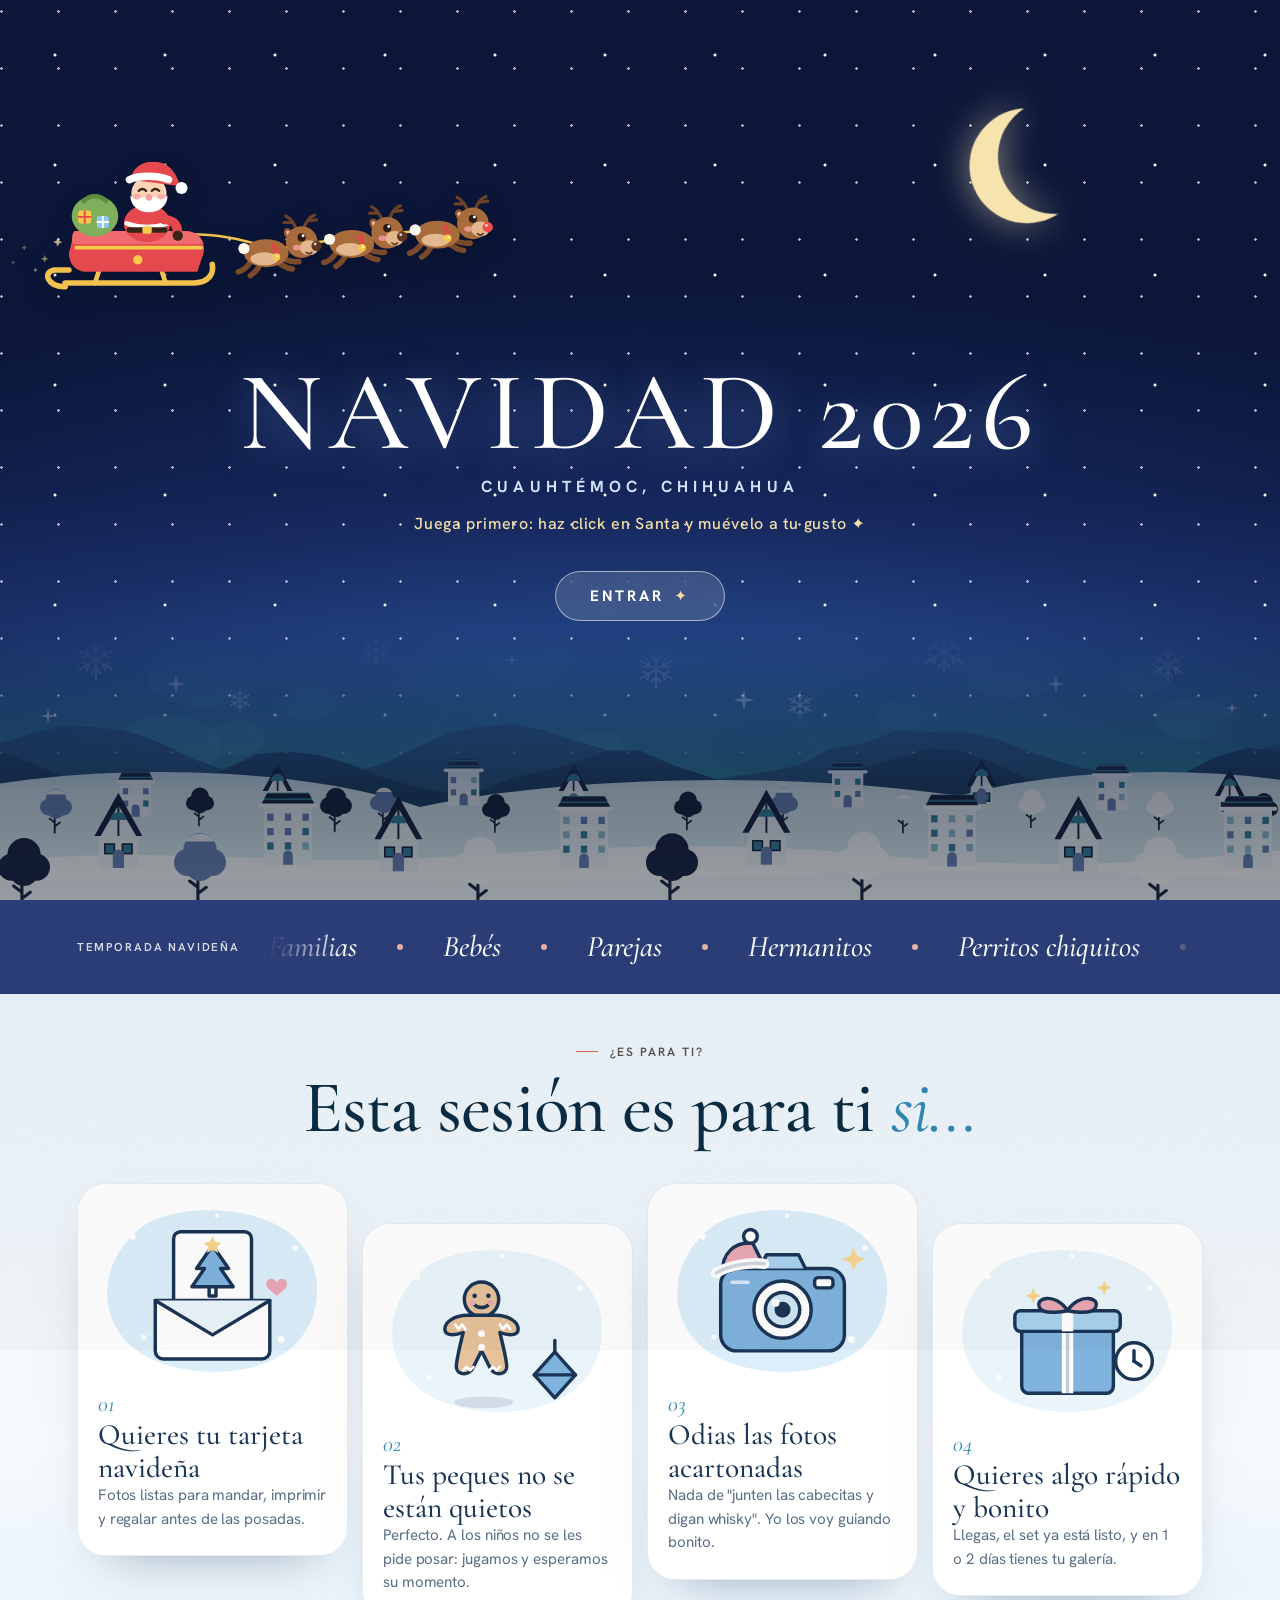
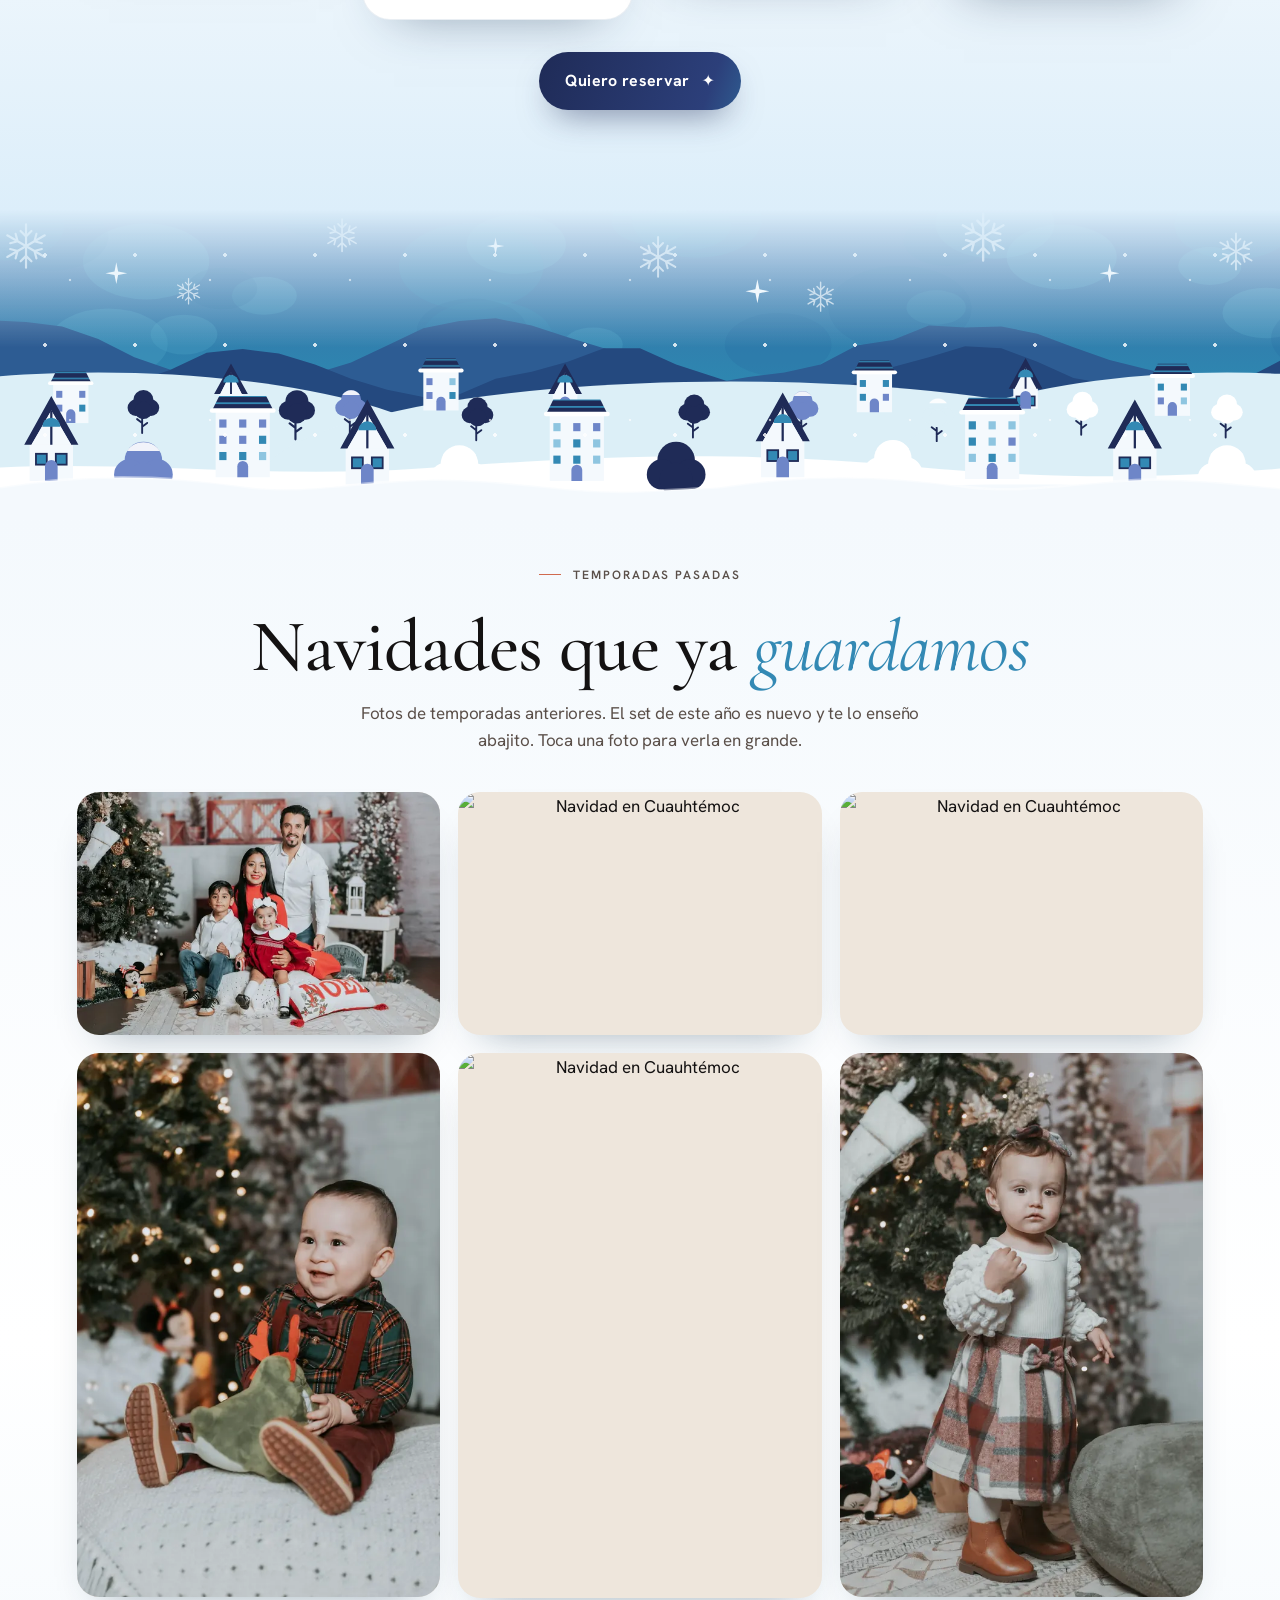
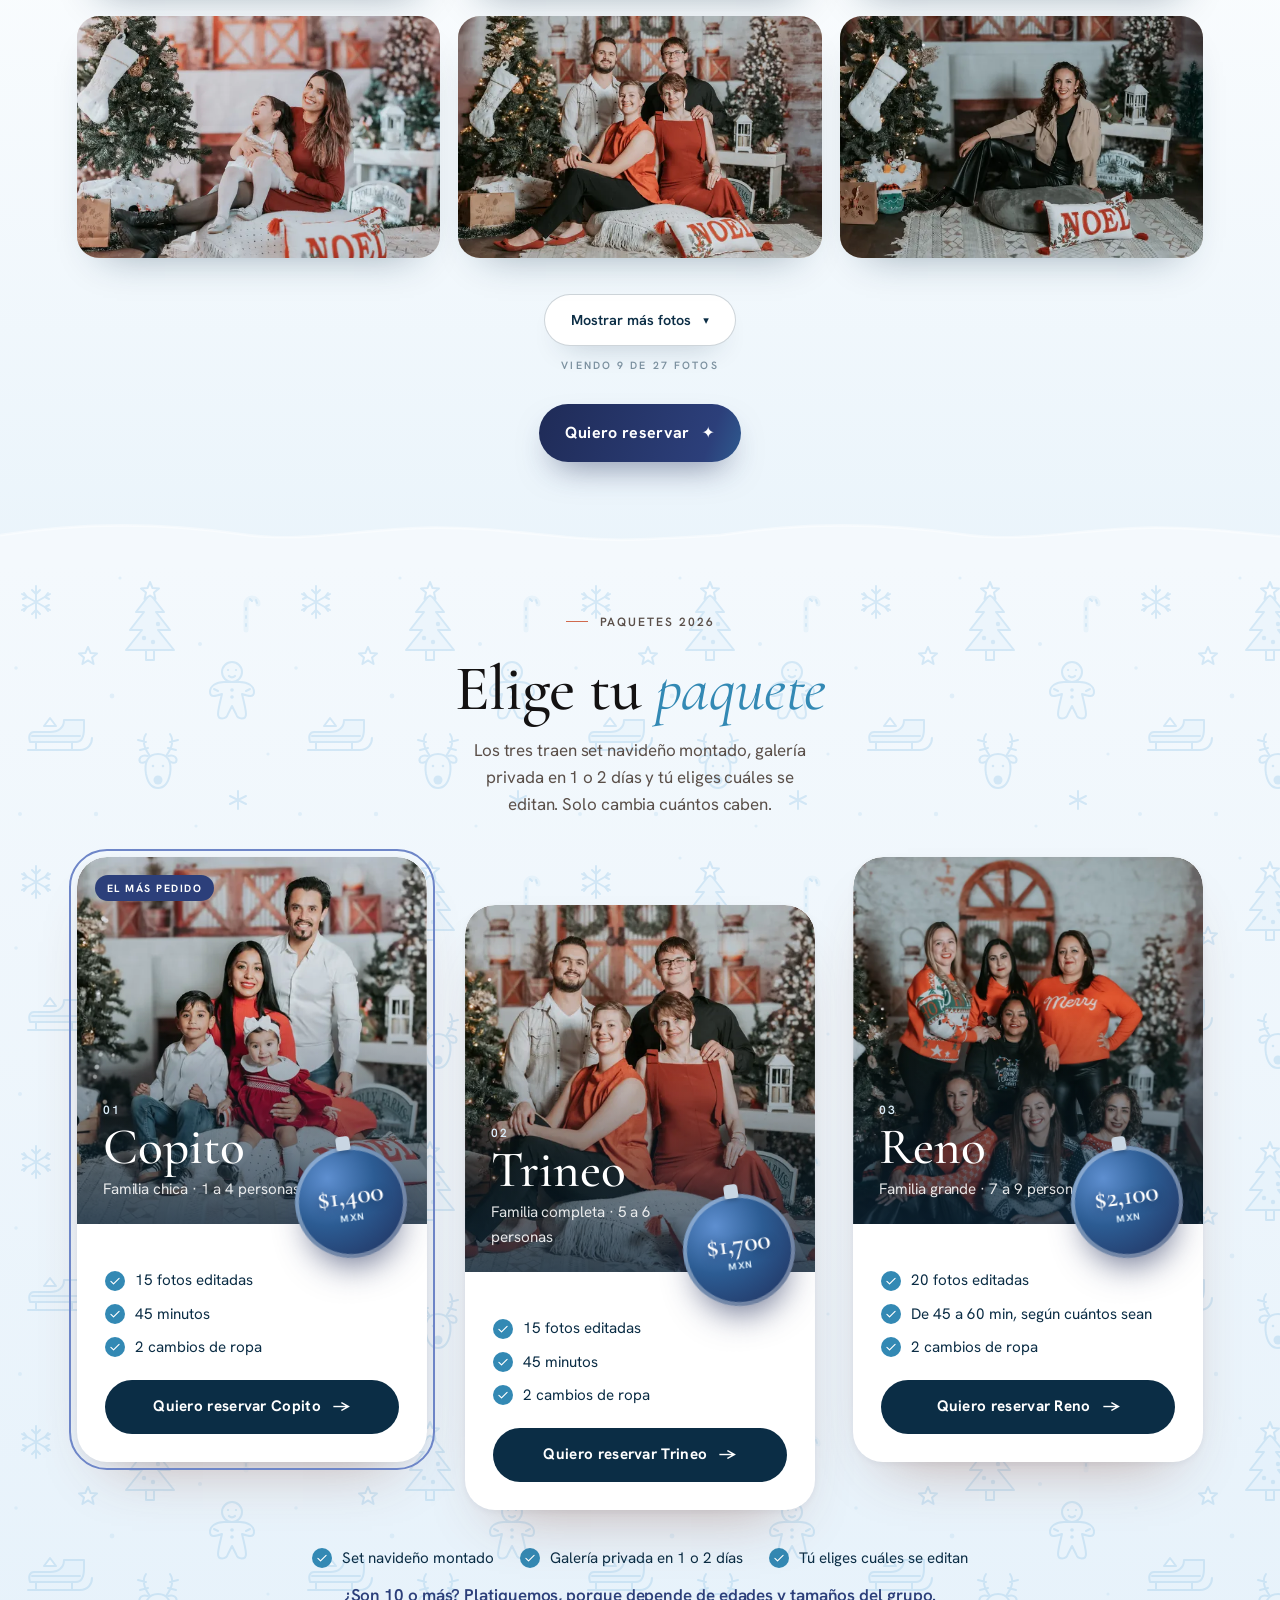
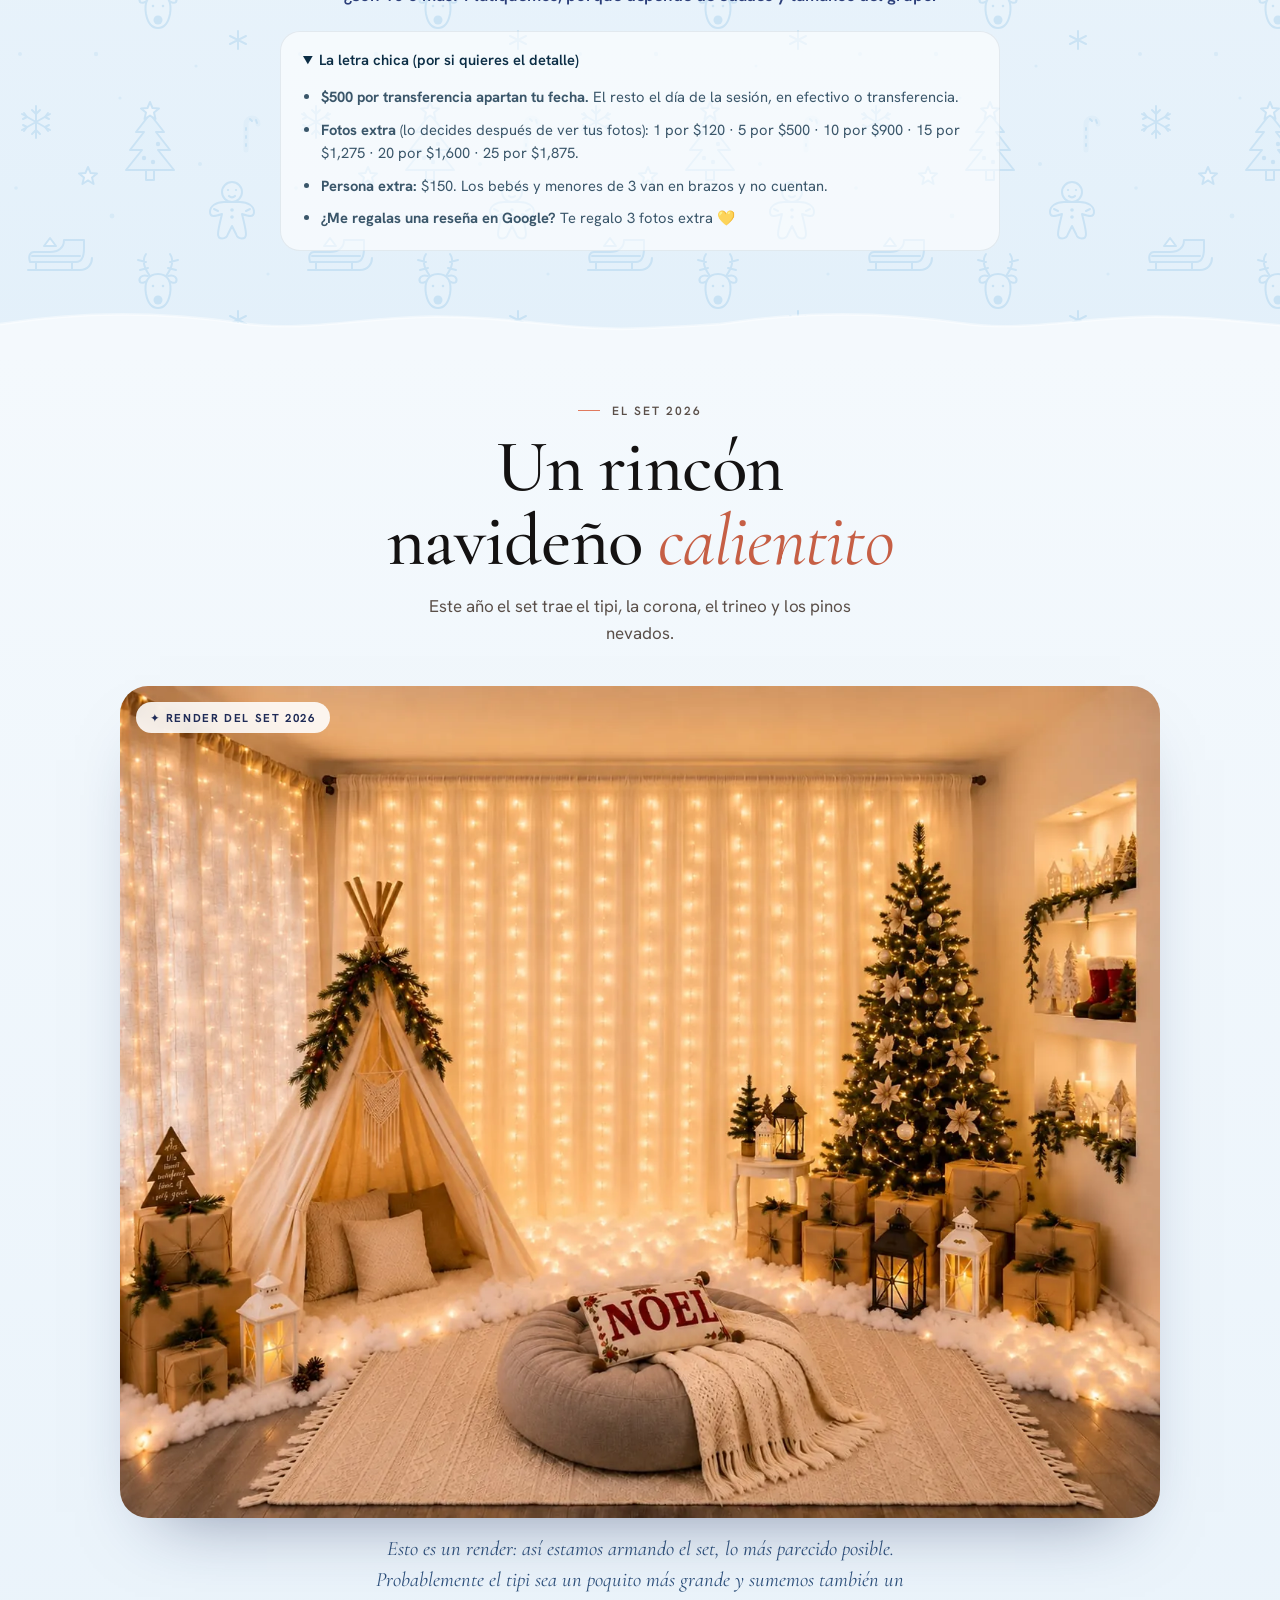
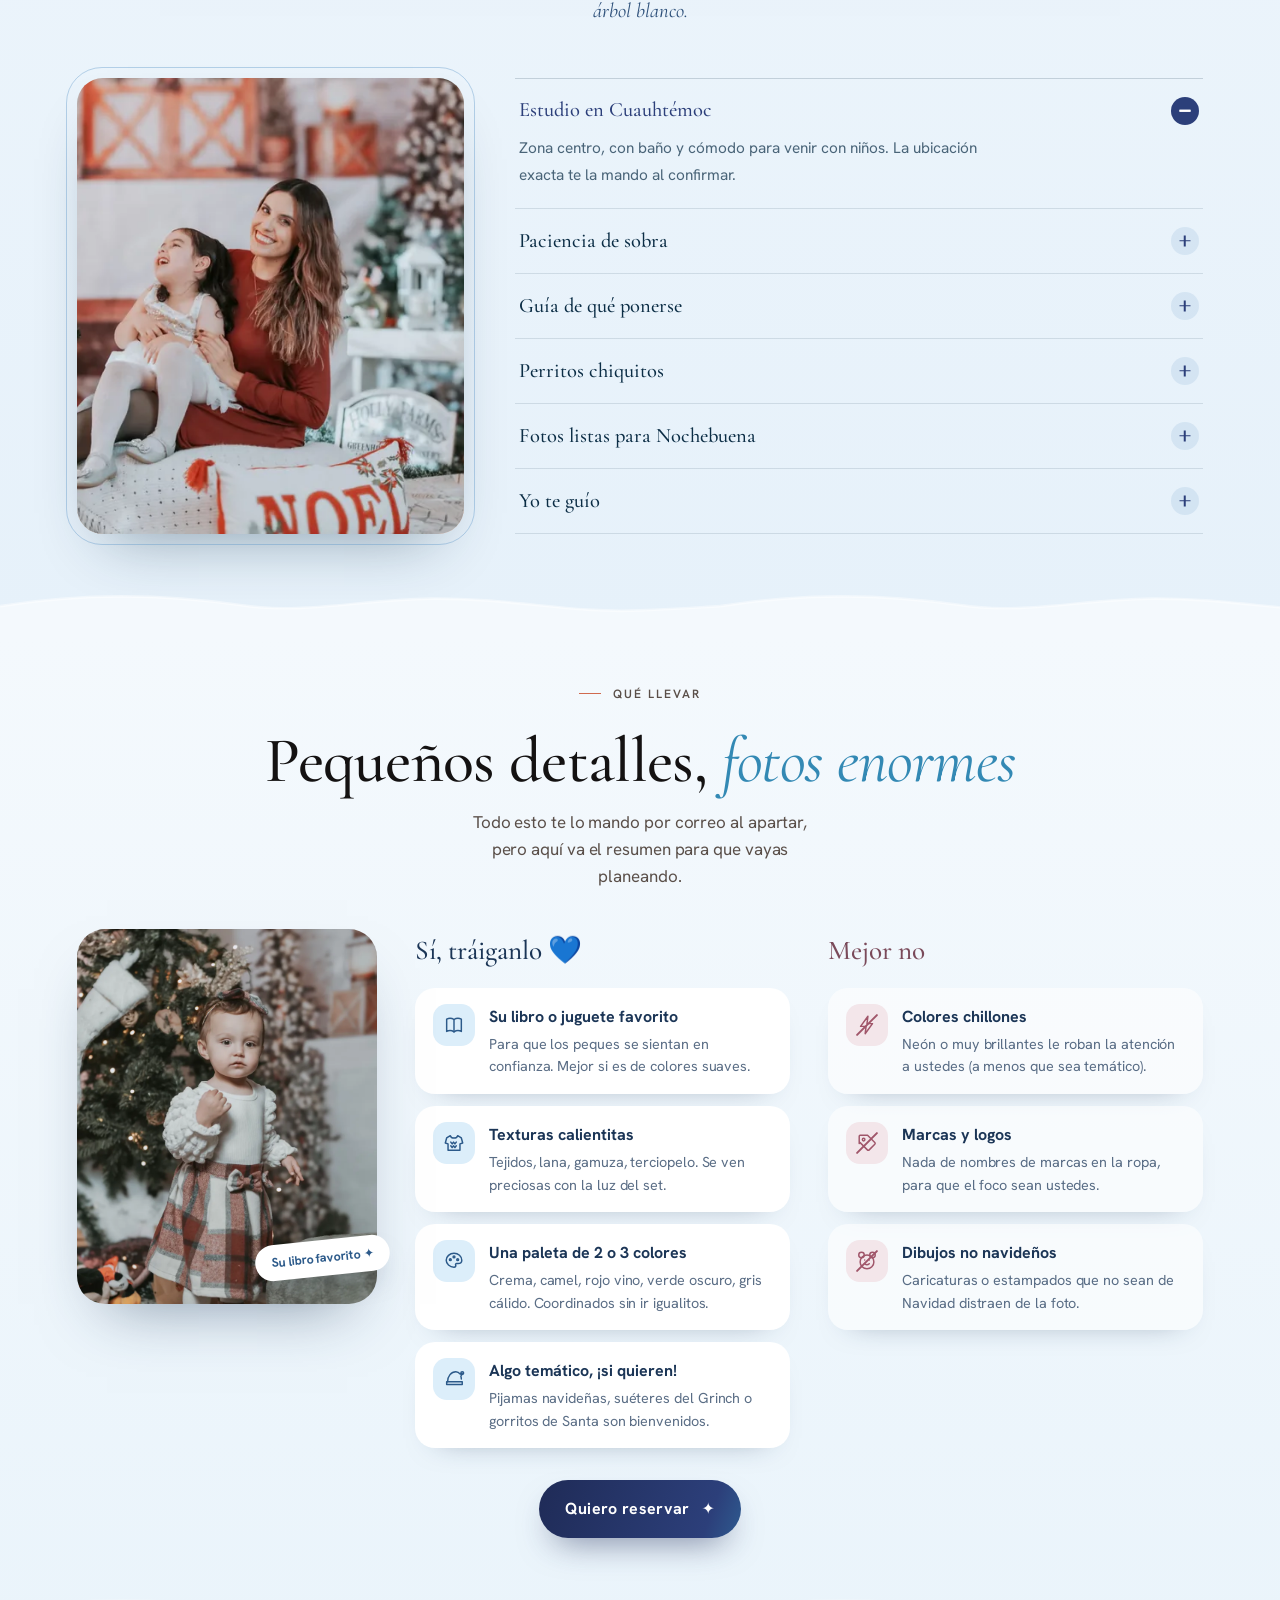
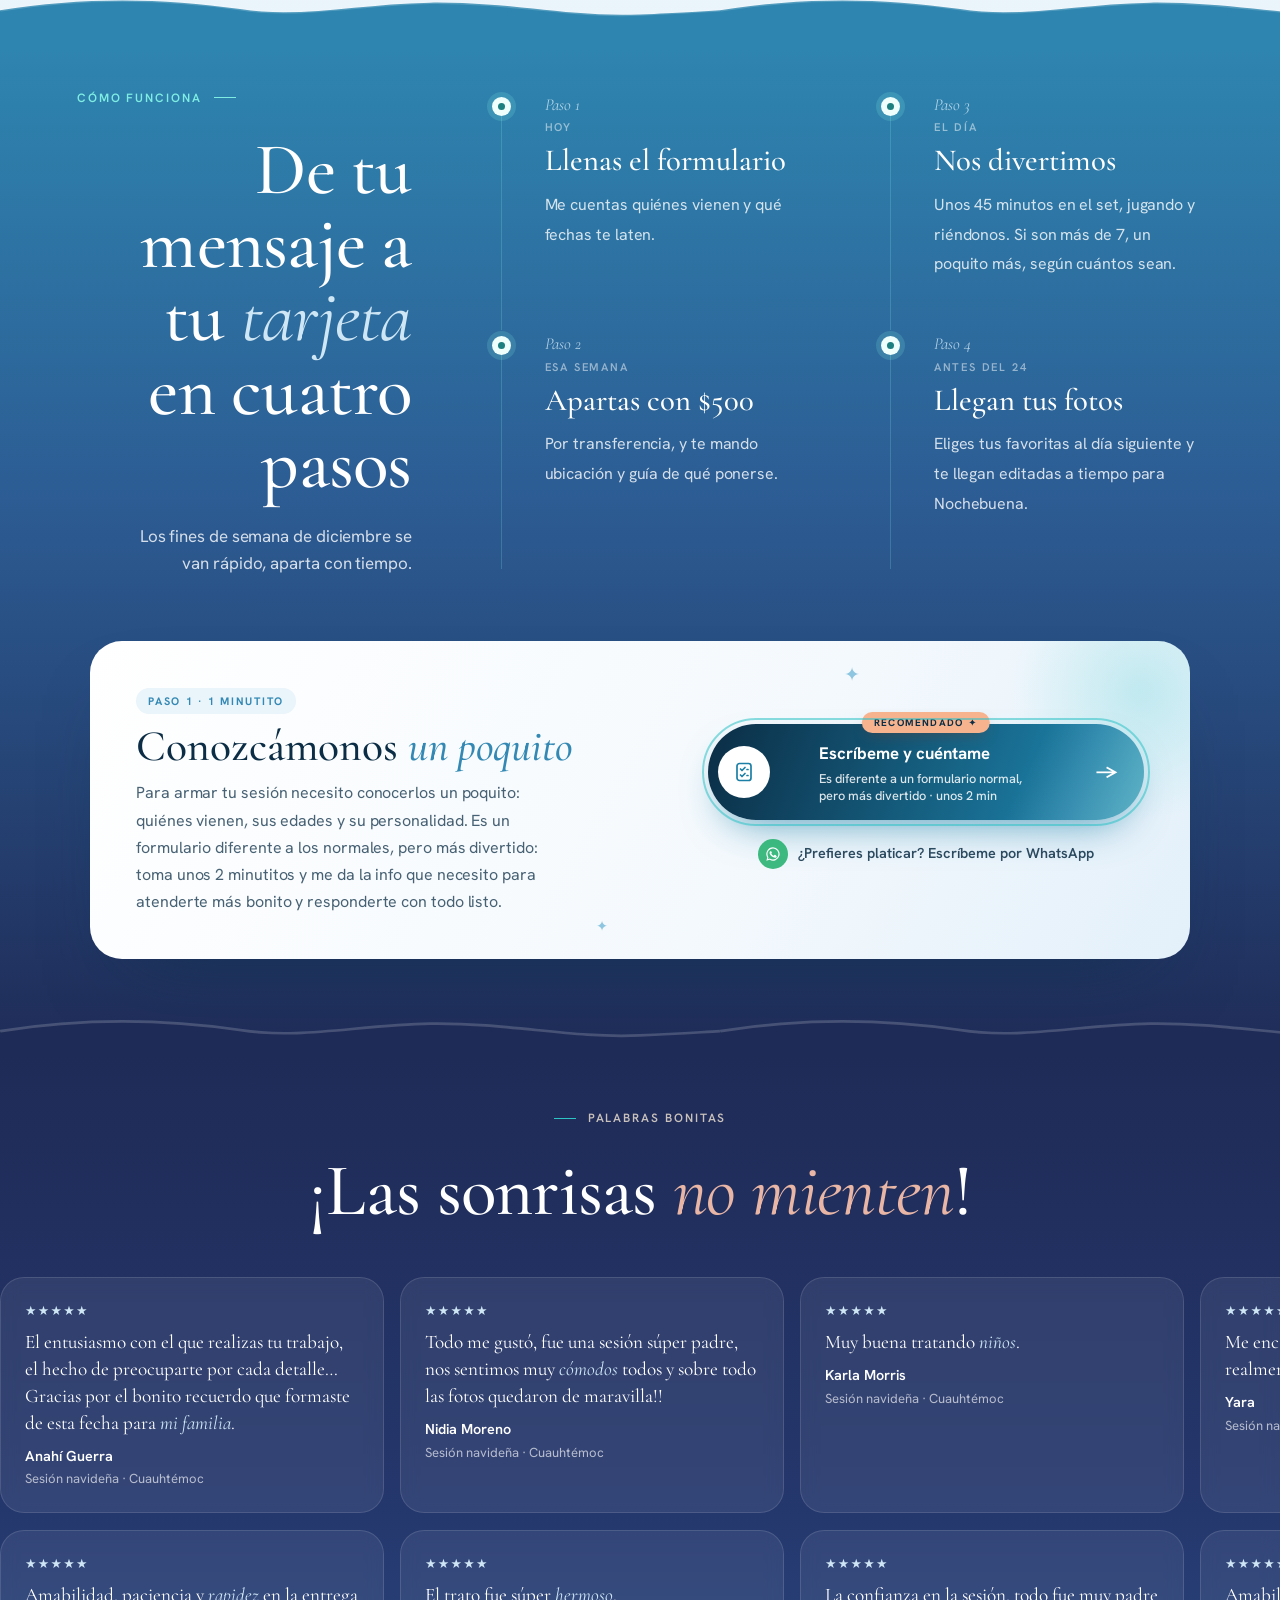
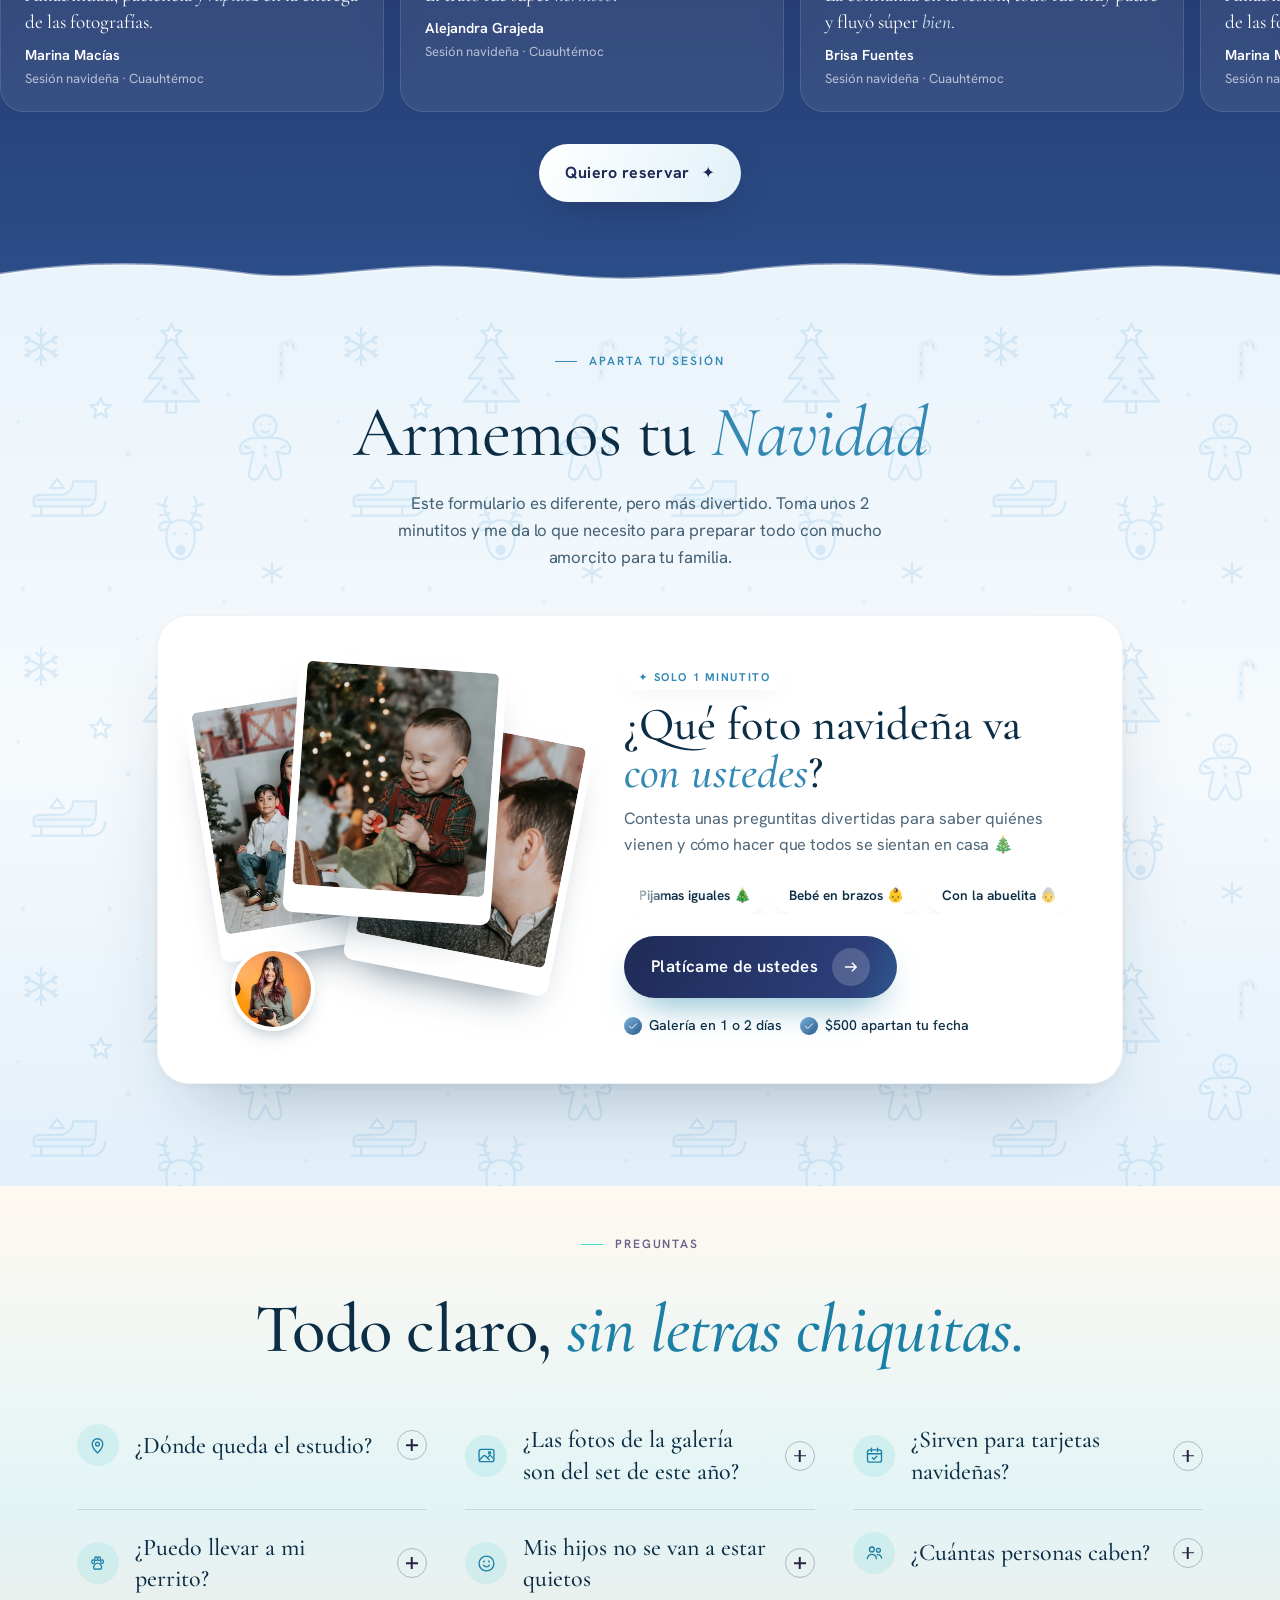
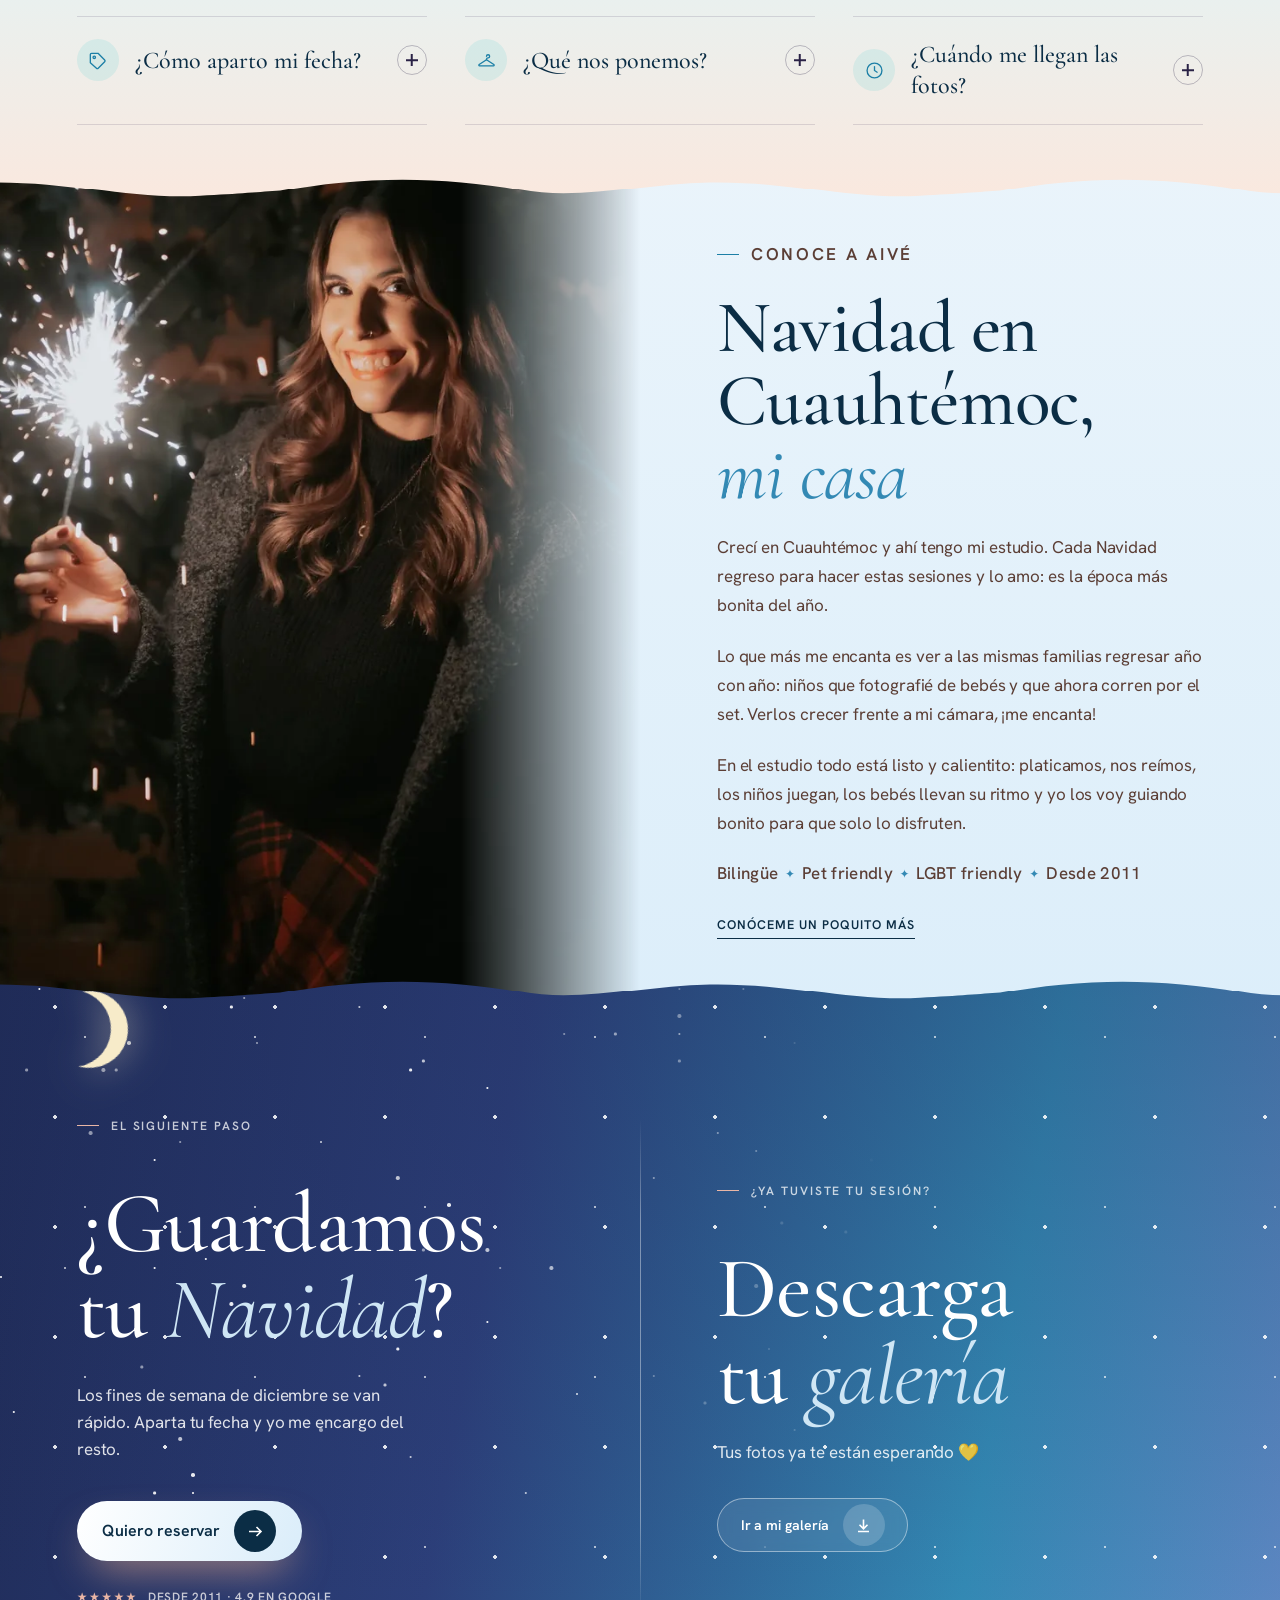
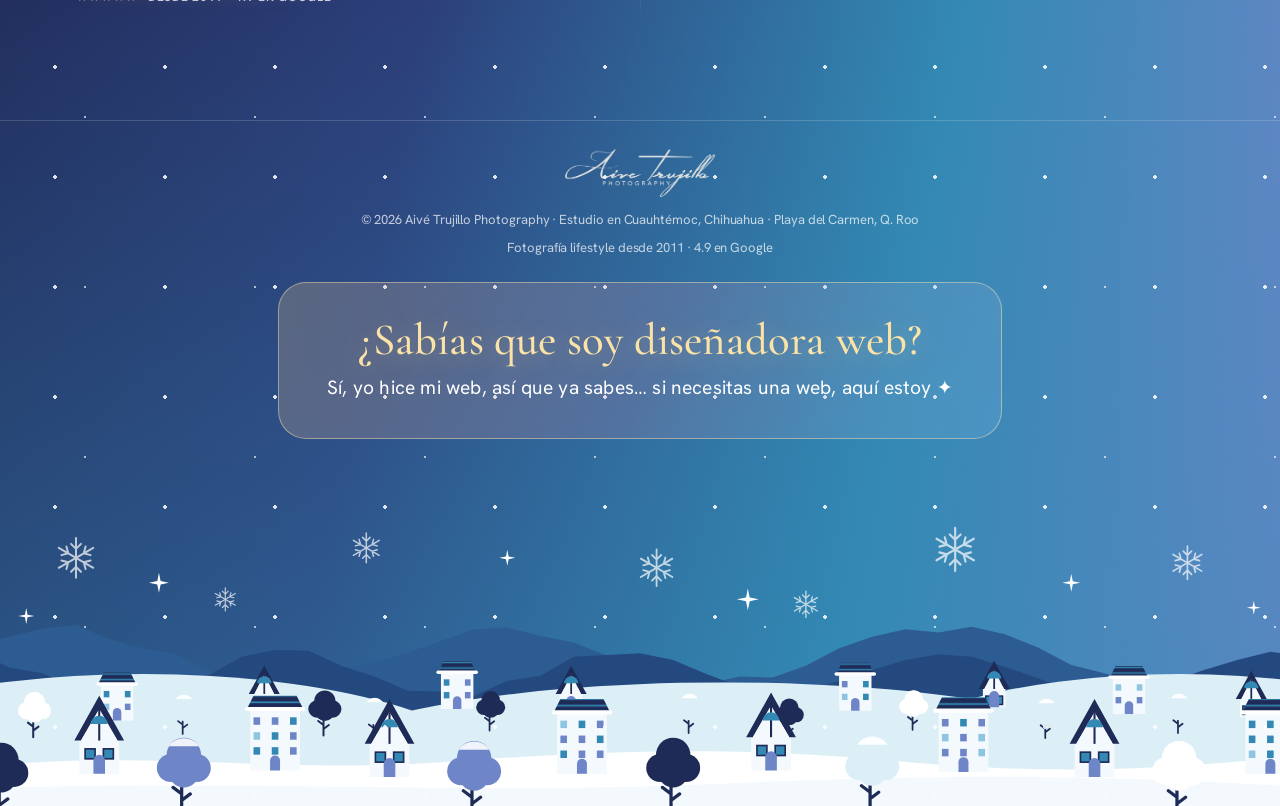
==== index.html @ ce1c679a "Add files via upload" ====
<!doctype html>
<html lang="es-MX">
<head>
<meta charset="utf-8">
<meta name="viewport" content="width=device-width, initial-scale=1, viewport-fit=cover">
<title>Sesiones de Navidad en Cuauhtémoc 2026 | Aivé Trujillo</title>
<meta name="description" content="Fotos navideñas en estudio en Cuauhtémoc, Chihuahua. Set navideño montado, 15 fotos editadas, galería privada en 1 o 2 días. Paquetes Copito, Trineo y Reno.">
<link rel="canonical" href="https://aivetrujillo.com/navidad-cuauhtemoc/">
<link rel="alternate" hreflang="en" href="https://aivetrujillo.com/en/christmas-cuauhtemoc/">
<link rel="alternate" hreflang="es" href="https://aivetrujillo.com/navidad-cuauhtemoc/">
<link rel="alternate" hreflang="x-default" href="https://aivetrujillo.com/navidad-cuauhtemoc/">
<meta property="og:type" content="website">
<meta property="og:title" content="Sesiones de Navidad en Cuauhtémoc 2026 | Aivé Trujillo">
<meta property="og:description" content="Fotos navideñas en estudio en Cuauhtémoc, Chihuahua. Set navideño montado, 15 fotos editadas, galería privada en 1 o 2 días. Paquetes Copito, Trineo y Reno.">
<meta property="og:url" content="https://aivetrujillo.com/navidad-cuauhtemoc/">
<meta property="og:site_name" content="Aivé Trujillo Photography">
<meta property="og:image" content="https://aivetrujillo.com/img/og-navidad.jpg">
<meta property="og:image:width" content="1200">
<meta property="og:image:height" content="630">
<meta property="og:locale" content="es_MX">
<meta property="og:locale:alternate" content="en_US">
<link rel="icon" href="favicon.svg" type="image/svg+xml">
<link rel="icon" href="favicon-32.png" sizes="32x32">
<link rel="apple-touch-icon" href="apple-touch-icon.png">
<meta name="twitter:card" content="summary_large_image">
<meta name="theme-color" content="#F7C6B0">
<script>
(function(d){var h=d.documentElement,p,q=/[?&]motion=(on|off)/.exec(location.search);
try{if(q)localStorage.setItem('aive-motion',q[1]);p=localStorage.getItem('aive-motion')}catch(e){}
var on=p!=='off';h.classList.add('js',on?'motion':'no-motion');if(on)h.classList.add('force-motion');
try{if(sessionStorage.getItem('aive-seen'))h.classList.add('seen');if(on&&sessionStorage.getItem('aive-pt')){h.classList.add('pt-in');sessionStorage.removeItem('aive-pt')}}catch(e){}
setTimeout(function(){if(!window.__aiveReady){h.classList.remove('motion','pt-in');h.classList.add('no-motion')}},4500);
})(document);
</script>
<link rel="preconnect" href="https://fonts.googleapis.com">
<link rel="preconnect" href="https://fonts.gstatic.com" crossorigin>
<link rel="stylesheet" href="https://fonts.googleapis.com/css2?family=Cormorant+Garamond:ital,wght@0,400;0,500;0,600;1,400;1,500&family=Hanken+Grotesk:wght@400;500;600&display=swap">
<link rel="preload" as="image" href="x8c3464aef6-800.webp" imagesrcset="x8c3464aef6-800.webp 800w, x8c3464aef6-1200.webp 1200w" imagesizes="100vw" media="(max-width:767px)" fetchpriority="high">
<link rel="preload" as="image" href="x8c3464aef6-1920.webp" imagesrcset="x8c3464aef6-1200.webp 1200w, x8c3464aef6-1920.webp 1920w, x8c3464aef6-2800.webp 2800w" imagesizes="100vw" media="(min-width:768px)" fetchpriority="high">
<link rel="stylesheet" href="site.min.css?v=1795246031">
<link rel="stylesheet" href="playa.min.css?v=1795246031">
<script defer src="https://cdn.jsdelivr.net/npm/gsap@3.13.0/dist/gsap.min.js"></script>
<script defer src="https://cdn.jsdelivr.net/npm/gsap@3.13.0/dist/ScrollTrigger.min.js"></script>
<script defer src="https://cdn.jsdelivr.net/npm/gsap@3.13.0/dist/SplitText.min.js"></script>
<script defer src="https://cdn.jsdelivr.net/npm/lenis@1.1.13/dist/lenis.min.js"></script>
<script defer src="site.js?v=1795246031"></script>

<script defer src="hero.js?v=1795246031"></script>
<script defer src="dd.js?v=1795246031"></script>
<script defer src="rec.js?v=1795246031"></script>
<script defer src="gg.js?v=1795246031"></script>
<script defer src="quiz.js?v=1795246031"></script>

<script type="application/ld+json">{"@context": "https://schema.org", "@type": "ProfessionalService", "@id": "https://aivetrujillo.com/#business", "name": "Aive Trujillo Photography", "url": "https://aivetrujillo.com/navidad-cuauhtemoc/", "image": "https://aivetrujillo.com/img/og-home.jpg", "address": {"@type": "PostalAddress", "addressLocality": "Playa del Carmen", "addressRegion": "Quintana Roo", "addressCountry": "MX"}, "telephone": "+52 984 177 4747", "description": "Fotos navideñas en estudio en Cuauhtémoc, Chihuahua. Set navideño montado, 15 fotos editadas, galería privada en 1 o 2 días. Paquetes Copito, Trineo y Reno.", "foundingDate": "2011", "areaServed": [{"@type": "City", "name": "Playa del Carmen"}, {"@type": "City", "name": "Tulum"}, {"@type": "Place", "name": "Riviera Maya"}, {"@type": "City", "name": "Cuauhtémoc, Chihuahua"}], "knowsLanguage": ["en", "es"], "sameAs": ["https://www.instagram.com/aivetrujillophotography", "https://www.facebook.com/aivetrujillophotograph"], "founder": {"@type": "Person", "@id": "https://aivetrujillo.com/#aive", "name": "Aivé Trujillo", "jobTitle": "Fotógrafa lifestyle", "alumniOf": "Licenciatura en Fotografía Documental"}}</script>
<script type="application/ld+json">{"@context": "https://schema.org", "@type": "Service", "name": "Navidad en Cuauhtémoc", "serviceType": "Navidad en Cuauhtémoc", "provider": {"@id": "https://aivetrujillo.com/#business"}, "areaServed": ["Cuauhtémoc, Chihuahua"], "url": "https://aivetrujillo.com/navidad-cuauhtemoc/", "description": "Fotos navideñas en estudio en Cuauhtémoc, Chihuahua. Set navideño montado, 15 fotos editadas, galería privada en 1 o 2 días. Paquetes Copito, Trineo y Reno."}</script><script type="application/ld+json">{"@context": "https://schema.org", "@type": "FAQPage", "mainEntity": [{"@type": "Question", "name": "¿Dónde queda el estudio?", "acceptedAnswer": {"@type": "Answer", "text": "En la zona centro de Ciudad Cuauhtémoc. La ubicación exacta te la mando por WhatsApp junto con la confirmación. Hay estacionamiento cerca y baño, cómodo para venir con niños."}}, {"@type": "Question", "name": "¿Las fotos de la galería son del set de este año?", "acceptedAnswer": {"@type": "Answer", "text": "Son de temporadas anteriores. El set 2026 es nuevo y en cuanto esté montado subo fotos reales."}}, {"@type": "Question", "name": "¿Sirven para tarjetas navideñas?", "acceptedAnswer": {"@type": "Answer", "text": "¡Sí! Si las quieres para tarjetas, agenda en noviembre o la primera semana de diciembre para que lleguen a tiempo."}}, {"@type": "Question", "name": "¿Puedo llevar a mi perrito?", "acceptedAnswer": {"@type": "Answer", "text": "Sí, perritos de talla pequeña. Por el tamaño del set no es posible recibir razas grandes."}}, {"@type": "Question", "name": "Mis hijos no se van a estar quietos", "acceptedAnswer": {"@type": "Answer", "text": "Está perfecto. A los niños no se les pide posar: jugamos, esperamos su momento y si hay que parar para comer o dormir, paramos."}}, {"@type": "Question", "name": "¿Cuántas personas caben?", "acceptedAnswer": {"@type": "Answer", "text": "Copito es para 1 a 4 personas, Trineo para 5 a 6 y Reno para 7 a 9 (20 fotos, $2,100). Los bebés y menores de 3 van en brazos. ¿Son 10 o más? Platiquemos, porque depende de edades y tamaños."}}, {"@type": "Question", "name": "¿Cómo aparto mi fecha?", "acceptedAnswer": {"@type": "Answer", "text": "Con $500 por transferencia. El resto lo pagas el día de la sesión, en efectivo o transferencia."}}, {"@type": "Question", "name": "¿Qué nos ponemos?", "acceptedAnswer": {"@type": "Answer", "text": "Capas y texturas: lana, tejidos gruesos, gamuza. Colores como camel, crema, vino, verde profundo o gris cálido, mejor apagados que brillantes. Te mando mi guía al apartar."}}, {"@type": "Question", "name": "¿Cuándo me llegan las fotos?", "acceptedAnswer": {"@type": "Answer", "text": "Te mando la galería el mismo día o al día siguiente para que elijas tus favoritas. Después las edito a mano, una por una, para que las tengas a más tardar el 24 y en Nochebuena ya las tengan."}}]}</script>
<style>.nav--landing .nav-in{display:flex;align-items:center;justify-content:space-between;gap:16px}.nav--landing .nav-right{display:flex;align-items:center;gap:14px;margin-left:auto}.iris-blade{background:linear-gradient(180deg,#8E2433 0%,#6B1A27 60%,#3F0F18 100%)!important}.iris-blade:nth-child(even){background:linear-gradient(180deg,#2E6B4F 0%,#1F4A3A 60%,#10271F 100%)!important}.iris-ring{border:3px solid #E2C27A!important;box-shadow:0 0 0 10px rgba(226,194,122,.18),0 0 60px rgba(255,214,140,.35),inset 0 0 40px rgba(255,214,140,.2)!important}.xl-lights{position:absolute;left:50%;top:50%;width:min(62vmin,460px);aspect-ratio:1;translate:-50% -50%;pointer-events:none;z-index:3}.xl-lights i{position:absolute;left:50%;top:50%;width:12px;height:16px;margin:-8px 0 0 -6px;border-radius:50% 50% 45% 45%;transform:rotate(var(--a)) translateY(calc(min(31vmin,230px) * -1 - 4px));animation:xlBlink 1.5s ease-in-out infinite;animation-delay:var(--d)}.xl-lights i:nth-child(4n+1){background:#FF5A5A;box-shadow:0 0 12px #FF5A5A}.xl-lights i:nth-child(4n+2){background:#FFD45E;box-shadow:0 0 12px #FFD45E}.xl-lights i:nth-child(4n+3){background:#5EE08B;box-shadow:0 0 12px #5EE08B}.xl-lights i:nth-child(4n+4){background:#7FC8FF;box-shadow:0 0 12px #7FC8FF}@keyframes xlBlink{0%,100%{opacity:1;filter:brightness(1.2)}50%{opacity:.35;filter:brightness(.7)}}.xl-snow{position:absolute;inset:0;overflow:hidden;pointer-events:none;z-index:2}.xl-snow b{position:absolute;top:-6%;left:var(--x);color:rgba(255,255,255,.85);font-size:calc(14px * var(--z));font-weight:400;animation:xlFall var(--s) linear infinite;animation-delay:var(--dl)}@keyframes xlFall{to{transform:translateY(112vh) rotate(360deg)}}.iris-place{color:#F3DFA8!important}.loader.xmas{position:fixed;inset:0;z-index:700;background:#0E1F45;overflow:hidden;display:block}.xm-sky{position:absolute;inset:0;background:radial-gradient(120% 80% at 50% 110%,#3E78C2 0%,#244A8F 35%,#16285E 65%,#0B1638 100%)}.xm-stars{position:absolute;inset:0;background-image:radial-gradient(circle,#fff 1.2px,transparent 1.8px),radial-gradient(circle,rgba(255,255,255,.7) 1px,transparent 1.5px);background-size:110px 110px,57px 57px;background-position:0 0,30px 40px;animation:xmTw 3s ease-in-out infinite alternate}@keyframes xmTw{from{opacity:.55}to{opacity:1}}.xm-moon{position:absolute;right:13%;top:11%;width:clamp(70px,9vw,120px);aspect-ratio:1;border-radius:50%;background:transparent;box-shadow:calc(clamp(70px,9vw,120px) * -.26) 0 0 0 #F6E3AE;filter:drop-shadow(0 0 18px rgba(255,236,190,.55));transform:rotate(-18deg)}.xm-santa{position:absolute;left:0;top:18%;width:clamp(300px,40vw,560px);z-index:30;cursor:grab;touch-action:none;outline:none;-webkit-tap-highlight-color:transparent;user-select:none;filter:drop-shadow(0 8px 10px rgba(6,12,34,.45))}.xm-santa:focus,.xm-santa:focus-visible{outline:none!important}.xm-santa.is-drag{cursor:grabbing;animation:none!important}.xm-santa.is-paused{animation:xmWiggle 1.2s ease-in-out infinite}@keyframes xmWiggle{0%,100%{translate:0 0}50%{translate:0 -6px}}.xm-text{position:absolute;left:0;right:0;top:40%;z-index:4;display:grid;justify-items:center;gap:10px;text-align:center;color:#fff}.xm-text b{font-family:var(--serif);font-weight:500;font-size:clamp(2.8rem,9vw,7rem);line-height:.95;letter-spacing:.06em;text-shadow:0 6px 40px rgba(130,180,255,.45)}.xm-text span{font:700 clamp(.8rem,1.4vw,1rem) var(--body);letter-spacing:.32em;text-transform:uppercase;color:#CFE3FA}.xm-village{position:absolute;left:0;right:0;bottom:0;height:clamp(200px,30vh,340px);z-index:5;background-position:center bottom;background-size:cover;background-repeat:no-repeat}.xm-snow{position:absolute;inset:0;z-index:6;pointer-events:none;overflow:hidden}.xm-snow b{position:absolute;top:-6%;left:var(--x);color:rgba(255,255,255,.85);font-size:calc(14px * var(--z));font-weight:400;animation:xlFall var(--s) linear infinite;animation-delay:var(--dl)}.xm-village{-webkit-mask-image:linear-gradient(180deg,transparent 0%,rgba(0,0,0,.55) 28%,#000 60%);mask-image:linear-gradient(180deg,transparent 0%,rgba(0,0,0,.55) 28%,#000 60%);filter:brightness(.72) saturate(.85) hue-rotate(-6deg)}.xm-village::after{content:"";position:absolute;inset:0;background:linear-gradient(180deg,rgba(36,74,143,.55) 0%,rgba(22,40,94,.35) 50%,rgba(14,31,69,.15) 100%);mix-blend-mode:multiply}.xm-sky::after{content:"";position:absolute;left:0;right:0;bottom:0;height:45%;background:linear-gradient(180deg,transparent,rgba(62,120,194,.35))}.xm-hint{margin-top:6px;font:500 clamp(.85rem,1.4vw,1rem) var(--body);letter-spacing:.04em;color:#F6DFA6;animation:xmHint 2.6s ease-in-out infinite}@keyframes xmHint{0%,100%{opacity:.75}50%{opacity:1}}.xm-go{margin-top:clamp(18px,3vh,30px);display:inline-flex;align-items:center;gap:10px;padding:14px 34px;border:1px solid rgba(255,255,255,.55);border-radius:999px;background:rgba(255,255,255,.14);-webkit-backdrop-filter:blur(10px);backdrop-filter:blur(10px);color:#fff;font:700 .95rem var(--body);letter-spacing:.2em;text-transform:uppercase;cursor:pointer;transition:background-color .35s,color .35s,transform .35s;animation:xmPulse 2.4s ease-in-out infinite}.xm-go:hover,.xm-go:focus-visible{background:#fff;color:#16285E;transform:translateY(-2px)}.xm-go i{font-style:normal;color:#F6DFA6}.xm-go:hover i{color:#C9A46A}@keyframes xmPulse{0%,100%{box-shadow:0 0 0 0 rgba(255,255,255,.35)}50%{box-shadow:0 0 0 14px rgba(255,255,255,0)}}.xm-text{pointer-events:auto}.nav--landing.is-solid{background:rgba(255,255,255,.86)!important;color:#1F2B57!important;box-shadow:0 12px 30px -22px rgba(31,43,87,.45)}.nav--landing.is-solid .lang a{color:#1F2B57!important}body.playa .bluehour{padding-bottom:0!important;min-height:0!important}.lp-foot{position:relative;z-index:6;display:grid;justify-items:center;gap:6px;margin-top:clamp(60px,8vw,110px);padding:28px 16px 34px;border-top:1px solid rgba(255,255,255,.16);text-align:center;color:rgba(255,255,255,.72);font-size:.82rem;letter-spacing:.04em;pointer-events:none;user-select:none}.lp-foot img{width:150px;height:auto;opacity:.9;margin-bottom:6px}.lp-foot p{margin:0}.lp-wd{position:relative;display:grid;justify-items:center;gap:8px;margin-top:18px!important;padding:clamp(22px,3vw,34px) clamp(22px,4vw,48px);border-radius:28px;max-width:860px;overflow:hidden;background:linear-gradient(120deg,rgba(255,214,140,.22),rgba(240,140,170,.18),rgba(120,190,240,.22));border:1px solid rgba(255,230,180,.45);color:#fff;font-size:clamp(1rem,1.5vw,1.2rem);letter-spacing:.01em;animation:wdGlow 3s ease-in-out infinite}.lp-wd::before{content:"";position:absolute;inset:0;background:linear-gradient(110deg,transparent 30%,rgba(255,255,255,.22) 50%,transparent 70%);transform:translateX(-100%);animation:wdShine 4s ease-in-out infinite}.lp-wd b{display:block;font-family:var(--serif);font-weight:500;font-size:clamp(1.8rem,3.6vw,2.8rem);line-height:1.05;color:#FBE3A8;text-shadow:0 4px 24px rgba(255,214,140,.35)}@media (max-width:560px){.nav--landing .lang{font-size:.8rem}.nav--landing .brand img{max-width:120px;height:auto}.nav--landing .btn{padding:10px 16px;font-size:.85rem}}</style></head>
<body class="playa page-navidad theme-xmas">
<a class="skip" href="#main">Saltar al contenido</a>

<div class="loader xmas" role="dialog" aria-label="Navidad 2026"><div class="xm-sky"><span class="xm-stars"></span><span class="xm-moon"></span></div><svg class="xm-santa" viewBox="-40 0 550 150" aria-label="Santa"><path d="M8 100 L9.2 102.8 L12 104 L9.2 105.2 L8 108 L6.8 105.2 L4 104 L6.8 102.8 Z" fill="#FFE7A3" opacity="0.5"/><path d="M-14 89 L-13.1 91.1 L-11 92 L-13.1 92.9 L-14 95 L-14.9 92.9 L-17 92 L-14.9 91.1 Z" fill="#FFE7A3" opacity="0.35"/><path d="M22 81 L23.5 84.5 L27 86 L23.5 87.5 L22 91 L20.5 87.5 L17 86 L20.5 84.5 Z" fill="#FFE7A3" opacity="0.7"/><path d="M-2 113 L-1.1 115.1 L1 116 L-1.1 116.9 L-2 119 L-2.9 116.9 L-5 116 L-2.9 115.1 Z" fill="#FFE7A3" opacity="0.45"/><path d="M-26 105.5 L-25.25 107.25 L-23.5 108 L-25.25 108.75 L-26 110.5 L-26.75 108.75 L-28.5 108 L-26.75 107.25 Z" fill="#FFE7A3" opacity="0.3"/><path d="M150 78 C196 76 222 84 258 94 M258 94 C292 86 320 82 350 84 M350 84 C384 76 410 72 442 74" stroke="#F2C14E" stroke-width="2.6" fill="none" stroke-linecap="round"/><g transform="translate(246 98)">
  <path d="M-16 8 q-6 10 -14 12" stroke="#7A4A2A" stroke-width="6" stroke-linecap="round" fill="none"/>
  <path d="M-6 11 q-4 9 -11 13" stroke="#7A4A2A" stroke-width="6" stroke-linecap="round" fill="none"/>
  <path d="M12 9 q8 7 16 8" stroke="#7A4A2A" stroke-width="6" stroke-linecap="round" fill="none"/>
  <path d="M18 6 q9 4 17 3" stroke="#7A4A2A" stroke-width="6" stroke-linecap="round" fill="none"/>
  <ellipse cx="0" cy="0" rx="24" ry="15" fill="#A86B3C"/>
  <ellipse cx="-2" cy="6" rx="15" ry="7" fill="#E2B88E"/>
  <circle cx="-24" cy="-5" r="6" fill="#FFF8EE"/>
  <path d="M8 -8 q4 5 3 11" stroke="#E04848" stroke-width="5" stroke-linecap="round" fill="none"/>
  <circle cx="11" cy="4" r="4" fill="#F7C948"/><circle cx="12" cy="3" r="1.2" fill="#FFF3C4"/>
  <path d="M33 -24 q-4 -12 -12 -16 M27 -33 l-8 0 M40 -26 q4 -12 12 -15 M46 -35 l8 -1"
        stroke="#6B4127" stroke-width="3.4" stroke-linecap="round" fill="none"/>
  <ellipse cx="25" cy="-20" rx="5" ry="8" fill="#8C5530" transform="rotate(-35 25 -20)"/>
  <ellipse cx="25" cy="-20" rx="2.4" ry="5" fill="#F2B8A8" transform="rotate(-35 25 -20)"/>
  <circle cx="38" cy="-12" r="17" fill="#A86B3C"/>
  <ellipse cx="46" cy="-6" rx="10" ry="8" fill="#E2B88E"/>
  <circle cx="54" cy="-8" r="5.5" fill="#5A3520"/><circle cx="52.5" cy="-9.8" r="1.6" fill="#FFFFFF" opacity=".75"/>
  <circle cx="38" cy="-17" r="4.4" fill="#2A1A12"/><circle cx="39.6" cy="-18.8" r="1.6" fill="#FFFFFF"/>
  <ellipse cx="33" cy="-6" rx="4.4" ry="3" fill="#F29C9C" opacity=".85"/>
  <path d="M43 -1 q3 3 6 0" stroke="#5A3520" stroke-width="1.8" stroke-linecap="round" fill="none"/>
</g><g transform="translate(338 88)">
  <path d="M-16 8 q-6 10 -14 12" stroke="#7A4A2A" stroke-width="6" stroke-linecap="round" fill="none"/>
  <path d="M-6 11 q-4 9 -11 13" stroke="#7A4A2A" stroke-width="6" stroke-linecap="round" fill="none"/>
  <path d="M12 9 q8 7 16 8" stroke="#7A4A2A" stroke-width="6" stroke-linecap="round" fill="none"/>
  <path d="M18 6 q9 4 17 3" stroke="#7A4A2A" stroke-width="6" stroke-linecap="round" fill="none"/>
  <ellipse cx="0" cy="0" rx="24" ry="15" fill="#A86B3C"/>
  <ellipse cx="-2" cy="6" rx="15" ry="7" fill="#E2B88E"/>
  <circle cx="-24" cy="-5" r="6" fill="#FFF8EE"/>
  <path d="M8 -8 q4 5 3 11" stroke="#E04848" stroke-width="5" stroke-linecap="round" fill="none"/>
  <circle cx="11" cy="4" r="4" fill="#F7C948"/><circle cx="12" cy="3" r="1.2" fill="#FFF3C4"/>
  <path d="M33 -24 q-4 -12 -12 -16 M27 -33 l-8 0 M40 -26 q4 -12 12 -15 M46 -35 l8 -1"
        stroke="#6B4127" stroke-width="3.4" stroke-linecap="round" fill="none"/>
  <ellipse cx="25" cy="-20" rx="5" ry="8" fill="#8C5530" transform="rotate(-35 25 -20)"/>
  <ellipse cx="25" cy="-20" rx="2.4" ry="5" fill="#F2B8A8" transform="rotate(-35 25 -20)"/>
  <circle cx="38" cy="-12" r="17" fill="#A86B3C"/>
  <ellipse cx="46" cy="-6" rx="10" ry="8" fill="#E2B88E"/>
  <circle cx="54" cy="-8" r="5.5" fill="#5A3520"/><circle cx="52.5" cy="-9.8" r="1.6" fill="#FFFFFF" opacity=".75"/>
  <circle cx="38" cy="-17" r="4.4" fill="#2A1A12"/><circle cx="39.6" cy="-18.8" r="1.6" fill="#FFFFFF"/>
  <ellipse cx="33" cy="-6" rx="4.4" ry="3" fill="#F29C9C" opacity=".85"/>
  <path d="M43 -1 q3 3 6 0" stroke="#5A3520" stroke-width="1.8" stroke-linecap="round" fill="none"/>
</g><g transform="translate(430 78)">
  <path d="M-16 8 q-6 10 -14 12" stroke="#7A4A2A" stroke-width="6" stroke-linecap="round" fill="none"/>
  <path d="M-6 11 q-4 9 -11 13" stroke="#7A4A2A" stroke-width="6" stroke-linecap="round" fill="none"/>
  <path d="M12 9 q8 7 16 8" stroke="#7A4A2A" stroke-width="6" stroke-linecap="round" fill="none"/>
  <path d="M18 6 q9 4 17 3" stroke="#7A4A2A" stroke-width="6" stroke-linecap="round" fill="none"/>
  <ellipse cx="0" cy="0" rx="24" ry="15" fill="#A86B3C"/>
  <ellipse cx="-2" cy="6" rx="15" ry="7" fill="#E2B88E"/>
  <circle cx="-24" cy="-5" r="6" fill="#FFF8EE"/>
  <path d="M8 -8 q4 5 3 11" stroke="#E04848" stroke-width="5" stroke-linecap="round" fill="none"/>
  <circle cx="11" cy="4" r="4" fill="#F7C948"/><circle cx="12" cy="3" r="1.2" fill="#FFF3C4"/>
  <path d="M33 -24 q-4 -12 -12 -16 M27 -33 l-8 0 M40 -26 q4 -12 12 -15 M46 -35 l8 -1"
        stroke="#6B4127" stroke-width="3.4" stroke-linecap="round" fill="none"/>
  <ellipse cx="25" cy="-20" rx="5" ry="8" fill="#8C5530" transform="rotate(-35 25 -20)"/>
  <ellipse cx="25" cy="-20" rx="2.4" ry="5" fill="#F2B8A8" transform="rotate(-35 25 -20)"/>
  <circle cx="38" cy="-12" r="17" fill="#A86B3C"/>
  <ellipse cx="46" cy="-6" rx="10" ry="8" fill="#E2B88E"/>
  <circle cx="54" cy="-8" r="5.5" fill="#F24C4C"/><circle cx="52.5" cy="-9.8" r="1.6" fill="#FFFFFF" opacity=".75"/>
  <circle cx="38" cy="-17" r="4.4" fill="#2A1A12"/><circle cx="39.6" cy="-18.8" r="1.6" fill="#FFFFFF"/>
  <ellipse cx="33" cy="-6" rx="4.4" ry="3" fill="#F29C9C" opacity=".85"/>
  <path d="M43 -1 q3 3 6 0" stroke="#5A3520" stroke-width="1.8" stroke-linecap="round" fill="none"/>
</g><g>
  <path d="M30 134 C10 134 6 118 18 116 L34 116" stroke="#F2C14E" stroke-width="6" fill="none" stroke-linecap="round"/>
  <path d="M30 130 L168 130 C184 130 190 120 188 110" stroke="#F2C14E" stroke-width="6" fill="none" stroke-linecap="round"/>
  <path d="M62 130 L66 118 M138 130 L134 118" stroke="#F2C14E" stroke-width="5" stroke-linecap="round"/>
  <path d="M40 74 L158 74 C176 74 182 88 178 100 L172 118 L54 118 C40 118 34 108 34 98 Z" fill="#E5484D"/>
  <path d="M40 74 L158 74 C170 74 176 80 178 88 L38 88 C37 82 37 77 40 74 Z" fill="#F06A6E"/>
  <path d="M42 92 L176 92" stroke="#F7C948" stroke-width="4" stroke-linecap="round"/>
  <circle cx="108" cy="105" r="5" fill="#F7C948"/>
  <ellipse cx="62" cy="58" rx="25" ry="22" fill="#7FAF5A"/>
  <path d="M50 42 C56 35 68 35 74 42" stroke="#5E8C3E" stroke-width="5" fill="none" stroke-linecap="round"/>
  <rect x="44" y="52" width="14" height="14" rx="3" fill="#F7C948"/><path d="M51 52v14M44 59h14" stroke="#E5484D" stroke-width="2"/>
  <rect x="64" y="58" width="13" height="13" rx="3" fill="#8EC8F0"/><path d="M70.5 58v13M64 64.5h13" stroke="#FFFFFF" stroke-width="2"/>
</g><g>
  <ellipse cx="118" cy="66" rx="25" ry="20" fill="#E5484D"/>
  <path d="M96 66 q22 8 44 0" stroke="#FFFFFF" stroke-width="5" fill="none" stroke-linecap="round"/>
  <rect x="96" y="70" width="44" height="6" rx="3" fill="#3A2418"/><rect x="113" y="69" width="10" height="8" rx="2" fill="#F7C948"/>
  <path d="M136 62 C148 62 152 70 150 78" stroke="#E5484D" stroke-width="10" stroke-linecap="round" fill="none"/>
  <circle cx="151" cy="79" r="5.5" fill="#3A2418"/>
  <circle cx="120" cy="34" r="19" fill="#FAD4B4"/>
  <path d="M100 36 C100 60 140 60 140 36 C134 44 106 44 100 36 Z" fill="#FFFFFF"/>
  <ellipse cx="114" cy="41" rx="6" ry="3.2" fill="#FFFFFF"/><ellipse cx="126" cy="41" rx="6" ry="3.2" fill="#FFFFFF"/>
  <circle cx="120" cy="38" r="3.6" fill="#F4A0A0"/>
  <ellipse cx="107" cy="37" rx="4.4" ry="3" fill="#F7A7A7" opacity=".8"/><ellipse cx="133" cy="37" rx="4.4" ry="3" fill="#F7A7A7" opacity=".8"/>
  <path d="M109 31 q4 -4 8 0 M123 31 q4 -4 8 0" stroke="#3A2418" stroke-width="2.4" stroke-linecap="round" fill="none"/>
  <path d="M101 19 C101 2 124 -6 140 4 C148 10 151 18 154 26" fill="#E5484D"/>
  <path d="M99 19 C108 14 130 14 141 19" stroke="#FFFFFF" stroke-width="8" stroke-linecap="round" fill="none"/>
  <circle cx="155" cy="28" r="6.5" fill="#FFFFFF"/>
</g></svg><div class="xm-text"><b>NAVIDAD 2026</b><span>Cuauhtémoc, Chihuahua</span><small class="xm-hint">Juega primero: haz click en Santa y muévelo a tu gusto ✦</small><button type="button" class="xm-go">Entrar <i aria-hidden="true">✦</i></button></div><div class="xm-village" style="background-image:url(xmas-village.svg)"></div><div class="xm-snow"><b style="--x:0%;--s:7s;--z:0.60;--dl:0.0s">❄</b><b style="--x:37%;--s:14s;--z:0.78;--dl:7.7s">❄</b><b style="--x:74%;--s:12s;--z:0.96;--dl:6.4s">❄</b><b style="--x:11%;--s:10s;--z:1.14;--dl:5.1s">❄</b><b style="--x:48%;--s:8s;--z:1.32;--dl:3.8s">❄</b><b style="--x:85%;--s:15s;--z:0.60;--dl:2.5s">❄</b><b style="--x:22%;--s:13s;--z:0.78;--dl:1.2s">❄</b><b style="--x:59%;--s:11s;--z:0.96;--dl:8.9s">❄</b><b style="--x:96%;--s:9s;--z:1.14;--dl:7.6s">❄</b><b style="--x:33%;--s:7s;--z:1.32;--dl:6.3s">❄</b><b style="--x:70%;--s:14s;--z:0.60;--dl:5.0s">❄</b><b style="--x:7%;--s:12s;--z:0.78;--dl:3.7s">❄</b><b style="--x:44%;--s:10s;--z:0.96;--dl:2.4s">❄</b><b style="--x:81%;--s:8s;--z:1.14;--dl:1.1s">❄</b><b style="--x:18%;--s:15s;--z:1.32;--dl:8.8s">❄</b><b style="--x:55%;--s:13s;--z:0.60;--dl:7.5s">❄</b><b style="--x:92%;--s:11s;--z:0.78;--dl:6.2s">❄</b><b style="--x:29%;--s:9s;--z:0.96;--dl:4.9s">❄</b><b style="--x:66%;--s:7s;--z:1.14;--dl:3.6s">❄</b><b style="--x:3%;--s:14s;--z:1.32;--dl:2.3s">❄</b><b style="--x:40%;--s:12s;--z:0.60;--dl:1.0s">❄</b><b style="--x:77%;--s:10s;--z:0.78;--dl:8.7s">❄</b><b style="--x:14%;--s:8s;--z:0.96;--dl:7.4s">❄</b><b style="--x:51%;--s:15s;--z:1.14;--dl:6.1s">❄</b><b style="--x:88%;--s:13s;--z:1.32;--dl:4.8s">❄</b><b style="--x:25%;--s:11s;--z:0.60;--dl:3.5s">❄</b></div></div>
<div class="pt" aria-hidden="true"><div class="pt-logo"><img class="logo logo-l" src="logo-light.webp" alt="Aive Trujillo Photography" width="1400" height="452"></div></div>

<header class="nav nav--landing"><div class="nav-in"><a class="brand" href="#top" aria-label="Aive Trujillo Photography, inicio"><img class="logo logo-l" src="logo-light.webp" alt="Aive Trujillo Photography" width="1400" height="452"><img class="logo logo-d" src="logo-dark.webp" alt="Aive Trujillo Photography" width="1400" height="452"></a><div class="nav-right"><div class="lang" aria-label="Idioma"><a href="index.html" hreflang="es" aria-current="true">ES</a><a href="en.html" hreflang="en" aria-current="false">EN</a></div><a class="btn btn--solid" href="#reserva" data-magnetic>Reserva tu fecha</a></div></div></header>



<main id="main"><span id="top"></span>

  <section class="hero hero--page" aria-labelledby="hero-title">
    <div class="hero-media"><picture class="hs is-on"><source media="(max-width:767px)" srcset="x8c3464aef6-800.webp 800w, x8c3464aef6-1200.webp 1200w" sizes="100vw"><img data-focus="0.55,0.5" width="1920" height="1281" src="x8c3464aef6-1920.webp" srcset="x8c3464aef6-1200.webp 1200w, x8c3464aef6-1920.webp 1920w, x8c3464aef6-2800.webp 2800w" sizes="100vw" alt="Niña leyendo un libro junto al árbol de Navidad en el estudio de Cuauhtémoc" fetchpriority="high" decoding="async"></picture></div>
    <div class="hero-in">
      <p class="eyebrow hero-eye" data-hero-fade>Navidad 2026 · Cuauhtémoc, Chihuahua</p>
      <h1 class="display" id="hero-title">La foto de Navidad que <em>sí</em> van a querer enmarcar</h1>
      <p class="hero-sub" data-hero-fade>Set navideño en estudio, cero estrés y niños jugando. Tú llegas con tu familia, yo me encargo de que se rían de verdad.</p>
      <div class="hero-ctas" data-hero-fade>
        <a class="btn btn--light" href="#reserva" data-magnetic>Quiero reservar <svg class="arr" viewBox="0 0 18 10" fill="none" aria-hidden="true"><path d="M0 5h16M12 1l4 4-4 4" stroke="currentColor" stroke-width="1.4"/></svg></a>
        <a class="btn btn--ghost" href="#gallery">Ver la galería</a>
      </div>
      <div class="hero-foot"><p class="proof" data-hero-fade style="margin:0">Desde 2011 <span aria-hidden="true">·</span> <span class="stars" aria-hidden="true">★★★★★</span><span>4.9 en Google</span></p></div>
    </div>
  </section>

  <div class="ticker ticker--sea" aria-label="Temporada navideña"><span class="ticker-label">Temporada navideña</span><div class="ticker-mask"><ul class="ticker-track" data-marquee data-speed="40"><li>Familias</li><li>Bebés</li><li>Parejas</li><li>Hermanitos</li><li>Perritos chiquitos</li><li>Abuelitos</li><li>Tarjetas navideñas</li><li>Familias</li><li>Bebés</li><li>Parejas</li><li>Hermanitos</li><li>Perritos chiquitos</li><li>Abuelitos</li><li>Tarjetas navideñas</li><li>Familias</li><li>Bebés</li><li>Parejas</li><li>Hermanitos</li><li>Perritos chiquitos</li><li>Abuelitos</li><li>Tarjetas navideñas</li></ul></div></div>

  <section class="fory-sec" data-tone="#F7C6B0" aria-labelledby="fory-title">
    <div class="wrap">
      <header class="svc-head"><div><p class="eyebrow">¿Es para ti?</p><h2 class="h2" id="fory-title" data-split>Esta sesión es para ti <em>si…</em></h2></div></header>
      <ul class="fory"><li class="fy fy--ill" data-reveal><div class="fy-art"><svg class="xi xi-card" viewBox="0 0 200 160" fill="none" aria-hidden="true">
  <path d="M38 22C62 4 118 2 152 18c30 14 44 42 38 72-6 34-36 56-80 58-44 2-82-12-96-42C0 76 12 42 38 22Z" fill="#DCEEFA"/><g class="xi-snow" fill="#fff"><circle cx="30" cy="30" r="3"/><circle cx="172" cy="40" r="2.5"/><circle cx="160" cy="120" r="3"/><circle cx="40" cy="118" r="2.2"/><circle cx="104" cy="12" r="2"/></g>
  <g class="xi-pop"><rect x="66" y="26" width="68" height="76" rx="6" fill="#fff" stroke="#1B3556" stroke-width="3" stroke-linecap="round" stroke-linejoin="round"/>
    <path d="M100 38l14 20h-7l11 16H82l11-16h-7Z" fill="#7FB3DE" stroke="#1B3556" stroke-width="3" stroke-linecap="round" stroke-linejoin="round"/><path d="M97 74v8h6v-8" stroke="#1B3556" stroke-width="3" stroke-linecap="round" stroke-linejoin="round"/>
    <path class="xi-star" d="M100 30l2.4 5 5.4.6-4 3.6 1.2 5.3-5-2.8-5 2.8 1.2-5.3-4-3.6 5.4-.6Z" fill="#F6D58E"/></g>
  <path d="M50 86h100v44c0 4-3 7-7 7H57c-4 0-7-3-7-7Z" fill="#fff" stroke="#1B3556" stroke-width="3" stroke-linecap="round" stroke-linejoin="round"/>
  <path d="M50 86l50 30 50-30" fill="#EAF4FB" stroke="#1B3556" stroke-width="3" stroke-linecap="round" stroke-linejoin="round"/>
  <path class="xi-heart" d="M156 70c-4-6-12-2-8 5l8 7 8-7c4-7-4-11-8-5Z" fill="#E9A7B4"/>
</svg></div><div class="fy-txt"><span class="fy-n">01</span><h3 class="fy-t">Quieres tu tarjeta navideña</h3><p>Fotos listas para mandar, imprimir y regalar antes de las posadas.</p></div></li><li class="fy fy--ill" data-reveal><div class="fy-art"><svg class="xi xi-kids" viewBox="0 0 200 160" fill="none" aria-hidden="true">
  <path d="M38 22C62 4 118 2 152 18c30 14 44 42 38 72-6 34-36 56-80 58-44 2-82-12-96-42C0 76 12 42 38 22Z" fill="#EAF4FB"/><g class="xi-snow" fill="#fff"><circle cx="30" cy="30" r="3"/><circle cx="172" cy="40" r="2.5"/><circle cx="160" cy="120" r="3"/><circle cx="40" cy="118" r="2.2"/><circle cx="104" cy="12" r="2"/></g>
  <g class="xi-bounce"><circle cx="86" cy="50" r="15" fill="#E7C29A" stroke="#1B3556" stroke-width="3" stroke-linecap="round" stroke-linejoin="round"/>
    <path d="M74 64c-12 0-20 6-20 12s8 6 16 3c-3 12-6 24-6 30 0 8 12 8 15 0l7-14 7 14c3 8 15 8 15 0 0-6-3-18-6-30 8 3 16 3 16-3s-8-12-20-12Z" fill="#E7C29A" stroke="#1B3556" stroke-width="3" stroke-linecap="round" stroke-linejoin="round"/>
    <path d="M80 47h.01M92 47h.01" stroke="#1B3556" stroke-width="4" stroke-linecap="round"/><path d="M80 55c3 3 9 3 12 0" stroke="#1B3556" stroke-width="3" stroke-linecap="round" stroke-linejoin="round"/>
    <circle cx="86" cy="80" r="3" fill="#fff"/><circle cx="86" cy="92" r="3" fill="#fff"/>
    <path d="M63 72l3 4 3-4 3 4M102 72l3 4 3-4 3 4M70 112l3-3 3 3 3-3M93 112l3-3 3 3 3-3" stroke="#fff" stroke-width="2.4" stroke-linecap="round" stroke-linejoin="round"/>
    <circle cx="78" cy="53" r="2.6" fill="#E9A7B4"/><circle cx="94" cy="53" r="2.6" fill="#E9A7B4"/></g>
  <ellipse class="xi-shadow" cx="88" cy="140" rx="26" ry="5" fill="#1B3556" opacity=".12"/>
  <g class="xi-spin"><path d="M150 96l18 20-18 20-18-20Z" fill="#7FB3DE" stroke="#1B3556" stroke-width="3" stroke-linecap="round" stroke-linejoin="round"/><path d="M132 116h36" stroke="#1B3556" stroke-width="3" stroke-linecap="round" stroke-linejoin="round"/><path d="M150 86v10" stroke="#1B3556" stroke-width="3" stroke-linecap="round" stroke-linejoin="round"/></g>
</svg></div><div class="fy-txt"><span class="fy-n">02</span><h3 class="fy-t">Tus peques no se están quietos</h3><p>Perfecto. A los niños no se les pide posar: jugamos y esperamos su momento.</p></div></li><li class="fy fy--ill" data-reveal><div class="fy-art"><svg class="xi xi-camera" viewBox="0 0 200 160" fill="none" aria-hidden="true">
  <path d="M38 22C62 4 118 2 152 18c30 14 44 42 38 72-6 34-36 56-80 58-44 2-82-12-96-42C0 76 12 42 38 22Z" fill="#DCEEFA"/><g class="xi-snow" fill="#fff"><circle cx="30" cy="30" r="3"/><circle cx="172" cy="40" r="2.5"/><circle cx="160" cy="120" r="3"/><circle cx="40" cy="118" r="2.2"/><circle cx="104" cy="12" r="2"/></g>
  <g class="xi-wiggle">
    <rect x="46" y="58" width="108" height="72" rx="14" fill="#7FB3DE" stroke="#1B3556" stroke-width="3" stroke-linecap="round" stroke-linejoin="round"/>
    <path d="M80 58l6-12h28l6 12" fill="#A9D1EE" stroke="#1B3556" stroke-width="3" stroke-linecap="round" stroke-linejoin="round"/>
    <rect x="128" y="66" width="16" height="9" rx="3" fill="#fff" stroke="#1B3556" stroke-width="3" stroke-linecap="round" stroke-linejoin="round"/>
    <circle cx="100" cy="94" r="25" fill="#fff" stroke="#1B3556" stroke-width="3" stroke-linecap="round" stroke-linejoin="round"/>
    <circle cx="100" cy="94" r="15" fill="#CFE6F5" stroke="#1B3556" stroke-width="3" stroke-linecap="round" stroke-linejoin="round"/>
    <circle class="xi-lens" cx="100" cy="94" r="7" fill="#1B3556"/>
    <circle cx="94" cy="88" r="3.4" fill="#fff"/>
    <path d="M56 70h14" stroke="#fff" stroke-width="3" stroke-linecap="round" opacity=".7"/>
    <g class="xi-hat"><path d="M48 62c-2-16 10-28 26-26l8 16Z" fill="#E9A7B4" stroke="#1B3556" stroke-width="3" stroke-linecap="round" stroke-linejoin="round"/><path d="M42 62c10-6 28-10 42-8" stroke="#fff" stroke-width="9" stroke-linecap="round"/><path d="M42 62c10-6 28-10 42-8" stroke="#1B3556" stroke-width="3" stroke-linecap="round" stroke-linejoin="round" opacity=".2"/><circle class="xi-pom" cx="72" cy="30" r="6" fill="#fff" stroke="#1B3556" stroke-width="3" stroke-linecap="round" stroke-linejoin="round"/></g>
  </g>
  <g class="xi-flash" fill="#F6D58E"><path d="M162 40l3 7 7 3-7 3-3 7-3-7-7-3 7-3Z"/></g>
</svg></div><div class="fy-txt"><span class="fy-n">03</span><h3 class="fy-t">Odias las fotos acartonadas</h3><p>Nada de "junten las cabecitas y digan whisky". Yo los voy guiando bonito.</p></div></li><li class="fy fy--ill" data-reveal><div class="fy-art"><svg class="xi xi-gift" viewBox="0 0 200 160" fill="none" aria-hidden="true">
  <path d="M38 22C62 4 118 2 152 18c30 14 44 42 38 72-6 34-36 56-80 58-44 2-82-12-96-42C0 76 12 42 38 22Z" fill="#EAF4FB"/><g class="xi-snow" fill="#fff"><circle cx="30" cy="30" r="3"/><circle cx="172" cy="40" r="2.5"/><circle cx="160" cy="120" r="3"/><circle cx="40" cy="118" r="2.2"/><circle cx="104" cy="12" r="2"/></g>
  <rect x="60" y="74" width="80" height="58" rx="6" fill="#7FB3DE" stroke="#1B3556" stroke-width="3" stroke-linecap="round" stroke-linejoin="round"/>
  <path d="M100 74v58" stroke="#fff" stroke-width="10"/><path d="M100 74v58" stroke="#1B3556" stroke-width="3" stroke-linecap="round" stroke-linejoin="round" opacity=".25"/>
  <g class="xi-lid"><rect x="54" y="60" width="92" height="18" rx="5" fill="#A9D1EE" stroke="#1B3556" stroke-width="3" stroke-linecap="round" stroke-linejoin="round"/><path d="M100 60v18" stroke="#fff" stroke-width="10"/>
    <path d="M100 60c-10-16-30-12-24-2 4 6 24 2 24 2Zm0 0c10-16 30-12 24-2-4 6-24 2-24 2Z" fill="#E9A7B4" stroke="#1B3556" stroke-width="3" stroke-linecap="round" stroke-linejoin="round"/></g>
  <g class="xi-sparks" fill="#F6D58E"><path class="s1" d="M70 40l2 5 5 2-5 2-2 5-2-5-5-2 5-2Z"/><path class="s2" d="M132 34l2 4 4 2-4 2-2 4-2-4-4-2 4-2Z"/></g>
  <g class="xi-clock"><circle cx="158" cy="104" r="16" fill="#fff" stroke="#1B3556" stroke-width="3" stroke-linecap="round" stroke-linejoin="round"/><path class="xi-hand" d="M158 104v-9" stroke="#1B3556" stroke-width="3" stroke-linecap="round" stroke-linejoin="round"/><path d="M158 104l6 4" stroke="#1B3556" stroke-width="3" stroke-linecap="round" stroke-linejoin="round"/></g>
</svg></div><div class="fy-txt"><span class="fy-n">04</span><h3 class="fy-t">Quieres algo rápido y bonito</h3><p>Llegas, el set ya está listo, y en 1 o 2 días tienes tu galería.</p></div></li></ul>
      <div class="swipe-hint" aria-hidden="true"><span class="swipe-bar"><i></i></span><span class="swipe-txt">Desliza <b>→</b></span></div>
      <div class="mid-cta" data-reveal><a class="btn mid-cta-btn" href="#reserva">Quiero reservar <span aria-hidden="true">✦</span></a></div>
    </div>
  </section>

<div class="xvillage" aria-hidden="true"><span class="xvillage-snow"></span></div>
  <div class="wave " aria-hidden="true" style="--wf:#FFF9F1"><svg class="w1" viewBox="0 0 2880 120" preserveAspectRatio="none"><path d="M0,120 L0,52.0 L24,56.3 L48,60.2 L72,63.3 L96,65.3 L120,66.0 L144,65.3 L168,63.3 L192,60.2 L216,56.3 L240,52.0 L264,47.7 L288,43.8 L312,40.7 L336,38.7 L360,38.0 L384,38.7 L408,40.7 L432,43.8 L456,47.7 L480,52.0 L504,56.3 L528,60.2 L552,63.3 L576,65.3 L600,66.0 L624,65.3 L648,63.3 L672,60.2 L696,56.3 L720,52.0 L744,47.7 L768,43.8 L792,40.7 L816,38.7 L840,38.0 L864,38.7 L888,40.7 L912,43.8 L936,47.7 L960,52.0 L984,56.3 L1008,60.2 L1032,63.3 L1056,65.3 L1080,66.0 L1104,65.3 L1128,63.3 L1152,60.2 L1176,56.3 L1200,52.0 L1224,47.7 L1248,43.8 L1272,40.7 L1296,38.7 L1320,38.0 L1344,38.7 L1368,40.7 L1392,43.8 L1416,47.7 L1440,52.0 L1464,56.3 L1488,60.2 L1512,63.3 L1536,65.3 L1560,66.0 L1584,65.3 L1608,63.3 L1632,60.2 L1656,56.3 L1680,52.0 L1704,47.7 L1728,43.8 L1752,40.7 L1776,38.7 L1800,38.0 L1824,38.7 L1848,40.7 L1872,43.8 L1896,47.7 L1920,52.0 L1944,56.3 L1968,60.2 L1992,63.3 L2016,65.3 L2040,66.0 L2064,65.3 L2088,63.3 L2112,60.2 L2136,56.3 L2160,52.0 L2184,47.7 L2208,43.8 L2232,40.7 L2256,38.7 L2280,38.0 L2304,38.7 L2328,40.7 L2352,43.8 L2376,47.7 L2400,52.0 L2424,56.3 L2448,60.2 L2472,63.3 L2496,65.3 L2520,66.0 L2544,65.3 L2568,63.3 L2592,60.2 L2616,56.3 L2640,52.0 L2664,47.7 L2688,43.8 L2712,40.7 L2736,38.7 L2760,38.0 L2784,38.7 L2808,40.7 L2832,43.8 L2856,47.7 L2880,52.0 L2880,120 Z"/></svg><svg class="w2" viewBox="0 0 2880 120" preserveAspectRatio="none"><path d="M0,120 L0,81.7 L24,82.0 L48,81.4 L72,79.9 L96,77.7 L120,74.8 L144,71.3 L168,67.4 L192,63.3 L216,59.1 L240,55.1 L264,51.3 L288,48.1 L312,45.4 L336,43.4 L360,42.3 L384,42.0 L408,42.6 L432,44.1 L456,46.3 L480,49.2 L504,52.7 L528,56.6 L552,60.7 L576,64.9 L600,68.9 L624,72.7 L648,75.9 L672,78.6 L696,80.6 L720,81.7 L744,82.0 L768,81.4 L792,79.9 L816,77.7 L840,74.8 L864,71.3 L888,67.4 L912,63.3 L936,59.1 L960,55.1 L984,51.3 L1008,48.1 L1032,45.4 L1056,43.4 L1080,42.3 L1104,42.0 L1128,42.6 L1152,44.1 L1176,46.3 L1200,49.2 L1224,52.7 L1248,56.6 L1272,60.7 L1296,64.9 L1320,68.9 L1344,72.7 L1368,75.9 L1392,78.6 L1416,80.6 L1440,81.7 L1464,82.0 L1488,81.4 L1512,79.9 L1536,77.7 L1560,74.8 L1584,71.3 L1608,67.4 L1632,63.3 L1656,59.1 L1680,55.1 L1704,51.3 L1728,48.1 L1752,45.4 L1776,43.4 L1800,42.3 L1824,42.0 L1848,42.6 L1872,44.1 L1896,46.3 L1920,49.2 L1944,52.7 L1968,56.6 L1992,60.7 L2016,64.9 L2040,68.9 L2064,72.7 L2088,75.9 L2112,78.6 L2136,80.6 L2160,81.7 L2184,82.0 L2208,81.4 L2232,79.9 L2256,77.7 L2280,74.8 L2304,71.3 L2328,67.4 L2352,63.3 L2376,59.1 L2400,55.1 L2424,51.3 L2448,48.1 L2472,45.4 L2496,43.4 L2520,42.3 L2544,42.0 L2568,42.6 L2592,44.1 L2616,46.3 L2640,49.2 L2664,52.7 L2688,56.6 L2712,60.7 L2736,64.9 L2760,68.9 L2784,72.7 L2808,75.9 L2832,78.6 L2856,80.6 L2880,81.7 L2880,120 Z"/></svg></div>
  <section class="gg-sec" id="gallery" data-tone="#FFF9F1" aria-labelledby="gal-title">
    <div class="wrap">
      <header class="gg-head"><p class="eyebrow">Temporadas pasadas</p><h2 class="h2" id="gal-title" data-split>Navidades que ya <em>guardamos</em></h2><p class="lead" data-reveal>Fotos de temporadas anteriores. El set de este año es nuevo y te lo enseño abajito. Toca una foto para verla en grande.</p></header>
      <div class="gg-grid"><button type="button" class="gg-item" data-lb="x0ce7b12053-1200.webp" data-cap="Navidad en Cuauhtémoc" aria-label="Abrir foto"><img data-focus="0.5,0.45" src="x0ce7b12053-600.webp" srcset="x0ce7b12053-600.webp 600w, x0ce7b12053-1200.webp 1200w" sizes="(min-width:900px) 30vw, 46vw" alt="Navidad en Cuauhtémoc" width="600" height="400" loading="lazy" decoding="async"></button><button type="button" class="gg-item" data-lb="x134b3a0151-1200.webp" data-cap="Navidad en Cuauhtémoc" aria-label="Abrir foto"><img data-focus="0.55,0.4" src="x134b3a0151-600.webp" srcset="x134b3a0151-600.webp 600w, x134b3a0151-1200.webp 1200w" sizes="(min-width:900px) 30vw, 46vw" alt="Navidad en Cuauhtémoc" width="600" height="400" loading="lazy" decoding="async"></button><button type="button" class="gg-item" data-lb="x74e3c00820-1200.webp" data-cap="Navidad en Cuauhtémoc" aria-label="Abrir foto"><img data-focus="0.65,0.4" src="x74e3c00820-600.webp" srcset="x74e3c00820-600.webp 600w, x74e3c00820-1200.webp 1200w" sizes="(min-width:900px) 30vw, 46vw" alt="Navidad en Cuauhtémoc" width="600" height="400" loading="lazy" decoding="async"></button><button type="button" class="gg-item" data-lb="x65e7097914-1200.webp" data-cap="Navidad en Cuauhtémoc" aria-label="Abrir foto"><img data-focus="0.6,0.4" src="x65e7097914-600.webp" srcset="x65e7097914-600.webp 600w, x65e7097914-1200.webp 1200w" sizes="(min-width:900px) 30vw, 46vw" alt="Navidad en Cuauhtémoc" width="600" height="900" loading="lazy" decoding="async"></button><button type="button" class="gg-item" data-lb="xc8c9777037-1200.webp" data-cap="Navidad en Cuauhtémoc" aria-label="Abrir foto"><img data-focus="0.5,0.4" src="xc8c9777037-600.webp" srcset="xc8c9777037-600.webp 600w, xc8c9777037-1200.webp 1200w" sizes="(min-width:900px) 30vw, 46vw" alt="Navidad en Cuauhtémoc" width="600" height="900" loading="lazy" decoding="async"></button><button type="button" class="gg-item" data-lb="x166cef1705-1200.webp" data-cap="Navidad en Cuauhtémoc" aria-label="Abrir foto"><img data-focus="0.45,0.35" src="x166cef1705-600.webp" srcset="x166cef1705-600.webp 600w, x166cef1705-1200.webp 1200w" sizes="(min-width:900px) 30vw, 46vw" alt="Navidad en Cuauhtémoc" width="600" height="900" loading="lazy" decoding="async"></button><button type="button" class="gg-item" data-lb="xdfbe0dfb7c-1200.webp" data-cap="Navidad en Cuauhtémoc" aria-label="Abrir foto"><img data-focus="0.65,0.4" src="xdfbe0dfb7c-600.webp" srcset="xdfbe0dfb7c-600.webp 600w, xdfbe0dfb7c-1200.webp 1200w" sizes="(min-width:900px) 30vw, 46vw" alt="Navidad en Cuauhtémoc" width="600" height="400" loading="lazy" decoding="async"></button><button type="button" class="gg-item" data-lb="x3ad31e4c2e-1200.webp" data-cap="Navidad en Cuauhtémoc" aria-label="Abrir foto"><img data-focus="0.53,0.4" src="x3ad31e4c2e-600.webp" srcset="x3ad31e4c2e-600.webp 600w, x3ad31e4c2e-1200.webp 1200w" sizes="(min-width:900px) 30vw, 46vw" alt="Navidad en Cuauhtémoc" width="600" height="400" loading="lazy" decoding="async"></button><button type="button" class="gg-item" data-lb="xa21b6e6dd1-1200.webp" data-cap="Navidad en Cuauhtémoc" aria-label="Abrir foto"><img data-focus="0.6,0.4" src="xa21b6e6dd1-600.webp" srcset="xa21b6e6dd1-600.webp 600w, xa21b6e6dd1-1200.webp 1200w" sizes="(min-width:900px) 30vw, 46vw" alt="Navidad en Cuauhtémoc" width="600" height="400" loading="lazy" decoding="async"></button><button type="button" class="gg-item" data-lb="xa20e3d6d7d-1200.webp" data-cap="Navidad en Cuauhtémoc" aria-label="Abrir foto" hidden><img data-focus="0.5,0.35" src="xa20e3d6d7d-600.webp" srcset="xa20e3d6d7d-600.webp 600w, xa20e3d6d7d-1200.webp 1200w" sizes="(min-width:900px) 30vw, 46vw" alt="Navidad en Cuauhtémoc" width="600" height="900" loading="lazy" decoding="async"></button><button type="button" class="gg-item" data-lb="xbba4710349-1200.webp" data-cap="Navidad en Cuauhtémoc" aria-label="Abrir foto" hidden><img data-focus="0.55,0.4" src="xbba4710349-600.webp" srcset="xbba4710349-600.webp 600w, xbba4710349-1200.webp 1200w" sizes="(min-width:900px) 30vw, 46vw" alt="Navidad en Cuauhtémoc" width="600" height="900" loading="lazy" decoding="async"></button><button type="button" class="gg-item" data-lb="xf20fba6868-1200.webp" data-cap="Navidad en Cuauhtémoc" aria-label="Abrir foto" hidden><img data-focus="0.55,0.55" src="xf20fba6868-600.webp" srcset="xf20fba6868-600.webp 600w, xf20fba6868-1200.webp 1200w" sizes="(min-width:900px) 30vw, 46vw" alt="Navidad en Cuauhtémoc" width="600" height="900" loading="lazy" decoding="async"></button><button type="button" class="gg-item" data-lb="x5af38a0fd5-1200.webp" data-cap="Navidad en Cuauhtémoc" aria-label="Abrir foto" hidden><img data-focus="0.6,0.4" src="x5af38a0fd5-600.webp" srcset="x5af38a0fd5-600.webp 600w, x5af38a0fd5-1200.webp 1200w" sizes="(min-width:900px) 30vw, 46vw" alt="Navidad en Cuauhtémoc" width="600" height="900" loading="lazy" decoding="async"></button><button type="button" class="gg-item" data-lb="x1f0f4e00b2-1200.webp" data-cap="Navidad en Cuauhtémoc" aria-label="Abrir foto" hidden><img data-focus="0.5,0.45" src="x1f0f4e00b2-600.webp" srcset="x1f0f4e00b2-600.webp 600w, x1f0f4e00b2-1200.webp 1200w" sizes="(min-width:900px) 30vw, 46vw" alt="Navidad en Cuauhtémoc" width="600" height="900" loading="lazy" decoding="async"></button><button type="button" class="gg-item" data-lb="x40f28d412f-1200.webp" data-cap="Navidad en Cuauhtémoc" aria-label="Abrir foto" hidden><img data-focus="0.45,0.35" src="x40f28d412f-600.webp" srcset="x40f28d412f-600.webp 600w, x40f28d412f-1200.webp 1200w" sizes="(min-width:900px) 30vw, 46vw" alt="Navidad en Cuauhtémoc" width="600" height="900" loading="lazy" decoding="async"></button><button type="button" class="gg-item" data-lb="x5e3e1fd700-1200.webp" data-cap="Navidad en Cuauhtémoc" aria-label="Abrir foto" hidden><img data-focus="0.5,0.35" src="x5e3e1fd700-600.webp" srcset="x5e3e1fd700-600.webp 600w, x5e3e1fd700-1200.webp 1200w" sizes="(min-width:900px) 30vw, 46vw" alt="Navidad en Cuauhtémoc" width="600" height="901" loading="lazy" decoding="async"></button><button type="button" class="gg-item" data-lb="xff88a5f1dc-1200.webp" data-cap="Navidad en Cuauhtémoc" aria-label="Abrir foto" hidden><img data-focus="0.4,0.4" src="xff88a5f1dc-600.webp" srcset="xff88a5f1dc-600.webp 600w, xff88a5f1dc-1200.webp 1200w" sizes="(min-width:900px) 30vw, 46vw" alt="Navidad en Cuauhtémoc" width="600" height="900" loading="lazy" decoding="async"></button><button type="button" class="gg-item" data-lb="x2c95cd58bd-1200.webp" data-cap="Navidad en Cuauhtémoc" aria-label="Abrir foto" hidden><img data-focus="0.5,0.4" src="x2c95cd58bd-600.webp" srcset="x2c95cd58bd-600.webp 600w, x2c95cd58bd-1200.webp 1200w" sizes="(min-width:900px) 30vw, 46vw" alt="Navidad en Cuauhtémoc" width="600" height="900" loading="lazy" decoding="async"></button><button type="button" class="gg-item" data-lb="x42c803c03c-1200.webp" data-cap="Navidad en Cuauhtémoc" aria-label="Abrir foto" hidden><img data-focus="0.5,0.45" src="x42c803c03c-600.webp" srcset="x42c803c03c-600.webp 600w, x42c803c03c-1200.webp 1200w" sizes="(min-width:900px) 30vw, 46vw" alt="Navidad en Cuauhtémoc" width="600" height="900" loading="lazy" decoding="async"></button><button type="button" class="gg-item" data-lb="x100f3faedf-1200.webp" data-cap="Navidad en Cuauhtémoc" aria-label="Abrir foto" hidden><img data-focus="0.5,0.3" src="x100f3faedf-600.webp" srcset="x100f3faedf-600.webp 600w, x100f3faedf-1200.webp 1200w" sizes="(min-width:900px) 30vw, 46vw" alt="Navidad en Cuauhtémoc" width="600" height="900" loading="lazy" decoding="async"></button><button type="button" class="gg-item" data-lb="x8325b9c442-1200.webp" data-cap="Navidad en Cuauhtémoc" aria-label="Abrir foto" hidden><img data-focus="0.5,0.45" src="x8325b9c442-600.webp" srcset="x8325b9c442-600.webp 600w, x8325b9c442-1200.webp 1200w" sizes="(min-width:900px) 30vw, 46vw" alt="Navidad en Cuauhtémoc" width="600" height="900" loading="lazy" decoding="async"></button><button type="button" class="gg-item" data-lb="xfbe048cfea-1200.webp" data-cap="Navidad en Cuauhtémoc" aria-label="Abrir foto" hidden><img data-focus="0.5,0.3" src="xfbe048cfea-600.webp" srcset="xfbe048cfea-600.webp 600w, xfbe048cfea-1200.webp 1200w" sizes="(min-width:900px) 30vw, 46vw" alt="Navidad en Cuauhtémoc" width="600" height="900" loading="lazy" decoding="async"></button><button type="button" class="gg-item" data-lb="x84352717fd-1200.webp" data-cap="Navidad en Cuauhtémoc" aria-label="Abrir foto" hidden><img data-focus="0.5,0.4" src="x84352717fd-600.webp" srcset="x84352717fd-600.webp 600w, x84352717fd-1200.webp 1200w" sizes="(min-width:900px) 30vw, 46vw" alt="Navidad en Cuauhtémoc" width="600" height="900" loading="lazy" decoding="async"></button><button type="button" class="gg-item" data-lb="x0aeb5cae1d-1200.webp" data-cap="Navidad en Cuauhtémoc" aria-label="Abrir foto" hidden><img data-focus="0.5,0.4" src="x0aeb5cae1d-600.webp" srcset="x0aeb5cae1d-600.webp 600w, x0aeb5cae1d-1200.webp 1200w" sizes="(min-width:900px) 30vw, 46vw" alt="Navidad en Cuauhtémoc" width="600" height="900" loading="lazy" decoding="async"></button><button type="button" class="gg-item" data-lb="xa26ecaf7a5-1200.webp" data-cap="Navidad en Cuauhtémoc" aria-label="Abrir foto" hidden><img data-focus="0.55,0.45" src="xa26ecaf7a5-600.webp" srcset="xa26ecaf7a5-600.webp 600w, xa26ecaf7a5-1200.webp 1200w" sizes="(min-width:900px) 30vw, 46vw" alt="Navidad en Cuauhtémoc" width="600" height="400" loading="lazy" decoding="async"></button><button type="button" class="gg-item" data-lb="x8c3464aef6-1200.webp" data-cap="Navidad en Cuauhtémoc" aria-label="Abrir foto" hidden><img data-focus="0.55,0.5" src="x8c3464aef6-600.webp" srcset="x8c3464aef6-600.webp 600w, x8c3464aef6-1200.webp 1200w" sizes="(min-width:900px) 30vw, 46vw" alt="Navidad en Cuauhtémoc" width="600" height="400" loading="lazy" decoding="async"></button><button type="button" class="gg-item" data-lb="xbb129f172a-1200.webp" data-cap="Navidad en Cuauhtémoc" aria-label="Abrir foto" hidden><img data-focus="0.5,0.4" src="xbb129f172a-600.webp" srcset="xbb129f172a-600.webp 600w, xbb129f172a-1200.webp 1200w" sizes="(min-width:900px) 30vw, 46vw" alt="Navidad en Cuauhtémoc" width="600" height="900" loading="lazy" decoding="async"></button></div><div class="gg-more-wrap"><button type="button" class="gg-more" data-gg-more><span>Mostrar más fotos</span><i aria-hidden="true">▾</i></button></div><p class="gg-count" data-gg-count data-tpl="Viendo {n} de {t} fotos">Viendo 9 de 27 fotos</p>
      <div class="mid-cta" data-reveal><a class="btn mid-cta-btn" href="#reserva">Quiero reservar <span aria-hidden="true">✦</span></a></div>
    </div>
  </section>



  <div class="wave " aria-hidden="true" style="--wf:#FBF3E8"><svg class="w1" viewBox="0 0 2880 120" preserveAspectRatio="none"><path d="M0,120 L0,52.0 L24,56.3 L48,60.2 L72,63.3 L96,65.3 L120,66.0 L144,65.3 L168,63.3 L192,60.2 L216,56.3 L240,52.0 L264,47.7 L288,43.8 L312,40.7 L336,38.7 L360,38.0 L384,38.7 L408,40.7 L432,43.8 L456,47.7 L480,52.0 L504,56.3 L528,60.2 L552,63.3 L576,65.3 L600,66.0 L624,65.3 L648,63.3 L672,60.2 L696,56.3 L720,52.0 L744,47.7 L768,43.8 L792,40.7 L816,38.7 L840,38.0 L864,38.7 L888,40.7 L912,43.8 L936,47.7 L960,52.0 L984,56.3 L1008,60.2 L1032,63.3 L1056,65.3 L1080,66.0 L1104,65.3 L1128,63.3 L1152,60.2 L1176,56.3 L1200,52.0 L1224,47.7 L1248,43.8 L1272,40.7 L1296,38.7 L1320,38.0 L1344,38.7 L1368,40.7 L1392,43.8 L1416,47.7 L1440,52.0 L1464,56.3 L1488,60.2 L1512,63.3 L1536,65.3 L1560,66.0 L1584,65.3 L1608,63.3 L1632,60.2 L1656,56.3 L1680,52.0 L1704,47.7 L1728,43.8 L1752,40.7 L1776,38.7 L1800,38.0 L1824,38.7 L1848,40.7 L1872,43.8 L1896,47.7 L1920,52.0 L1944,56.3 L1968,60.2 L1992,63.3 L2016,65.3 L2040,66.0 L2064,65.3 L2088,63.3 L2112,60.2 L2136,56.3 L2160,52.0 L2184,47.7 L2208,43.8 L2232,40.7 L2256,38.7 L2280,38.0 L2304,38.7 L2328,40.7 L2352,43.8 L2376,47.7 L2400,52.0 L2424,56.3 L2448,60.2 L2472,63.3 L2496,65.3 L2520,66.0 L2544,65.3 L2568,63.3 L2592,60.2 L2616,56.3 L2640,52.0 L2664,47.7 L2688,43.8 L2712,40.7 L2736,38.7 L2760,38.0 L2784,38.7 L2808,40.7 L2832,43.8 L2856,47.7 L2880,52.0 L2880,120 Z"/></svg><svg class="w2" viewBox="0 0 2880 120" preserveAspectRatio="none"><path d="M0,120 L0,81.7 L24,82.0 L48,81.4 L72,79.9 L96,77.7 L120,74.8 L144,71.3 L168,67.4 L192,63.3 L216,59.1 L240,55.1 L264,51.3 L288,48.1 L312,45.4 L336,43.4 L360,42.3 L384,42.0 L408,42.6 L432,44.1 L456,46.3 L480,49.2 L504,52.7 L528,56.6 L552,60.7 L576,64.9 L600,68.9 L624,72.7 L648,75.9 L672,78.6 L696,80.6 L720,81.7 L744,82.0 L768,81.4 L792,79.9 L816,77.7 L840,74.8 L864,71.3 L888,67.4 L912,63.3 L936,59.1 L960,55.1 L984,51.3 L1008,48.1 L1032,45.4 L1056,43.4 L1080,42.3 L1104,42.0 L1128,42.6 L1152,44.1 L1176,46.3 L1200,49.2 L1224,52.7 L1248,56.6 L1272,60.7 L1296,64.9 L1320,68.9 L1344,72.7 L1368,75.9 L1392,78.6 L1416,80.6 L1440,81.7 L1464,82.0 L1488,81.4 L1512,79.9 L1536,77.7 L1560,74.8 L1584,71.3 L1608,67.4 L1632,63.3 L1656,59.1 L1680,55.1 L1704,51.3 L1728,48.1 L1752,45.4 L1776,43.4 L1800,42.3 L1824,42.0 L1848,42.6 L1872,44.1 L1896,46.3 L1920,49.2 L1944,52.7 L1968,56.6 L1992,60.7 L2016,64.9 L2040,68.9 L2064,72.7 L2088,75.9 L2112,78.6 L2136,80.6 L2160,81.7 L2184,82.0 L2208,81.4 L2232,79.9 L2256,77.7 L2280,74.8 L2304,71.3 L2328,67.4 L2352,63.3 L2376,59.1 L2400,55.1 L2424,51.3 L2448,48.1 L2472,45.4 L2496,43.4 L2520,42.3 L2544,42.0 L2568,42.6 L2592,44.1 L2616,46.3 L2640,49.2 L2664,52.7 L2688,56.6 L2712,60.7 L2736,64.9 L2760,68.9 L2784,72.7 L2808,75.9 L2832,78.6 L2856,80.6 L2880,81.7 L2880,120 Z"/></svg></div>
  <section class="pkgs" id="paquetes" data-tone="#FBF3E8" aria-labelledby="pk-title">
    <div class="wrap">
      <header class="pkgs-head"><p class="eyebrow">Paquetes 2026</p><h2 class="h2" id="pk-title" data-split>Elige tu <em>paquete</em></h2><p class="lead" data-reveal>Los tres traen set navideño montado, galería privada en 1 o 2 días y tú eliges cuáles se editan. Solo cambia cuántos caben.</p></header>
      <div class="pk-grid"><article class="pk pk--star" data-reveal><div class="pk-photo"><img data-focus="0.5,0.45" width="800" height="534" src="x0ce7b12053-800.webp" srcset="x0ce7b12053-800.webp 800w, x0ce7b12053-1600.webp 1600w" sizes="(min-width:900px) 36vw, 92vw" alt="Copito" decoding="async" loading="lazy"><div class="pk-over"><span class="pk-n">01</span><h3 class="pk-name">Copito</h3><p class="pk-who">Familia chica · 1 a 4 personas</p></div><span class="pk-tag">El más pedido</span><span class="pk-price"><b>$1,400</b><small>MXN</small></span></div><div class="pk-body"><ul class="pk-feats"><li><svg viewBox="0 0 24 24" fill="none" stroke="currentColor" stroke-width="2" stroke-linecap="round" stroke-linejoin="round" aria-hidden="true"><path d="m5 12.5 4.5 4.5L19 7.5"/></svg>15 fotos editadas</li><li><svg viewBox="0 0 24 24" fill="none" stroke="currentColor" stroke-width="2" stroke-linecap="round" stroke-linejoin="round" aria-hidden="true"><path d="m5 12.5 4.5 4.5L19 7.5"/></svg>45 minutos</li><li><svg viewBox="0 0 24 24" fill="none" stroke="currentColor" stroke-width="2" stroke-linecap="round" stroke-linejoin="round" aria-hidden="true"><path d="m5 12.5 4.5 4.5L19 7.5"/></svg>2 cambios de ropa</li></ul><a class="btn pk-btn" href="#reserva">Quiero reservar Copito <span aria-hidden="true">→</span></a></div></article><article class="pk" data-reveal><div class="pk-photo"><img data-focus="0.53,0.4" width="800" height="534" src="x3ad31e4c2e-800.webp" srcset="x3ad31e4c2e-800.webp 800w, x3ad31e4c2e-1600.webp 1600w" sizes="(min-width:900px) 36vw, 92vw" alt="Trineo" decoding="async" loading="lazy"><div class="pk-over"><span class="pk-n">02</span><h3 class="pk-name">Trineo</h3><p class="pk-who">Familia completa · 5 a 6 personas</p></div><span class="pk-price"><b>$1,700</b><small>MXN</small></span></div><div class="pk-body"><ul class="pk-feats"><li><svg viewBox="0 0 24 24" fill="none" stroke="currentColor" stroke-width="2" stroke-linecap="round" stroke-linejoin="round" aria-hidden="true"><path d="m5 12.5 4.5 4.5L19 7.5"/></svg>15 fotos editadas</li><li><svg viewBox="0 0 24 24" fill="none" stroke="currentColor" stroke-width="2" stroke-linecap="round" stroke-linejoin="round" aria-hidden="true"><path d="m5 12.5 4.5 4.5L19 7.5"/></svg>45 minutos</li><li><svg viewBox="0 0 24 24" fill="none" stroke="currentColor" stroke-width="2" stroke-linecap="round" stroke-linejoin="round" aria-hidden="true"><path d="m5 12.5 4.5 4.5L19 7.5"/></svg>2 cambios de ropa</li></ul><a class="btn pk-btn" href="#reserva">Quiero reservar Trineo <span aria-hidden="true">→</span></a></div></article><article class="pk" data-reveal><div class="pk-photo"><img data-focus="0.5,0.45" width="800" height="1199" src="x42c803c03c-800.webp" srcset="x42c803c03c-800.webp 800w, x42c803c03c-1600.webp 1600w" sizes="(min-width:900px) 36vw, 92vw" alt="Reno" decoding="async" loading="lazy"><div class="pk-over"><span class="pk-n">03</span><h3 class="pk-name">Reno</h3><p class="pk-who">Familia grande · 7 a 9 personas</p></div><span class="pk-price"><b>$2,100</b><small>MXN</small></span></div><div class="pk-body"><ul class="pk-feats"><li><svg viewBox="0 0 24 24" fill="none" stroke="currentColor" stroke-width="2" stroke-linecap="round" stroke-linejoin="round" aria-hidden="true"><path d="m5 12.5 4.5 4.5L19 7.5"/></svg>20 fotos editadas</li><li><svg viewBox="0 0 24 24" fill="none" stroke="currentColor" stroke-width="2" stroke-linecap="round" stroke-linejoin="round" aria-hidden="true"><path d="m5 12.5 4.5 4.5L19 7.5"/></svg>De 45 a 60 min, según cuántos sean</li><li><svg viewBox="0 0 24 24" fill="none" stroke="currentColor" stroke-width="2" stroke-linecap="round" stroke-linejoin="round" aria-hidden="true"><path d="m5 12.5 4.5 4.5L19 7.5"/></svg>2 cambios de ropa</li></ul><a class="btn pk-btn" href="#reserva">Quiero reservar Reno <span aria-hidden="true">→</span></a></div></article></div>
      <ul class="pk-both" data-reveal><li><svg viewBox="0 0 24 24" fill="none" stroke="currentColor" stroke-width="2" stroke-linecap="round" stroke-linejoin="round" aria-hidden="true"><path d="m5 12.5 4.5 4.5L19 7.5"/></svg>Set navideño montado</li><li><svg viewBox="0 0 24 24" fill="none" stroke="currentColor" stroke-width="2" stroke-linecap="round" stroke-linejoin="round" aria-hidden="true"><path d="m5 12.5 4.5 4.5L19 7.5"/></svg>Galería privada en 1 o 2 días</li><li><svg viewBox="0 0 24 24" fill="none" stroke="currentColor" stroke-width="2" stroke-linecap="round" stroke-linejoin="round" aria-hidden="true"><path d="m5 12.5 4.5 4.5L19 7.5"/></svg>Tú eliges cuáles se editan</li></ul>
      <p class="pk-more" data-reveal>¿Son 10 o más? Platiquemos, porque depende de edades y tamaños del grupo.</p>
      <details class="pk-fine" data-reveal open><summary>La letra chica (por si quieres el detalle)</summary><ul><li><b>$500 por transferencia apartan tu fecha.</b> El resto el día de la sesión, en efectivo o transferencia.</li><li><b>Fotos extra</b> (lo decides después de ver tus fotos): 1 por $120 · 5 por $500 · 10 por $900 · 15 por $1,275 · 20 por $1,600 · 25 por $1,875.</li><li><b>Persona extra:</b> $150. Los bebés y menores de 3 van en brazos y no cuentan.</li><li><b>¿Me regalas una reseña en Google?</b> Te regalo 3 fotos extra 💛</li></ul></details>
    </div>
  </section>
  <div class="wave " aria-hidden="true" style="--wf:#FFF9F1"><svg class="w1" viewBox="0 0 2880 120" preserveAspectRatio="none"><path d="M0,120 L0,52.0 L24,56.3 L48,60.2 L72,63.3 L96,65.3 L120,66.0 L144,65.3 L168,63.3 L192,60.2 L216,56.3 L240,52.0 L264,47.7 L288,43.8 L312,40.7 L336,38.7 L360,38.0 L384,38.7 L408,40.7 L432,43.8 L456,47.7 L480,52.0 L504,56.3 L528,60.2 L552,63.3 L576,65.3 L600,66.0 L624,65.3 L648,63.3 L672,60.2 L696,56.3 L720,52.0 L744,47.7 L768,43.8 L792,40.7 L816,38.7 L840,38.0 L864,38.7 L888,40.7 L912,43.8 L936,47.7 L960,52.0 L984,56.3 L1008,60.2 L1032,63.3 L1056,65.3 L1080,66.0 L1104,65.3 L1128,63.3 L1152,60.2 L1176,56.3 L1200,52.0 L1224,47.7 L1248,43.8 L1272,40.7 L1296,38.7 L1320,38.0 L1344,38.7 L1368,40.7 L1392,43.8 L1416,47.7 L1440,52.0 L1464,56.3 L1488,60.2 L1512,63.3 L1536,65.3 L1560,66.0 L1584,65.3 L1608,63.3 L1632,60.2 L1656,56.3 L1680,52.0 L1704,47.7 L1728,43.8 L1752,40.7 L1776,38.7 L1800,38.0 L1824,38.7 L1848,40.7 L1872,43.8 L1896,47.7 L1920,52.0 L1944,56.3 L1968,60.2 L1992,63.3 L2016,65.3 L2040,66.0 L2064,65.3 L2088,63.3 L2112,60.2 L2136,56.3 L2160,52.0 L2184,47.7 L2208,43.8 L2232,40.7 L2256,38.7 L2280,38.0 L2304,38.7 L2328,40.7 L2352,43.8 L2376,47.7 L2400,52.0 L2424,56.3 L2448,60.2 L2472,63.3 L2496,65.3 L2520,66.0 L2544,65.3 L2568,63.3 L2592,60.2 L2616,56.3 L2640,52.0 L2664,47.7 L2688,43.8 L2712,40.7 L2736,38.7 L2760,38.0 L2784,38.7 L2808,40.7 L2832,43.8 L2856,47.7 L2880,52.0 L2880,120 Z"/></svg><svg class="w2" viewBox="0 0 2880 120" preserveAspectRatio="none"><path d="M0,120 L0,81.7 L24,82.0 L48,81.4 L72,79.9 L96,77.7 L120,74.8 L144,71.3 L168,67.4 L192,63.3 L216,59.1 L240,55.1 L264,51.3 L288,48.1 L312,45.4 L336,43.4 L360,42.3 L384,42.0 L408,42.6 L432,44.1 L456,46.3 L480,49.2 L504,52.7 L528,56.6 L552,60.7 L576,64.9 L600,68.9 L624,72.7 L648,75.9 L672,78.6 L696,80.6 L720,81.7 L744,82.0 L768,81.4 L792,79.9 L816,77.7 L840,74.8 L864,71.3 L888,67.4 L912,63.3 L936,59.1 L960,55.1 L984,51.3 L1008,48.1 L1032,45.4 L1056,43.4 L1080,42.3 L1104,42.0 L1128,42.6 L1152,44.1 L1176,46.3 L1200,49.2 L1224,52.7 L1248,56.6 L1272,60.7 L1296,64.9 L1320,68.9 L1344,72.7 L1368,75.9 L1392,78.6 L1416,80.6 L1440,81.7 L1464,82.0 L1488,81.4 L1512,79.9 L1536,77.7 L1560,74.8 L1584,71.3 L1608,67.4 L1632,63.3 L1656,59.1 L1680,55.1 L1704,51.3 L1728,48.1 L1752,45.4 L1776,43.4 L1800,42.3 L1824,42.0 L1848,42.6 L1872,44.1 L1896,46.3 L1920,49.2 L1944,52.7 L1968,56.6 L1992,60.7 L2016,64.9 L2040,68.9 L2064,72.7 L2088,75.9 L2112,78.6 L2136,80.6 L2160,81.7 L2184,82.0 L2208,81.4 L2232,79.9 L2256,77.7 L2280,74.8 L2304,71.3 L2328,67.4 L2352,63.3 L2376,59.1 L2400,55.1 L2424,51.3 L2448,48.1 L2472,45.4 L2496,43.4 L2520,42.3 L2544,42.0 L2568,42.6 L2592,44.1 L2616,46.3 L2640,49.2 L2664,52.7 L2688,56.6 L2712,60.7 L2736,64.9 L2760,68.9 L2784,72.7 L2808,75.9 L2832,78.6 L2856,80.6 L2880,81.7 L2880,120 Z"/></svg></div>
  <section class="sec sand wrap" data-tone="#FBF3E8" aria-labelledby="inc-title">
    <header class="svc-head"><div><p class="eyebrow">El set 2026</p><h2 class="h2" id="inc-title" data-split>Un rincón navideño <em>calientito</em></h2></div><p class="lead" data-reveal>Este año el set trae el tipi, la corona, el trineo y los pinos nevados.</p></header>
    <figure class="xr" data-reveal><div class="xr-img"><img width="800" height="640" src="xeae0eda188-800.webp" srcset="xeae0eda188-800.webp 800w, xeae0eda188-1600.webp 1600w" sizes="(min-width:1100px) 1000px, 94vw" alt="Render del set 2026" decoding="async" loading="lazy"><span class="xr-tag">✦ Render del set 2026</span></div><figcaption>Esto es un render: así estamos armando el set, lo más parecido posible. Probablemente el tipi sea un poquito más grande y sumemos también un árbol blanco.</figcaption></figure>
    <div class="recibes" data-reveal><div class="rec-media"><div class="rec-wrap"><figure class="rec-frame"><img data-focus="0.65,0.4" width="800" height="534" src="xdfbe0dfb7c-800.webp" srcset="xdfbe0dfb7c-800.webp 800w, xdfbe0dfb7c-1600.webp 1600w" sizes="(min-width:900px) 36vw, 92vw" alt="Estudio en Cuauhtémoc" decoding="async" loading="lazy" class="in"></figure><span class="rec-outline" aria-hidden="true"></span></div><p class="rec-cap">Navidad en Cuauhtémoc</p></div><div class="rec-list"><div class="rec-col"><button type="button" class="rec-row active" data-k="0" aria-expanded="true"><span class="rec-t">Estudio en Cuauhtémoc<i class="rec-plus" aria-hidden="true"></i></span><span class="rec-x"><span>Zona centro, con baño y cómodo para venir con niños. La ubicación exacta te la mando al confirmar.</span></span></button><button type="button" class="rec-row" data-k="1" aria-expanded="false"><span class="rec-t">Paciencia de sobra<i class="rec-plus" aria-hidden="true"></i></span><span class="rec-x"><span>Si el bebé tiene que comer, dormir o se le pasa un berrinche, hacemos una pausa dentro de tu tiempo. La sesión dura 45 minutos y como máximo 60, porque después de ustedes suele haber otra familia esperando.</span></span></button><button type="button" class="rec-row" data-k="2" aria-expanded="false"><span class="rec-t">Guía de qué ponerse<i class="rec-plus" aria-hidden="true"></i></span><span class="rec-x"><span>Capas, texturas calientitas y colores como camel, crema, vino y verde profundo.</span></span></button></div><div class="rec-col"><button type="button" class="rec-row" data-k="3" aria-expanded="false"><span class="rec-t">Perritos chiquitos<i class="rec-plus" aria-hidden="true"></i></span><span class="rec-x"><span>Sí pueden venir. Por el tamaño del set, solo razas pequeñas.</span></span></button><button type="button" class="rec-row" data-k="4" aria-expanded="false"><span class="rec-t">Fotos listas para Nochebuena<i class="rec-plus" aria-hidden="true"></i></span><span class="rec-x"><span>Te mando la galería el mismo día o al día siguiente para que elijas tus favoritas y así tenerlas a tiempo. El chiste es que las tengas a más tardar el 24, para que en Nochebuena ya las tengan.</span></span></button><button type="button" class="rec-row" data-k="5" aria-expanded="false"><span class="rec-t">Yo te guío<i class="rec-plus" aria-hidden="true"></i></span><span class="rec-x"><span>Te voy diciendo qué hacer, poquito a poquito, para que solo lo disfrutes.</span></span></button></div></div></div>
  </section>


  <div class="wave " aria-hidden="true" style="--wf:#F4F9FD"><svg class="w1" viewBox="0 0 2880 120" preserveAspectRatio="none"><path d="M0,120 L0,52.0 L24,56.3 L48,60.2 L72,63.3 L96,65.3 L120,66.0 L144,65.3 L168,63.3 L192,60.2 L216,56.3 L240,52.0 L264,47.7 L288,43.8 L312,40.7 L336,38.7 L360,38.0 L384,38.7 L408,40.7 L432,43.8 L456,47.7 L480,52.0 L504,56.3 L528,60.2 L552,63.3 L576,65.3 L600,66.0 L624,65.3 L648,63.3 L672,60.2 L696,56.3 L720,52.0 L744,47.7 L768,43.8 L792,40.7 L816,38.7 L840,38.0 L864,38.7 L888,40.7 L912,43.8 L936,47.7 L960,52.0 L984,56.3 L1008,60.2 L1032,63.3 L1056,65.3 L1080,66.0 L1104,65.3 L1128,63.3 L1152,60.2 L1176,56.3 L1200,52.0 L1224,47.7 L1248,43.8 L1272,40.7 L1296,38.7 L1320,38.0 L1344,38.7 L1368,40.7 L1392,43.8 L1416,47.7 L1440,52.0 L1464,56.3 L1488,60.2 L1512,63.3 L1536,65.3 L1560,66.0 L1584,65.3 L1608,63.3 L1632,60.2 L1656,56.3 L1680,52.0 L1704,47.7 L1728,43.8 L1752,40.7 L1776,38.7 L1800,38.0 L1824,38.7 L1848,40.7 L1872,43.8 L1896,47.7 L1920,52.0 L1944,56.3 L1968,60.2 L1992,63.3 L2016,65.3 L2040,66.0 L2064,65.3 L2088,63.3 L2112,60.2 L2136,56.3 L2160,52.0 L2184,47.7 L2208,43.8 L2232,40.7 L2256,38.7 L2280,38.0 L2304,38.7 L2328,40.7 L2352,43.8 L2376,47.7 L2400,52.0 L2424,56.3 L2448,60.2 L2472,63.3 L2496,65.3 L2520,66.0 L2544,65.3 L2568,63.3 L2592,60.2 L2616,56.3 L2640,52.0 L2664,47.7 L2688,43.8 L2712,40.7 L2736,38.7 L2760,38.0 L2784,38.7 L2808,40.7 L2832,43.8 L2856,47.7 L2880,52.0 L2880,120 Z"/></svg><svg class="w2" viewBox="0 0 2880 120" preserveAspectRatio="none"><path d="M0,120 L0,81.7 L24,82.0 L48,81.4 L72,79.9 L96,77.7 L120,74.8 L144,71.3 L168,67.4 L192,63.3 L216,59.1 L240,55.1 L264,51.3 L288,48.1 L312,45.4 L336,43.4 L360,42.3 L384,42.0 L408,42.6 L432,44.1 L456,46.3 L480,49.2 L504,52.7 L528,56.6 L552,60.7 L576,64.9 L600,68.9 L624,72.7 L648,75.9 L672,78.6 L696,80.6 L720,81.7 L744,82.0 L768,81.4 L792,79.9 L816,77.7 L840,74.8 L864,71.3 L888,67.4 L912,63.3 L936,59.1 L960,55.1 L984,51.3 L1008,48.1 L1032,45.4 L1056,43.4 L1080,42.3 L1104,42.0 L1128,42.6 L1152,44.1 L1176,46.3 L1200,49.2 L1224,52.7 L1248,56.6 L1272,60.7 L1296,64.9 L1320,68.9 L1344,72.7 L1368,75.9 L1392,78.6 L1416,80.6 L1440,81.7 L1464,82.0 L1488,81.4 L1512,79.9 L1536,77.7 L1560,74.8 L1584,71.3 L1608,67.4 L1632,63.3 L1656,59.1 L1680,55.1 L1704,51.3 L1728,48.1 L1752,45.4 L1776,43.4 L1800,42.3 L1824,42.0 L1848,42.6 L1872,44.1 L1896,46.3 L1920,49.2 L1944,52.7 L1968,56.6 L1992,60.7 L2016,64.9 L2040,68.9 L2064,72.7 L2088,75.9 L2112,78.6 L2136,80.6 L2160,81.7 L2184,82.0 L2208,81.4 L2232,79.9 L2256,77.7 L2280,74.8 L2304,71.3 L2328,67.4 L2352,63.3 L2376,59.1 L2400,55.1 L2424,51.3 L2448,48.1 L2472,45.4 L2496,43.4 L2520,42.3 L2544,42.0 L2568,42.6 L2592,44.1 L2616,46.3 L2640,49.2 L2664,52.7 L2688,56.6 L2712,60.7 L2736,64.9 L2760,68.9 L2784,72.7 L2808,75.9 L2832,78.6 L2856,80.6 L2880,81.7 L2880,120 Z"/></svg></div>
  <section class="wear-sec" id="que-llevar" data-tone="#F4F9FD" aria-labelledby="wear-title">
    <div class="wrap">
      <header class="pkgs-head"><p class="eyebrow">Qué llevar</p><h2 class="h2" id="wear-title" data-split>Pequeños detalles, <em>fotos enormes</em></h2><p class="lead" data-reveal>Todo esto te lo mando por correo al apartar, pero aquí va el resumen para que vayas planeando.</p></header>
      <div class="wr-grid">
        <div class="wr-photo" data-reveal><img data-focus="0.45,0.35" width="800" height="1199" src="x166cef1705-800.webp" srcset="x166cef1705-800.webp 800w, x166cef1705-1600.webp 1600w" sizes="(min-width:900px) 30vw, 90vw" alt="Qué llevar" decoding="async" loading="lazy"><span class="wr-sticker">Su libro favorito ✦</span></div>
        <div class="wr-col wr-col--yes"><h3 class="wr-h">Sí, tráiganlo 💙</h3><ul><li class="wr-item wr-yes" data-reveal><span class="wr-ic"><svg viewBox="0 0 24 24" fill="none" stroke="currentColor" stroke-width="1.6" stroke-linecap="round" stroke-linejoin="round" aria-hidden="true"><path d="M4 5.5c2.5-1.2 5.5-1.2 8 .5 2.5-1.7 5.5-1.7 8-.5V19c-2.5-1.2-5.5-1.2-8 .5-2.5-1.7-5.5-1.7-8-.5Z"/><path d="M12 6v13.5"/></svg></span><div><b>Su libro o juguete favorito</b><p>Para que los peques se sientan en confianza. Mejor si es de colores suaves.</p></div></li><li class="wr-item wr-yes" data-reveal><span class="wr-ic"><svg viewBox="0 0 24 24" fill="none" stroke="currentColor" stroke-width="1.6" stroke-linecap="round" stroke-linejoin="round" aria-hidden="true"><path d="M8 4 4 6.5 2.5 12l3 1V20h13v-7l3-1L20 6.5 16 4c-.5 1.6-2 2.6-4 2.6S8.5 5.6 8 4Z"/><path d="M8.5 11l1.5 2 1.5-2 1.5 2 1.5-2M8.5 15l1.5 2 1.5-2 1.5 2 1.5-2"/></svg></span><div><b>Texturas calientitas</b><p>Tejidos, lana, gamuza, terciopelo. Se ven preciosas con la luz del set.</p></div></li><li class="wr-item wr-yes" data-reveal><span class="wr-ic"><svg viewBox="0 0 24 24" fill="none" stroke="currentColor" stroke-width="1.6" stroke-linecap="round" stroke-linejoin="round" aria-hidden="true"><path d="M12 3.5c4.7 0 8.5 3.4 8.5 7.6 0 2.5-2 3.7-4 3.7h-1.7c-.9 0-1.4.9-1 1.7.5 1-.1 2.2-1.8 2.2-4.7 0-8.5-3.8-8.5-7.6S7.3 3.5 12 3.5Z"/><circle cx="8" cy="10.5" r="1"/><circle cx="12" cy="7.5" r="1"/><circle cx="16" cy="10.5" r="1"/></svg></span><div><b>Una paleta de 2 o 3 colores</b><p>Crema, camel, rojo vino, verde oscuro, gris cálido. Coordinados sin ir igualitos.</p></div></li><li class="wr-item wr-yes" data-reveal><span class="wr-ic"><svg viewBox="0 0 24 24" fill="none" stroke="currentColor" stroke-width="1.6" stroke-linecap="round" stroke-linejoin="round" aria-hidden="true"><path d="M5 15c0-6 4-11 9-11 2 0 3.5 1 4.5 2.5L21 6l-1.5 3c.3 1 .5 2 .5 3"/><path d="M4 15h17v3H4Z"/><circle cx="21" cy="5.5" r="1.5"/></svg></span><div><b>Algo temático, ¡si quieren!</b><p>Pijamas navideñas, suéteres del Grinch o gorritos de Santa son bienvenidos.</p></div></li></ul></div>
        <div class="wr-col wr-col--no"><h3 class="wr-h">Mejor no</h3><ul><li class="wr-item wr-no" data-reveal><span class="wr-ic"><svg viewBox="0 0 24 24" fill="none" stroke="currentColor" stroke-width="1.6" stroke-linecap="round" stroke-linejoin="round" aria-hidden="true"><path d="M13 2.5 5 13.5h6l-1 8 8-11h-6l1-8Z"/></svg></span><div><b>Colores chillones</b><p>Neón o muy brillantes le roban la atención a ustedes (a menos que sea temático).</p></div></li><li class="wr-item wr-no" data-reveal><span class="wr-ic"><svg viewBox="0 0 24 24" fill="none" stroke="currentColor" stroke-width="1.6" stroke-linecap="round" stroke-linejoin="round" aria-hidden="true"><path d="M3.5 12.6V4.5a1 1 0 0 1 1-1h8.1l7.9 7.9a1.4 1.4 0 0 1 0 2l-6.1 6.1a1.4 1.4 0 0 1-2 0l-7.9-7.9Z"/><circle cx="8.3" cy="8.3" r="1.4"/></svg></span><div><b>Marcas y logos</b><p>Nada de nombres de marcas en la ropa, para que el foco sean ustedes.</p></div></li><li class="wr-item wr-no" data-reveal><span class="wr-ic"><svg viewBox="0 0 24 24" fill="none" stroke="currentColor" stroke-width="1.6" stroke-linecap="round" stroke-linejoin="round" aria-hidden="true"><circle cx="12" cy="13" r="7.5"/><circle cx="6" cy="5.5" r="3"/><circle cx="18" cy="5.5" r="3"/><path d="M9.5 15c1.4 1.3 3.6 1.3 5 0M9.5 11h.01M14.5 11h.01"/></svg></span><div><b>Dibujos no navideños</b><p>Caricaturas o estampados que no sean de Navidad distraen de la foto.</p></div></li></ul></div>
      </div>
      <div class="mid-cta" data-reveal><a class="btn mid-cta-btn" href="#reserva">Quiero reservar <span aria-hidden="true">✦</span></a></div>
    </div>
  </section>




  <div class="wave " aria-hidden="true" style="--wf:#14405F"><svg class="w1" viewBox="0 0 2880 120" preserveAspectRatio="none"><path d="M0,120 L0,52.0 L24,56.3 L48,60.2 L72,63.3 L96,65.3 L120,66.0 L144,65.3 L168,63.3 L192,60.2 L216,56.3 L240,52.0 L264,47.7 L288,43.8 L312,40.7 L336,38.7 L360,38.0 L384,38.7 L408,40.7 L432,43.8 L456,47.7 L480,52.0 L504,56.3 L528,60.2 L552,63.3 L576,65.3 L600,66.0 L624,65.3 L648,63.3 L672,60.2 L696,56.3 L720,52.0 L744,47.7 L768,43.8 L792,40.7 L816,38.7 L840,38.0 L864,38.7 L888,40.7 L912,43.8 L936,47.7 L960,52.0 L984,56.3 L1008,60.2 L1032,63.3 L1056,65.3 L1080,66.0 L1104,65.3 L1128,63.3 L1152,60.2 L1176,56.3 L1200,52.0 L1224,47.7 L1248,43.8 L1272,40.7 L1296,38.7 L1320,38.0 L1344,38.7 L1368,40.7 L1392,43.8 L1416,47.7 L1440,52.0 L1464,56.3 L1488,60.2 L1512,63.3 L1536,65.3 L1560,66.0 L1584,65.3 L1608,63.3 L1632,60.2 L1656,56.3 L1680,52.0 L1704,47.7 L1728,43.8 L1752,40.7 L1776,38.7 L1800,38.0 L1824,38.7 L1848,40.7 L1872,43.8 L1896,47.7 L1920,52.0 L1944,56.3 L1968,60.2 L1992,63.3 L2016,65.3 L2040,66.0 L2064,65.3 L2088,63.3 L2112,60.2 L2136,56.3 L2160,52.0 L2184,47.7 L2208,43.8 L2232,40.7 L2256,38.7 L2280,38.0 L2304,38.7 L2328,40.7 L2352,43.8 L2376,47.7 L2400,52.0 L2424,56.3 L2448,60.2 L2472,63.3 L2496,65.3 L2520,66.0 L2544,65.3 L2568,63.3 L2592,60.2 L2616,56.3 L2640,52.0 L2664,47.7 L2688,43.8 L2712,40.7 L2736,38.7 L2760,38.0 L2784,38.7 L2808,40.7 L2832,43.8 L2856,47.7 L2880,52.0 L2880,120 Z"/></svg><svg class="w2" viewBox="0 0 2880 120" preserveAspectRatio="none"><path d="M0,120 L0,81.7 L24,82.0 L48,81.4 L72,79.9 L96,77.7 L120,74.8 L144,71.3 L168,67.4 L192,63.3 L216,59.1 L240,55.1 L264,51.3 L288,48.1 L312,45.4 L336,43.4 L360,42.3 L384,42.0 L408,42.6 L432,44.1 L456,46.3 L480,49.2 L504,52.7 L528,56.6 L552,60.7 L576,64.9 L600,68.9 L624,72.7 L648,75.9 L672,78.6 L696,80.6 L720,81.7 L744,82.0 L768,81.4 L792,79.9 L816,77.7 L840,74.8 L864,71.3 L888,67.4 L912,63.3 L936,59.1 L960,55.1 L984,51.3 L1008,48.1 L1032,45.4 L1056,43.4 L1080,42.3 L1104,42.0 L1128,42.6 L1152,44.1 L1176,46.3 L1200,49.2 L1224,52.7 L1248,56.6 L1272,60.7 L1296,64.9 L1320,68.9 L1344,72.7 L1368,75.9 L1392,78.6 L1416,80.6 L1440,81.7 L1464,82.0 L1488,81.4 L1512,79.9 L1536,77.7 L1560,74.8 L1584,71.3 L1608,67.4 L1632,63.3 L1656,59.1 L1680,55.1 L1704,51.3 L1728,48.1 L1752,45.4 L1776,43.4 L1800,42.3 L1824,42.0 L1848,42.6 L1872,44.1 L1896,46.3 L1920,49.2 L1944,52.7 L1968,56.6 L1992,60.7 L2016,64.9 L2040,68.9 L2064,72.7 L2088,75.9 L2112,78.6 L2136,80.6 L2160,81.7 L2184,82.0 L2208,81.4 L2232,79.9 L2256,77.7 L2280,74.8 L2304,71.3 L2328,67.4 L2352,63.3 L2376,59.1 L2400,55.1 L2424,51.3 L2448,48.1 L2472,45.4 L2496,43.4 L2520,42.3 L2544,42.0 L2568,42.6 L2592,44.1 L2616,46.3 L2640,49.2 L2664,52.7 L2688,56.6 L2712,60.7 L2736,64.9 L2760,68.9 L2784,72.7 L2808,75.9 L2832,78.6 L2856,80.6 L2880,81.7 L2880,120 Z"/></svg></div>
  <section class="nsteps" data-tone="#123A5C" data-night aria-labelledby="steps-title">
    <div class="wrap ns-grid">
      <header class="ns-head"><p class="eyebrow">Cómo funciona</p><h2 class="h2" id="steps-title" data-split>De tu mensaje a tu <em>tarjeta</em> en cuatro pasos</h2><p class="lead" data-reveal>Los fines de semana de diciembre se van rápido, aparta con tiempo.</p></header>
      <div class="ns-cols"><ol class="ns-list" style="--ns-rows:2"><li class="ns-step" data-reveal><span class="ns-dot" aria-hidden="true"></span><span class="ns-n">Paso 1</span><span class="ns-when">Hoy</span><h3 class="ns-t">Llenas el formulario</h3><p>Me cuentas quiénes vienen y qué fechas te laten.</p></li><li class="ns-step" data-reveal><span class="ns-dot" aria-hidden="true"></span><span class="ns-n">Paso 2</span><span class="ns-when">Esa semana</span><h3 class="ns-t">Apartas con $500</h3><p>Por transferencia, y te mando ubicación y guía de qué ponerse.</p></li><li class="ns-step" data-reveal><span class="ns-dot" aria-hidden="true"></span><span class="ns-n">Paso 3</span><span class="ns-when">El día</span><h3 class="ns-t">Nos divertimos</h3><p>Unos 45 minutos en el set, jugando y riéndonos. Si son más de 7, un poquito más, según cuántos sean.</p></li><li class="ns-step" data-reveal><span class="ns-dot" aria-hidden="true"></span><span class="ns-n">Paso 4</span><span class="ns-when">Antes del 24</span><h3 class="ns-t">Llegan tus fotos</h3><p>Eliges tus favoritas al día siguiente y te llegan editadas a tiempo para Nochebuena.</p></li></ol></div>
    </div>
    <div class="tl-cta tlb" id="como-reservar" data-reveal>
      <span class="tlb-deco tlb-d1" aria-hidden="true">✦</span><span class="tlb-deco tlb-d2" aria-hidden="true">✦</span>
      <div class="tlb-txt">
        <p class="tlb-kick">Paso 1 · 1 minutito</p>
        <h3 class="tlb-h">Conozcámonos <em>un poquito</em></h3>
        <p class="tlb-p">Para armar tu sesión necesito conocerlos un poquito: quiénes vienen, sus edades y su personalidad. Es un formulario diferente a los normales, pero más divertido: toma unos 2 minutitos y me da la info que necesito para atenderte más bonito y responderte con todo listo.</p>
      </div>
      <div class="tlb-act">
        <a class="btn btn--rec" href="#reserva" data-magnetic><span class="rec-badge">Recomendado ✦</span><span class="btn-form-ic"><svg viewBox="0 0 24 24" fill="none" stroke="currentColor" stroke-width="1.7" stroke-linecap="round" stroke-linejoin="round" aria-hidden="true"><rect x="5" y="3.5" width="14" height="17" rx="2.5"/><path d="M8.5 9l1.5 1.5 3-3M8.5 15l1.5 1.5 3-3M15 9.5h1M15 15.5h1"/></svg></span><span class="rec-lbl"><b>Escríbeme y cuéntame</b><small>Es diferente a un formulario normal, pero más divertido · unos 2 min</small></span><span class="rec-arr" aria-hidden="true">→</span></a>
        <a class="btn btn--wa-soft" href="https://wa.me/529841774747?text=%C2%A1Hola%20Aiv%C3%A9%21%20Quiero%20revisar%20disponibilidad%20para%20una%20sesi%C3%B3n." target="_blank" rel="noopener"><span class="btn-wa-ic"><svg viewBox="0 0 24 24" aria-hidden="true"><path fill="currentColor" d="M12 2a10 10 0 0 0-8.6 15.1L2 22l5-1.3A10 10 0 1 0 12 2Zm0 18.2c-1.5 0-3-.4-4.3-1.2l-.3-.2-3 .8.8-2.9-.2-.3A8.2 8.2 0 1 1 12 20.2Zm4.5-6.1c-.2-.1-1.5-.7-1.7-.8-.2-.1-.4-.1-.6.1l-.8 1c-.1.2-.3.2-.5.1a6.7 6.7 0 0 1-3.3-2.9c-.3-.4.3-.4.7-1.3.1-.2 0-.3 0-.4l-.8-1.8c-.2-.5-.4-.4-.6-.4h-.5a1 1 0 0 0-.7.3 3 3 0 0 0-.9 2.2c0 1.3 1 2.6 1.1 2.8.1.2 1.9 2.9 4.6 4 1.7.7 2.4.8 3.2.6.5-.1 1.5-.6 1.7-1.2.2-.6.2-1.1.2-1.2-.1-.1-.2-.2-.4-.3Z"/></svg></span>¿Prefieres platicar? Escríbeme por WhatsApp</a>
      </div>
    </div>
  </section>

  <div class="wave " aria-hidden="true" style="--wf:#123F5E"><svg class="w1" viewBox="0 0 2880 120" preserveAspectRatio="none"><path d="M0,120 L0,52.0 L24,56.3 L48,60.2 L72,63.3 L96,65.3 L120,66.0 L144,65.3 L168,63.3 L192,60.2 L216,56.3 L240,52.0 L264,47.7 L288,43.8 L312,40.7 L336,38.7 L360,38.0 L384,38.7 L408,40.7 L432,43.8 L456,47.7 L480,52.0 L504,56.3 L528,60.2 L552,63.3 L576,65.3 L600,66.0 L624,65.3 L648,63.3 L672,60.2 L696,56.3 L720,52.0 L744,47.7 L768,43.8 L792,40.7 L816,38.7 L840,38.0 L864,38.7 L888,40.7 L912,43.8 L936,47.7 L960,52.0 L984,56.3 L1008,60.2 L1032,63.3 L1056,65.3 L1080,66.0 L1104,65.3 L1128,63.3 L1152,60.2 L1176,56.3 L1200,52.0 L1224,47.7 L1248,43.8 L1272,40.7 L1296,38.7 L1320,38.0 L1344,38.7 L1368,40.7 L1392,43.8 L1416,47.7 L1440,52.0 L1464,56.3 L1488,60.2 L1512,63.3 L1536,65.3 L1560,66.0 L1584,65.3 L1608,63.3 L1632,60.2 L1656,56.3 L1680,52.0 L1704,47.7 L1728,43.8 L1752,40.7 L1776,38.7 L1800,38.0 L1824,38.7 L1848,40.7 L1872,43.8 L1896,47.7 L1920,52.0 L1944,56.3 L1968,60.2 L1992,63.3 L2016,65.3 L2040,66.0 L2064,65.3 L2088,63.3 L2112,60.2 L2136,56.3 L2160,52.0 L2184,47.7 L2208,43.8 L2232,40.7 L2256,38.7 L2280,38.0 L2304,38.7 L2328,40.7 L2352,43.8 L2376,47.7 L2400,52.0 L2424,56.3 L2448,60.2 L2472,63.3 L2496,65.3 L2520,66.0 L2544,65.3 L2568,63.3 L2592,60.2 L2616,56.3 L2640,52.0 L2664,47.7 L2688,43.8 L2712,40.7 L2736,38.7 L2760,38.0 L2784,38.7 L2808,40.7 L2832,43.8 L2856,47.7 L2880,52.0 L2880,120 Z"/></svg><svg class="w2" viewBox="0 0 2880 120" preserveAspectRatio="none"><path d="M0,120 L0,81.7 L24,82.0 L48,81.4 L72,79.9 L96,77.7 L120,74.8 L144,71.3 L168,67.4 L192,63.3 L216,59.1 L240,55.1 L264,51.3 L288,48.1 L312,45.4 L336,43.4 L360,42.3 L384,42.0 L408,42.6 L432,44.1 L456,46.3 L480,49.2 L504,52.7 L528,56.6 L552,60.7 L576,64.9 L600,68.9 L624,72.7 L648,75.9 L672,78.6 L696,80.6 L720,81.7 L744,82.0 L768,81.4 L792,79.9 L816,77.7 L840,74.8 L864,71.3 L888,67.4 L912,63.3 L936,59.1 L960,55.1 L984,51.3 L1008,48.1 L1032,45.4 L1056,43.4 L1080,42.3 L1104,42.0 L1128,42.6 L1152,44.1 L1176,46.3 L1200,49.2 L1224,52.7 L1248,56.6 L1272,60.7 L1296,64.9 L1320,68.9 L1344,72.7 L1368,75.9 L1392,78.6 L1416,80.6 L1440,81.7 L1464,82.0 L1488,81.4 L1512,79.9 L1536,77.7 L1560,74.8 L1584,71.3 L1608,67.4 L1632,63.3 L1656,59.1 L1680,55.1 L1704,51.3 L1728,48.1 L1752,45.4 L1776,43.4 L1800,42.3 L1824,42.0 L1848,42.6 L1872,44.1 L1896,46.3 L1920,49.2 L1944,52.7 L1968,56.6 L1992,60.7 L2016,64.9 L2040,68.9 L2064,72.7 L2088,75.9 L2112,78.6 L2136,80.6 L2160,81.7 L2184,82.0 L2208,81.4 L2232,79.9 L2256,77.7 L2280,74.8 L2304,71.3 L2328,67.4 L2352,63.3 L2376,59.1 L2400,55.1 L2424,51.3 L2448,48.1 L2472,45.4 L2496,43.4 L2520,42.3 L2544,42.0 L2568,42.6 L2592,44.1 L2616,46.3 L2640,49.2 L2664,52.7 L2688,56.6 L2712,60.7 L2736,64.9 L2760,68.9 L2784,72.7 L2808,75.9 L2832,78.6 L2856,80.6 L2880,81.7 L2880,120 Z"/></svg></div>
  <section class="sec sec--night wrap deep" data-tone="#0B2236" data-night aria-labelledby="quotes-title">
    <div class="quotes-in">
      <header><p class="eyebrow">Palabras bonitas</p><h2 class="h2" id="quotes-title" data-split>¡Las sonrisas <em>no mienten</em>!</h2></header>
      <div class="tq-wrap"><div class="tq-row"><div class="tq-track" data-marquee data-speed="55"><figure class="tq"><span class="tq-pic"><img data-focus="0.5,0.45" width="600" height="400" src="x0ce7b12053-600.webp" alt="" aria-hidden="true" loading="lazy" decoding="async"></span><div class="tq-body"><span class="tq-stars" aria-hidden="true">★★★★★</span><blockquote>El entusiasmo con el que realizas tu trabajo, el hecho de preocuparte por cada detalle… Gracias por el bonito recuerdo que formaste de esta fecha para <em>mi familia</em>.</blockquote><figcaption><b>Anahí Guerra</b><span>Sesión navideña · Cuauhtémoc</span></figcaption></div></figure><figure class="tq"><span class="tq-pic"><img data-focus="0.53,0.4" width="600" height="400" src="x3ad31e4c2e-600.webp" alt="" aria-hidden="true" loading="lazy" decoding="async"></span><div class="tq-body"><span class="tq-stars" aria-hidden="true">★★★★★</span><blockquote>Todo me gustó, fue una sesión súper padre, nos sentimos muy <em>cómodos</em> todos y sobre todo las fotos quedaron de maravilla!!</blockquote><figcaption><b>Nidia Moreno</b><span>Sesión navideña · Cuauhtémoc</span></figcaption></div></figure><figure class="tq"><span class="tq-pic"><img data-focus="0.6,0.4" width="600" height="899" src="x65e7097914-600.webp" alt="" aria-hidden="true" loading="lazy" decoding="async"></span><div class="tq-body"><span class="tq-stars" aria-hidden="true">★★★★★</span><blockquote>Muy buena tratando <em>niños</em>.</blockquote><figcaption><b>Karla Morris</b><span>Sesión navideña · Cuauhtémoc</span></figcaption></div></figure><figure class="tq"><span class="tq-pic"><img data-focus="0.5,0.35" width="600" height="899" src="xa20e3d6d7d-600.webp" alt="" aria-hidden="true" loading="lazy" decoding="async"></span><div class="tq-body"><span class="tq-stars" aria-hidden="true">★★★★★</span><blockquote>Me encantó que tú nos pusieras las poses, realmente muy <em>cómodos</em>.</blockquote><figcaption><b>Yara</b><span>Sesión navideña · Cuauhtémoc</span></figcaption></div></figure><figure class="tq"><span class="tq-pic"><img data-focus="0.5,0.45" width="600" height="400" src="x0ce7b12053-600.webp" alt="" aria-hidden="true" loading="lazy" decoding="async"></span><div class="tq-body"><span class="tq-stars" aria-hidden="true">★★★★★</span><blockquote>El entusiasmo con el que realizas tu trabajo, el hecho de preocuparte por cada detalle… Gracias por el bonito recuerdo que formaste de esta fecha para <em>mi familia</em>.</blockquote><figcaption><b>Anahí Guerra</b><span>Sesión navideña · Cuauhtémoc</span></figcaption></div></figure><figure class="tq"><span class="tq-pic"><img data-focus="0.53,0.4" width="600" height="400" src="x3ad31e4c2e-600.webp" alt="" aria-hidden="true" loading="lazy" decoding="async"></span><div class="tq-body"><span class="tq-stars" aria-hidden="true">★★★★★</span><blockquote>Todo me gustó, fue una sesión súper padre, nos sentimos muy <em>cómodos</em> todos y sobre todo las fotos quedaron de maravilla!!</blockquote><figcaption><b>Nidia Moreno</b><span>Sesión navideña · Cuauhtémoc</span></figcaption></div></figure><figure class="tq"><span class="tq-pic"><img data-focus="0.6,0.4" width="600" height="899" src="x65e7097914-600.webp" alt="" aria-hidden="true" loading="lazy" decoding="async"></span><div class="tq-body"><span class="tq-stars" aria-hidden="true">★★★★★</span><blockquote>Muy buena tratando <em>niños</em>.</blockquote><figcaption><b>Karla Morris</b><span>Sesión navideña · Cuauhtémoc</span></figcaption></div></figure><figure class="tq"><span class="tq-pic"><img data-focus="0.5,0.35" width="600" height="899" src="xa20e3d6d7d-600.webp" alt="" aria-hidden="true" loading="lazy" decoding="async"></span><div class="tq-body"><span class="tq-stars" aria-hidden="true">★★★★★</span><blockquote>Me encantó que tú nos pusieras las poses, realmente muy <em>cómodos</em>.</blockquote><figcaption><b>Yara</b><span>Sesión navideña · Cuauhtémoc</span></figcaption></div></figure><figure class="tq"><span class="tq-pic"><img data-focus="0.5,0.45" width="600" height="400" src="x0ce7b12053-600.webp" alt="" aria-hidden="true" loading="lazy" decoding="async"></span><div class="tq-body"><span class="tq-stars" aria-hidden="true">★★★★★</span><blockquote>El entusiasmo con el que realizas tu trabajo, el hecho de preocuparte por cada detalle… Gracias por el bonito recuerdo que formaste de esta fecha para <em>mi familia</em>.</blockquote><figcaption><b>Anahí Guerra</b><span>Sesión navideña · Cuauhtémoc</span></figcaption></div></figure><figure class="tq"><span class="tq-pic"><img data-focus="0.53,0.4" width="600" height="400" src="x3ad31e4c2e-600.webp" alt="" aria-hidden="true" loading="lazy" decoding="async"></span><div class="tq-body"><span class="tq-stars" aria-hidden="true">★★★★★</span><blockquote>Todo me gustó, fue una sesión súper padre, nos sentimos muy <em>cómodos</em> todos y sobre todo las fotos quedaron de maravilla!!</blockquote><figcaption><b>Nidia Moreno</b><span>Sesión navideña · Cuauhtémoc</span></figcaption></div></figure><figure class="tq"><span class="tq-pic"><img data-focus="0.6,0.4" width="600" height="899" src="x65e7097914-600.webp" alt="" aria-hidden="true" loading="lazy" decoding="async"></span><div class="tq-body"><span class="tq-stars" aria-hidden="true">★★★★★</span><blockquote>Muy buena tratando <em>niños</em>.</blockquote><figcaption><b>Karla Morris</b><span>Sesión navideña · Cuauhtémoc</span></figcaption></div></figure><figure class="tq"><span class="tq-pic"><img data-focus="0.5,0.35" width="600" height="899" src="xa20e3d6d7d-600.webp" alt="" aria-hidden="true" loading="lazy" decoding="async"></span><div class="tq-body"><span class="tq-stars" aria-hidden="true">★★★★★</span><blockquote>Me encantó que tú nos pusieras las poses, realmente muy <em>cómodos</em>.</blockquote><figcaption><b>Yara</b><span>Sesión navideña · Cuauhtémoc</span></figcaption></div></figure><figure class="tq"><span class="tq-pic"><img data-focus="0.5,0.45" width="600" height="400" src="x0ce7b12053-600.webp" alt="" aria-hidden="true" loading="lazy" decoding="async"></span><div class="tq-body"><span class="tq-stars" aria-hidden="true">★★★★★</span><blockquote>El entusiasmo con el que realizas tu trabajo, el hecho de preocuparte por cada detalle… Gracias por el bonito recuerdo que formaste de esta fecha para <em>mi familia</em>.</blockquote><figcaption><b>Anahí Guerra</b><span>Sesión navideña · Cuauhtémoc</span></figcaption></div></figure><figure class="tq"><span class="tq-pic"><img data-focus="0.53,0.4" width="600" height="400" src="x3ad31e4c2e-600.webp" alt="" aria-hidden="true" loading="lazy" decoding="async"></span><div class="tq-body"><span class="tq-stars" aria-hidden="true">★★★★★</span><blockquote>Todo me gustó, fue una sesión súper padre, nos sentimos muy <em>cómodos</em> todos y sobre todo las fotos quedaron de maravilla!!</blockquote><figcaption><b>Nidia Moreno</b><span>Sesión navideña · Cuauhtémoc</span></figcaption></div></figure><figure class="tq"><span class="tq-pic"><img data-focus="0.6,0.4" width="600" height="899" src="x65e7097914-600.webp" alt="" aria-hidden="true" loading="lazy" decoding="async"></span><div class="tq-body"><span class="tq-stars" aria-hidden="true">★★★★★</span><blockquote>Muy buena tratando <em>niños</em>.</blockquote><figcaption><b>Karla Morris</b><span>Sesión navideña · Cuauhtémoc</span></figcaption></div></figure><figure class="tq"><span class="tq-pic"><img data-focus="0.5,0.35" width="600" height="899" src="xa20e3d6d7d-600.webp" alt="" aria-hidden="true" loading="lazy" decoding="async"></span><div class="tq-body"><span class="tq-stars" aria-hidden="true">★★★★★</span><blockquote>Me encantó que tú nos pusieras las poses, realmente muy <em>cómodos</em>.</blockquote><figcaption><b>Yara</b><span>Sesión navideña · Cuauhtémoc</span></figcaption></div></figure></div></div><div class="tq-row"><div class="tq-track" data-marquee data-speed="65" data-reverse><figure class="tq"><span class="tq-pic"><img data-focus="0.65,0.4" width="600" height="400" src="xdfbe0dfb7c-600.webp" alt="" aria-hidden="true" loading="lazy" decoding="async"></span><div class="tq-body"><span class="tq-stars" aria-hidden="true">★★★★★</span><blockquote>Amabilidad, paciencia y <em>rapidez</em> en la entrega de las fotografías.</blockquote><figcaption><b>Marina Macías</b><span>Sesión navideña · Cuauhtémoc</span></figcaption></div></figure><figure class="tq"><span class="tq-pic"><img data-focus="0.5,0.4" width="600" height="899" src="xc8c9777037-600.webp" alt="" aria-hidden="true" loading="lazy" decoding="async"></span><div class="tq-body"><span class="tq-stars" aria-hidden="true">★★★★★</span><blockquote>El trato fue súper <em>hermoso</em>.</blockquote><figcaption><b>Alejandra Grajeda</b><span>Sesión navideña · Cuauhtémoc</span></figcaption></div></figure><figure class="tq"><span class="tq-pic"><img data-focus="0.65,0.4" width="600" height="400" src="x74e3c00820-600.webp" alt="" aria-hidden="true" loading="lazy" decoding="async"></span><div class="tq-body"><span class="tq-stars" aria-hidden="true">★★★★★</span><blockquote>La confianza en la sesión, todo fue muy padre y fluyó súper <em>bien</em>.</blockquote><figcaption><b>Brisa Fuentes</b><span>Sesión navideña · Cuauhtémoc</span></figcaption></div></figure><figure class="tq"><span class="tq-pic"><img data-focus="0.65,0.4" width="600" height="400" src="xdfbe0dfb7c-600.webp" alt="" aria-hidden="true" loading="lazy" decoding="async"></span><div class="tq-body"><span class="tq-stars" aria-hidden="true">★★★★★</span><blockquote>Amabilidad, paciencia y <em>rapidez</em> en la entrega de las fotografías.</blockquote><figcaption><b>Marina Macías</b><span>Sesión navideña · Cuauhtémoc</span></figcaption></div></figure><figure class="tq"><span class="tq-pic"><img data-focus="0.5,0.4" width="600" height="899" src="xc8c9777037-600.webp" alt="" aria-hidden="true" loading="lazy" decoding="async"></span><div class="tq-body"><span class="tq-stars" aria-hidden="true">★★★★★</span><blockquote>El trato fue súper <em>hermoso</em>.</blockquote><figcaption><b>Alejandra Grajeda</b><span>Sesión navideña · Cuauhtémoc</span></figcaption></div></figure><figure class="tq"><span class="tq-pic"><img data-focus="0.65,0.4" width="600" height="400" src="x74e3c00820-600.webp" alt="" aria-hidden="true" loading="lazy" decoding="async"></span><div class="tq-body"><span class="tq-stars" aria-hidden="true">★★★★★</span><blockquote>La confianza en la sesión, todo fue muy padre y fluyó súper <em>bien</em>.</blockquote><figcaption><b>Brisa Fuentes</b><span>Sesión navideña · Cuauhtémoc</span></figcaption></div></figure><figure class="tq"><span class="tq-pic"><img data-focus="0.65,0.4" width="600" height="400" src="xdfbe0dfb7c-600.webp" alt="" aria-hidden="true" loading="lazy" decoding="async"></span><div class="tq-body"><span class="tq-stars" aria-hidden="true">★★★★★</span><blockquote>Amabilidad, paciencia y <em>rapidez</em> en la entrega de las fotografías.</blockquote><figcaption><b>Marina Macías</b><span>Sesión navideña · Cuauhtémoc</span></figcaption></div></figure><figure class="tq"><span class="tq-pic"><img data-focus="0.5,0.4" width="600" height="899" src="xc8c9777037-600.webp" alt="" aria-hidden="true" loading="lazy" decoding="async"></span><div class="tq-body"><span class="tq-stars" aria-hidden="true">★★★★★</span><blockquote>El trato fue súper <em>hermoso</em>.</blockquote><figcaption><b>Alejandra Grajeda</b><span>Sesión navideña · Cuauhtémoc</span></figcaption></div></figure><figure class="tq"><span class="tq-pic"><img data-focus="0.65,0.4" width="600" height="400" src="x74e3c00820-600.webp" alt="" aria-hidden="true" loading="lazy" decoding="async"></span><div class="tq-body"><span class="tq-stars" aria-hidden="true">★★★★★</span><blockquote>La confianza en la sesión, todo fue muy padre y fluyó súper <em>bien</em>.</blockquote><figcaption><b>Brisa Fuentes</b><span>Sesión navideña · Cuauhtémoc</span></figcaption></div></figure><figure class="tq"><span class="tq-pic"><img data-focus="0.65,0.4" width="600" height="400" src="xdfbe0dfb7c-600.webp" alt="" aria-hidden="true" loading="lazy" decoding="async"></span><div class="tq-body"><span class="tq-stars" aria-hidden="true">★★★★★</span><blockquote>Amabilidad, paciencia y <em>rapidez</em> en la entrega de las fotografías.</blockquote><figcaption><b>Marina Macías</b><span>Sesión navideña · Cuauhtémoc</span></figcaption></div></figure><figure class="tq"><span class="tq-pic"><img data-focus="0.5,0.4" width="600" height="899" src="xc8c9777037-600.webp" alt="" aria-hidden="true" loading="lazy" decoding="async"></span><div class="tq-body"><span class="tq-stars" aria-hidden="true">★★★★★</span><blockquote>El trato fue súper <em>hermoso</em>.</blockquote><figcaption><b>Alejandra Grajeda</b><span>Sesión navideña · Cuauhtémoc</span></figcaption></div></figure><figure class="tq"><span class="tq-pic"><img data-focus="0.65,0.4" width="600" height="400" src="x74e3c00820-600.webp" alt="" aria-hidden="true" loading="lazy" decoding="async"></span><div class="tq-body"><span class="tq-stars" aria-hidden="true">★★★★★</span><blockquote>La confianza en la sesión, todo fue muy padre y fluyó súper <em>bien</em>.</blockquote><figcaption><b>Brisa Fuentes</b><span>Sesión navideña · Cuauhtémoc</span></figcaption></div></figure></div></div></div>
      <div class="mid-cta" data-reveal><a class="btn mid-cta-btn" href="#reserva">Quiero reservar <span aria-hidden="true">✦</span></a></div>
      <div class="quotes-nav" hidden>
        <button class="qbtn qprev" type="button" aria-label="Testimonio anterior"><svg viewBox="0 0 20 12" fill="none" aria-hidden="true"><path d="M20 6H2M6 1 1 6l5 5" stroke="currentColor" stroke-width="1.4"/></svg></button>
        <button class="qbtn qnext" type="button" aria-label="Siguiente testimonio"><svg viewBox="0 0 20 12" fill="none" aria-hidden="true"><path d="M0 6h18M14 1l5 5-5 5" stroke="currentColor" stroke-width="1.4"/></svg></button>
        <span class="qcount" aria-live="polite"><span class="qcount-now">01</span> / 07</span>
      </div>
    </div>
  </section>

  <div class="wave " aria-hidden="true" style="--wf:#F3E6DA"><svg class="w1" viewBox="0 0 2880 120" preserveAspectRatio="none"><path d="M0,120 L0,52.0 L24,56.3 L48,60.2 L72,63.3 L96,65.3 L120,66.0 L144,65.3 L168,63.3 L192,60.2 L216,56.3 L240,52.0 L264,47.7 L288,43.8 L312,40.7 L336,38.7 L360,38.0 L384,38.7 L408,40.7 L432,43.8 L456,47.7 L480,52.0 L504,56.3 L528,60.2 L552,63.3 L576,65.3 L600,66.0 L624,65.3 L648,63.3 L672,60.2 L696,56.3 L720,52.0 L744,47.7 L768,43.8 L792,40.7 L816,38.7 L840,38.0 L864,38.7 L888,40.7 L912,43.8 L936,47.7 L960,52.0 L984,56.3 L1008,60.2 L1032,63.3 L1056,65.3 L1080,66.0 L1104,65.3 L1128,63.3 L1152,60.2 L1176,56.3 L1200,52.0 L1224,47.7 L1248,43.8 L1272,40.7 L1296,38.7 L1320,38.0 L1344,38.7 L1368,40.7 L1392,43.8 L1416,47.7 L1440,52.0 L1464,56.3 L1488,60.2 L1512,63.3 L1536,65.3 L1560,66.0 L1584,65.3 L1608,63.3 L1632,60.2 L1656,56.3 L1680,52.0 L1704,47.7 L1728,43.8 L1752,40.7 L1776,38.7 L1800,38.0 L1824,38.7 L1848,40.7 L1872,43.8 L1896,47.7 L1920,52.0 L1944,56.3 L1968,60.2 L1992,63.3 L2016,65.3 L2040,66.0 L2064,65.3 L2088,63.3 L2112,60.2 L2136,56.3 L2160,52.0 L2184,47.7 L2208,43.8 L2232,40.7 L2256,38.7 L2280,38.0 L2304,38.7 L2328,40.7 L2352,43.8 L2376,47.7 L2400,52.0 L2424,56.3 L2448,60.2 L2472,63.3 L2496,65.3 L2520,66.0 L2544,65.3 L2568,63.3 L2592,60.2 L2616,56.3 L2640,52.0 L2664,47.7 L2688,43.8 L2712,40.7 L2736,38.7 L2760,38.0 L2784,38.7 L2808,40.7 L2832,43.8 L2856,47.7 L2880,52.0 L2880,120 Z"/></svg><svg class="w2" viewBox="0 0 2880 120" preserveAspectRatio="none"><path d="M0,120 L0,81.7 L24,82.0 L48,81.4 L72,79.9 L96,77.7 L120,74.8 L144,71.3 L168,67.4 L192,63.3 L216,59.1 L240,55.1 L264,51.3 L288,48.1 L312,45.4 L336,43.4 L360,42.3 L384,42.0 L408,42.6 L432,44.1 L456,46.3 L480,49.2 L504,52.7 L528,56.6 L552,60.7 L576,64.9 L600,68.9 L624,72.7 L648,75.9 L672,78.6 L696,80.6 L720,81.7 L744,82.0 L768,81.4 L792,79.9 L816,77.7 L840,74.8 L864,71.3 L888,67.4 L912,63.3 L936,59.1 L960,55.1 L984,51.3 L1008,48.1 L1032,45.4 L1056,43.4 L1080,42.3 L1104,42.0 L1128,42.6 L1152,44.1 L1176,46.3 L1200,49.2 L1224,52.7 L1248,56.6 L1272,60.7 L1296,64.9 L1320,68.9 L1344,72.7 L1368,75.9 L1392,78.6 L1416,80.6 L1440,81.7 L1464,82.0 L1488,81.4 L1512,79.9 L1536,77.7 L1560,74.8 L1584,71.3 L1608,67.4 L1632,63.3 L1656,59.1 L1680,55.1 L1704,51.3 L1728,48.1 L1752,45.4 L1776,43.4 L1800,42.3 L1824,42.0 L1848,42.6 L1872,44.1 L1896,46.3 L1920,49.2 L1944,52.7 L1968,56.6 L1992,60.7 L2016,64.9 L2040,68.9 L2064,72.7 L2088,75.9 L2112,78.6 L2136,80.6 L2160,81.7 L2184,82.0 L2208,81.4 L2232,79.9 L2256,77.7 L2280,74.8 L2304,71.3 L2328,67.4 L2352,63.3 L2376,59.1 L2400,55.1 L2424,51.3 L2448,48.1 L2472,45.4 L2496,43.4 L2520,42.3 L2544,42.0 L2568,42.6 L2592,44.1 L2616,46.3 L2640,49.2 L2664,52.7 L2688,56.6 L2712,60.7 L2736,64.9 L2760,68.9 L2784,72.7 L2808,75.9 L2832,78.6 L2856,80.6 L2880,81.7 L2880,120 Z"/></svg></div>
  <section class="quiz quiz--xmas" id="reserva" data-tone="#F3E6DA" aria-labelledby="quiz-title">
    <div class="quiz-glow" aria-hidden="true"></div>
    <div class="wrap quiz-wrap">
      <header class="quiz-head">
        <p class="eyebrow">Aparta tu sesión</p>
        <h2 class="quiz-h" id="quiz-title" data-split>Armemos tu <em>Navidad</em></h2>
        <p class="quiz-intro" data-reveal>Este formulario es diferente, pero más divertido. Toma unos 2 minutitos y me da lo que necesito para preparar todo con mucho amorcito para tu familia.</p>
      </header>

      <form class="qz" data-endpoint="https://formsubmit.co/ajax/aivetrujillophoto@gmail.com" data-cc="aivetrujillophotography@gmail.com" data-subject="Nueva solicitud: sesión navideña" name="navidad" method="POST" data-netlify="true" netlify-honeypot="bot-field" novalidate data-wa-num="529841774747" data-kind="xmas" data-reveal>
        <input type="hidden" name="form-name" value="navidad">
        <input type="hidden" name="subject" value="Nueva solicitud: Navidad en Cuauhtémoc">
        <input type="hidden" name="idioma" value="es">
        <input type="hidden" name="resumen" value="">
        <p class="qz-hp"><label>No llenar <input name="bot-field" tabindex="-1" autocomplete="off"></label></p>

        <div class="qz-side" aria-hidden="true"><picture><source media="(max-width:899px)" srcset="x0ce7b12053-800.webp"><img data-focus="0.6,0.4" width="800" height="1199" src="x65e7097914-800.webp" alt="" loading="lazy" decoding="async" class="is-on"></picture><picture><source media="(max-width:899px)" srcset="x4ce80d59a0-800.webp"><img data-focus="0.5,0.4" width="800" height="1199" src="xc8c9777037-800.webp" alt="" loading="lazy" decoding="async"></picture><picture><source media="(max-width:899px)" srcset="x3ad31e4c2e-800.webp"><img data-focus="0.5,0.35" width="800" height="1199" src="xa20e3d6d7d-800.webp" alt="" loading="lazy" decoding="async"></picture><picture><source media="(max-width:899px)" srcset="x74e3c00820-800.webp"><img data-focus="0.45,0.35" width="800" height="1199" src="x166cef1705-800.webp" alt="" loading="lazy" decoding="async"></picture><picture><source media="(max-width:899px)" srcset="xdfbe0dfb7c-800.webp"><img data-focus="0.55,0.55" width="800" height="1199" src="xf20fba6868-800.webp" alt="" loading="lazy" decoding="async"></picture><picture><source media="(max-width:899px)" srcset="x134b3a0151-800.webp"><img data-focus="0.55,0.4" width="800" height="1199" src="xbba4710349-800.webp" alt="" loading="lazy" decoding="async"></picture><picture><source media="(max-width:899px)" srcset="xa21b6e6dd1-800.webp"><img data-focus="0.5,0.3" width="800" height="1199" src="x100f3faedf-800.webp" alt="" loading="lazy" decoding="async"></picture><picture><source media="(max-width:899px)" srcset="xa26ecaf7a5-800.webp"><img data-focus="0.6,0.4" width="800" height="1199" src="x5af38a0fd5-800.webp" alt="" loading="lazy" decoding="async"></picture></div>
        <div class="qz-top">
          <button type="button" class="qz-back" data-back aria-label="Atrás"><svg viewBox="0 0 20 12" fill="none" aria-hidden="true"><path d="M20 6H2M6 1 1 6l5 5" stroke="currentColor" stroke-width="1.5"/></svg><span>Atrás</span></button>
          <div class="qz-bar" aria-hidden="true"><i></i></div>
          <p class="qz-count" aria-live="polite"><span data-qcount>1</span> / <span data-qtotal>8</span></p>
        </div>

        <div class="qz-stage">
          <fieldset class="qz-step qz-intro is-on" data-step="intro">
            <legend class="sr">Empezar</legend>
            <div class="qz-hello2">
              <div class="qz-polas" aria-hidden="true"><figure class="qp qp1"><img data-focus="0.5,0.45" width="600" height="400" src="x0ce7b12053-600.webp" alt="" loading="lazy" decoding="async"></figure><figure class="qp qp2"><img data-focus="0.6,0.4" width="600" height="899" src="x5af38a0fd5-600.webp" alt="" loading="lazy" decoding="async"></figure><figure class="qp qp3"><img data-focus="0.5,0.35" width="600" height="899" src="xa20e3d6d7d-600.webp" alt="" loading="lazy" decoding="async"></figure><span class="qz-av qz-av--pop"><img data-focus="0.65,0.35" width="800" height="533" src="aive-800.webp" alt="" aria-hidden="true" loading="lazy" decoding="async" sizes="120px"></span></div>
              <div class="qz-hello2-txt">
                <p class="qz-kicker">✦ Solo 1 minutito</p>
                <h3 class="qz-q qz-big">¿Qué foto navideña va <em>con ustedes</em>?</h3>
                <p class="qz-sub">Contesta unas preguntitas divertidas para saber quiénes vienen y cómo hacer que todos se sientan en casa 🎄</p>
                <div class="qz-chips" aria-hidden="true"><div class="qz-chips-track"><span>Pijamas iguales 🎄</span><span>Bebé en brazos 👶</span><span>Con la abuelita 👵</span><span>Perrito chiquito 🐾</span><span>Muchas risas 😂</span><span>Tierna y calientita ☕</span><span>Medio alocados 🤸</span><span>Pijamas iguales 🎄</span><span>Bebé en brazos 👶</span><span>Con la abuelita 👵</span><span>Perrito chiquito 🐾</span><span>Muchas risas 😂</span><span>Tierna y calientita ☕</span><span>Medio alocados 🤸</span></div></div>
                <button type="button" class="btn qz-start qz-start--big" data-next>Platícame de ustedes<span class="qz-next-ic"><svg viewBox="0 0 15 15" fill="none" aria-hidden="true"><path d="M1 7.5h12M8.5 3l4.5 4.5L8.5 12" stroke="currentColor" stroke-width="1.6"/></svg></span></button>
                <ul class="qz-perks"><li><svg viewBox="0 0 24 24" fill="none" stroke="currentColor" stroke-width="2" stroke-linecap="round" stroke-linejoin="round" aria-hidden="true"><path d="m5 12.5 4.5 4.5L19 7.5"/></svg>Galería en 1 o 2 días</li><li><svg viewBox="0 0 24 24" fill="none" stroke="currentColor" stroke-width="2" stroke-linecap="round" stroke-linejoin="round" aria-hidden="true"><path d="m5 12.5 4.5 4.5L19 7.5"/></svg>$500 apartan tu fecha</li></ul>
              </div>
            </div>
          </fieldset>

          <fieldset class="qz-step" data-step="nombre">
            <legend class="sr">Tu nombre</legend>
            <div class="qz-ask"><span class="qz-av"><img data-focus="0.65,0.35" width="800" height="533" src="aive-800.webp" alt="" aria-hidden="true" loading="lazy" decoding="async" sizes="56px"></span><div class="qz-bubble"><span class="qz-n" data-qn></span><h3 class="qz-q">Primero lo primero, ¿cómo te llamas?</h3></div></div>
            <div class="qz-field qz-field--big">
              <input type="text" name="nombre" autocomplete="given-name" placeholder="Tu nombre" required maxlength="60">
              <button type="button" class="qz-next" data-next>Siguiente<span class="qz-next-ic"><svg viewBox="0 0 15 15" fill="none" aria-hidden="true"><path d="M1 7.5h12M8.5 3l4.5 4.5L8.5 12" stroke="currentColor" stroke-width="1.6"/></svg></span></button>
            </div>
          </fieldset>

          <fieldset class="qz-step" data-step="paquete">
            <legend class="sr">Paquete</legend>
            <div class="qz-ask"><span class="qz-av"><img data-focus="0.65,0.35" width="800" height="533" src="aive-800.webp" alt="" aria-hidden="true" loading="lazy" decoding="async" sizes="56px"></span><div class="qz-bubble"><span class="qz-n" data-qn></span><h3 class="qz-q">Mucho gusto, <b data-name></b> ✦ ¿Qué paquete les queda?</h3><p class="qz-sub">Todos traen 2 cambios de ropa. Copito ($1,400) y Trineo ($1,700) son como 45 minutos, y Reno ($2,100, 20 fotos) un poquito más según cuántos sean.</p></div></div>
            <div class="qz-opts qz-opts--3"><label class="qz-opt"><input type="radio" name="paquete" value="Copito" data-say="el paquete Copito"><span class="qz-opt-in"><span class="qz-ic"><svg viewBox="0 0 24 24" fill="none" stroke="currentColor" stroke-width="1.5" stroke-linecap="round" stroke-linejoin="round" aria-hidden="true"><path d="m12 2.5 1 2 2.2.3-1.6 1.5.4 2.2-2-1-2 1 .4-2.2-1.6-1.5 2.2-.3 1-2Z"/><path d="M12 9.5 6 17h12l-6-7.5ZM12 17v4M9.5 21h5"/></svg></span><span class="qz-lbl">Copito · 1 a 4</span></span></label><label class="qz-opt"><input type="radio" name="paquete" value="Trineo" data-say="el paquete Trineo"><span class="qz-opt-in"><span class="qz-ic"><svg viewBox="0 0 24 24" fill="none" stroke="currentColor" stroke-width="1.5" stroke-linecap="round" stroke-linejoin="round" aria-hidden="true"><circle cx="8" cy="7" r="2.3"/><circle cx="16" cy="7" r="2.3"/><circle cx="12" cy="13" r="1.8"/><path d="M4 20v-3.5A3.5 3.5 0 0 1 7.5 13M20 20v-3.5a3.5 3.5 0 0 0-3.5-3.5M9.5 20v-1.5a2.5 2.5 0 0 1 5 0V20"/></svg></span><span class="qz-lbl">Trineo · 5 a 6</span></span></label><label class="qz-opt"><input type="radio" name="paquete" value="Reno" data-say="el paquete Reno"><span class="qz-opt-in"><span class="qz-ic"><svg viewBox="0 0 24 24" fill="none" stroke="currentColor" stroke-width="1.5" stroke-linecap="round" stroke-linejoin="round" aria-hidden="true"><path d="M4 20 8.6 7.4l8 8L4 20Z"/><path d="M14 4.5c.6 1.2.4 2.4-.6 3.4M18.6 9.6c1.2-.6 2.4-.4 3.4.6M17 3v1.5M20.5 6.5H19"/></svg></span><span class="qz-lbl">Reno · 7 a 9</span></span></label><label class="qz-opt"><input type="radio" name="paquete" value="Dos sesiones" data-say="dos sesiones porque somos más"><span class="qz-opt-in"><span class="qz-ic"><svg viewBox="0 0 24 24" fill="none" stroke="currentColor" stroke-width="1.5" stroke-linecap="round" stroke-linejoin="round" aria-hidden="true"><circle cx="8.5" cy="8.5" r="2.8"/><circle cx="15.5" cy="8.5" r="2.8"/><path d="M3 20c.5-3 2.6-4.7 5.5-4.7S13.5 17 14 20M10 20c.5-3 2.6-4.7 5.5-4.7S20.5 17 21 20"/></svg></span><span class="qz-lbl">Somos más, queremos dos sesiones</span></span></label><label class="qz-opt"><input type="radio" name="paquete" value="10 o más" data-say="una cotización para 10 o más personas"><span class="qz-opt-in"><span class="qz-ic"><svg viewBox="0 0 24 24" fill="none" stroke="currentColor" stroke-width="1.5" stroke-linecap="round" stroke-linejoin="round" aria-hidden="true"><circle cx="7" cy="7" r="2.2"/><circle cx="17" cy="7" r="2.2"/><circle cx="12" cy="5.5" r="2.2"/><path d="M3 18v-2.5A3.5 3.5 0 0 1 6.5 12h1M21 18v-2.5a3.5 3.5 0 0 0-3.5-3.5h-1M8 19v-3a4 4 0 0 1 8 0v3"/></svg></span><span class="qz-lbl">Somos 10 o más, platiquemos</span></span></label><label class="qz-opt"><input type="radio" name="paquete" value="Ayúdame a elegir" data-say="que me ayudes a elegir el paquete"><span class="qz-opt-in"><span class="qz-ic"><svg viewBox="0 0 24 24" fill="none" stroke="currentColor" stroke-width="1.5" stroke-linecap="round" stroke-linejoin="round" aria-hidden="true"><path d="M12 3c.6 4.6 2.4 6.4 7 7-4.6.6-6.4 2.4-7 7-.6-4.6-2.4-6.4-7-7 4.6-.6 6.4-2.4 7-7Z"/></svg></span><span class="qz-lbl">Ayúdame a elegir</span></span></label></div>
          </fieldset>

          <fieldset class="qz-step" data-step="quienes">
            <legend class="sr">Quiénes vienen</legend>
            <div class="qz-ask"><span class="qz-av"><img data-focus="0.65,0.35" width="800" height="533" src="aive-800.webp" alt="" aria-hidden="true" loading="lazy" decoding="async" sizes="56px"></span><div class="qz-bubble"><span class="qz-n" data-qn></span><h3 class="qz-q">¿Quiénes vienen a la foto?</h3><p class="qz-sub">Los bebés y menores de 3 van en brazos, así que no ocupan lugar.</p></div></div>
            <div class="qz-stps">
              <div class="qz-stp"><div class="qz-stp-l"><b>Adultos</b><span>18 años en adelante</span></div><div class="qz-stp-c"><button type="button" data-dec aria-label="-">−</button><input type="number" name="adultos" value="2" min="0" max="20" inputmode="numeric" aria-label="Adultos"><button type="button" data-inc aria-label="+">+</button></div></div>
              <div class="qz-stp"><div class="qz-stp-l"><b>Adolescentes</b><span>13 a 17 años</span></div><div class="qz-stp-c"><button type="button" data-dec aria-label="-">−</button><input type="number" name="adolescentes" value="0" min="0" max="20" inputmode="numeric" aria-label="Adolescentes"><button type="button" data-inc aria-label="+">+</button></div></div>
              <div class="qz-stp"><div class="qz-stp-l"><b>Niños</b><span>3 a 12 años</span></div><div class="qz-stp-c"><button type="button" data-dec aria-label="-">−</button><input type="number" name="ninos" value="0" min="0" max="20" inputmode="numeric" aria-label="Niños"><button type="button" data-inc aria-label="+">+</button></div></div>
              <div class="qz-stp"><div class="qz-stp-l"><b>Bebés</b><span>menores de 3 años</span></div><div class="qz-stp-c"><button type="button" data-dec aria-label="-">−</button><input type="number" name="bebes" value="0" min="0" max="20" inputmode="numeric" aria-label="Bebés"><button type="button" data-inc aria-label="+">+</button></div></div>
            </div>
            <button type="button" class="qz-next" data-next>Siguiente<span class="qz-next-ic"><svg viewBox="0 0 15 15" fill="none" aria-hidden="true"><path d="M1 7.5h12M8.5 3l4.5 4.5L8.5 12" stroke="currentColor" stroke-width="1.6"/></svg></span></button>
          </fieldset>

          <fieldset class="qz-step" data-step="cuidado">
            <legend class="sr">Cuidados</legend>
            <div class="qz-ask"><span class="qz-av"><img data-focus="0.65,0.35" width="800" height="533" src="aive-800.webp" alt="" aria-hidden="true" loading="lazy" decoding="async" sizes="56px"></span><div class="qz-bubble"><span class="qz-n" data-qn></span><h3 class="qz-q">¿Hay alguien que merezca un cariñito extra?</h3><p class="qz-sub">Elige todo lo que aplique. Así me preparo para que todos estén a gusto 💛</p></div></div>
            <p class="qz-glbl">Peques que vienen</p>
            <div class="qz-opts qz-opts--4"><label class="qz-opt qz-chk"><input type="checkbox" name="edad_opt" value="bebés (0 a 2 años)"><span class="qz-opt-in"><span class="qz-ic"><svg viewBox="0 0 24 24" fill="none" stroke="currentColor" stroke-width="1.5" stroke-linecap="round" stroke-linejoin="round" aria-hidden="true"><circle cx="12" cy="9" r="5.5"/><path d="M10 9h.01M14 9h.01M10.5 11.2c.9.6 2.1.6 3 0M12 3.5c1 0 1.6.6 1.6 1.3M8 20.5c.5-3 2-4.5 4-4.5s3.5 1.5 4 4.5"/></svg></span><span class="qz-lbl">Bebés · 0 a 2 años</span></span></label><label class="qz-opt qz-chk"><input type="checkbox" name="edad_opt" value="peques (3 a 6 años)"><span class="qz-opt-in"><span class="qz-ic"><svg viewBox="0 0 24 24" fill="none" stroke="currentColor" stroke-width="1.5" stroke-linecap="round" stroke-linejoin="round" aria-hidden="true"><circle cx="12" cy="6" r="2.6"/><path d="M8 21l1-6-2-1 1.5-4.5h7L17 14l-2 1 1 6"/></svg></span><span class="qz-lbl">Peques · 3 a 6 años</span></span></label><label class="qz-opt qz-chk"><input type="checkbox" name="edad_opt" value="niños (7 a 12 años)"><span class="qz-opt-in"><span class="qz-ic"><svg viewBox="0 0 24 24" fill="none" stroke="currentColor" stroke-width="1.5" stroke-linecap="round" stroke-linejoin="round" aria-hidden="true"><circle cx="12" cy="6" r="2.6"/><path d="M8 21l1-6-2-1 1.5-4.5h7L17 14l-2 1 1 6"/></svg></span><span class="qz-lbl">Niños · 7 a 12 años</span></span></label><label class="qz-opt qz-chk"><input type="checkbox" name="edad_opt" value="adolescentes (13 a 17 años)"><span class="qz-opt-in"><span class="qz-ic"><svg viewBox="0 0 24 24" fill="none" stroke="currentColor" stroke-width="1.5" stroke-linecap="round" stroke-linejoin="round" aria-hidden="true"><circle cx="12" cy="5" r="2.4"/><path d="M9 21v-7H7.5l1-6h7l1 6H15v7M12 14v7"/></svg></span><span class="qz-lbl">Adolescentes · 13 a 17 años</span></span></label><label class="qz-opt qz-chk"><input type="checkbox" name="edad_opt" value="sin peques" data-none><span class="qz-opt-in"><span class="qz-ic"><svg viewBox="0 0 24 24" fill="none" stroke="currentColor" stroke-width="1.5" stroke-linecap="round" stroke-linejoin="round" aria-hidden="true"><circle cx="12" cy="12" r="8.5"/><path d="m6 6 12 12"/></svg></span><span class="qz-lbl">No vienen peques</span></span></label></div>
            <p class="qz-glbl">Bueno que yo sepa</p>
            <div class="qz-opts qz-opts--4"><label class="qz-opt qz-chk"><input type="checkbox" name="cuidado_opt" value="neurodivergencia o autismo"><span class="qz-opt-in"><span class="qz-ic"><svg viewBox="0 0 24 24" fill="none" stroke="currentColor" stroke-width="1.5" stroke-linecap="round" stroke-linejoin="round" aria-hidden="true"><path d="M9.5 4.5a2.5 2.5 0 0 0-2.5 2.5 2.8 2.8 0 0 0-2 4.6A3 3 0 0 0 7 17a2.5 2.5 0 0 0 5 .5V5.7a2 2 0 0 0-2.5-1.2ZM14.5 4.5A2.5 2.5 0 0 1 17 7a2.8 2.8 0 0 1 2 4.6A3 3 0 0 1 17 17a2.5 2.5 0 0 1-5 .5"/></svg></span><span class="qz-lbl">Neurodivergencia o autismo</span></span></label><label class="qz-opt qz-chk"><input type="checkbox" name="cuidado_opt" value="movilidad reducida"><span class="qz-opt-in"><span class="qz-ic"><svg viewBox="0 0 24 24" fill="none" stroke="currentColor" stroke-width="1.5" stroke-linecap="round" stroke-linejoin="round" aria-hidden="true"><circle cx="11" cy="4.5" r="1.8"/><path d="M11 7.5v6h5l2 5M11 10.5h4"/><path d="M8 11.3a5 5 0 1 0 6.6 6.4"/></svg></span><span class="qz-lbl">Movilidad reducida</span></span></label><label class="qz-opt qz-chk"><input type="checkbox" name="cuidado_opt" value="abuelitos o personas mayores"><span class="qz-opt-in"><span class="qz-ic"><svg viewBox="0 0 24 24" fill="none" stroke="currentColor" stroke-width="1.5" stroke-linecap="round" stroke-linejoin="round" aria-hidden="true"><circle cx="10" cy="4.8" r="2.2"/><path d="M8.5 21l1-6.5L8 11l1.5-3h2l2 4 2.5 1M16 13v8M7 21l1.5-6.5"/></svg></span><span class="qz-lbl">Abuelitos o personas mayores</span></span></label><label class="qz-opt qz-chk"><input type="checkbox" name="cuidado_opt" value="un bebé en camino"><span class="qz-opt-in"><span class="qz-ic"><svg viewBox="0 0 24 24" fill="none" stroke="currentColor" stroke-width="1.5" stroke-linecap="round" stroke-linejoin="round" aria-hidden="true"><circle cx="11" cy="4.8" r="2.1"/><path d="M10 8.5c-1.6 1.2-2 3-1.5 5l.5 2.2L9 21M12 8.6c.6 1.2 4.6 2.3 4.6 5.4 0 2-1.6 3.2-3.6 3.2L13 21"/></svg></span><span class="qz-lbl">Un bebé en camino</span></span></label><label class="qz-opt qz-chk"><input type="checkbox" name="cuidado_opt" value="nada en especial" data-none><span class="qz-opt-in"><span class="qz-ic"><svg viewBox="0 0 24 24" fill="none" stroke="currentColor" stroke-width="1.5" stroke-linecap="round" stroke-linejoin="round" aria-hidden="true"><circle cx="12" cy="12" r="8.5"/><path d="m6 6 12 12"/></svg></span><span class="qz-lbl">No, nada en especial</span></span></label></div>
            <input type="hidden" name="edades" value=""><input type="hidden" name="cuidados" value="">
            <button type="button" class="qz-next" data-next>Siguiente<span class="qz-next-ic"><svg viewBox="0 0 15 15" fill="none" aria-hidden="true"><path d="M1 7.5h12M8.5 3l4.5 4.5L8.5 12" stroke="currentColor" stroke-width="1.6"/></svg></span></button>
          </fieldset>

          <fieldset class="qz-step" data-step="personalidad">
            <legend class="sr">Personalidad</legend>
            <div class="qz-ask"><span class="qz-av"><img data-focus="0.65,0.35" width="800" height="533" src="aive-800.webp" alt="" aria-hidden="true" loading="lazy" decoding="async" sizes="56px"></span><div class="qz-bubble"><span class="qz-n" data-qn></span><h3 class="qz-q">¿Cómo es su familia frente a la cámara?</h3><p class="qz-sub">Así sé cómo hacerlos sentir súper cómodos. No hay respuesta incorrecta 💛</p></div></div>
            <div class="qz-opts qz-opts--5"><label class="qz-opt"><input type="radio" name="personalidad" value="Tranquilos" data-say="Personalidad frente a la cámara: tranquila"><span class="qz-opt-in"><span class="qz-ic"><svg viewBox="0 0 24 24" fill="none" stroke="currentColor" stroke-width="1.5" stroke-linecap="round" stroke-linejoin="round" aria-hidden="true"><path d="M5 19c0-8 5-13.5 14.5-14-.5 9.5-6 14.5-14 14.5Z"/><path d="M5 19 13 11"/></svg></span><span class="qz-lbl">Tranquilos</span></span></label><label class="qz-opt"><input type="radio" name="personalidad" value="Divertidos" data-say="Personalidad frente a la cámara: divertida"><span class="qz-opt-in"><span class="qz-ic"><svg viewBox="0 0 24 24" fill="none" stroke="currentColor" stroke-width="1.5" stroke-linecap="round" stroke-linejoin="round" aria-hidden="true"><circle cx="12" cy="12" r="8.5"/><path d="M8 13.2h8c-.5 2.3-2 3.6-4 3.6s-3.5-1.3-4-3.6Z"/><path d="M8.5 9.6l1.4-1M15.5 9.6l-1.4-1"/></svg></span><span class="qz-lbl">Divertidos</span></span></label><label class="qz-opt"><input type="radio" name="personalidad" value="Extrovertidos" data-say="Personalidad frente a la cámara: extrovertida"><span class="qz-opt-in"><span class="qz-ic"><svg viewBox="0 0 24 24" fill="none" stroke="currentColor" stroke-width="1.5" stroke-linecap="round" stroke-linejoin="round" aria-hidden="true"><path d="M4 20 8.6 7.4l8 8L4 20Z"/><path d="M14 4.5c.6 1.2.4 2.4-.6 3.4M18.6 9.6c1.2-.6 2.4-.4 3.4.6M17 3v1.5M20.5 6.5H19"/></svg></span><span class="qz-lbl">Extrovertidos</span></span></label><label class="qz-opt"><input type="radio" name="personalidad" value="Introvertidos" data-say="Personalidad frente a la cámara: más bien introvertida"><span class="qz-opt-in"><span class="qz-ic"><svg viewBox="0 0 24 24" fill="none" stroke="currentColor" stroke-width="1.5" stroke-linecap="round" stroke-linejoin="round" aria-hidden="true"><path d="M19.5 14.5A8 8 0 1 1 9.5 4.5a6.5 6.5 0 0 0 10 10Z"/></svg></span><span class="qz-lbl">Más bien tímidos</span></span></label><label class="qz-opt"><input type="radio" name="personalidad" value="Ni muy muy ni tan tan" data-say="Personalidad frente a la cámara: ni muy muy ni tan tan"><span class="qz-opt-in"><span class="qz-ic"><svg viewBox="0 0 24 24" fill="none" stroke="currentColor" stroke-width="1.5" stroke-linecap="round" stroke-linejoin="round" aria-hidden="true"><path d="M12 3.5v17M7 20.5h10M4.5 7.5h15M7 7.5l-3 6.5a3 3 0 0 0 6 0L7 7.5ZM17 7.5l-3 6.5a3 3 0 0 0 6 0l-3-6.5Z"/></svg></span><span class="qz-lbl">Ni muy muy ni tan tan</span></span></label></div>
          </fieldset>

          <fieldset class="qz-step" data-step="vibe">
            <legend class="sr">Estilo de sesión</legend>
            <div class="qz-ask"><span class="qz-av"><img data-focus="0.65,0.35" width="800" height="533" src="aive-800.webp" alt="" aria-hidden="true" loading="lazy" decoding="async" sizes="56px"></span><div class="qz-bubble"><span class="qz-n" data-qn></span><h3 class="qz-q">¿Qué tipo de fotos navideñas sueñas?</h3></div></div>
            <div class="qz-opts qz-opts--4"><label class="qz-opt"><input type="radio" name="vibe" value="Tierna y calientita" data-say="Estilo de sesión: tierna y calientita"><span class="qz-opt-in"><span class="qz-ic"><svg viewBox="0 0 24 24" fill="none" stroke="currentColor" stroke-width="1.5" stroke-linecap="round" stroke-linejoin="round" aria-hidden="true"><path d="M12 19.5s-7.5-4.4-7.5-9.6A4.1 4.1 0 0 1 12 7.6a4.1 4.1 0 0 1 7.5 2.3c0 5.2-7.5 9.6-7.5 9.6Z"/></svg></span><span class="qz-lbl">Tierna y calientita</span></span></label><label class="qz-opt"><input type="radio" name="vibe" value="Divertida y alocada" data-say="Estilo de sesión: divertida y alocada"><span class="qz-opt-in"><span class="qz-ic"><svg viewBox="0 0 24 24" fill="none" stroke="currentColor" stroke-width="1.5" stroke-linecap="round" stroke-linejoin="round" aria-hidden="true"><path d="M20 12a8 8 0 1 1-2.3-5.6"/><path d="M20 4v4.5h-4.5"/><circle cx="12" cy="12" r="2.2"/></svg></span><span class="qz-lbl">Divertida y alocada</span></span></label><label class="qz-opt"><input type="radio" name="vibe" value="Clásica de postal" data-say="Estilo de sesión: clásica de postal"><span class="qz-opt-in"><span class="qz-ic"><svg viewBox="0 0 24 24" fill="none" stroke="currentColor" stroke-width="1.5" stroke-linecap="round" stroke-linejoin="round" aria-hidden="true"><path d="M7 4h10l4 5-9 11L3 9l4-5Z"/><path d="M3 9h18M12 20 9 9l3-5 3 5-3 11"/></svg></span><span class="qz-lbl">Clásica de postal</span></span></label><label class="qz-opt"><input type="radio" name="vibe" value="Lifestyle, tu mero mole" data-say="Estilo de sesión: lifestyle, natural y espontánea"><span class="qz-opt-in"><span class="qz-ic"><svg viewBox="0 0 24 24" fill="none" stroke="currentColor" stroke-width="1.5" stroke-linecap="round" stroke-linejoin="round" aria-hidden="true"><path d="M5 19c0-8 5-13.5 14.5-14-.5 9.5-6 14.5-14 14.5Z"/><path d="M5 19 13 11"/></svg></span><span class="qz-lbl">Lifestyle, tu mero mole ✦</span></span></label><label class="qz-opt"><input type="radio" name="vibe" value="Un poco de todo" data-say="Estilo de sesión: un poco de todo"><span class="qz-opt-in"><span class="qz-ic"><svg viewBox="0 0 24 24" fill="none" stroke="currentColor" stroke-width="1.5" stroke-linecap="round" stroke-linejoin="round" aria-hidden="true"><path d="M12 3c.6 4.6 2.4 6.4 7 7-4.6.6-6.4 2.4-7 7-.6-4.6-2.4-6.4-7-7 4.6-.6 6.4-2.4 7-7Z"/></svg></span><span class="qz-lbl">Un poco de todo</span></span></label></div>
          </fieldset>

          <fieldset class="qz-step" data-step="mascotas">
            <legend class="sr">Mascotas</legend>
            <div class="qz-ask"><span class="qz-av"><img data-focus="0.65,0.35" width="800" height="533" src="aive-800.webp" alt="" aria-hidden="true" loading="lazy" decoding="async" sizes="56px"></span><div class="qz-bubble"><span class="qz-n" data-qn></span><h3 class="qz-q">¿Viene algún peludito de la familia? 🐾</h3><p class="qz-sub">Por el tamaño del set, solo perritos chiquitos. Si es otra mascota, cuéntame y lo vemos.</p></div></div>
            <div class="qz-opts qz-opts--3"><label class="qz-opt"><input type="radio" name="mascotas" value="No" data-say="Sin mascotas"><span class="qz-opt-in"><span class="qz-ic"><svg viewBox="0 0 24 24" fill="none" stroke="currentColor" stroke-width="1.5" stroke-linecap="round" stroke-linejoin="round" aria-hidden="true"><circle cx="12" cy="12" r="8.5"/><path d="m6 6 12 12"/></svg></span><span class="qz-lbl">No, puro humano</span></span></label><label class="qz-opt"><input type="radio" name="mascotas" value="Perrito chiquito" data-say="Traemos un perrito chiquito"><span class="qz-opt-in"><span class="qz-ic"><svg viewBox="0 0 24 24" fill="none" stroke="currentColor" stroke-width="1.5" stroke-linecap="round" stroke-linejoin="round" aria-hidden="true"><ellipse cx="7" cy="9" rx="1.6" ry="2.1"/><ellipse cx="17" cy="9" rx="1.6" ry="2.1"/><ellipse cx="10" cy="5.5" rx="1.5" ry="2"/><ellipse cx="14" cy="5.5" rx="1.5" ry="2"/><path d="M12 11.5c-3 0-5 3.5-5 5.7 0 1.6 1.2 2.3 2.6 2.3 1 0 1.6-.5 2.4-.5s1.4.5 2.4.5c1.4 0 2.6-.7 2.6-2.3 0-2.2-2-5.7-5-5.7Z"/></svg></span><span class="qz-lbl">Sí, un perrito chiquito</span></span></label><label class="qz-opt"><input type="radio" name="mascotas" value="Otro" data-say="Nos gustaría traer otra mascota" data-stay><span class="qz-opt-in"><span class="qz-ic"><svg viewBox="0 0 24 24" fill="none" stroke="currentColor" stroke-width="1.5" stroke-linecap="round" stroke-linejoin="round" aria-hidden="true"><circle cx="6" cy="12" r="1.3"/><circle cx="12" cy="12" r="1.3"/><circle cx="18" cy="12" r="1.3"/></svg></span><span class="qz-lbl">Otra mascota</span></span></label></div>
            <div class="qz-when" data-when="mascotas">
              <div class="qz-field qz-field--big qz-field--sm">
                <input type="text" name="mascota_otra" placeholder="¿Cuál y de qué tamaño? Ej. un gatito mediano" maxlength="100">
                <button type="button" class="qz-next" data-next>Siguiente<span class="qz-next-ic"><svg viewBox="0 0 15 15" fill="none" aria-hidden="true"><path d="M1 7.5h12M8.5 3l4.5 4.5L8.5 12" stroke="currentColor" stroke-width="1.6"/></svg></span></button>
              </div>
            </div>
          </fieldset>

          <fieldset class="qz-step" data-step="fechas">
            <legend class="sr">Fechas</legend>
            <div class="qz-ask"><span class="qz-av"><img data-focus="0.65,0.35" width="800" height="533" src="aive-800.webp" alt="" aria-hidden="true" loading="lazy" decoding="async" sizes="56px"></span><div class="qz-bubble"><span class="qz-n" data-qn></span><h3 class="qz-q">¿Qué fechas les laten?</h3><p class="qz-sub">Dame hasta 3 opciones, los fines de semana de diciembre se van rápido.</p></div></div>
            <div class="qz-dates">
              <label class="qz-field"><span>Opción 1</span><input type="date" name="fecha1"></label>
              <label class="qz-field"><span>Opción 2</span><input type="date" name="fecha2"></label>
              <label class="qz-field"><span>Opción 3</span><input type="date" name="fecha3"></label>
            </div>
            <p class="qz-glbl">Horario que prefieren</p>
            <div class="qz-opts qz-opts--3 qz-pref"><label class="qz-opt"><input type="radio" name="horario" value="Mañana" data-say="en la mañana" data-stay><span class="qz-opt-in"><span class="qz-ic"><svg viewBox="0 0 24 24" fill="none" stroke="currentColor" stroke-width="1.5" stroke-linecap="round" stroke-linejoin="round" aria-hidden="true"><path d="M5 19c0-8 5-13.5 14.5-14-.5 9.5-6 14.5-14 14.5Z"/><path d="M5 19 13 11"/></svg></span><span class="qz-lbl">Mañana · 10 a 12</span></span></label><label class="qz-opt"><input type="radio" name="horario" value="Tarde" data-say="en la tarde" data-stay><span class="qz-opt-in"><span class="qz-ic"><svg viewBox="0 0 24 24" fill="none" stroke="currentColor" stroke-width="1.5" stroke-linecap="round" stroke-linejoin="round" aria-hidden="true"><path d="M7 18.5a4.5 4.5 0 1 1 .9-8.9 5.5 5.5 0 0 1 10.6 1.9A3.5 3.5 0 0 1 17.5 18.5H7Z"/></svg></span><span class="qz-lbl">Tarde · 12 a 5</span></span></label><label class="qz-opt"><input type="radio" name="horario" value="Noche" data-say="en la noche" data-stay><span class="qz-opt-in"><span class="qz-ic"><svg viewBox="0 0 24 24" fill="none" stroke="currentColor" stroke-width="1.5" stroke-linecap="round" stroke-linejoin="round" aria-hidden="true"><path d="M19.5 14.5A8 8 0 1 1 9.5 4.5a6.5 6.5 0 0 0 10 10Z"/></svg></span><span class="qz-lbl">Noche · 5 a 9</span></span></label></div>
            <button type="button" class="qz-next" data-next>Siguiente<span class="qz-next-ic"><svg viewBox="0 0 15 15" fill="none" aria-hidden="true"><path d="M1 7.5h12M8.5 3l4.5 4.5L8.5 12" stroke="currentColor" stroke-width="1.6"/></svg></span></button>
          </fieldset>

          <fieldset class="qz-step" data-step="contacto">
            <legend class="sr">Contacto</legend>
            <div class="qz-ask"><span class="qz-av"><img data-focus="0.65,0.35" width="800" height="533" src="aive-800.webp" alt="" aria-hidden="true" loading="lazy" decoding="async" sizes="56px"></span><div class="qz-bubble"><span class="qz-n" data-qn></span><h3 class="qz-q">¿A dónde te mando todo, <b data-name></b>?</h3></div></div>
            <div class="qz-grid">
              <label class="qz-field"><span>WhatsApp</span><input type="tel" name="whatsapp" autocomplete="tel" inputmode="tel" placeholder="+52 625 000 0000"></label>
              <label class="qz-field"><span>Correo</span><input type="email" name="email" autocomplete="email" placeholder="tu@correo.com"></label>
              <label class="qz-field qz-field--full"><span>Cuéntame algo (opcional)</span><textarea name="mensaje" rows="2" placeholder="Pijamas iguales, una sorpresa para la abuelita…"></textarea></label>
            </div>
            <p class="qz-glbl">¿Cómo prefieres que te contacte?</p>
            <div class="qz-opts qz-opts--2 qz-pref"><label class="qz-opt"><input type="radio" name="prefiere" value="WhatsApp" data-say="Prefiero WhatsApp" data-stay><span class="qz-opt-in"><span class="qz-ic"><svg viewBox="0 0 24 24" fill="none" stroke="currentColor" stroke-width="1.5" stroke-linecap="round" stroke-linejoin="round" aria-hidden="true"><path d="M4.5 18.5 3.5 21l3.3-1.2A8.5 8.5 0 1 0 4.5 18.5Z"/></svg></span><span class="qz-lbl">WhatsApp</span></span></label><label class="qz-opt"><input type="radio" name="prefiere" value="Correo" data-say="Prefiero correo" data-stay><span class="qz-opt-in"><span class="qz-ic"><svg viewBox="0 0 24 24" fill="none" stroke="currentColor" stroke-width="1.5" stroke-linecap="round" stroke-linejoin="round" aria-hidden="true"><rect x="3" y="5.5" width="18" height="13" rx="2.5"/><path d="m4 7 8 6 8-6"/></svg></span><span class="qz-lbl">Correo</span></span></label></div>
            <p class="qz-err" data-err hidden>Déjame tu WhatsApp o correo para poder responderte 💛</p>
            <button type="button" class="qz-next" data-next>Una última cosita<span class="qz-next-ic"><svg viewBox="0 0 15 15" fill="none" aria-hidden="true"><path d="M1 7.5h12M8.5 3l4.5 4.5L8.5 12" stroke="currentColor" stroke-width="1.6"/></svg></span></button>
          </fieldset>

          <fieldset class="qz-step" data-step="web">
            <legend class="sr">La web</legend>
            <div class="qz-ask"><span class="qz-av"><img data-focus="0.65,0.35" width="800" height="533" src="aive-800.webp" alt="" aria-hidden="true" loading="lazy" decoding="async" sizes="56px"></span><div class="qz-bubble"><span class="qz-n" data-qn></span><h3 class="qz-q">¡Última! ¿Te gustó la web?</h3><p class="qz-sub">Con toda honestidad, me encanta saber 😊</p></div></div>
            <div class="qz-opts qz-opts--2"><label class="qz-opt"><input type="radio" name="gusto_web" value="Sí" data-say="Le gustó la web: sí" data-stay><span class="qz-opt-in"><span class="qz-ic"><svg viewBox="0 0 24 24" fill="none" stroke="currentColor" stroke-width="1.5" stroke-linecap="round" stroke-linejoin="round" aria-hidden="true"><circle cx="12" cy="12" r="8.5"/><path d="M8.6 13.8c.9 1.3 2.1 2 3.4 2s2.5-.7 3.4-2M9.2 9.6h.01M14.8 9.6h.01"/></svg></span><span class="qz-lbl">Sí, me encantó 😍</span></span></label><label class="qz-opt"><input type="radio" name="gusto_web" value="No" data-say="Le gustó la web: no tanto" data-stay><span class="qz-opt-in"><span class="qz-ic"><svg viewBox="0 0 24 24" fill="none" stroke="currentColor" stroke-width="1.5" stroke-linecap="round" stroke-linejoin="round" aria-hidden="true"><path d="M4.5 18.5 3.5 21l3.3-1.2A8.5 8.5 0 1 0 4.5 18.5Z"/></svg></span><span class="qz-lbl">No tanto</span></span></label></div>
            <div class="qz-webmsg" data-web="si" hidden><span class="qz-webmsg-ic" aria-hidden="true">💛</span><p>¡Yeiii! La hice con mucho amor. También soy diseñadora web, así que ya sabes… a la próxima que necesites una web, aquí estoy ✦</p></div>
            <div class="qz-webmsg" data-web="no" hidden><span class="qz-webmsg-ic" aria-hidden="true">🥹</span><p>Aww, yo la hice, pero siempre se puede mejorar. Gracias por tu honestidad, de verdad eso me ayuda a crecer 💛</p></div>
            <button type="button" class="qz-next" data-next>Ver mi resumen<span class="qz-next-ic"><svg viewBox="0 0 15 15" fill="none" aria-hidden="true"><path d="M1 7.5h12M8.5 3l4.5 4.5L8.5 12" stroke="currentColor" stroke-width="1.6"/></svg></span></button>
          </fieldset>

          <fieldset class="qz-step qz-sum" data-step="resumen">
            <legend class="sr">Resumen</legend>
            <p class="qz-eyebrow"><svg viewBox="0 0 24 24" fill="none" stroke="currentColor" stroke-width="1.5" stroke-linecap="round" stroke-linejoin="round" aria-hidden="true"><path d="M12 3c.6 4.6 2.4 6.4 7 7-4.6.6-6.4 2.4-7 7-.6-4.6-2.4-6.4-7-7 4.6-.6 6.4-2.4 7-7Z"/></svg>Así me va a llegar</p>
            <div class="qz-msg"><p class="qz-msg-txt" data-summary></p></div>
            <p class="qz-promise">Te respondo lo más rápido posible con disponibilidad y todo para apartar tu fecha.</p>
            <div class="qz-send">
              <button type="submit" class="btn btn--rec" data-send-form><span class="rec-badge">Recomendado ✦</span><span class="btn-form-ic"><svg viewBox="0 0 24 24" fill="none" stroke="currentColor" stroke-width="1.5" stroke-linecap="round" stroke-linejoin="round" aria-hidden="true"><path d="M21 3 10.5 13.5M21 3l-6.5 18-4-7.5L3 9.5 21 3Z"/></svg></span>Enviar formulario</button>
              <a class="btn btn--wa-soft" href="#" target="_blank" rel="noopener" data-send-wa><span class="btn-wa-ic"><svg viewBox="0 0 24 24" aria-hidden="true"><path fill="currentColor" d="M12 2a10 10 0 0 0-8.6 15.1L2 22l5-1.3A10 10 0 1 0 12 2Zm0 18.2c-1.5 0-3-.4-4.3-1.2l-.3-.2-3 .8.8-2.9-.2-.3A8.2 8.2 0 1 1 12 20.2Zm4.5-6.1c-.2-.1-1.5-.7-1.7-.8-.2-.1-.4-.1-.6.1l-.8 1c-.1.2-.3.2-.5.1a6.7 6.7 0 0 1-3.3-2.9c-.3-.4.3-.4.7-1.3.1-.2 0-.3 0-.4l-.8-1.8c-.2-.5-.4-.4-.6-.4h-.5a1 1 0 0 0-.7.3 3 3 0 0 0-.9 2.2c0 1.3 1 2.6 1.1 2.8.1.2 1.9 2.9 4.6 4 1.7.7 2.4.8 3.2.6.5-.1 1.5-.6 1.7-1.2.2-.6.2-1.1.2-1.2-.1-.1-.2-.2-.4-.3Z"/></svg></span>Mándalo por WhatsApp</a>
            </div>
            <p class="qz-fail" data-fail hidden>Ups, el formulario no se envió. Dale al botón verde y me llega al instante por WhatsApp 💛</p>
            <button type="button" class="qz-edit" data-restart>Cambiar algo</button>
            <div class="qz-ps2"><span class="ps-art" aria-hidden="true"><svg viewBox="0 0 120 90" fill="none"><rect x="6" y="8" width="108" height="74" rx="10" fill="#fff" stroke="#0B2D45" stroke-width="3"/><path d="M6 22h108" stroke="#0B2D45" stroke-width="3"/><circle cx="16" cy="15" r="2.4" fill="#F6B38E"/><circle cx="24" cy="15" r="2.4" fill="#F2C9A8"/><circle cx="32" cy="15" r="2.4" fill="#2EC4C6"/><rect class="ps-b1" x="16" y="30" width="46" height="8" rx="4" fill="#2EC4C6"/><rect class="ps-b2" x="16" y="44" width="34" height="6" rx="3" fill="#CFE6F5"/><rect class="ps-b3" x="16" y="56" width="40" height="6" rx="3" fill="#CFE6F5"/><rect class="ps-img" x="70" y="30" width="34" height="38" rx="6" fill="#F6B38E"/><path class="ps-img" d="M74 62l8-9 6 6 4-4 8 7" stroke="#fff" stroke-width="2.4" stroke-linecap="round" stroke-linejoin="round"/><path class="ps-cur" d="M84 66l14 6-6 2-2 6Z" fill="#0B2D45" stroke="#fff" stroke-width="1.6" stroke-linejoin="round"/><path class="ps-sp" d="M110 4l2 5 5 2-5 2-2 5-2-5-5-2 5-2Z" fill="#F6B38E"/></svg></span><div class="ps-txt"><b>¿Te gusta la web? ¡Yo la hice! ✨</b><span>También soy diseñadora web, así que ya sabes, por si algún día se ofrece 😉</span><a class="ps-btn" href="https://moonflarestudio.com/" target="_blank" rel="noopener">Ver mis diseños <i aria-hidden="true">→</i></a></div></div>
          </fieldset>

          <fieldset class="qz-step qz-done" data-step="listo">
            <legend class="sr">Enviado</legend>
            <span class="qz-done-ic"><svg viewBox="0 0 24 24" fill="none" stroke="currentColor" stroke-width="2" stroke-linecap="round" stroke-linejoin="round" aria-hidden="true"><path d="m5 12.5 4.5 4.5L19 7.5"/></svg></span>
            <h3 class="qz-q">¡Gracias, <b data-name></b>! 🎄</h3>
            <p class="qz-sub">Te respondo lo más rápido posible, por WhatsApp o por correo, con disponibilidad y los datos para apartar tu fecha. También te mando la guía completa por correo.</p>
            <div class="qz-tips" data-tips></div>
          </fieldset>
        </div>
      </form>
    </div>
  </section>

  <section class="faqc" data-tone="#EEF3F2" aria-labelledby="faq-title">
    <div class="wrap">
      <header class="faqc-head"><p class="eyebrow">Preguntas</p><h2 class="faqc-h" id="faq-title" data-split>Todo claro, <em>sin letras chiquitas.</em></h2></header>
      <div class="faqc-list"><details class="qa" name="faq" data-reveal><summary><span class="qa-pic" aria-hidden="true"><svg viewBox="0 0 24 24" fill="none" stroke="currentColor" stroke-width="1.5" stroke-linecap="round" stroke-linejoin="round"><path d="M12 20.5s-6-5.4-6-10.2a6 6 0 0 1 12 0c0 4.8-6 10.2-6 10.2Z"/><circle cx="12" cy="10.3" r="2.2"/></svg></span><span class="qa-q">¿Dónde queda el estudio?</span><span class="qa-icon" aria-hidden="true"></span></summary><div class="qa-a"><p>En la zona centro de Ciudad Cuauhtémoc. La ubicación exacta te la mando por WhatsApp junto con la confirmación. Hay estacionamiento cerca y baño, cómodo para venir con niños.</p></div></details><details class="qa" name="faq" data-reveal><summary><span class="qa-pic" aria-hidden="true"><svg viewBox="0 0 24 24" fill="none" stroke="currentColor" stroke-width="1.5" stroke-linecap="round" stroke-linejoin="round"><rect x="3.5" y="5" width="17" height="14" rx="2.5"/><path d="m4.5 16.5 4.2-4.2a1.3 1.3 0 0 1 1.8 0l4.5 4.5"/><path d="m13.5 14 1.6-1.6a1.3 1.3 0 0 1 1.8 0l2.6 2.6"/><circle cx="15.5" cy="9" r="1.3"/></svg></span><span class="qa-q">¿Las fotos de la galería son del set de este año?</span><span class="qa-icon" aria-hidden="true"></span></summary><div class="qa-a"><p>Son de temporadas anteriores. El set 2026 es nuevo y en cuanto esté montado subo fotos reales.</p></div></details><details class="qa" name="faq" data-reveal><summary><span class="qa-pic" aria-hidden="true"><svg viewBox="0 0 24 24" fill="none" stroke="currentColor" stroke-width="1.5" stroke-linecap="round" stroke-linejoin="round"><rect x="4" y="5.5" width="16" height="14" rx="2.5"/><path d="M4 10h16M8.5 3.5v4M15.5 3.5v4"/><path d="m9.5 14.5 1.8 1.8 3.4-3.4"/></svg></span><span class="qa-q">¿Sirven para tarjetas navideñas?</span><span class="qa-icon" aria-hidden="true"></span></summary><div class="qa-a"><p>¡Sí! Si las quieres para tarjetas, agenda en noviembre o la primera semana de diciembre para que lleguen a tiempo.</p></div></details><details class="qa" name="faq" data-reveal><summary><span class="qa-pic" aria-hidden="true"><svg viewBox="0 0 24 24" fill="none" stroke="currentColor" stroke-width="1.5" stroke-linecap="round" stroke-linejoin="round"><ellipse cx="7" cy="10" rx="1.6" ry="2.1"/><ellipse cx="10.4" cy="6.6" rx="1.6" ry="2.1"/><ellipse cx="13.8" cy="6.6" rx="1.6" ry="2.1"/><ellipse cx="17.2" cy="10" rx="1.6" ry="2.1"/><path d="M12.1 11.6c-2.6 0-4.6 3-4.6 4.9 0 1.5 1.2 2.1 2.4 2.1.9 0 1.4-.4 2.2-.4s1.3.4 2.2.4c1.2 0 2.4-.6 2.4-2.1 0-1.9-2-4.9-4.6-4.9Z"/></svg></span><span class="qa-q">¿Puedo llevar a mi perrito?</span><span class="qa-icon" aria-hidden="true"></span></summary><div class="qa-a"><p>Sí, perritos de talla pequeña. Por el tamaño del set no es posible recibir razas grandes.</p></div></details><details class="qa" name="faq" data-reveal><summary><span class="qa-pic" aria-hidden="true"><svg viewBox="0 0 24 24" fill="none" stroke="currentColor" stroke-width="1.5" stroke-linecap="round"><circle cx="12" cy="12" r="8.5"/><path d="M8.6 13.8c.9 1.3 2.1 2 3.4 2s2.5-.7 3.4-2"/><path d="M9.2 9.6h.01M14.8 9.6h.01" stroke-width="2.2"/></svg></span><span class="qa-q">Mis hijos no se van a estar quietos</span><span class="qa-icon" aria-hidden="true"></span></summary><div class="qa-a"><p>Está perfecto. A los niños no se les pide posar: jugamos, esperamos su momento y si hay que parar para comer o dormir, paramos.</p></div></details><details class="qa" name="faq" data-reveal><summary><span class="qa-pic" aria-hidden="true"><svg viewBox="0 0 24 24" fill="none" stroke="currentColor" stroke-width="1.5" stroke-linecap="round" stroke-linejoin="round"><circle cx="9" cy="8.5" r="2.8"/><path d="M3.8 19c.5-3 2.6-4.8 5.2-4.8s4.7 1.8 5.2 4.8"/><circle cx="16.5" cy="9.5" r="2.2"/><path d="M15 14.4c2.6-.3 4.6 1.3 5.2 4.1"/></svg></span><span class="qa-q">¿Cuántas personas caben?</span><span class="qa-icon" aria-hidden="true"></span></summary><div class="qa-a"><p>Copito es para 1 a 4 personas, Trineo para 5 a 6 y Reno para 7 a 9 (20 fotos, $2,100). Los bebés y menores de 3 van en brazos. ¿Son 10 o más? Platiquemos, porque depende de edades y tamaños.</p></div></details><details class="qa" name="faq" data-reveal><summary><span class="qa-pic" aria-hidden="true"><svg viewBox="0 0 24 24" fill="none" stroke="currentColor" stroke-width="1.5" stroke-linecap="round" stroke-linejoin="round"><path d="M3.8 12.6V5.2c0-.8.6-1.4 1.4-1.4h7.4l7.6 7.6c.6.6.6 1.4 0 2l-7.4 7.4c-.6.6-1.4.6-2 0l-7-6.2Z"/><circle cx="8.3" cy="8.3" r="1.4"/></svg></span><span class="qa-q">¿Cómo aparto mi fecha?</span><span class="qa-icon" aria-hidden="true"></span></summary><div class="qa-a"><p>Con $500 por transferencia. El resto lo pagas el día de la sesión, en efectivo o transferencia.</p></div></details><details class="qa" name="faq" data-reveal><summary><span class="qa-pic" aria-hidden="true"><svg viewBox="0 0 24 24" fill="none" stroke="currentColor" stroke-width="1.5" stroke-linecap="round" stroke-linejoin="round"><path d="M12 7.2a1.8 1.8 0 1 1 1.8 1.8c-1 0-1.8.6-1.8 1.5v.6"/><path d="M12 11.1 3.6 16.6c-.7.5-.4 1.6.5 1.6h15.8c.9 0 1.2-1.1.5-1.6L12 11.1Z"/></svg></span><span class="qa-q">¿Qué nos ponemos?</span><span class="qa-icon" aria-hidden="true"></span></summary><div class="qa-a"><p>Capas y texturas: lana, tejidos gruesos, gamuza. Colores como camel, crema, vino, verde profundo o gris cálido, mejor apagados que brillantes. Te mando mi guía al apartar.</p></div></details><details class="qa" name="faq" data-reveal><summary><span class="qa-pic" aria-hidden="true"><svg viewBox="0 0 24 24" fill="none" stroke="currentColor" stroke-width="1.5" stroke-linecap="round"><circle cx="12" cy="12" r="8.5"/><path d="M12 7.5V12l3 2"/></svg></span><span class="qa-q">¿Cuándo me llegan las fotos?</span><span class="qa-icon" aria-hidden="true"></span></summary><div class="qa-a"><p>Te mando la galería el mismo día o al día siguiente para que elijas tus favoritas. Después las edito a mano, una por una, para que las tengas a más tardar el 24 y en Nochebuena ya las tengan.</p></div></details></div>
    </div>
  </section>

  <section class="sec about wrap rosy wavetop" data-tone="#F8D9C9" style="--tone:#F8D9C9" aria-labelledby="about-title">
    <div class="grid">
      <div class="about-media" data-curtain><img data-focus="0.6,0.35" width="800" height="1199" src="x9537012889-800.webp" srcset="x9537012889-800.webp 800w, x9537012889-1600.webp 1600w" sizes="(min-width:900px) 40vw, 100vw" alt="Aivé Trujillo, fotógrafa" loading="lazy" decoding="async" data-parallax="0.12"></div>
      <div class="about-body">
        <p class="eyebrow">Conoce a Aivé</p>
        <h2 class="h2" id="about-title" data-split>Navidad en Cuauhtémoc, <em>mi casa</em></h2>
        <p data-reveal>Crecí en Cuauhtémoc y ahí tengo mi estudio. Cada Navidad regreso para hacer estas sesiones y lo amo: es la época más bonita del año.</p>
        <p data-reveal>Lo que más me encanta es ver a las mismas familias regresar año con año: niños que fotografié de bebés y que ahora corren por el set. Verlos crecer frente a mi cámara, ¡me encanta!</p>
        <p data-reveal>En el estudio todo está listo y calientito: platicamos, nos reímos, los niños juegan, los bebés llevan su ritmo y yo los voy guiando bonito para que solo lo disfruten.</p>
        <p class="traits" data-reveal><span>Bilingüe</span><i aria-hidden="true">✦</i><span>Pet friendly</span><i aria-hidden="true">✦</i><span>LGBT friendly</span><i aria-hidden="true">✦</i><span>Desde 2011</span></p>
        <a class="link" href="https://aivetrujillo.com/sobre-mi/" data-reveal>Conóceme un poquito más</a>
      </div>
    </div>
  </section>

    <section class="dusk bluehour wavetop" data-tone="#123A5C" data-night aria-labelledby="close-title">
    <div class="sky-stars" aria-hidden="true"></div>
    <div class="moon" aria-hidden="true"></div>
    <div class="sun-sea dusk-sea" aria-hidden="true"><div class="wave sea1" aria-hidden="true" style="--wf:#2E7F9A"><svg class="w1" viewBox="0 0 2880 120" preserveAspectRatio="none"><path d="M0,120 L0,52.0 L24,56.3 L48,60.2 L72,63.3 L96,65.3 L120,66.0 L144,65.3 L168,63.3 L192,60.2 L216,56.3 L240,52.0 L264,47.7 L288,43.8 L312,40.7 L336,38.7 L360,38.0 L384,38.7 L408,40.7 L432,43.8 L456,47.7 L480,52.0 L504,56.3 L528,60.2 L552,63.3 L576,65.3 L600,66.0 L624,65.3 L648,63.3 L672,60.2 L696,56.3 L720,52.0 L744,47.7 L768,43.8 L792,40.7 L816,38.7 L840,38.0 L864,38.7 L888,40.7 L912,43.8 L936,47.7 L960,52.0 L984,56.3 L1008,60.2 L1032,63.3 L1056,65.3 L1080,66.0 L1104,65.3 L1128,63.3 L1152,60.2 L1176,56.3 L1200,52.0 L1224,47.7 L1248,43.8 L1272,40.7 L1296,38.7 L1320,38.0 L1344,38.7 L1368,40.7 L1392,43.8 L1416,47.7 L1440,52.0 L1464,56.3 L1488,60.2 L1512,63.3 L1536,65.3 L1560,66.0 L1584,65.3 L1608,63.3 L1632,60.2 L1656,56.3 L1680,52.0 L1704,47.7 L1728,43.8 L1752,40.7 L1776,38.7 L1800,38.0 L1824,38.7 L1848,40.7 L1872,43.8 L1896,47.7 L1920,52.0 L1944,56.3 L1968,60.2 L1992,63.3 L2016,65.3 L2040,66.0 L2064,65.3 L2088,63.3 L2112,60.2 L2136,56.3 L2160,52.0 L2184,47.7 L2208,43.8 L2232,40.7 L2256,38.7 L2280,38.0 L2304,38.7 L2328,40.7 L2352,43.8 L2376,47.7 L2400,52.0 L2424,56.3 L2448,60.2 L2472,63.3 L2496,65.3 L2520,66.0 L2544,65.3 L2568,63.3 L2592,60.2 L2616,56.3 L2640,52.0 L2664,47.7 L2688,43.8 L2712,40.7 L2736,38.7 L2760,38.0 L2784,38.7 L2808,40.7 L2832,43.8 L2856,47.7 L2880,52.0 L2880,120 Z"/></svg><svg class="w2" viewBox="0 0 2880 120" preserveAspectRatio="none"><path d="M0,120 L0,81.7 L24,82.0 L48,81.4 L72,79.9 L96,77.7 L120,74.8 L144,71.3 L168,67.4 L192,63.3 L216,59.1 L240,55.1 L264,51.3 L288,48.1 L312,45.4 L336,43.4 L360,42.3 L384,42.0 L408,42.6 L432,44.1 L456,46.3 L480,49.2 L504,52.7 L528,56.6 L552,60.7 L576,64.9 L600,68.9 L624,72.7 L648,75.9 L672,78.6 L696,80.6 L720,81.7 L744,82.0 L768,81.4 L792,79.9 L816,77.7 L840,74.8 L864,71.3 L888,67.4 L912,63.3 L936,59.1 L960,55.1 L984,51.3 L1008,48.1 L1032,45.4 L1056,43.4 L1080,42.3 L1104,42.0 L1128,42.6 L1152,44.1 L1176,46.3 L1200,49.2 L1224,52.7 L1248,56.6 L1272,60.7 L1296,64.9 L1320,68.9 L1344,72.7 L1368,75.9 L1392,78.6 L1416,80.6 L1440,81.7 L1464,82.0 L1488,81.4 L1512,79.9 L1536,77.7 L1560,74.8 L1584,71.3 L1608,67.4 L1632,63.3 L1656,59.1 L1680,55.1 L1704,51.3 L1728,48.1 L1752,45.4 L1776,43.4 L1800,42.3 L1824,42.0 L1848,42.6 L1872,44.1 L1896,46.3 L1920,49.2 L1944,52.7 L1968,56.6 L1992,60.7 L2016,64.9 L2040,68.9 L2064,72.7 L2088,75.9 L2112,78.6 L2136,80.6 L2160,81.7 L2184,82.0 L2208,81.4 L2232,79.9 L2256,77.7 L2280,74.8 L2304,71.3 L2328,67.4 L2352,63.3 L2376,59.1 L2400,55.1 L2424,51.3 L2448,48.1 L2472,45.4 L2496,43.4 L2520,42.3 L2544,42.0 L2568,42.6 L2592,44.1 L2616,46.3 L2640,49.2 L2664,52.7 L2688,56.6 L2712,60.7 L2736,64.9 L2760,68.9 L2784,72.7 L2808,75.9 L2832,78.6 L2856,80.6 L2880,81.7 L2880,120 Z"/></svg></div><div class="wave sea2" aria-hidden="true" style="--wf:#25728C"><svg class="w1" viewBox="0 0 2880 120" preserveAspectRatio="none"><path d="M0,120 L0,52.0 L24,56.3 L48,60.2 L72,63.3 L96,65.3 L120,66.0 L144,65.3 L168,63.3 L192,60.2 L216,56.3 L240,52.0 L264,47.7 L288,43.8 L312,40.7 L336,38.7 L360,38.0 L384,38.7 L408,40.7 L432,43.8 L456,47.7 L480,52.0 L504,56.3 L528,60.2 L552,63.3 L576,65.3 L600,66.0 L624,65.3 L648,63.3 L672,60.2 L696,56.3 L720,52.0 L744,47.7 L768,43.8 L792,40.7 L816,38.7 L840,38.0 L864,38.7 L888,40.7 L912,43.8 L936,47.7 L960,52.0 L984,56.3 L1008,60.2 L1032,63.3 L1056,65.3 L1080,66.0 L1104,65.3 L1128,63.3 L1152,60.2 L1176,56.3 L1200,52.0 L1224,47.7 L1248,43.8 L1272,40.7 L1296,38.7 L1320,38.0 L1344,38.7 L1368,40.7 L1392,43.8 L1416,47.7 L1440,52.0 L1464,56.3 L1488,60.2 L1512,63.3 L1536,65.3 L1560,66.0 L1584,65.3 L1608,63.3 L1632,60.2 L1656,56.3 L1680,52.0 L1704,47.7 L1728,43.8 L1752,40.7 L1776,38.7 L1800,38.0 L1824,38.7 L1848,40.7 L1872,43.8 L1896,47.7 L1920,52.0 L1944,56.3 L1968,60.2 L1992,63.3 L2016,65.3 L2040,66.0 L2064,65.3 L2088,63.3 L2112,60.2 L2136,56.3 L2160,52.0 L2184,47.7 L2208,43.8 L2232,40.7 L2256,38.7 L2280,38.0 L2304,38.7 L2328,40.7 L2352,43.8 L2376,47.7 L2400,52.0 L2424,56.3 L2448,60.2 L2472,63.3 L2496,65.3 L2520,66.0 L2544,65.3 L2568,63.3 L2592,60.2 L2616,56.3 L2640,52.0 L2664,47.7 L2688,43.8 L2712,40.7 L2736,38.7 L2760,38.0 L2784,38.7 L2808,40.7 L2832,43.8 L2856,47.7 L2880,52.0 L2880,120 Z"/></svg><svg class="w2" viewBox="0 0 2880 120" preserveAspectRatio="none"><path d="M0,120 L0,81.7 L24,82.0 L48,81.4 L72,79.9 L96,77.7 L120,74.8 L144,71.3 L168,67.4 L192,63.3 L216,59.1 L240,55.1 L264,51.3 L288,48.1 L312,45.4 L336,43.4 L360,42.3 L384,42.0 L408,42.6 L432,44.1 L456,46.3 L480,49.2 L504,52.7 L528,56.6 L552,60.7 L576,64.9 L600,68.9 L624,72.7 L648,75.9 L672,78.6 L696,80.6 L720,81.7 L744,82.0 L768,81.4 L792,79.9 L816,77.7 L840,74.8 L864,71.3 L888,67.4 L912,63.3 L936,59.1 L960,55.1 L984,51.3 L1008,48.1 L1032,45.4 L1056,43.4 L1080,42.3 L1104,42.0 L1128,42.6 L1152,44.1 L1176,46.3 L1200,49.2 L1224,52.7 L1248,56.6 L1272,60.7 L1296,64.9 L1320,68.9 L1344,72.7 L1368,75.9 L1392,78.6 L1416,80.6 L1440,81.7 L1464,82.0 L1488,81.4 L1512,79.9 L1536,77.7 L1560,74.8 L1584,71.3 L1608,67.4 L1632,63.3 L1656,59.1 L1680,55.1 L1704,51.3 L1728,48.1 L1752,45.4 L1776,43.4 L1800,42.3 L1824,42.0 L1848,42.6 L1872,44.1 L1896,46.3 L1920,49.2 L1944,52.7 L1968,56.6 L1992,60.7 L2016,64.9 L2040,68.9 L2064,72.7 L2088,75.9 L2112,78.6 L2136,80.6 L2160,81.7 L2184,82.0 L2208,81.4 L2232,79.9 L2256,77.7 L2280,74.8 L2304,71.3 L2328,67.4 L2352,63.3 L2376,59.1 L2400,55.1 L2424,51.3 L2448,48.1 L2472,45.4 L2496,43.4 L2520,42.3 L2544,42.0 L2568,42.6 L2592,44.1 L2616,46.3 L2640,49.2 L2664,52.7 L2688,56.6 L2712,60.7 L2736,64.9 L2760,68.9 L2784,72.7 L2808,75.9 L2832,78.6 L2856,80.6 L2880,81.7 L2880,120 Z"/></svg></div><div class="wave sea3" aria-hidden="true" style="--wf:#2A7382"><svg class="w1" viewBox="0 0 2880 120" preserveAspectRatio="none"><path d="M0,120 L0,52.0 L24,56.3 L48,60.2 L72,63.3 L96,65.3 L120,66.0 L144,65.3 L168,63.3 L192,60.2 L216,56.3 L240,52.0 L264,47.7 L288,43.8 L312,40.7 L336,38.7 L360,38.0 L384,38.7 L408,40.7 L432,43.8 L456,47.7 L480,52.0 L504,56.3 L528,60.2 L552,63.3 L576,65.3 L600,66.0 L624,65.3 L648,63.3 L672,60.2 L696,56.3 L720,52.0 L744,47.7 L768,43.8 L792,40.7 L816,38.7 L840,38.0 L864,38.7 L888,40.7 L912,43.8 L936,47.7 L960,52.0 L984,56.3 L1008,60.2 L1032,63.3 L1056,65.3 L1080,66.0 L1104,65.3 L1128,63.3 L1152,60.2 L1176,56.3 L1200,52.0 L1224,47.7 L1248,43.8 L1272,40.7 L1296,38.7 L1320,38.0 L1344,38.7 L1368,40.7 L1392,43.8 L1416,47.7 L1440,52.0 L1464,56.3 L1488,60.2 L1512,63.3 L1536,65.3 L1560,66.0 L1584,65.3 L1608,63.3 L1632,60.2 L1656,56.3 L1680,52.0 L1704,47.7 L1728,43.8 L1752,40.7 L1776,38.7 L1800,38.0 L1824,38.7 L1848,40.7 L1872,43.8 L1896,47.7 L1920,52.0 L1944,56.3 L1968,60.2 L1992,63.3 L2016,65.3 L2040,66.0 L2064,65.3 L2088,63.3 L2112,60.2 L2136,56.3 L2160,52.0 L2184,47.7 L2208,43.8 L2232,40.7 L2256,38.7 L2280,38.0 L2304,38.7 L2328,40.7 L2352,43.8 L2376,47.7 L2400,52.0 L2424,56.3 L2448,60.2 L2472,63.3 L2496,65.3 L2520,66.0 L2544,65.3 L2568,63.3 L2592,60.2 L2616,56.3 L2640,52.0 L2664,47.7 L2688,43.8 L2712,40.7 L2736,38.7 L2760,38.0 L2784,38.7 L2808,40.7 L2832,43.8 L2856,47.7 L2880,52.0 L2880,120 Z"/></svg><svg class="w2" viewBox="0 0 2880 120" preserveAspectRatio="none"><path d="M0,120 L0,81.7 L24,82.0 L48,81.4 L72,79.9 L96,77.7 L120,74.8 L144,71.3 L168,67.4 L192,63.3 L216,59.1 L240,55.1 L264,51.3 L288,48.1 L312,45.4 L336,43.4 L360,42.3 L384,42.0 L408,42.6 L432,44.1 L456,46.3 L480,49.2 L504,52.7 L528,56.6 L552,60.7 L576,64.9 L600,68.9 L624,72.7 L648,75.9 L672,78.6 L696,80.6 L720,81.7 L744,82.0 L768,81.4 L792,79.9 L816,77.7 L840,74.8 L864,71.3 L888,67.4 L912,63.3 L936,59.1 L960,55.1 L984,51.3 L1008,48.1 L1032,45.4 L1056,43.4 L1080,42.3 L1104,42.0 L1128,42.6 L1152,44.1 L1176,46.3 L1200,49.2 L1224,52.7 L1248,56.6 L1272,60.7 L1296,64.9 L1320,68.9 L1344,72.7 L1368,75.9 L1392,78.6 L1416,80.6 L1440,81.7 L1464,82.0 L1488,81.4 L1512,79.9 L1536,77.7 L1560,74.8 L1584,71.3 L1608,67.4 L1632,63.3 L1656,59.1 L1680,55.1 L1704,51.3 L1728,48.1 L1752,45.4 L1776,43.4 L1800,42.3 L1824,42.0 L1848,42.6 L1872,44.1 L1896,46.3 L1920,49.2 L1944,52.7 L1968,56.6 L1992,60.7 L2016,64.9 L2040,68.9 L2064,72.7 L2088,75.9 L2112,78.6 L2136,80.6 L2160,81.7 L2184,82.0 L2208,81.4 L2232,79.9 L2256,77.7 L2280,74.8 L2304,71.3 L2328,67.4 L2352,63.3 L2376,59.1 L2400,55.1 L2424,51.3 L2448,48.1 L2472,45.4 L2496,43.4 L2520,42.3 L2544,42.0 L2568,42.6 L2592,44.1 L2616,46.3 L2640,49.2 L2664,52.7 L2688,56.6 L2712,60.7 L2736,64.9 L2760,68.9 L2784,72.7 L2808,75.9 L2832,78.6 L2856,80.6 L2880,81.7 L2880,120 Z"/></svg></div></div>
    <div class="dusk-in wrap"><div class="dusk-grid"><div class="dusk-main">
      <p class="eyebrow">El siguiente paso</p>
      <h2 class="h2" id="close-title" data-split>¿Guardamos tu <em>Navidad</em>?</h2>
      <p class="lead" data-reveal>Los fines de semana de diciembre se van rápido. Aparta tu fecha y yo me encargo del resto.</p>
      <div data-reveal><a class="btn btn--pri" href="#reserva" target="_blank" rel="noopener" data-magnetic>Quiero reservar<span class="btn-ic"><svg viewBox="0 0 15 15" fill="none" aria-hidden="true"><path d="M1 7.5h12M8.5 3l4.5 4.5L8.5 12" stroke="currentColor" stroke-width="1.6"/></svg></span></a></div>
      <p class="cta-proof" data-reveal><span class="stars" aria-hidden="true">★★★★★</span>Desde 2011 · 4.9 en Google</p>
      </div>
      <div class="dusk-rule" aria-hidden="true"><i>✦</i></div>
      <div class="dl-side" data-reveal>
        <p class="eyebrow">¿Ya tuviste tu sesión?</p>
        <h3 class="h2 dl-h">Descarga tu <em>galería</em></h3>
        <p class="lead">Tus fotos ya te están esperando 💛</p>
        <a class="btn btn--pri btn--ghost" href="https://aivetrujillophotography.pixieset.com/" target="_blank" rel="noopener" data-magnetic>Ir a mi galería<span class="btn-ic"><svg viewBox="0 0 15 15" fill="none" aria-hidden="true"><path d="M7.5 1.5v9M3.5 6.8l4 4 4-4M2 13.5h11" stroke="currentColor" stroke-width="1.6"/></svg></span></a>
        
      </div>
    </div></div>
  <div class="lp-foot" aria-label="Aivé Trujillo Photography"><img src="logo-light.webp" alt="Aivé Trujillo Photography" width="1400" height="452"><p>© 2026 Aivé Trujillo Photography · Estudio en Cuauhtémoc, Chihuahua · Playa del Carmen, Q. Roo</p><p>Fotografía lifestyle desde 2011 · 4.9 en Google</p><p class="lp-wd"><b>¿Sabías que soy diseñadora web?</b> Sí, yo hice mi web, así que ya sabes… si necesitas una web, aquí estoy ✦</p></div></section>

</main>




<div class="bookbar">
  <a class="btn btn--solid bb-main" href="#reserva">Aparta tu sesión<span class="bb-ic" aria-hidden="true">✦</span></a>
  <a class="btn wa" href="https://wa.me/529841774747?text=%C2%A1Hola%20Aiv%C3%A9%21%20Quiero%20revisar%20disponibilidad%20para%20una%20sesi%C3%B3n." target="_blank" rel="noopener" aria-label="WhatsApp"><svg viewBox="0 0 24 24" aria-hidden="true"><path fill="currentColor" d="M12 2a10 10 0 0 0-8.6 15.1L2 22l5-1.3A10 10 0 1 0 12 2Zm0 18.2c-1.5 0-3-.4-4.3-1.2l-.3-.2-3 .8.8-2.9-.2-.3A8.2 8.2 0 1 1 12 20.2Zm4.5-6.1c-.2-.1-1.5-.7-1.7-.8-.2-.1-.4-.1-.6.1l-.8 1c-.1.2-.3.2-.5.1a6.7 6.7 0 0 1-3.3-2.9c-.3-.4.3-.4.7-1.3.1-.2 0-.3 0-.4l-.8-1.8c-.2-.5-.4-.4-.6-.4h-.5a1 1 0 0 0-.7.3 3 3 0 0 0-.9 2.2c0 1.3 1 2.6 1.1 2.8.1.2 1.9 2.9 4.6 4 1.7.7 2.4.8 3.2.6.5-.1 1.5-.6 1.7-1.2.2-.6.2-1.1.2-1.2-.1-.1-.2-.2-.4-.3Z"/></svg></a>
</div>
<a class="wa-float" href="https://wa.me/529841774747?text=%C2%A1Hola%20Aiv%C3%A9%21%20Quiero%20revisar%20disponibilidad%20para%20una%20sesi%C3%B3n." target="_blank" rel="noopener" aria-label="Escríbeme por WhatsApp" data-magnetic><svg viewBox="0 0 24 24" aria-hidden="true"><path fill="currentColor" d="M12 2a10 10 0 0 0-8.6 15.1L2 22l5-1.3A10 10 0 1 0 12 2Zm0 18.2c-1.5 0-3-.4-4.3-1.2l-.3-.2-3 .8.8-2.9-.2-.3A8.2 8.2 0 1 1 12 20.2Zm4.5-6.1c-.2-.1-1.5-.7-1.7-.8-.2-.1-.4-.1-.6.1l-.8 1c-.1.2-.3.2-.5.1a6.7 6.7 0 0 1-3.3-2.9c-.3-.4.3-.4.7-1.3.1-.2 0-.3 0-.4l-.8-1.8c-.2-.5-.4-.4-.6-.4h-.5a1 1 0 0 0-.7.3 3 3 0 0 0-.9 2.2c0 1.3 1 2.6 1.1 2.8.1.2 1.9 2.9 4.6 4 1.7.7 2.4.8 3.2.6.5-.1 1.5-.6 1.7-1.2.2-.6.2-1.1.2-1.2-.1-.1-.2-.2-.4-.3Z"/></svg></a>

<dialog class="lightbox" aria-label="Visor de fotos">
  <div class="lb-top"><span class="lb-count">01 / 09</span><button class="lb-close" type="button" aria-label="Cerrar visor"><svg viewBox="0 0 22 22" fill="none" aria-hidden="true"><path d="M2 2l18 18M20 2 2 20" stroke="currentColor" stroke-width="2"/></svg></button></div>
  <div class="lb-stage"><img src="" alt=""></div>
  <div class="lb-bottom">
    <button class="lb-arrow lb-prev" type="button" aria-label="Foto anterior"><svg viewBox="0 0 20 12" fill="none" aria-hidden="true"><path d="M20 6H2M6 1 1 6l5 5" stroke="currentColor" stroke-width="1.4"/></svg></button>
    <span class="lb-cap"></span>
    <button class="lb-arrow lb-next" type="button" aria-label="Foto siguiente"><svg viewBox="0 0 20 12" fill="none" aria-hidden="true"><path d="M0 6h18M14 1l5 5-5 5" stroke="currentColor" stroke-width="1.4"/></svg></button>
  </div>
</dialog>

</body>
</html>
---- site.min.css ----
@font-face{font-family:"Signature";src:local("Barcelony"),local("Barcelony Regular");font-display:swap}:root{--marfil:#F6F1EA;--tinta:#141212;--tinta-suave:#6B5E57;--violeta:#2A2140;--turquesa:#17707A;--laguna:#4FD9CE;--laguna-palida:#DCEFEC;--rosa:#9C5B50;--rosa-oro:#E9B6A6;--concha:#F3E1DA;--arena:#EFE4D6;--bruma:#E6DFEE;--noche:#1C1726;--bg:#F6F1EA;--fg:#141212;--fg-soft:#6B5E57;--em:var(--rosa);--line:color-mix(in srgb,var(--fg) 16%,transparent);--serif:"Cormorant Garamond","Cormorant",Georgia,serif;--sans:"Mulish",system-ui,-apple-system,"Segoe UI",sans-serif;--script:"Signature","Allura",cursive;--ease:cubic-bezier(.22,1,.36,1);--m:clamp(20px,6vw,96px);--gap:16px;--r:20px;--arch:var(--r);--t-display:clamp(3.25rem,min(1.6rem + 8.2vw,12.5svh),10rem);--t-h2:clamp(2.25rem,1.4rem + 3.7vw,4.75rem);--t-h3:clamp(1.5rem,1.2rem + 1.1vw,2.25rem);--t-quote:clamp(1.625rem,1.1rem + 1.9vw,2.75rem);--t-body:clamp(1.0625rem,1rem + .18vw,1.1875rem);--t-eyebrow:.78rem}@media (min-width:900px){:root{--gap:24px}}*,*::before,*::after{box-sizing:border-box}html{-webkit-text-size-adjust:100%;text-size-adjust:100%;scroll-padding-top:90px}html.lenis,html.lenis body{height:auto}.lenis.lenis-smooth{scroll-behavior:auto!important}.lenis.lenis-stopped{overflow:clip}body{margin:0;background:var(--bg);color:var(--fg);font-family:var(--sans);font-size:var(--t-body);line-height:1.6;overflow-x:clip;-webkit-font-smoothing:antialiased;text-rendering:optimizeLegibility}img,video,svg{display:block;max-width:100%}img{height:auto}a{color:inherit}button{font:inherit;color:inherit;background:none;border:0;padding:0;cursor:pointer}:focus-visible{outline:2px solid var(--turquesa);outline-offset:4px;border-radius:4px}.sr-only{position:absolute!important;width:1px;height:1px;padding:0;margin:-1px;overflow:hidden;clip:rect(0,0,0,0);white-space:nowrap;border:0}.skip{position:fixed;left:16px;top:-60px;z-index:800;background:var(--tinta);color:var(--marfil);padding:12px 18px;border-radius:999px;font-size:.875rem;text-decoration:none;transition:top .3s var(--ease)}.skip:focus{top:16px}body::after{content:"";position:fixed;inset:-50%;z-index:450;pointer-events:none;opacity:.045;background-image:url("data:image/svg+xml,%3Csvg xmlns='http://www.w3.org/2000/svg' width='220' height='220'%3E%3Cfilter id='n'%3E%3CfeTurbulence type='fractalNoise' baseFrequency='.9' numOctaves='3' stitchTiles='stitch'/%3E%3CfeColorMatrix values='0 0 0 0 0 0 0 0 0 0 0 0 0 0 0 0 0 0 1 0'/%3E%3C/filter%3E%3Crect width='100%25' height='100%25' filter='url(%23n)'/%3E%3C/svg%3E");animation:grain 1.2s steps(6) infinite}@keyframes grain{0%{transform:translate(0,0)}20%{transform:translate(-3%,2%)}40%{transform:translate(2%,-3%)}60%{transform:translate(-2%,-1%)}80%{transform:translate(3%,3%)}100%{transform:translate(0,0)}}.wrap{padding-inline:var(--m)}.grid{display:grid;grid-template-columns:repeat(4,minmax(0,1fr));column-gap:var(--gap)}@media (min-width:900px){.grid{grid-template-columns:repeat(12,minmax(0,1fr))}}.sec{position:relative;padding-block:clamp(88px,12vw,180px);background:var(--tone,transparent)}.sec--night{--tone:var(--noche);color:var(--marfil)}.motion .sec{background:transparent}.motion .sec--night{color:inherit}.eyebrow{display:flex;align-items:center;gap:14px;margin:0 0 28px;font-family:var(--sans);font-weight:700;font-size:var(--t-eyebrow);letter-spacing:.2em;text-transform:uppercase;color:var(--fg-soft)}.eyebrow::before{content:"";width:28px;height:1px;background:currentColor}.h2{font-family:var(--serif);font-weight:400;font-size:var(--t-h2);line-height:1.02;letter-spacing:-.015em;margin:0}.h3{font-family:var(--serif);font-weight:500;font-size:var(--t-h3);line-height:1.1;margin:0}.h2 em,.h3 em,.display em,.quote em,.manifesto em{font-style:italic;color:var(--em)}.sec--night .h2 em,.sec--night .quote em{color:var(--rosa-oro)}.em-t{--em:var(--turquesa)}.lead{font-size:clamp(1.125rem,1rem + .5vw,1.375rem);line-height:1.55;color:var(--fg-soft);max-width:34ch;margin:0}p{margin:0 0 1em}.ln{padding-bottom:.08em;margin-bottom:-.08em}.btn{position:relative;display:inline-flex;align-items:center;justify-content:center;gap:12px;min-height:54px;padding:0 30px;border-radius:999px;font-family:var(--sans);font-weight:700;font-size:.8125rem;letter-spacing:.14em;text-transform:uppercase;text-decoration:none;white-space:nowrap;overflow:hidden;isolation:isolate;transition:color .3s var(--ease),border-color .3s var(--ease)}.btn::before{content:"";position:absolute;inset:0;z-index:-1;border-radius:inherit;transform:translateY(101%);transition:transform .45s var(--ease)}.btn:hover::before{transform:none}.btn--solid{background:var(--tinta);color:var(--marfil)}.btn--solid::before{background:var(--turquesa)}.btn--light{background:var(--marfil);color:var(--tinta)}.btn--light::before{background:var(--laguna)}.btn--ghost{border:1px solid currentColor}.btn--ghost::before{background:var(--marfil)}.btn--ghost:hover{color:var(--tinta);border-color:var(--marfil)}.btn .arr{width:18px;height:10px;transition:transform .3s var(--ease)}.btn:hover .arr{transform:translateX(4px)}.link{display:inline-flex;align-items:center;gap:10px;font-weight:700;font-size:.8125rem;letter-spacing:.14em;text-transform:uppercase;text-decoration:none;padding-block:6px;background:linear-gradient(currentColor,currentColor) left bottom/100% 1px no-repeat;transition:background-size .35s var(--ease)}.link:hover{background-size:0 1px;background-position:right bottom}.proof{display:flex;align-items:center;gap:10px;font-size:.875rem;letter-spacing:.02em}.proof .stars{letter-spacing:.12em;color:var(--rosa-oro)}.loader{position:fixed;inset:0;z-index:600;display:grid;place-items:center;background:var(--marfil);color:var(--tinta)}.loader-logo{width:min(70vw,460px)}.loader-count{position:absolute;left:var(--m);bottom:32px;font-variant-numeric:tabular-nums;font-weight:600;font-size:.875rem;letter-spacing:.2em}.loader-place{position:absolute;right:var(--m);bottom:32px;font-weight:600;font-size:.75rem;letter-spacing:.2em;text-transform:uppercase;color:var(--tinta-suave)}.seen .loader,.no-motion .loader{display:none}.pt{position:fixed;inset:0;z-index:550;display:grid;place-items:center;background:var(--violeta);color:var(--rosa-oro);pointer-events:none;clip-path:inset(100% 0% 0% 0%)}.pt-logo{width:min(60vw,380px)}.pt-in .pt{clip-path:inset(0% 0% 0% 0%)}.nav{position:fixed;inset:0 0 auto;z-index:100;color:var(--marfil);transition:transform .5s var(--ease),background-color .4s var(--ease),color .4s var(--ease)}.nav-in{display:flex;align-items:center;justify-content:space-between;gap:24px;height:76px;padding-inline:var(--m)}.nav.is-solid{color:var(--fg);background:color-mix(in srgb,var(--bg) 84%,transparent);-webkit-backdrop-filter:blur(14px);backdrop-filter:blur(14px)}.nav.is-hidden{transform:translateY(-100%)}.brand{position:relative;display:block;width:clamp(128px,11vw,168px);text-decoration:none;line-height:0}.logo{display:block;width:100%;height:auto}.brand .logo-d{position:absolute;inset:0;opacity:0;transition:opacity .4s var(--ease)}.brand .logo-l{transition:opacity .4s var(--ease)}.nav.is-solid .brand .logo-l{opacity:0}.nav.is-solid .brand .logo-d{opacity:1}.brand--dark .logo-d{position:static;opacity:1}.brand-sig{font-family:var(--script);font-size:2.1rem;line-height:.8}.brand-word{font-family:var(--sans);font-weight:700;font-size:.6875rem;letter-spacing:.28em;text-transform:uppercase}.nav-links{display:none;list-style:none;margin:0;padding:0;gap:clamp(18px,2.4vw,36px)}.nav-links a{position:relative;font-weight:600;font-size:.8125rem;letter-spacing:.14em;text-transform:uppercase;text-decoration:none;padding-block:8px}.nav-links a::after{content:"";position:absolute;left:0;right:0;bottom:2px;height:1px;background:currentColor;transform:scaleX(0);transform-origin:right;transition:transform .3s var(--ease)}.nav-links a:hover::after{transform:scaleX(1);transform-origin:left}.nav-right{display:flex;align-items:center;gap:16px}.lang{display:flex;gap:2px;font-weight:700;font-size:.75rem;letter-spacing:.14em}.lang a{text-decoration:none;padding:8px 6px;opacity:.55;transition:opacity .2s}.lang a[aria-current="true"],.lang a:hover{opacity:1}.nav .btn{display:none;min-height:46px;padding:0 22px;font-size:.75rem}.nav:not(.is-solid) .btn--solid{background:var(--marfil);color:var(--tinta)}.burger{display:flex;align-items:center;gap:12px;height:46px;padding:0 6px 0 6px;border-radius:999px;border:1px solid color-mix(in srgb,currentColor 35%,transparent);font-weight:700;font-size:.75rem;letter-spacing:.16em;text-transform:uppercase;transition:background-color .3s var(--ease),color .3s var(--ease),border-color .3s}.burger-txt{display:none}.burger-lines{display:flex;flex-direction:column;align-items:center;justify-content:center;gap:5px;width:34px;height:34px;border-radius:50%;background:currentColor}.burger-lines i{display:block;width:14px;height:1.5px;background:var(--tinta);transition:transform .4s var(--ease)}.nav.is-solid .burger-lines i{background:var(--bg)}.burger:hover{background:var(--marfil);color:var(--tinta);border-color:var(--marfil)}.burger:hover .burger-lines i{background:var(--marfil)}.nav.is-solid .burger:hover{background:var(--tinta);color:var(--marfil);border-color:var(--tinta)}.nav.is-solid .burger:hover .burger-lines i{background:var(--tinta)}.burger:hover .burger-lines i:first-child{transform:translateX(3px)}.burger:hover .burger-lines i:last-child{transform:translateX(-3px)}@media (min-width:600px){.burger{padding-left:18px}.burger-txt{display:inline}}@media (min-width:1100px){.nav-links{display:flex}.nav .btn{display:inline-flex}}.menu{position:fixed;inset:0;z-index:300;display:grid;grid-template-rows:1fr 15svh;visibility:hidden}.menu.is-open{visibility:visible}.menu-panel{position:relative;display:flex;flex-direction:column;min-height:0;padding:0 var(--m) 20px;background:var(--marfil);color:var(--tinta);clip-path:inset(0% 0% 100% 0%);overflow:auto}.menu-photo{position:relative;overflow:hidden;background:var(--noche);clip-path:inset(100% 0% 0% 0%)}.no-motion .menu.is-open .menu-panel,.no-motion .menu.is-open .menu-photo{clip-path:none}.menu-head{display:flex;align-items:center;justify-content:space-between;flex-shrink:0;height:76px}.menu-close{display:flex;align-items:center;gap:12px;height:46px;padding:0 6px 0 18px;border-radius:999px;border:1px solid color-mix(in srgb,var(--tinta) 25%,transparent);font-weight:700;font-size:.75rem;letter-spacing:.16em;text-transform:uppercase}.menu-close>span:last-child{display:grid;place-items:center;width:34px;height:34px;border-radius:50%;background:var(--tinta);color:var(--marfil);transition:transform .5s var(--ease)}.menu-close:hover>span:last-child{transform:rotate(90deg)}.menu-close svg{width:12px;height:12px}.menu-label{margin:auto 0 12px;font-weight:700;font-size:.72rem;letter-spacing:.24em;text-transform:uppercase;color:var(--tinta-suave)}.menu-links{list-style:none;margin:0;padding:0}.menu-links li{overflow:hidden;border-top:1px solid color-mix(in srgb,var(--tinta) 12%,transparent)}.menu-links li:last-child{border-bottom:1px solid color-mix(in srgb,var(--tinta) 12%,transparent)}.m-link{display:grid;grid-template-columns:2.2rem 1fr auto;align-items:baseline;gap:12px;padding:clamp(8px,1.5vh,16px) 0;text-decoration:none;transition:opacity .35s var(--ease),padding-left .45s var(--ease)}.m-n{font-weight:700;font-size:.72rem;letter-spacing:.12em;color:var(--tinta-suave);transition:color .3s}.m-t{font-family:var(--serif);font-size:clamp(1.875rem,min(.9rem + 2.8vw,6.4svh),3.75rem);white-space:nowrap;line-height:1;letter-spacing:-.015em}.m-d{display:none;font-weight:600;font-size:.72rem;letter-spacing:.12em;text-transform:uppercase;color:var(--tinta-suave);text-align:right}@media (hover:hover){.menu-links:hover .m-link{opacity:.32}.menu-links .m-link:hover,.menu-links .m-link:focus-visible{opacity:1;padding-left:18px}.m-link:hover .m-t{font-style:italic}.m-link:hover .m-n{color:var(--rosa)}}.menu-foot{display:grid;grid-template-columns:1fr 1fr;gap:16px 24px;margin-top:24px;font-size:.875rem;flex-shrink:0}.menu-foot b{display:block;margin-bottom:4px;font-size:.68rem;letter-spacing:.2em;text-transform:uppercase;color:var(--tinta-suave)}.menu-foot a{text-decoration:none}.menu-foot a:hover{text-decoration:underline;text-underline-offset:4px}.menu-foot .btn{grid-column:1/-1;justify-self:start}.menu-time{font-variant-numeric:tabular-nums}.menu-pics{position:absolute;inset:0}.menu-pics img{position:absolute;inset:0;width:100%;height:100%;object-fit:cover;visibility:hidden}.menu-pics img.is-on{visibility:visible;z-index:1}.menu-pics img.is-top{visibility:visible;z-index:2}.menu-cap{position:absolute;left:24px;right:24px;bottom:20px;z-index:3;display:flex;align-items:flex-end;justify-content:space-between;gap:16px;color:var(--marfil);font-weight:700;font-size:.75rem;letter-spacing:.18em;text-transform:uppercase;text-shadow:0 1px 18px rgba(0,0,0,.35)}.menu-cap-t{font-family:var(--serif);font-weight:400;font-style:italic;font-size:clamp(1.5rem,2.4vw,2.5rem);letter-spacing:0;text-transform:none}@media (min-width:1000px){.menu{grid-template-rows:none;grid-template-columns:1.12fr .88fr}.menu.is-open{background:var(--marfil)}.menu-panel{padding-bottom:28px}.m-d{display:block}.menu-foot{grid-template-columns:repeat(3,auto);justify-content:space-between}.menu-foot .btn{grid-column:auto;justify-self:end;align-self:end}.menu-photo{margin:14px 14px 14px 0;border-radius:var(--r)}.menu-cap{left:32px;right:32px;bottom:28px}}.hero{position:relative;height:100svh;min-height:600px;color:var(--marfil);overflow:clip}.hero-media{position:absolute;inset:0;overflow:hidden}.hero-media picture{display:block;width:100%;height:100%}.hero-media img{width:100%;height:100%;object-fit:cover;object-position:50% 40%}.hero-media::after{content:"";position:absolute;inset:0;background:linear-gradient(to top,rgba(20,18,18,.62),rgba(20,18,18,.18) 45%,rgba(20,18,18,.28))}.hero-in{position:relative;z-index:1;display:flex;flex-direction:column;justify-content:flex-end;height:100%;padding:120px var(--m) clamp(36px,6vh,72px)}.display{font-family:var(--serif);font-weight:400;font-size:var(--t-display);line-height:.92;letter-spacing:-.025em;margin:0;max-width:15ch}.hero .display em{color:var(--rosa-oro)}.hero-sub{max-width:44ch;margin:28px 0 0;font-size:clamp(1rem,.95rem + .3vw,1.1875rem);color:rgba(246,241,234,.88)}.hero-ctas{display:flex;flex-wrap:wrap;gap:12px;margin-top:32px}.hero-foot{display:flex;flex-wrap:wrap;align-items:flex-end;justify-content:space-between;gap:20px;margin-top:36px}.hero-sig{font-family:var(--script);font-size:clamp(2.5rem,5vw,4.25rem);line-height:.8;color:var(--marfil);opacity:.92;transform:rotate(-6deg)}.scroll-cue{display:none;align-items:center;gap:12px;font-size:.75rem;font-weight:700;letter-spacing:.2em;text-transform:uppercase}.scroll-cue i{display:block;width:1px;height:44px;background:rgba(246,241,234,.4);position:relative;overflow:hidden}.scroll-cue i::after{content:"";position:absolute;left:0;top:-100%;width:1px;height:100%;background:var(--marfil);animation:cue 2.2s var(--ease) infinite}@keyframes cue{to{top:100%}}@media (min-width:900px){.hero-ctas{margin-top:40px}.scroll-cue{display:flex}}.facts{display:grid;grid-template-columns:repeat(2,minmax(0,1fr));margin:0;border-top:1px solid var(--line)}.fact{padding:28px 16px 32px 0}.fact:nth-child(even){padding-left:20px;border-left:1px solid var(--line)}.fact dt{font-family:var(--geist);font-size:clamp(2.25rem,4vw,3.5rem);font-weight:600;letter-spacing:-.04em;line-height:1}.fact dt em{font-style:normal;color:var(--accent)}.fact dd{margin:8px 0 0;font:500 12px/1.4 var(--mono);letter-spacing:.06em;text-transform:uppercase;color:var(--fg-soft)}@media (min-width:900px){.facts{grid-template-columns:repeat(4,minmax(0,1fr))}.fact+.fact{padding-left:24px;border-left:1px solid var(--line)}}.ticker{display:flex;align-items:center;gap:28px;padding:22px var(--m);border-block:1px solid var(--line);background:color-mix(in srgb,var(--fg) 4%,transparent);overflow:hidden}.ticker-label{flex:none;font:500 11.5px var(--mono);letter-spacing:.16em;text-transform:uppercase;color:var(--fg-soft)}.ticker-mask{flex:1;min-width:0;overflow:hidden;-webkit-mask-image:linear-gradient(90deg,transparent,#000 8%,#000 92%,transparent);mask-image:linear-gradient(90deg,transparent,#000 8%,#000 92%,transparent)}.ticker-track{display:flex;width:max-content;margin:0;padding:0;list-style:none}.ticker-track li{display:flex;align-items:center;gap:40px;padding-right:40px;font-size:clamp(1.0625rem,1.5vw,1.3rem);font-weight:500;letter-spacing:-.02em;white-space:nowrap}.ticker-track li::after{content:"";width:6px;height:6px;border-radius:50%;background:var(--accent)}@media (max-width:599px){.ticker-label{display:none}}.scene{position:relative;min-height:100svh;display:flex;align-items:flex-end;padding:clamp(84px,11vw,140px) var(--m);overflow:hidden;color:#fff}.scene-bg{position:absolute;inset:0;overflow:hidden}.scene-bg img{position:absolute;left:0;top:-8%;width:100%;height:116%;object-fit:cover}.scene-bg::after{content:"";position:absolute;inset:0;background:linear-gradient(0deg,rgba(10,8,12,.78),rgba(10,8,12,.08) 62%)}.scene-in{position:relative;z-index:2;max-width:900px}.scene-in .eyebrow{color:#e6e1da}.scene-h{font-family:var(--geist);font-weight:600;font-size:clamp(2.125rem,6vw,5.75rem);line-height:1;letter-spacing:-.04em;margin:18px 0 0}.scene-h em{font-style:normal;color:var(--rosa-oro)}.scene-p{margin:22px 0 0;max-width:52ch;color:#e3ded8;font-weight:300}.sessions{position:relative;padding-block:clamp(84px,11vw,140px);overflow:clip}.sessions-head{display:grid;gap:18px;padding-inline:var(--m);margin-bottom:clamp(36px,5vw,56px)}.sessions-head .h2{max-width:12ch}.sessions-head .lead{max-width:32ch}.sessions-counter{padding:28px var(--m) 0}.counter{display:flex;align-items:center;gap:16px;margin:0;font:500 12px var(--mono);letter-spacing:.14em;font-variant-numeric:tabular-nums}.counter-bar{position:relative;width:140px;height:2px;border-radius:2px;background:var(--line);overflow:hidden}.counter-bar i{position:absolute;inset:0;background:var(--accent);transform-origin:left;transform:scaleX(.1667);transition:transform .4s var(--ease)}.track{display:flex;align-items:stretch;gap:clamp(12px,1.4vw,18px);padding-inline:var(--m);overflow-x:auto;scroll-snap-type:x mandatory;scrollbar-width:none}.track::-webkit-scrollbar{display:none}.card{position:relative;display:flex;flex-direction:column;flex:0 0 min(78vw,380px);scroll-snap-align:start;scroll-margin-inline:var(--m);text-decoration:none;color:inherit;border-radius:var(--r);background:var(--surface);box-shadow:var(--shadow);overflow:hidden;transition:box-shadow .6s var(--ease)}.card:hover{box-shadow:var(--shadow-up)}.card-media{position:relative;aspect-ratio:4/5;overflow:hidden;background:var(--arena)}.card-media img{position:absolute;top:0;left:-9%;width:118%;max-width:none;height:100%;object-fit:cover;transition:opacity .4s var(--ease),scale 1.1s var(--ease)}.card-media .alt{opacity:0}.card-tag{position:absolute;left:14px;top:14px;z-index:2;padding:7px 12px;border-radius:999px;background:rgba(255,255,255,.82);-webkit-backdrop-filter:blur(10px);backdrop-filter:blur(10px);color:var(--tinta);font:500 11px var(--mono);letter-spacing:.08em;text-transform:uppercase;white-space:nowrap}.card-body{display:flex;flex-direction:column;gap:8px;flex:1;padding:20px 20px 22px}.card-num{font:500 11px var(--mono);letter-spacing:.14em;color:var(--accent)}.card-line{margin:0;color:var(--fg-soft);font-size:.975rem;line-height:1.55}.card-go{display:flex;align-items:center;justify-content:space-between;gap:10px;margin-top:auto;padding-top:14px;border-top:1px solid var(--line);font:500 12px var(--mono);letter-spacing:.08em;text-transform:uppercase}.card-go i{order:2;display:grid;place-items:center;width:34px;height:34px;border-radius:50%;background:var(--accent);color:#fff}.card-go svg{width:14px;height:8px;transition:transform .55s var(--ease)}@media (hover:hover){.card:hover .card-media .alt{opacity:1}.card:hover .card-media img{scale:1.05}.card:hover .card-go svg{transform:translateX(2px) rotate(-45deg)}}.card--trip{justify-content:center;align-items:flex-start;gap:20px;padding:36px 30px;background:var(--tinta);color:var(--marfil);box-shadow:none}.card--trip .h3{font-size:clamp(1.875rem,1.3rem + 1.6vw,2.75rem);line-height:1.05}.card--trip .h3 em{font-style:normal;color:var(--laguna)}.card--trip p{margin:0;color:rgba(246,241,234,.72);max-width:28ch}@media (min-width:900px){.card{flex-basis:clamp(290px,23vw,360px)}.motion .sessions{height:100svh;padding:0;display:flex;flex-direction:column;justify-content:center}.motion .sessions-row{display:flex;align-items:center;width:max-content;padding-inline:var(--m);gap:clamp(48px,6vw,110px);will-change:transform}.motion .sessions-head{flex:0 0 clamp(320px,28vw,440px);padding:0;margin:0}.motion .track{overflow:visible;padding:0;width:max-content;scroll-snap-type:none}.motion .sessions-counter{position:absolute;left:var(--m);bottom:clamp(24px,5vh,48px);padding:0}.motion .card-media{aspect-ratio:auto;height:44svh}}.stack-sec{padding-bottom:clamp(60px,8vw,120px)}.stack-head{display:grid;gap:18px;margin-bottom:clamp(40px,6vw,72px)}@media (min-width:900px){.stack-head{grid-template-columns:1fr 1fr;align-items:end}}.stack{display:grid;gap:8svh}.stack-card{position:sticky;top:calc(11svh + var(--i) * 22px);display:grid;grid-template-rows:minmax(0,1.1fr) auto;height:78svh;padding:12px;border-radius:var(--r);background:var(--surface);color:var(--tinta);box-shadow:var(--shadow);transform-origin:50% 0;will-change:transform}.stack-card.is-dark{background:var(--tinta);color:var(--marfil)}.stack-photo{position:relative;overflow:hidden;border-radius:calc(var(--r) - 8px);min-height:0}.stack-photo img{position:absolute;left:0;top:-8%;width:100%;height:116%;object-fit:cover}.stack-text{display:flex;flex-direction:column;justify-content:space-between;gap:16px;padding:20px 12px 12px}.stack-top{display:flex;align-items:center;justify-content:space-between;gap:16px}.stack-n{font:500 12px var(--mono);letter-spacing:.16em;color:var(--accent)}.stack-card.is-dark .stack-n{color:var(--rosa-oro)}.stack-when{font:500 11px var(--mono);letter-spacing:.14em;text-transform:uppercase;padding:7px 12px;border-radius:999px;border:1px solid color-mix(in srgb,currentColor 22%,transparent)}.stack-card .h3{font-size:clamp(1.875rem,1.2rem + 2.6vw,3.5rem);line-height:1.02;letter-spacing:-.035em;margin:0 0 12px}.stack-card .h3 em{font-style:normal;color:var(--accent)}.stack-card.is-dark .h3 em{color:var(--rosa-oro)}.stack-card p{margin:0;max-width:38ch;opacity:.75}@media (min-width:900px){.stack-card{grid-template-rows:none;grid-template-columns:1.1fr 1fr;height:74svh;padding:14px}.stack-text{padding:clamp(28px,3.5vw,56px)}}.work{padding-block:clamp(84px,11vw,140px)}.work-head{display:flex;flex-wrap:wrap;align-items:flex-end;justify-content:space-between;gap:24px 30px;margin-bottom:clamp(36px,5vw,60px)}.work-head .h2{margin-top:16px}.work-grid{display:grid;grid-template-columns:repeat(12,minmax(0,1fr));gap:clamp(12px,1.4vw,18px)}.tile{position:relative;margin:0;grid-column:span 12;overflow:hidden;border-radius:var(--r);background:var(--arena)}.tile button{position:absolute;inset:0;width:100%;height:100%}.tile img{position:absolute;left:0;top:-9%;width:100%;height:118%;object-fit:cover;transition:scale 1.1s var(--ease)}.tile:hover img{scale:1.05}.tile::after{content:"";position:absolute;inset:0;background:linear-gradient(transparent 55%,rgba(10,8,12,.55));opacity:0;transition:opacity .4s;pointer-events:none}.tile figcaption{position:absolute;left:18px;bottom:16px;z-index:2;color:#fff;font-weight:600;opacity:0;transform:translateY(8px);transition:.4s var(--ease);pointer-events:none}.tile figcaption b{display:block;font:500 10px var(--mono);letter-spacing:.14em;text-transform:uppercase;opacity:.85}.tile:hover::after,.tile:focus-within::after{opacity:1}.tile:hover figcaption,.tile:focus-within figcaption{opacity:1;transform:none}.t-a,.t-d,.t-e{aspect-ratio:4/3}.t-b,.t-c,.t-f{aspect-ratio:4/5}@media (hover:none){.tile::after{opacity:1}.tile figcaption{opacity:1;transform:none}}@media (min-width:720px){.t-a{grid-column:span 7;aspect-ratio:16/11}.t-b{grid-column:span 5;aspect-ratio:auto}.t-c{grid-column:span 5;aspect-ratio:auto}.t-d{grid-column:span 7;aspect-ratio:16/11}.t-e{grid-column:span 7;aspect-ratio:16/11}.t-f{grid-column:span 5;aspect-ratio:auto}}.quotes-in{display:grid;gap:40px}.quotes-stage{position:relative;display:grid}.quote-card{grid-area:1/1;display:grid;gap:32px;visibility:hidden;opacity:0}.quote-card.is-on{visibility:visible;opacity:1}.quote-photo{position:relative;aspect-ratio:4/5;overflow:hidden;border-radius:var(--arch);max-width:420px}.quote-photo img{position:absolute;inset:0;width:100%;height:100%;object-fit:cover}.quote{font-family:var(--serif);font-weight:400;font-size:var(--t-quote);line-height:1.18;margin:0}.quote-mark{display:block;font-family:var(--serif);font-size:5rem;line-height:.6;height:.4em;color:var(--rosa-oro)}.quote-who{display:flex;align-items:center;gap:16px;margin-top:28px}.quote-who img{width:52px;height:52px;border-radius:50%;object-fit:cover}.quote-who b{display:block;font-weight:700}.quote-who span{font-size:.875rem;color:var(--fg-soft)}.quote-note{margin-top:14px;font-size:.8125rem;font-style:italic;color:var(--fg-soft)}.quotes-nav{display:flex;align-items:center;gap:20px}.qbtn{display:grid;place-items:center;width:58px;height:58px;border-radius:50%;border:1px solid color-mix(in srgb,currentColor 35%,transparent);transition:background-color .25s var(--ease),color .25s var(--ease),border-color .25s}.qbtn:hover{background:var(--marfil);color:var(--tinta);border-color:var(--marfil)}.qbtn svg{width:20px;height:12px}.qcount{font-weight:700;font-size:.8125rem;letter-spacing:.16em;font-variant-numeric:tabular-nums}@media (min-width:900px){.quotes-in{grid-template-columns:repeat(12,minmax(0,1fr));column-gap:var(--gap);align-items:end}.quotes-in>header{grid-column:1/6}.quotes-stage{grid-column:1/13}.quote-card{grid-template-columns:repeat(12,minmax(0,1fr));column-gap:var(--gap);align-items:center}.quote-photo{grid-column:1/5}.quote-body{grid-column:6/13}.quotes-nav{grid-column:6/13}}.about .grid{row-gap:40px;align-items:center}.about-media{grid-column:1/-1;position:relative;aspect-ratio:4/5;overflow:hidden;border-radius:var(--r);box-shadow:var(--shadow)}.about-media img{position:absolute;left:0;width:100%;height:118%;top:-9%;object-fit:cover;object-position:72% 50%}.about-body{grid-column:1/-1;display:grid;gap:22px;justify-items:start}.about-body p{margin:0;color:var(--fg-soft);max-width:42ch}.about-logo{width:min(280px,62vw)}.about-tags{display:flex;flex-wrap:wrap;gap:8px;margin:0;padding:0;list-style:none}.about-tags li{padding:8px 14px;border-radius:999px;border:1px solid var(--line-2);font:500 11.5px var(--mono);letter-spacing:.08em;text-transform:uppercase}@media (min-width:900px){.about-media{grid-column:1/6}.about-body{grid-column:7/12}}.places{padding-block:clamp(56px,7vw,100px);overflow:clip}.marquee{display:flex;width:max-content;font-family:var(--geist);font-weight:600;letter-spacing:-.05em;font-size:clamp(3.5rem,1.6rem + 8vw,9.5rem);line-height:1.1;white-space:nowrap}.marquee-group{display:flex;flex-shrink:0;align-items:center}.marquee-group span{padding-inline:.3em}.marquee-group i{display:block;width:.62em;height:.62em;border-radius:16px;overflow:hidden;flex-shrink:0}.marquee-group i img{width:100%;height:100%;object-fit:cover}.marquee-group span:nth-of-type(even){color:transparent;-webkit-text-stroke:1.5px var(--fg)}.steps-head{margin-bottom:clamp(48px,6vw,88px)}.steps-box{position:relative}.steps{position:relative;list-style:none;margin:0;padding:0;display:grid;gap:44px}.steps-line{display:none}.step{display:grid;grid-template-columns:auto 1fr;gap:20px;align-items:start}.step-n{display:grid;place-items:center;width:56px;height:56px;border-radius:50%;border:1px solid var(--line);font-family:var(--serif);font-style:italic;font-size:1.5rem;background:var(--bg);transition:background-color .5s var(--ease),color .5s var(--ease),border-color .5s,transform .5s var(--ease)}.step.is-on .step-n{background:var(--tinta);color:var(--marfil);border-color:var(--tinta);transform:scale(1.08)}.step .h3{margin-bottom:8px}.step p{margin:0;color:var(--fg-soft);max-width:26ch}@media (min-width:900px){.steps{grid-template-columns:repeat(4,1fr);gap:var(--gap)}.steps-line{display:block;position:absolute;left:0;right:0;top:28px;height:1px;background:var(--line)}.steps-line i{position:absolute;inset:0;background:var(--fg);transform-origin:left;transform:scaleX(0)}.no-motion .steps-line i{transform:none}.step{grid-template-columns:1fr}}.faq .grid{row-gap:40px}.faq-head{grid-column:1/-1;display:grid;gap:16px;align-content:start}.faq-list{grid-column:1/-1;display:grid;gap:10px}@media (min-width:900px){.faq-head{grid-column:1/5}.faq-list{grid-column:6/13}}.qa{border-radius:18px;background:var(--surface);box-shadow:var(--shadow);transition:box-shadow .5s var(--ease)}.qa[open]{box-shadow:var(--shadow-up)}.qa summary{display:flex;align-items:center;justify-content:space-between;gap:24px;padding:22px 24px;cursor:pointer;list-style:none;font-family:var(--geist);font-weight:500;font-size:clamp(1.0625rem,1rem + .4vw,1.25rem);letter-spacing:-.015em;line-height:1.3}.qa summary::-webkit-details-marker{display:none}.qa-icon{position:relative;flex-shrink:0;width:32px;height:32px;border-radius:50%;background:color-mix(in srgb,var(--fg) 6%,transparent);transition:transform .55s var(--ease),background-color .35s,color .35s}.qa-icon::before,.qa-icon::after{content:"";position:absolute;left:50%;top:50%;width:12px;height:1.5px;background:currentColor;translate:-50% -50%;transition:transform .55s var(--ease)}.qa-icon::after{transform:rotate(90deg)}.qa[open] .qa-icon{transform:rotate(180deg);background:var(--accent);color:#fff}.qa[open] .qa-icon::after{transform:rotate(0)}.qa-a{padding:0 64px 24px 24px;color:var(--fg-soft);max-width:62ch}.qa-a p{margin:0}@supports (interpolate-size:allow-keywords){:root{interpolate-size:allow-keywords}.qa::details-content{height:0;overflow:clip;transition:height .55s var(--ease),content-visibility .55s allow-discrete}.qa[open]::details-content{height:auto}}.cta{padding-block:clamp(96px,12vw,170px);text-align:center}.cta .eyebrow{justify-content:center}.cta .h2{max-width:14ch;margin:16px auto 0;font-size:clamp(2.5rem,5.6vw,5rem)}.cta .lead{margin:22px auto 34px;text-align:center}.cta-proof{display:flex;justify-content:center;align-items:center;gap:10px;margin-top:22px;font:500 12px var(--mono);letter-spacing:.06em;text-transform:uppercase;color:var(--fg-soft)}.cta-proof .stars{color:var(--accent);letter-spacing:.12em}.foot{position:relative;padding-top:clamp(64px,8vw,110px);background:var(--tinta);color:var(--marfil);overflow:clip}.foot .eyebrow{color:rgba(246,241,234,.62)}.ig{display:grid;grid-template-columns:repeat(3,1fr);gap:10px;margin-bottom:clamp(48px,6vw,80px)}.ig a{position:relative;display:block;aspect-ratio:1;overflow:hidden;border-radius:16px}.ig img{width:100%;height:100%;object-fit:cover;transition:scale .9s var(--ease)}.ig a:hover img{scale:1.06}.ig-handle{grid-column:1/-1;display:flex;justify-content:space-between;align-items:baseline;gap:16px;margin-bottom:8px}.ig-handle a{font:500 12px var(--mono);letter-spacing:.08em;color:var(--rosa-oro);text-decoration:none}@media (min-width:900px){.ig{grid-template-columns:repeat(6,1fr)}}.foot-grid{display:flex;flex-wrap:wrap;justify-content:space-between;align-items:flex-end;gap:28px;padding-block:40px;border-top:1px solid rgba(246,241,234,.12)}.foot-logo{width:min(260px,64vw)}.foot-links{display:flex;flex-wrap:wrap;gap:12px 22px;margin:0;padding:0;list-style:none;font:500 12.5px var(--mono);letter-spacing:.05em;text-transform:uppercase}.foot-links a{color:rgba(246,241,234,.7);text-decoration:none;transition:color .3s}.foot-links a:hover{color:var(--marfil)}.foot-info{display:grid;gap:6px;font-size:.9rem;color:rgba(246,241,234,.75)}.foot-info a{text-decoration:none}.foot-info a:hover{color:var(--marfil)}.foot-bar{display:flex;flex-wrap:wrap;justify-content:space-between;gap:12px 24px;padding-block:22px calc(22px + env(safe-area-inset-bottom));border-top:1px solid rgba(246,241,234,.12);font:500 11px var(--mono);letter-spacing:.06em;text-transform:uppercase;color:rgba(246,241,234,.55)}.foot-bar ul{display:flex;flex-wrap:wrap;gap:20px;list-style:none;margin:0;padding:0}.foot-bar a{text-decoration:none}.foot-bar a:hover{color:var(--marfil)}@media (max-width:999px){.foot{padding-bottom:84px}}.bookbar{position:fixed;left:12px;right:12px;bottom:calc(12px + env(safe-area-inset-bottom));z-index:90;display:flex;gap:8px;transform:translateY(160%);transition:transform .5s var(--ease)}.bookbar.is-on{transform:none}.bookbar .btn{flex:1;box-shadow:0 10px 30px -12px rgba(20,18,18,.5)}.bookbar .wa{flex:0 0 54px;padding:0;background:var(--laguna);color:var(--tinta)}.wa svg{width:22px;height:22px}@media (min-width:1000px){.bookbar{display:none}}.wa-float{position:fixed;right:24px;bottom:24px;z-index:90;display:none;place-items:center;width:58px;height:58px;border-radius:50%;background:var(--laguna);color:var(--tinta);text-decoration:none;opacity:0;pointer-events:none;transition:opacity .4s var(--ease),transform .3s var(--ease)}.wa-float.is-on{opacity:1;pointer-events:auto}.wa-float svg{width:24px;height:24px}@media (min-width:1000px){.wa-float{display:grid}}.lightbox{position:fixed;inset:0;width:100%;height:100%;max-width:none;max-height:none;margin:0;padding:0;border:0;background:#0F0C14;color:var(--marfil)}.lightbox::backdrop{background:#0F0C14}.lightbox[open]{display:grid;grid-template-rows:auto 1fr auto}.lb-top,.lb-bottom{display:flex;align-items:center;justify-content:space-between;gap:16px;padding:16px var(--m)}.lb-count{font-weight:700;font-size:.8125rem;letter-spacing:.16em;font-variant-numeric:tabular-nums}.lb-close,.lb-arrow{display:grid;place-items:center;width:52px;height:52px;border-radius:50%;border:1px solid rgba(246,241,234,.3);transition:background-color .25s,color .25s}.lb-close:hover,.lb-arrow:hover{background:var(--marfil);color:var(--tinta)}.lb-close svg{width:18px;height:18px}.lb-arrow svg{width:20px;height:12px}.lb-stage{position:relative;display:grid;place-items:center;padding:0 var(--m);min-height:0;touch-action:pan-y}.lb-stage img{max-width:100%;max-height:calc(100svh - 190px);width:auto;height:auto;object-fit:contain;border-radius:12px;user-select:none;-webkit-user-drag:none}.lb-cap{font-size:.875rem;color:rgba(246,241,234,.7)}.motion [data-reveal],.motion [data-split],.motion .hero .display,.motion [data-hero-fade]{opacity:0}.motion [data-curtain]{clip-path:inset(100% 0% 0% 0%)}.motion [data-wipe]{clip-path:inset(0% 100% 0% 0%)}:root{--geist:"Geist",ui-sans-serif,system-ui,sans-serif;--mono:"Geist Mono",ui-monospace,monospace;--accent:#C96F4A;--surface:#FFFFFF;--line-2:color-mix(in srgb,var(--fg) 18%,transparent);--shadow:0 1px 2px rgba(20,18,18,.04),0 10px 30px -14px rgba(20,18,18,.16);--shadow-up:0 2px 6px rgba(20,18,18,.05),0 28px 60px -24px rgba(201,111,74,.35);--r:24px}body{font-family:var(--geist);font-size:17px;line-height:1.65}.eyebrow{gap:12px;font:500 12px/1.2 var(--mono);letter-spacing:.16em;color:var(--fg-soft)}.eyebrow::before{width:22px;background:var(--accent)}.h2{font-family:var(--geist);font-weight:600;font-size:clamp(2.25rem,4.6vw,4rem);line-height:1.04;letter-spacing:-.035em;text-wrap:balance}.h2 em{font-style:normal;color:var(--accent)}.sec--night .h2 em{color:var(--rosa-oro)}.h3{font-family:var(--geist);font-weight:600;letter-spacing:-.025em}.h3 em{font-style:normal;color:var(--accent)}.lead{font-size:clamp(1.0625rem,1.35vw,1.22rem);line-height:1.6}.sec--night .eyebrow{color:#C9C1BB}.step-n{font-family:var(--geist);font-style:normal;font-weight:600;font-size:1.125rem}.step.is-on .step-n{background:var(--accent);border-color:var(--accent);color:#fff}.link{font:500 12.5px var(--mono);letter-spacing:.08em}.btn--pri{gap:14px;padding:0 6px 0 24px;background:var(--tinta);color:var(--marfil);font:500 15px/1 var(--geist);letter-spacing:-.005em;text-transform:none;box-shadow:0 12px 30px -14px rgba(20,18,18,.55);transition:box-shadow .6s var(--ease),transform .3s var(--ease)}.btn--pri::before{display:none}.btn--pri:hover{box-shadow:var(--shadow-up)}.btn--pri:active{transform:scale(.98)}.btn-ic{display:grid;place-items:center;width:42px;height:42px;border-radius:50%;background:var(--accent);color:#fff}.btn-ic svg{width:15px;height:15px;transition:transform .55s var(--ease)}.btn:hover .btn-ic svg{transform:translateX(2px) rotate(-45deg)}.btn--pri.on-dark{background:var(--marfil);color:var(--tinta)}.menu-label{margin:28px 0 12px}.m-link{grid-template-columns:2.2rem 1fr auto}.m-thumb{display:block;width:58px;height:58px;border-radius:14px;overflow:hidden;align-self:center}.m-thumb img{width:100%;height:100%;object-fit:cover}.m-t{font-size:clamp(1.75rem,7.5vw,2.75rem)}.m-link{padding:10px 0}.menu{grid-template-rows:1fr}.menu-photo{display:none}.menu-foot{margin-top:28px;padding-bottom:8px}@media (min-width:1000px){.menu{grid-template-columns:1.12fr .88fr}.menu-photo{display:block}.m-thumb{display:none}.menu-label{margin:auto 0 10px}.m-t{font-size:clamp(1.75rem,min(.6rem + 2.6vw,5.4svh),3.5rem)}.m-link{padding:clamp(4px,1.1svh,12px) 0}.menu-foot{margin-top:clamp(16px,3svh,32px)}}@media (hover:none){.menu-links .m-link:focus-visible{padding-left:0}}.menu-foot .lang{display:flex;margin-left:-6px}.menu-clock{display:grid;gap:4px}.tz{display:flex;align-items:baseline;justify-content:space-between;gap:14px}.tz-city{color:var(--tinta-suave);font-size:.8125rem}.menu-time{font-variant-numeric:tabular-nums;white-space:nowrap}.menu-time small{font:500 10.5px var(--mono);letter-spacing:.06em;color:var(--tinta-suave)}@media (min-width:1000px){.menu-label{margin:clamp(20px,5svh,64px) 0 10px}.m-t{font-size:clamp(1.75rem,min(1rem + 3vw,7svh),5.25rem)}.m-link{padding:clamp(4px,1.3svh,16px) 0}.menu-foot{margin-top:auto;padding-top:clamp(16px,3svh,32px)}}:root{--body:"Hanken Grotesk",ui-sans-serif,system-ui,sans-serif;--fg-soft:#5A4F49}body,p,.lead,.card-line,.qa-a,.about-body p,.scene-p,.stack-card p,.foot-info,.hero-sub,.step p,.quote-note{font-family:var(--body)}p,.lead,.card-line,.qa-a{letter-spacing:-.005em}.lead{font-size:clamp(1.0625rem,1.3vw,1.25rem);line-height:1.6}.scene-p{font-weight:400}.stack-card p{opacity:.85}.tz{display:grid;grid-template-columns:1fr auto;column-gap:14px;align-items:baseline}.tz+.tz{margin-top:4px}.tz-wx{grid-column:1/-1;font:500 11px var(--mono);letter-spacing:.04em;color:var(--turquesa)}.tz-wx:empty{display:none}@media (min-width:1000px){.menu-foot{grid-template-columns:auto minmax(0,1fr) auto;column-gap:clamp(28px,3.5vw,56px);align-items:end}.menu-clock{max-width:340px}}.menu-clock{grid-column:1/-1;order:-1;display:grid;grid-template-columns:1fr 1fr;column-gap:24px;row-gap:4px;max-width:none;padding-bottom:14px;border-bottom:1px solid color-mix(in srgb,var(--tinta) 12%,transparent)}.menu-clock>b{grid-column:1/-1}.menu-clock .tz+.tz{margin-top:0}.tz{grid-template-columns:1fr;row-gap:2px}.tz-city{color:var(--tinta);font-weight:500}@media (min-width:1000px){.menu-foot{grid-template-columns:1fr auto;column-gap:32px}.menu-clock{max-width:none}}.svc-head{display:grid;gap:18px;margin-bottom:clamp(36px,5vw,64px)}@media (min-width:900px){.svc-head{grid-template-columns:1.2fr 1fr;align-items:end}}.svc-grid{display:grid;grid-template-columns:1fr;gap:clamp(14px,1.6vw,22px)}@media (min-width:640px){.svc-grid{grid-template-columns:repeat(2,minmax(0,1fr))}}@media (min-width:1000px){.svc-grid{grid-template-columns:repeat(3,minmax(0,1fr))}}.svc-grid .card{flex:none;width:auto;scroll-snap-align:none}.svc-grid .card-media,.motion .svc-grid .card-media{height:auto;aspect-ratio:4/5}.svc-grid .card-media img{left:0;width:100%}.svc-grid .card--trip{grid-column:1/-1;flex-direction:column;align-items:flex-start;justify-content:space-between;gap:24px;padding:clamp(28px,4vw,48px);height:auto}.svc-grid .card--trip>div{display:grid;gap:10px;max-width:46ch}@media (min-width:900px){.svc-grid .card--trip{flex-direction:row;align-items:center}}.feel-photo{position:relative;aspect-ratio:4/3;overflow:hidden;border-radius:var(--r);box-shadow:var(--shadow)}.feel-photo img{position:absolute;left:0;top:-9%;width:100%;height:118%;object-fit:cover;object-position:50% 50%}@media (min-width:900px){.feel-photo{aspect-ratio:21/9}}.feel-steps{display:grid;grid-template-columns:1fr;gap:28px;margin:clamp(32px,4vw,56px) 0 0;padding:0;list-style:none}@media (min-width:900px){.feel-steps{grid-template-columns:repeat(3,minmax(0,1fr));gap:clamp(24px,3vw,48px)}}.feel-steps li{display:grid;gap:8px;align-content:start;padding-top:20px;border-top:1px solid var(--line-2)}.feel-n{font:500 12px var(--mono);letter-spacing:.14em;color:var(--accent)}.feel-when{font:500 11px var(--mono);letter-spacing:.16em;text-transform:uppercase;color:var(--fg-soft)}.feel-steps .h3{font-size:clamp(1.375rem,1.1rem + .9vw,1.875rem);line-height:1.15;margin-top:4px}.feel-steps p{margin:0;color:var(--fg-soft);max-width:34ch}@media (min-width:1000px){.m-t{font-size:clamp(1.75rem,min(1rem + 2.6vw,5.2svh),4.5rem)}.m-link{padding:clamp(3px,.9svh,12px) 0}.menu-label{margin:clamp(12px,3svh,48px) 0 8px}.menu-foot{gap:12px 32px;padding-top:clamp(12px,2svh,24px)}}.work-grid{max-width:1120px;margin-inline:auto;grid-template-columns:repeat(2,minmax(0,1fr))}.work-head{max-width:1120px;margin-inline:auto}.work-grid .tile,.work-grid .t-a,.work-grid .t-b,.work-grid .t-c,.work-grid .t-d,.work-grid .t-e,.work-grid .t-f{grid-column:auto;aspect-ratio:4/5}@media (min-width:900px){.work-grid{grid-template-columns:repeat(3,minmax(0,1fr))}.work-grid .tile{aspect-ratio:4/3}}.ticker{background:var(--laguna-palida);border-color:color-mix(in srgb,var(--turquesa) 22%,transparent)}.ticker-track li::after{background:var(--turquesa)}.no-motion .on-teal{background:var(--turquesa);color:var(--marfil)}.on-teal .eyebrow{color:rgba(246,241,234,.78)}.on-teal .eyebrow::before{background:var(--laguna)}.on-teal .h2 em{color:var(--laguna)}.on-teal .lead{color:rgba(246,241,234,.9)}.on-teal .cta-proof{color:rgba(246,241,234,.8)}.on-teal .cta-proof .stars{color:var(--rosa-oro)}.on-teal .btn--pri{background:var(--marfil);color:var(--tinta)}.on-teal .btn-ic{background:var(--tinta)}.feel-n,.feel .eyebrow::before{color:var(--turquesa)}.feel .eyebrow::before{background:var(--turquesa)}.feel .h2 em,.feel-steps .h3 em{color:var(--turquesa)}.faq .h2 em{color:var(--turquesa)}.qa[open] .qa-icon{background:var(--turquesa)}.sec--night{padding-block:clamp(72px,9vw,128px)}.quotes-in{max-width:1080px;margin-inline:auto}.quote{font-size:clamp(1.375rem,1rem + 1.2vw,2rem);line-height:1.25}.quote-mark{font-size:3.5rem}.quote-photo{max-width:300px}.qbtn{width:50px;height:50px}@media (min-width:900px){.quote-photo{grid-column:1/4}.quote-body{grid-column:5/13}.quotes-nav{grid-column:5/13}.quotes-in>header{grid-column:1/8}}.about .grid{max-width:1000px;margin-inline:auto}.about-media{max-width:420px;aspect-ratio:3/4}.about-media img{object-position:50% 30%}@media (min-width:900px){.about .grid{grid-template-columns:repeat(10,minmax(0,1fr))}.about-media{grid-column:1/5}.about-body{grid-column:6/11}}.faqc{position:relative;padding-block:clamp(76px,10vw,130px);background:linear-gradient(160deg,#F8F2F7 0%,#EAF6F5 38%,#F6EFF8 66%,#FBEAF1 100%)!important;color:#2A2246}.faqc .eyebrow{color:#6A5F86}.faqc .eyebrow::before{background:var(--laguna)}.faqc-head{display:grid;gap:14px;max-width:760px;margin-bottom:clamp(36px,5vw,56px)}.faqc-h{margin:0;font-family:var(--serif);font-weight:400;font-size:clamp(2.5rem,1.6rem + 3.4vw,4.5rem);line-height:1.02;letter-spacing:-.015em;color:#2A2246}.faqc-h em{font-style:italic;color:#7B5CC2}.faqc-intro{margin:0;max-width:52ch;color:#5B5470;font-size:1.0625rem}.faqc-list{display:grid;grid-template-columns:1fr;column-gap:clamp(32px,5vw,72px)}@media (min-width:900px){.faqc-list{grid-template-columns:1fr 1fr}}.faqc .qa{background:transparent;box-shadow:none;border-radius:0;border-bottom:1px solid rgba(42,34,70,.14)}.faqc .qa[open]{box-shadow:none}.faqc .qa summary{padding:22px 0;font-family:var(--serif);font-weight:500;font-size:clamp(1.25rem,1.05rem + .6vw,1.5rem);letter-spacing:0;color:#2A2246;transition:color .3s,padding-left .4s var(--ease)}.faqc .qa summary:hover{color:#1F6E6A;padding-left:8px}.faqc .qa-icon{width:30px;height:30px;background:transparent;border:1px solid rgba(42,34,70,.28);color:#2A2246}.faqc .qa[open] .qa-icon{background:#4FD9CE;border-color:#4FD9CE;color:#07332F}.faqc .qa[open] summary{color:#1F6E6A}.faqc .qa-a{padding:0 44px 22px 0;color:#4F4866}.foot--color{background:linear-gradient(168deg,#2A7382 0%,#1C5C79 30%,#164B5C 58%,#0E2F3D 82%,#061821 100%)!important;color:#fff}.foot--color::before{content:"";position:absolute;inset:0;pointer-events:none;background:linear-gradient(180deg,rgba(255,255,255,.08) 0%,rgba(255,255,255,0) 42%,rgba(0,0,0,.12) 100%)}.foot--color .wrap{position:relative}.foot--color .eyebrow{color:rgba(255,255,255,.75)}.foot--color .eyebrow::before{background:var(--laguna)}.foot--color .ig-handle a{color:var(--laguna)}.fx{display:grid;grid-template-columns:1fr;gap:40px;padding-block:44px;border-top:1px solid rgba(255,255,255,.18)}@media (min-width:700px){.fx{grid-template-columns:1fr 1fr}}@media (min-width:1100px){.fx{grid-template-columns:1.5fr 1fr 1fr 1fr 1.4fr}}.fx-brand{display:grid;gap:18px;align-content:start}.fx-brand p{margin:0;max-width:34ch;color:rgba(255,255,255,.82);font-size:.95rem}.fx-brand .foot-logo{width:min(220px,60vw);margin:0}.fx-social{display:flex;gap:10px}.fx-social a{display:grid;place-items:center;width:42px;height:42px;border-radius:50%;border:1px solid rgba(255,255,255,.34);background:rgba(255,255,255,.08);color:#fff;transition:background-color .3s,border-color .3s,color .3s}.fx-social a:hover{background:#4FD9CE;border-color:#4FD9CE;color:#07332F}.fx-social svg{width:18px;height:18px}.fx-lang{display:inline-flex;justify-self:start;border:1px solid rgba(255,255,255,.55);border-radius:999px;overflow:hidden;font:600 12px var(--mono);letter-spacing:.1em}.fx-lang a{padding:8px 16px;color:#fff;text-decoration:none}.fx-lang a.on{background:#4FD9CE;color:#07332F}.fx-col h2{margin:0 0 14px;font:500 11.5px var(--mono);letter-spacing:.16em;text-transform:uppercase;color:rgba(255,255,255,.62)}.fx-col ul{display:grid;gap:9px;margin:0;padding:0;list-style:none;font-size:.95rem}.fx-col a{color:#fff;text-decoration:none;background:linear-gradient(currentColor,currentColor) left bottom/0 1px no-repeat;transition:background-size .35s var(--ease)}.fx-col a:hover{background-size:100% 1px}.fx-col li{color:rgba(255,255,255,.85)}.fx-cta{display:grid;gap:12px;align-content:start}@media (min-width:1100px){.fx-cta{text-align:right;justify-items:end}}.fx-cta-h{margin:0;font-family:var(--serif);font-size:clamp(2rem,1.4rem + 1.6vw,2.75rem);line-height:1.05;color:#fff}.fx-cta-h em{font-style:italic;color:#4FD9CE}.fx-cta p:not(.fx-cta-h){margin:0;max-width:28ch;font-family:var(--serif);font-style:italic;font-size:1.125rem;color:rgba(255,255,255,.82)}.fx-btn{display:inline-flex;align-items:center;gap:12px;margin-top:8px;padding:15px 28px;border-radius:999px;background:#4FD9CE;color:#07332F;font:600 12px var(--mono);letter-spacing:.18em;text-transform:uppercase;text-decoration:none;transition:background-color .3s}.fx-btn:hover{background:#7FEDE2}.fx-btn .arr{width:16px;height:9px}.foot--color .foot-bar{border-top:1px solid rgba(255,255,255,.18);color:rgba(255,255,255,.7)}:root{--body:"Hanken Grotesk",ui-sans-serif,system-ui,sans-serif;--sans:var(--body);--geist:var(--body);--mono:var(--body)}body{font-family:var(--body)}.eyebrow,.counter,.card-tag,.card-num,.card-go,.feel-n,.feel-when,.fact dd,.ticker-label,.link,.foot-links,.foot-bar,.fx-col h2,.fx-lang,.fx-btn,.ig-handle a,.cta-proof,.tile figcaption b,.stack-n,.stack-when,.about-tags li,.menu-time small,.tz-wx{font-family:var(--body)!important;font-weight:600}.h2,.scene-h,.fact dt,.h3,.card--trip .h3,.feel-steps .h3,.faqc-h,.fx-cta-h,.stack-card .h3{font-family:var(--serif)!important;font-weight:500;letter-spacing:-.01em}.h2{font-size:clamp(2.5rem,1.4rem + 4vw,5rem);line-height:1}.h2 em,.h3 em,.scene-h em,.fact dt em,.feel-steps .h3 em,.card--trip .h3 em{font-style:italic;font-weight:400}.scene-h{font-size:clamp(2.5rem,1.3rem + 5vw,6.25rem);line-height:1;font-weight:400}.fact dt{font-size:clamp(2.75rem,1.8rem + 3.2vw,4.5rem);font-weight:400}.h3{font-size:clamp(1.625rem,1.25rem + 1.1vw,2.25rem);line-height:1.08}.card .h3{font-size:clamp(1.75rem,1.35rem + 1vw,2.25rem)}.feel-steps .h3{font-size:clamp(1.625rem,1.25rem + 1vw,2.125rem)}.step .h3{font-size:clamp(1.5rem,1.2rem + .8vw,1.875rem)}.qa summary{font-family:var(--serif)}.ticker-track li{font-family:var(--serif);font-style:italic;font-size:clamp(1.375rem,1.1rem + 1vw,1.875rem);letter-spacing:0}.btn--pri{font-family:var(--body);font-weight:600;font-size:14px}.step-n{font-family:var(--serif);font-weight:500;font-size:1.375rem}
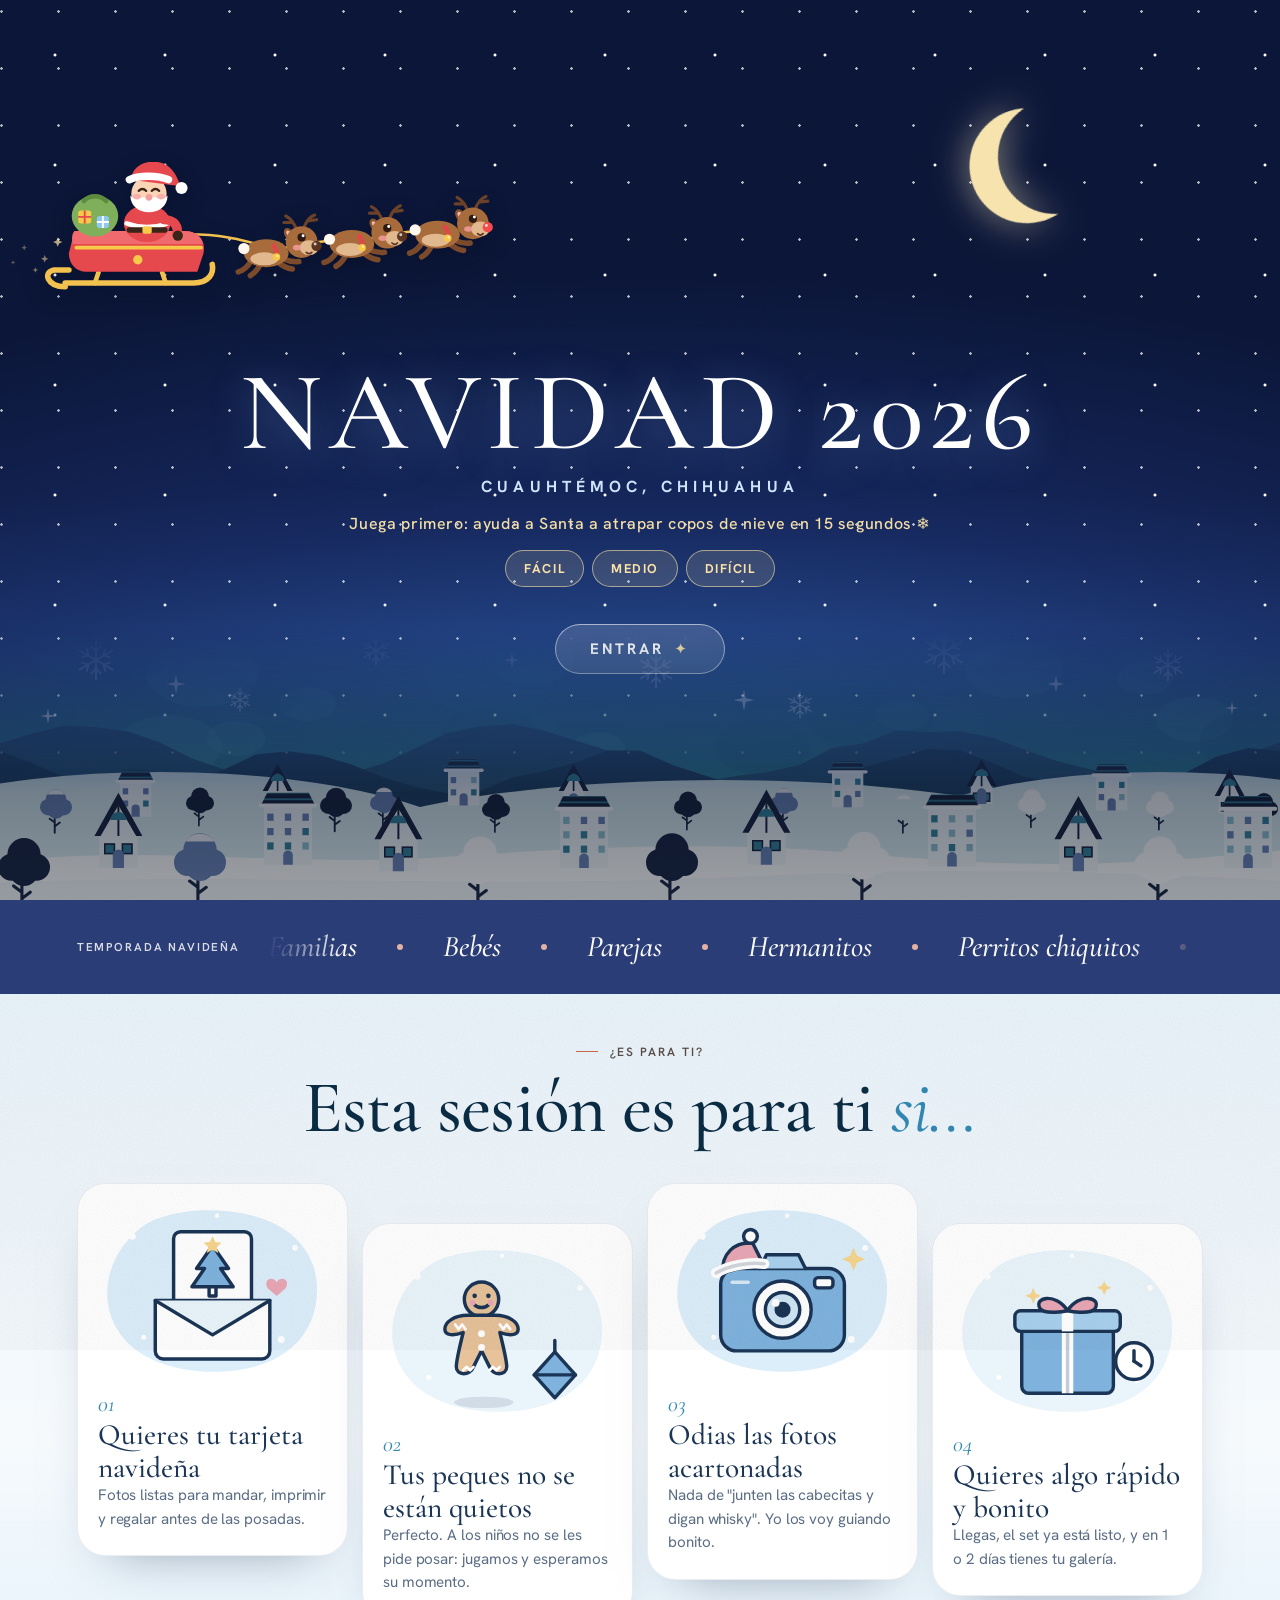
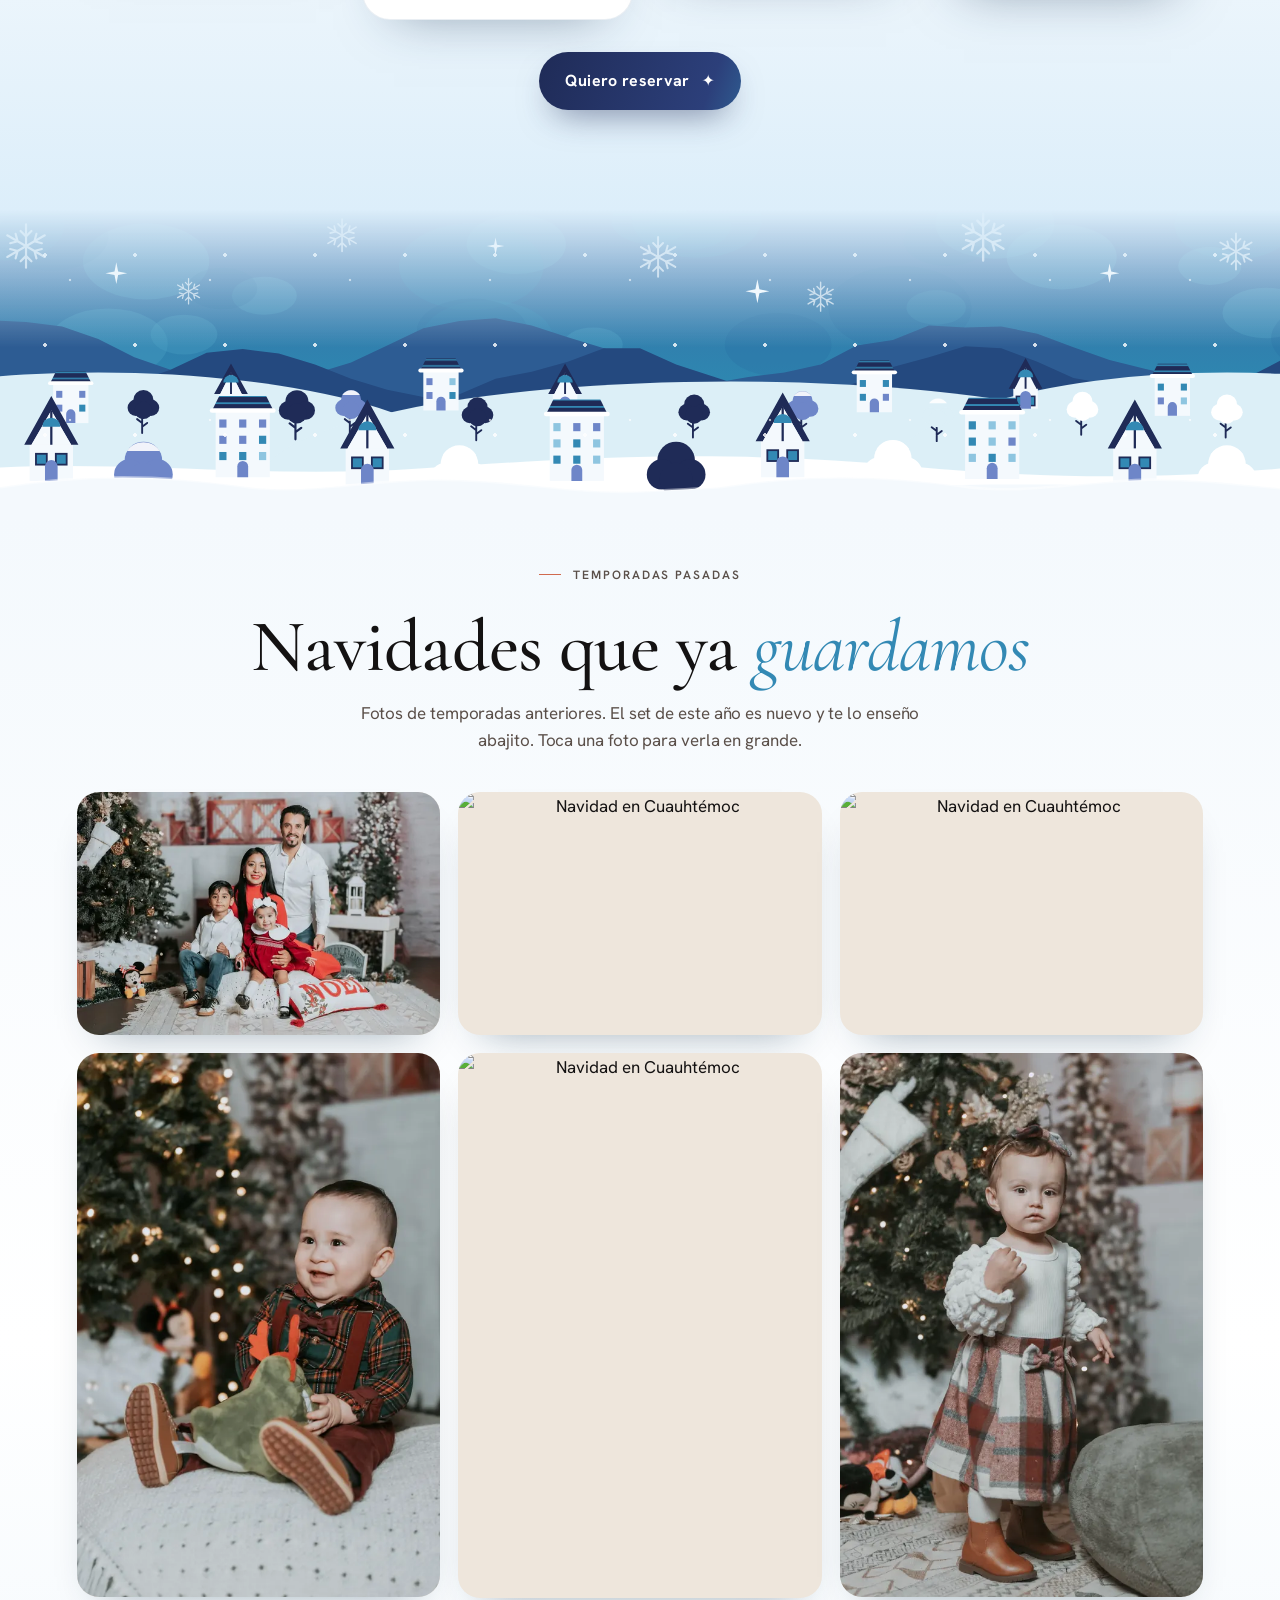
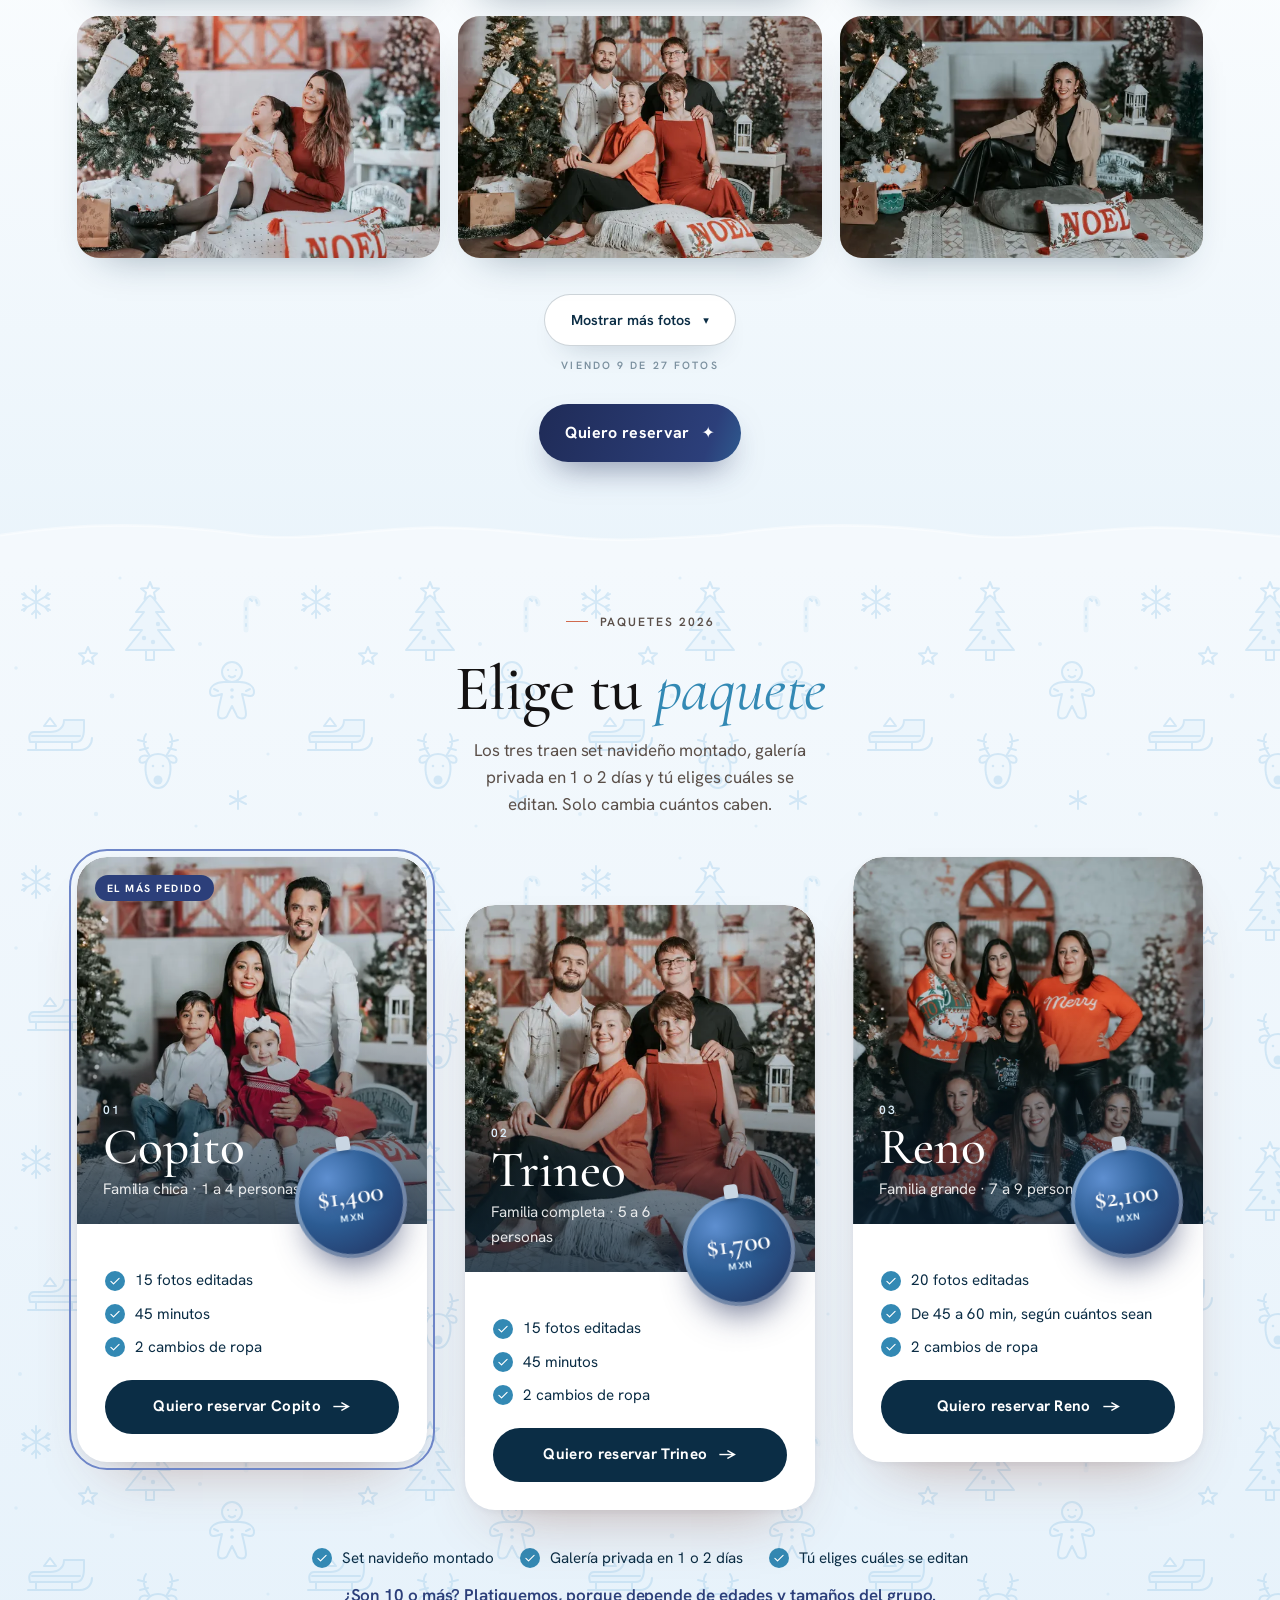
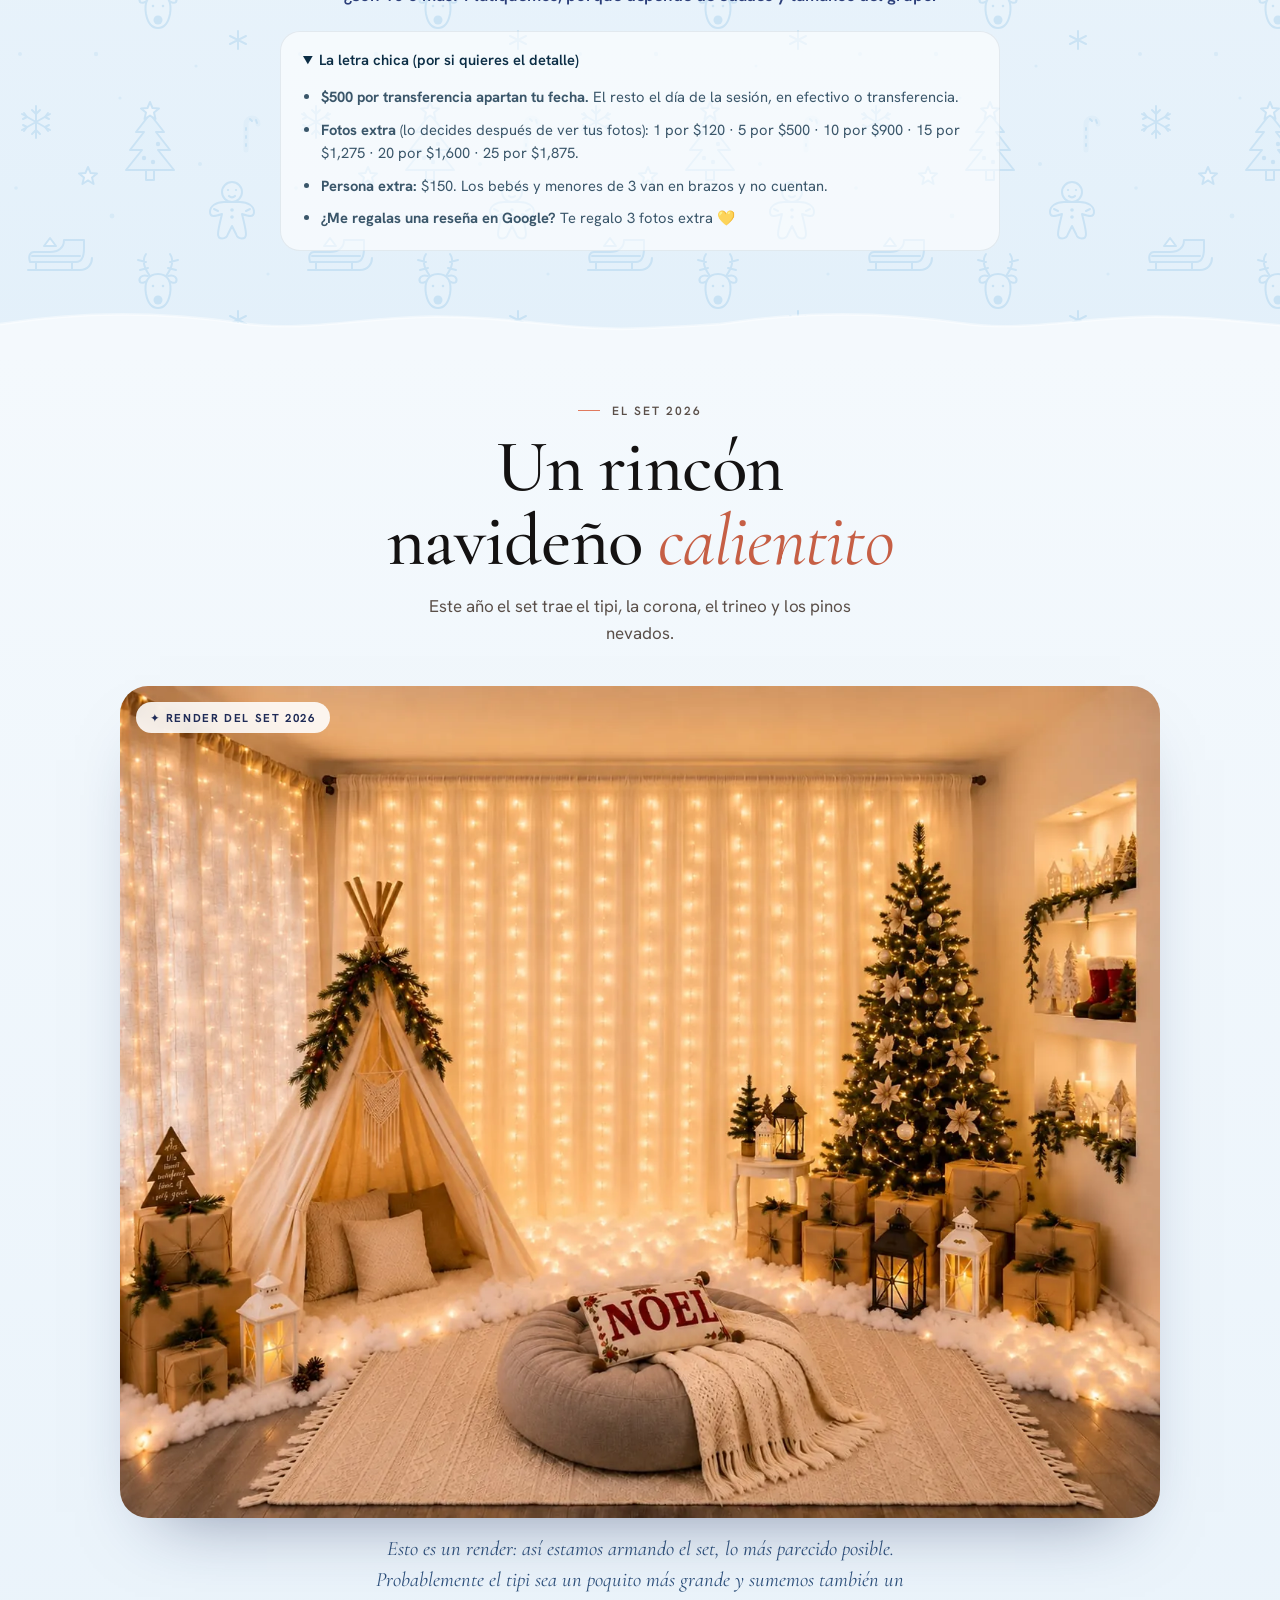
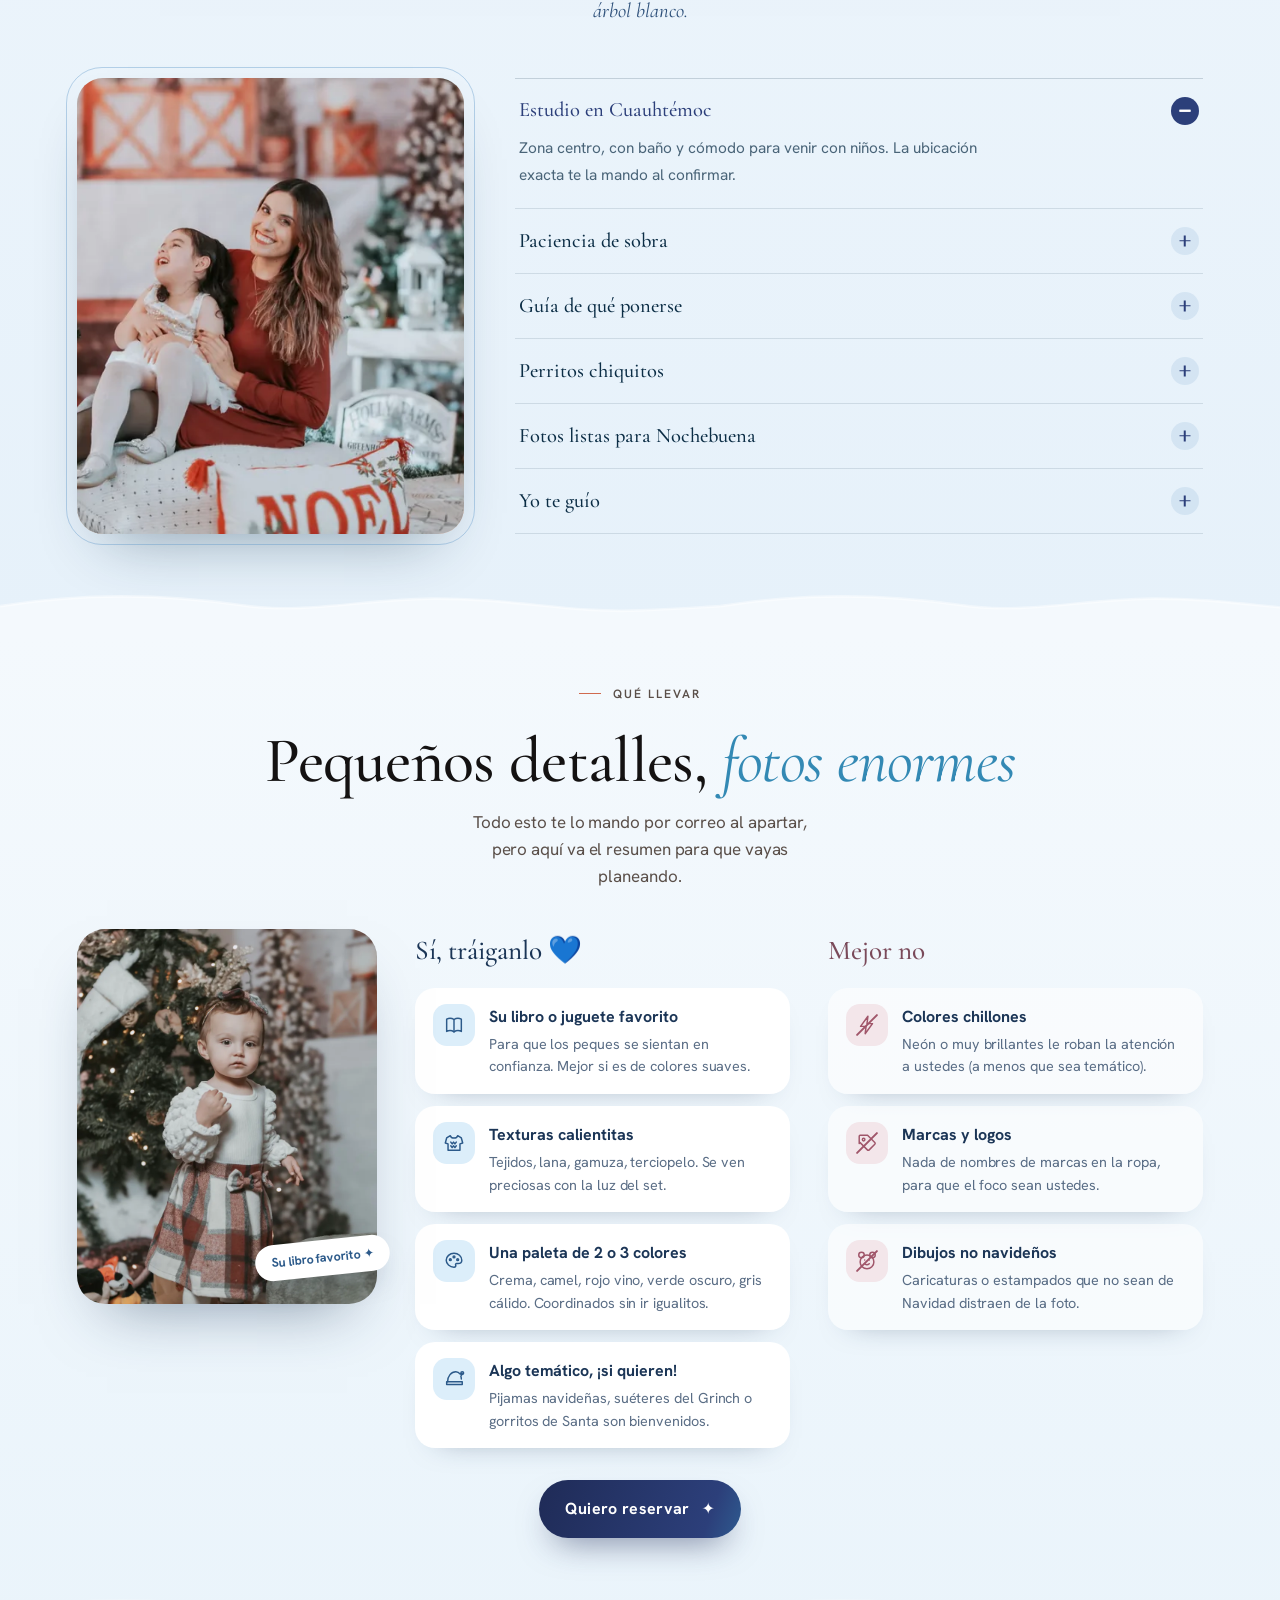
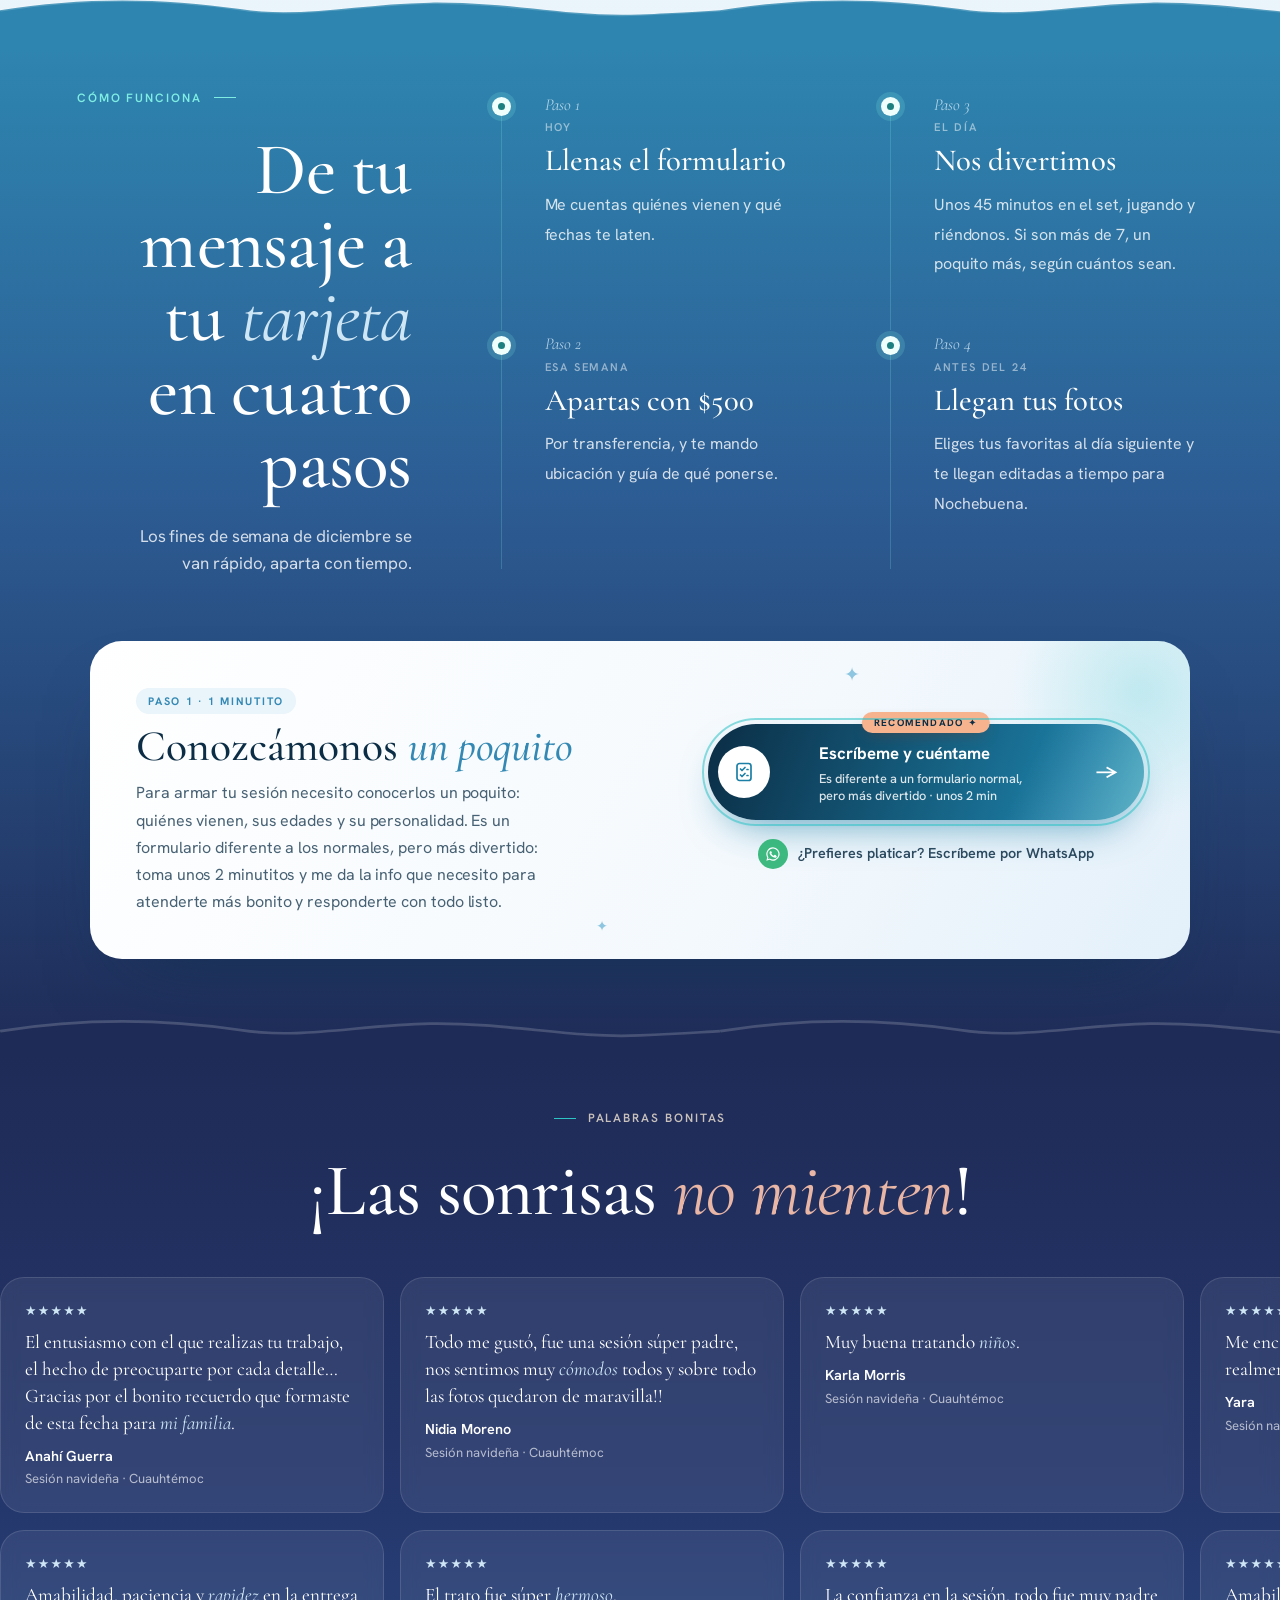
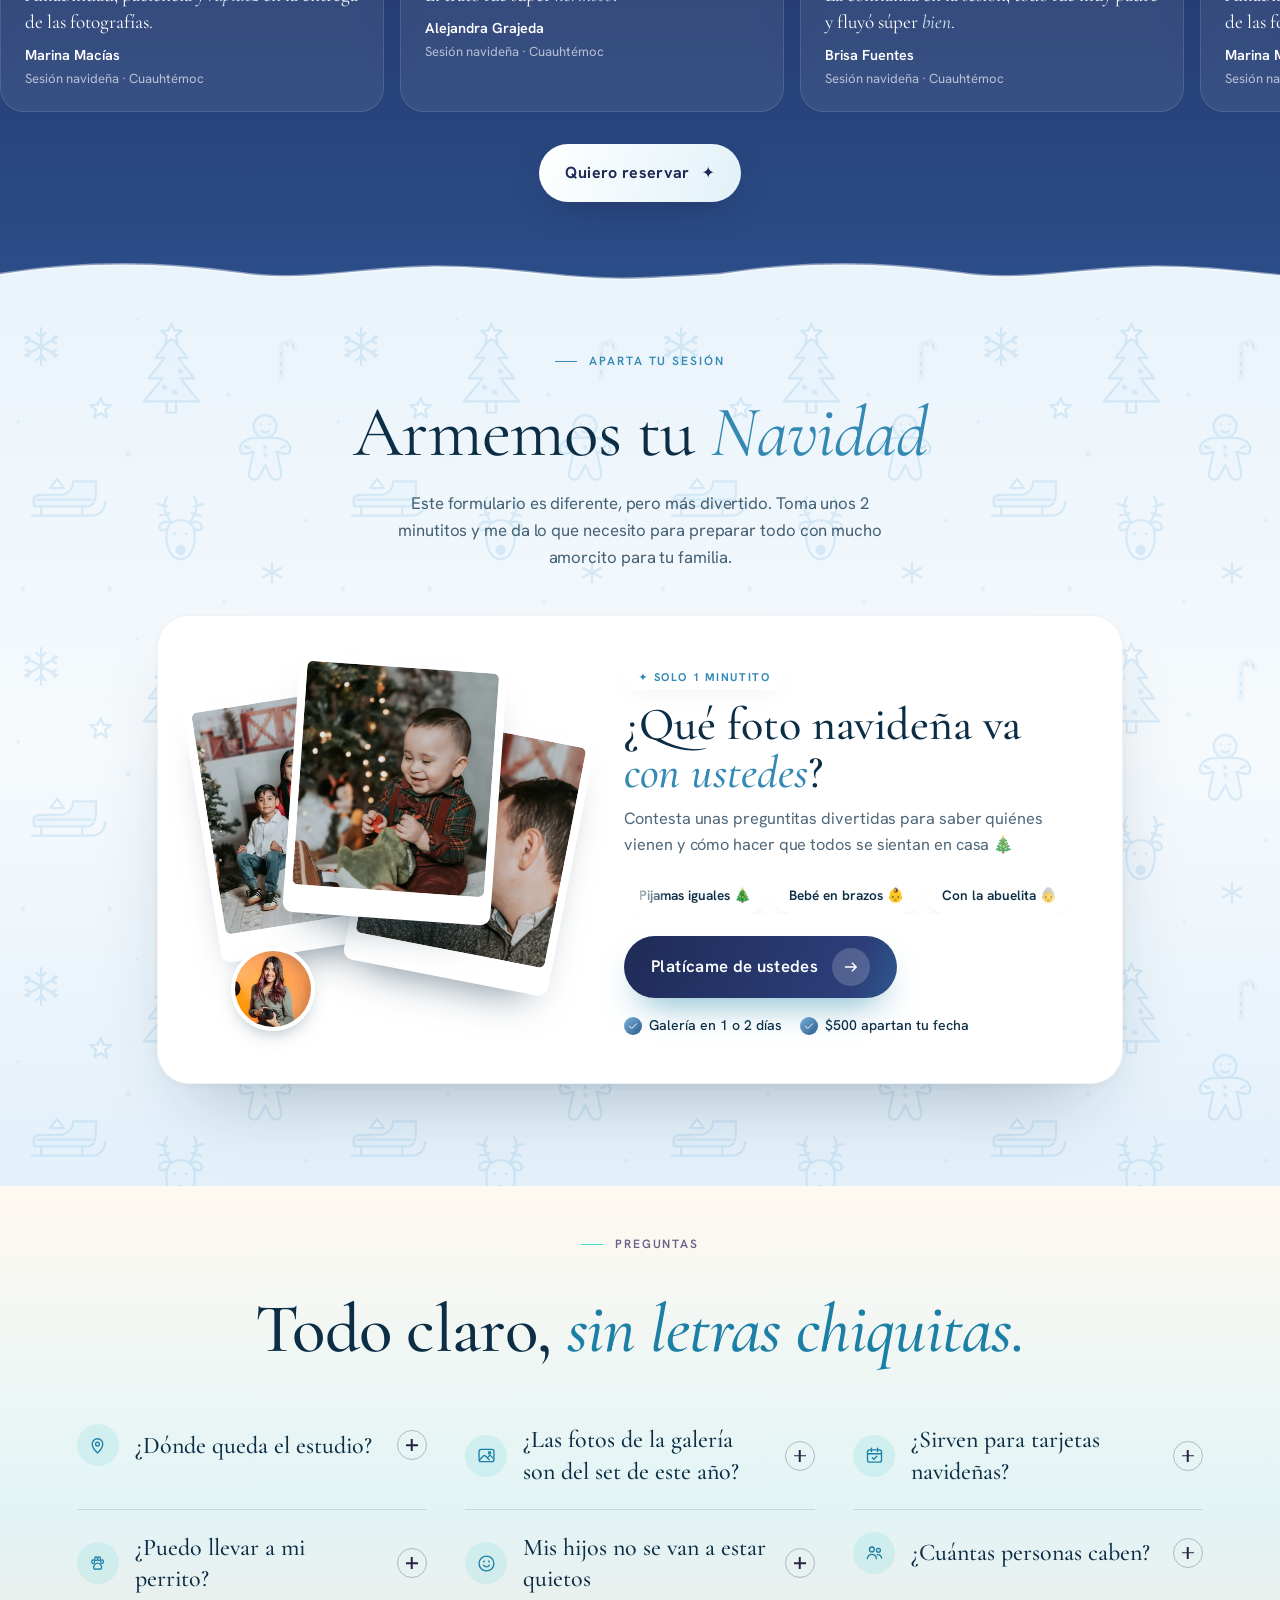
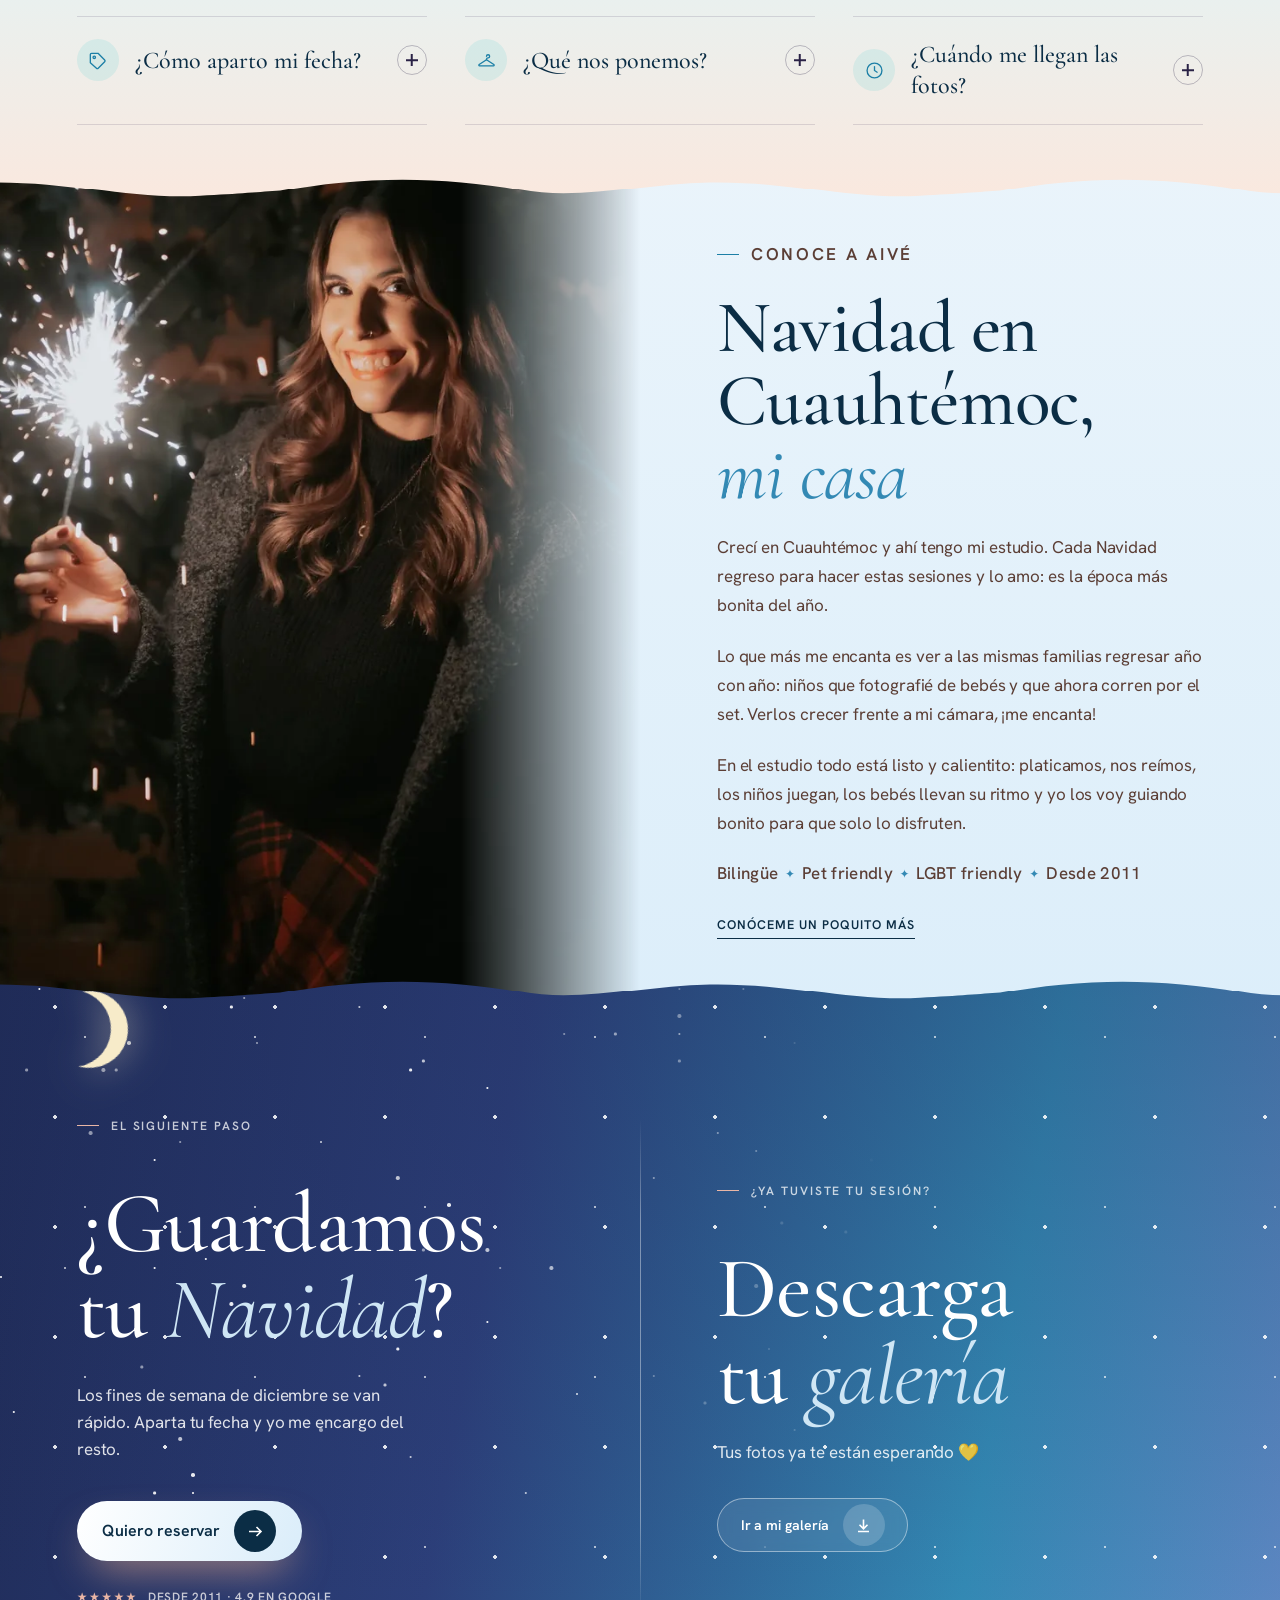
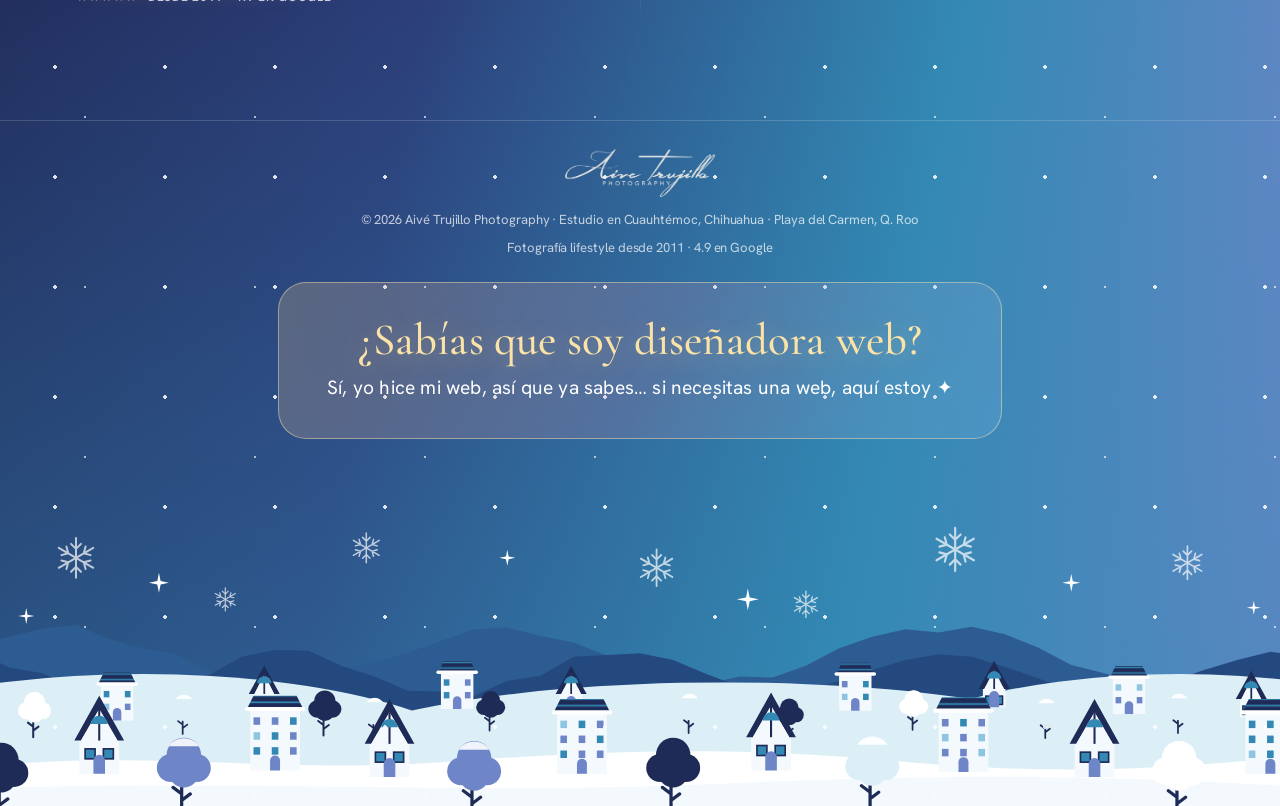
==== commit 6e5928d4: "Add files via upload" ====
--- a/index.html
+++ b/index.html
@@ -53,7 +53,7 @@
 
 <script type="application/ld+json">{"@context": "https://schema.org", "@type": "ProfessionalService", "@id": "https://aivetrujillo.com/#business", "name": "Aive Trujillo Photography", "url": "https://aivetrujillo.com/navidad-cuauhtemoc/", "image": "https://aivetrujillo.com/img/og-home.jpg", "address": {"@type": "PostalAddress", "addressLocality": "Playa del Carmen", "addressRegion": "Quintana Roo", "addressCountry": "MX"}, "telephone": "+52 984 177 4747", "description": "Fotos navideñas en estudio en Cuauhtémoc, Chihuahua. Set navideño montado, 15 fotos editadas, galería privada en 1 o 2 días. Paquetes Copito, Trineo y Reno.", "foundingDate": "2011", "areaServed": [{"@type": "City", "name": "Playa del Carmen"}, {"@type": "City", "name": "Tulum"}, {"@type": "Place", "name": "Riviera Maya"}, {"@type": "City", "name": "Cuauhtémoc, Chihuahua"}], "knowsLanguage": ["en", "es"], "sameAs": ["https://www.instagram.com/aivetrujillophotography", "https://www.facebook.com/aivetrujillophotograph"], "founder": {"@type": "Person", "@id": "https://aivetrujillo.com/#aive", "name": "Aivé Trujillo", "jobTitle": "Fotógrafa lifestyle", "alumniOf": "Licenciatura en Fotografía Documental"}}</script>
 <script type="application/ld+json">{"@context": "https://schema.org", "@type": "Service", "name": "Navidad en Cuauhtémoc", "serviceType": "Navidad en Cuauhtémoc", "provider": {"@id": "https://aivetrujillo.com/#business"}, "areaServed": ["Cuauhtémoc, Chihuahua"], "url": "https://aivetrujillo.com/navidad-cuauhtemoc/", "description": "Fotos navideñas en estudio en Cuauhtémoc, Chihuahua. Set navideño montado, 15 fotos editadas, galería privada en 1 o 2 días. Paquetes Copito, Trineo y Reno."}</script><script type="application/ld+json">{"@context": "https://schema.org", "@type": "FAQPage", "mainEntity": [{"@type": "Question", "name": "¿Dónde queda el estudio?", "acceptedAnswer": {"@type": "Answer", "text": "En la zona centro de Ciudad Cuauhtémoc. La ubicación exacta te la mando por WhatsApp junto con la confirmación. Hay estacionamiento cerca y baño, cómodo para venir con niños."}}, {"@type": "Question", "name": "¿Las fotos de la galería son del set de este año?", "acceptedAnswer": {"@type": "Answer", "text": "Son de temporadas anteriores. El set 2026 es nuevo y en cuanto esté montado subo fotos reales."}}, {"@type": "Question", "name": "¿Sirven para tarjetas navideñas?", "acceptedAnswer": {"@type": "Answer", "text": "¡Sí! Si las quieres para tarjetas, agenda en noviembre o la primera semana de diciembre para que lleguen a tiempo."}}, {"@type": "Question", "name": "¿Puedo llevar a mi perrito?", "acceptedAnswer": {"@type": "Answer", "text": "Sí, perritos de talla pequeña. Por el tamaño del set no es posible recibir razas grandes."}}, {"@type": "Question", "name": "Mis hijos no se van a estar quietos", "acceptedAnswer": {"@type": "Answer", "text": "Está perfecto. A los niños no se les pide posar: jugamos, esperamos su momento y si hay que parar para comer o dormir, paramos."}}, {"@type": "Question", "name": "¿Cuántas personas caben?", "acceptedAnswer": {"@type": "Answer", "text": "Copito es para 1 a 4 personas, Trineo para 5 a 6 y Reno para 7 a 9 (20 fotos, $2,100). Los bebés y menores de 3 van en brazos. ¿Son 10 o más? Platiquemos, porque depende de edades y tamaños."}}, {"@type": "Question", "name": "¿Cómo aparto mi fecha?", "acceptedAnswer": {"@type": "Answer", "text": "Con $500 por transferencia. El resto lo pagas el día de la sesión, en efectivo o transferencia."}}, {"@type": "Question", "name": "¿Qué nos ponemos?", "acceptedAnswer": {"@type": "Answer", "text": "Capas y texturas: lana, tejidos gruesos, gamuza. Colores como camel, crema, vino, verde profundo o gris cálido, mejor apagados que brillantes. Te mando mi guía al apartar."}}, {"@type": "Question", "name": "¿Cuándo me llegan las fotos?", "acceptedAnswer": {"@type": "Answer", "text": "Te mando la galería el mismo día o al día siguiente para que elijas tus favoritas. Después las edito a mano, una por una, para que las tengas a más tardar el 24 y en Nochebuena ya las tengan."}}]}</script>
-<style>.nav--landing .nav-in{display:flex;align-items:center;justify-content:space-between;gap:16px}.nav--landing .nav-right{display:flex;align-items:center;gap:14px;margin-left:auto}.iris-blade{background:linear-gradient(180deg,#8E2433 0%,#6B1A27 60%,#3F0F18 100%)!important}.iris-blade:nth-child(even){background:linear-gradient(180deg,#2E6B4F 0%,#1F4A3A 60%,#10271F 100%)!important}.iris-ring{border:3px solid #E2C27A!important;box-shadow:0 0 0 10px rgba(226,194,122,.18),0 0 60px rgba(255,214,140,.35),inset 0 0 40px rgba(255,214,140,.2)!important}.xl-lights{position:absolute;left:50%;top:50%;width:min(62vmin,460px);aspect-ratio:1;translate:-50% -50%;pointer-events:none;z-index:3}.xl-lights i{position:absolute;left:50%;top:50%;width:12px;height:16px;margin:-8px 0 0 -6px;border-radius:50% 50% 45% 45%;transform:rotate(var(--a)) translateY(calc(min(31vmin,230px) * -1 - 4px));animation:xlBlink 1.5s ease-in-out infinite;animation-delay:var(--d)}.xl-lights i:nth-child(4n+1){background:#FF5A5A;box-shadow:0 0 12px #FF5A5A}.xl-lights i:nth-child(4n+2){background:#FFD45E;box-shadow:0 0 12px #FFD45E}.xl-lights i:nth-child(4n+3){background:#5EE08B;box-shadow:0 0 12px #5EE08B}.xl-lights i:nth-child(4n+4){background:#7FC8FF;box-shadow:0 0 12px #7FC8FF}@keyframes xlBlink{0%,100%{opacity:1;filter:brightness(1.2)}50%{opacity:.35;filter:brightness(.7)}}.xl-snow{position:absolute;inset:0;overflow:hidden;pointer-events:none;z-index:2}.xl-snow b{position:absolute;top:-6%;left:var(--x);color:rgba(255,255,255,.85);font-size:calc(14px * var(--z));font-weight:400;animation:xlFall var(--s) linear infinite;animation-delay:var(--dl)}@keyframes xlFall{to{transform:translateY(112vh) rotate(360deg)}}.iris-place{color:#F3DFA8!important}.loader.xmas{position:fixed;inset:0;z-index:700;background:#0E1F45;overflow:hidden;display:block}.xm-sky{position:absolute;inset:0;background:radial-gradient(120% 80% at 50% 110%,#3E78C2 0%,#244A8F 35%,#16285E 65%,#0B1638 100%)}.xm-stars{position:absolute;inset:0;background-image:radial-gradient(circle,#fff 1.2px,transparent 1.8px),radial-gradient(circle,rgba(255,255,255,.7) 1px,transparent 1.5px);background-size:110px 110px,57px 57px;background-position:0 0,30px 40px;animation:xmTw 3s ease-in-out infinite alternate}@keyframes xmTw{from{opacity:.55}to{opacity:1}}.xm-moon{position:absolute;right:13%;top:11%;width:clamp(70px,9vw,120px);aspect-ratio:1;border-radius:50%;background:transparent;box-shadow:calc(clamp(70px,9vw,120px) * -.26) 0 0 0 #F6E3AE;filter:drop-shadow(0 0 18px rgba(255,236,190,.55));transform:rotate(-18deg)}.xm-santa{position:absolute;left:0;top:18%;width:clamp(300px,40vw,560px);z-index:30;cursor:grab;touch-action:none;outline:none;-webkit-tap-highlight-color:transparent;user-select:none;filter:drop-shadow(0 8px 10px rgba(6,12,34,.45))}.xm-santa:focus,.xm-santa:focus-visible{outline:none!important}.xm-santa.is-drag{cursor:grabbing;animation:none!important}.xm-santa.is-paused{animation:xmWiggle 1.2s ease-in-out infinite}@keyframes xmWiggle{0%,100%{translate:0 0}50%{translate:0 -6px}}.xm-text{position:absolute;left:0;right:0;top:40%;z-index:4;display:grid;justify-items:center;gap:10px;text-align:center;color:#fff}.xm-text b{font-family:var(--serif);font-weight:500;font-size:clamp(2.8rem,9vw,7rem);line-height:.95;letter-spacing:.06em;text-shadow:0 6px 40px rgba(130,180,255,.45)}.xm-text span{font:700 clamp(.8rem,1.4vw,1rem) var(--body);letter-spacing:.32em;text-transform:uppercase;color:#CFE3FA}.xm-village{position:absolute;left:0;right:0;bottom:0;height:clamp(200px,30vh,340px);z-index:5;background-position:center bottom;background-size:cover;background-repeat:no-repeat}.xm-snow{position:absolute;inset:0;z-index:6;pointer-events:none;overflow:hidden}.xm-snow b{position:absolute;top:-6%;left:var(--x);color:rgba(255,255,255,.85);font-size:calc(14px * var(--z));font-weight:400;animation:xlFall var(--s) linear infinite;animation-delay:var(--dl)}.xm-village{-webkit-mask-image:linear-gradient(180deg,transparent 0%,rgba(0,0,0,.55) 28%,#000 60%);mask-image:linear-gradient(180deg,transparent 0%,rgba(0,0,0,.55) 28%,#000 60%);filter:brightness(.72) saturate(.85) hue-rotate(-6deg)}.xm-village::after{content:"";position:absolute;inset:0;background:linear-gradient(180deg,rgba(36,74,143,.55) 0%,rgba(22,40,94,.35) 50%,rgba(14,31,69,.15) 100%);mix-blend-mode:multiply}.xm-sky::after{content:"";position:absolute;left:0;right:0;bottom:0;height:45%;background:linear-gradient(180deg,transparent,rgba(62,120,194,.35))}.xm-hint{margin-top:6px;font:500 clamp(.85rem,1.4vw,1rem) var(--body);letter-spacing:.04em;color:#F6DFA6;animation:xmHint 2.6s ease-in-out infinite}@keyframes xmHint{0%,100%{opacity:.75}50%{opacity:1}}.xm-go{margin-top:clamp(18px,3vh,30px);display:inline-flex;align-items:center;gap:10px;padding:14px 34px;border:1px solid rgba(255,255,255,.55);border-radius:999px;background:rgba(255,255,255,.14);-webkit-backdrop-filter:blur(10px);backdrop-filter:blur(10px);color:#fff;font:700 .95rem var(--body);letter-spacing:.2em;text-transform:uppercase;cursor:pointer;transition:background-color .35s,color .35s,transform .35s;animation:xmPulse 2.4s ease-in-out infinite}.xm-go:hover,.xm-go:focus-visible{background:#fff;color:#16285E;transform:translateY(-2px)}.xm-go i{font-style:normal;color:#F6DFA6}.xm-go:hover i{color:#C9A46A}@keyframes xmPulse{0%,100%{box-shadow:0 0 0 0 rgba(255,255,255,.35)}50%{box-shadow:0 0 0 14px rgba(255,255,255,0)}}.xm-text{pointer-events:auto}.nav--landing.is-solid{background:rgba(255,255,255,.86)!important;color:#1F2B57!important;box-shadow:0 12px 30px -22px rgba(31,43,87,.45)}.nav--landing.is-solid .lang a{color:#1F2B57!important}body.playa .bluehour{padding-bottom:0!important;min-height:0!important}.lp-foot{position:relative;z-index:6;display:grid;justify-items:center;gap:6px;margin-top:clamp(60px,8vw,110px);padding:28px 16px 34px;border-top:1px solid rgba(255,255,255,.16);text-align:center;color:rgba(255,255,255,.72);font-size:.82rem;letter-spacing:.04em;pointer-events:none;user-select:none}.lp-foot img{width:150px;height:auto;opacity:.9;margin-bottom:6px}.lp-foot p{margin:0}.lp-wd{position:relative;display:grid;justify-items:center;gap:8px;margin-top:18px!important;padding:clamp(22px,3vw,34px) clamp(22px,4vw,48px);border-radius:28px;max-width:860px;overflow:hidden;background:linear-gradient(120deg,rgba(255,214,140,.22),rgba(240,140,170,.18),rgba(120,190,240,.22));border:1px solid rgba(255,230,180,.45);color:#fff;font-size:clamp(1rem,1.5vw,1.2rem);letter-spacing:.01em;animation:wdGlow 3s ease-in-out infinite}.lp-wd::before{content:"";position:absolute;inset:0;background:linear-gradient(110deg,transparent 30%,rgba(255,255,255,.22) 50%,transparent 70%);transform:translateX(-100%);animation:wdShine 4s ease-in-out infinite}.lp-wd b{display:block;font-family:var(--serif);font-weight:500;font-size:clamp(1.8rem,3.6vw,2.8rem);line-height:1.05;color:#FBE3A8;text-shadow:0 4px 24px rgba(255,214,140,.35)}@media (max-width:560px){.nav--landing .lang{font-size:.8rem}.nav--landing .brand img{max-width:120px;height:auto}.nav--landing .btn{padding:10px 16px;font-size:.85rem}}</style></head>
+<style>.nav--landing .nav-in{display:flex;align-items:center;justify-content:space-between;gap:16px}.nav--landing .nav-right{display:flex;align-items:center;gap:14px;margin-left:auto}.iris-blade{background:linear-gradient(180deg,#8E2433 0%,#6B1A27 60%,#3F0F18 100%)!important}.iris-blade:nth-child(even){background:linear-gradient(180deg,#2E6B4F 0%,#1F4A3A 60%,#10271F 100%)!important}.iris-ring{border:3px solid #E2C27A!important;box-shadow:0 0 0 10px rgba(226,194,122,.18),0 0 60px rgba(255,214,140,.35),inset 0 0 40px rgba(255,214,140,.2)!important}.xl-lights{position:absolute;left:50%;top:50%;width:min(62vmin,460px);aspect-ratio:1;translate:-50% -50%;pointer-events:none;z-index:3}.xl-lights i{position:absolute;left:50%;top:50%;width:12px;height:16px;margin:-8px 0 0 -6px;border-radius:50% 50% 45% 45%;transform:rotate(var(--a)) translateY(calc(min(31vmin,230px) * -1 - 4px));animation:xlBlink 1.5s ease-in-out infinite;animation-delay:var(--d)}.xl-lights i:nth-child(4n+1){background:#FF5A5A;box-shadow:0 0 12px #FF5A5A}.xl-lights i:nth-child(4n+2){background:#FFD45E;box-shadow:0 0 12px #FFD45E}.xl-lights i:nth-child(4n+3){background:#5EE08B;box-shadow:0 0 12px #5EE08B}.xl-lights i:nth-child(4n+4){background:#7FC8FF;box-shadow:0 0 12px #7FC8FF}@keyframes xlBlink{0%,100%{opacity:1;filter:brightness(1.2)}50%{opacity:.35;filter:brightness(.7)}}.xl-snow{position:absolute;inset:0;overflow:hidden;pointer-events:none;z-index:2}.xl-snow b{position:absolute;top:-6%;left:var(--x);color:rgba(255,255,255,.85);font-size:calc(14px * var(--z));font-weight:400;animation:xlFall var(--s) linear infinite;animation-delay:var(--dl)}@keyframes xlFall{to{transform:translateY(112vh) rotate(360deg)}}.iris-place{color:#F3DFA8!important}.loader.xmas{position:fixed;inset:0;z-index:700;background:#0E1F45;overflow:hidden;display:block}.xm-sky{position:absolute;inset:0;background:radial-gradient(120% 80% at 50% 110%,#3E78C2 0%,#244A8F 35%,#16285E 65%,#0B1638 100%)}.xm-stars{position:absolute;inset:0;background-image:radial-gradient(circle,#fff 1.2px,transparent 1.8px),radial-gradient(circle,rgba(255,255,255,.7) 1px,transparent 1.5px);background-size:110px 110px,57px 57px;background-position:0 0,30px 40px;animation:xmTw 3s ease-in-out infinite alternate}@keyframes xmTw{from{opacity:.55}to{opacity:1}}.xm-moon{position:absolute;right:13%;top:11%;width:clamp(70px,9vw,120px);aspect-ratio:1;border-radius:50%;background:transparent;box-shadow:calc(clamp(70px,9vw,120px) * -.26) 0 0 0 #F6E3AE;filter:drop-shadow(0 0 18px rgba(255,236,190,.55));transform:rotate(-18deg)}.xm-santa{position:absolute;left:0;top:18%;width:clamp(300px,40vw,560px);z-index:30;cursor:grab;touch-action:none;outline:none;-webkit-tap-highlight-color:transparent;user-select:none;filter:drop-shadow(0 8px 10px rgba(6,12,34,.45))}.xm-santa:focus,.xm-santa:focus-visible{outline:none!important}.xm-santa.is-drag{cursor:grabbing;animation:none!important}.xm-santa.is-paused{animation:xmWiggle 1.2s ease-in-out infinite}@keyframes xmWiggle{0%,100%{translate:0 0}50%{translate:0 -6px}}.xm-text{position:absolute;left:0;right:0;top:40%;z-index:4;display:grid;justify-items:center;gap:10px;text-align:center;color:#fff}.xm-text b{font-family:var(--serif);font-weight:500;font-size:clamp(2.8rem,9vw,7rem);line-height:.95;letter-spacing:.06em;text-shadow:0 6px 40px rgba(130,180,255,.45)}.xm-text span{font:700 clamp(.8rem,1.4vw,1rem) var(--body);letter-spacing:.32em;text-transform:uppercase;color:#CFE3FA}.xm-village{position:absolute;left:0;right:0;bottom:0;height:clamp(200px,30vh,340px);z-index:5;background-position:center bottom;background-size:cover;background-repeat:no-repeat}.xm-snow{position:absolute;inset:0;z-index:6;pointer-events:none;overflow:hidden}.xm-snow b{position:absolute;top:-6%;left:var(--x);color:rgba(255,255,255,.85);font-size:calc(14px * var(--z));font-weight:400;animation:xlFall var(--s) linear infinite;animation-delay:var(--dl)}.xm-village{-webkit-mask-image:linear-gradient(180deg,transparent 0%,rgba(0,0,0,.55) 28%,#000 60%);mask-image:linear-gradient(180deg,transparent 0%,rgba(0,0,0,.55) 28%,#000 60%);filter:brightness(.72) saturate(.85) hue-rotate(-6deg)}.xm-village::after{content:"";position:absolute;inset:0;background:linear-gradient(180deg,rgba(36,74,143,.55) 0%,rgba(22,40,94,.35) 50%,rgba(14,31,69,.15) 100%);mix-blend-mode:multiply}.xm-sky::after{content:"";position:absolute;left:0;right:0;bottom:0;height:45%;background:linear-gradient(180deg,transparent,rgba(62,120,194,.35))}.xm-hint{margin-top:6px;font:500 clamp(.85rem,1.4vw,1rem) var(--body);letter-spacing:.04em;color:#F6DFA6;animation:xmHint 2.6s ease-in-out infinite}@keyframes xmHint{0%,100%{opacity:.75}50%{opacity:1}}.xm-go{margin-top:clamp(18px,3vh,30px);display:inline-flex;align-items:center;gap:10px;padding:14px 34px;border:1px solid rgba(255,255,255,.55);border-radius:999px;background:rgba(255,255,255,.14);-webkit-backdrop-filter:blur(10px);backdrop-filter:blur(10px);color:#fff;font:700 .95rem var(--body);letter-spacing:.2em;text-transform:uppercase;cursor:pointer;transition:background-color .35s,color .35s,transform .35s;animation:xmPulse 2.4s ease-in-out infinite}.xm-go:hover,.xm-go:focus-visible{background:#fff;color:#16285E;transform:translateY(-2px)}.xm-go i{font-style:normal;color:#F6DFA6}.xm-go:hover i{color:#C9A46A}@keyframes xmPulse{0%,100%{box-shadow:0 0 0 0 rgba(255,255,255,.35)}50%{box-shadow:0 0 0 14px rgba(255,255,255,0)}}.xm-text{pointer-events:auto}.nav--landing.is-solid{background:rgba(255,255,255,.86)!important;color:#1F2B57!important;box-shadow:0 12px 30px -22px rgba(31,43,87,.45)}.nav--landing.is-solid .lang a{color:#1F2B57!important}.xm-game{display:flex;gap:8px;justify-content:center;flex-wrap:wrap;margin-top:6px}.xm-game[hidden]{display:none}.xm-game button,.xm-end-btns button{padding:9px 18px;border-radius:999px;border:1px solid rgba(246,223,166,.6);background:rgba(246,223,166,.14);color:#FBE3A8;font:700 .8rem var(--body);letter-spacing:.12em;text-transform:uppercase;cursor:pointer;transition:background-color .3s,color .3s,transform .3s}.xm-game button:hover,.xm-end-btns button:hover{background:#FBE3A8;color:#16285E;transform:translateY(-2px)}.xm-field{position:absolute;inset:0;z-index:25;pointer-events:none;overflow:hidden}.xm-flake{position:absolute;top:0;color:#fff;text-shadow:0 0 10px rgba(180,220,255,.9);line-height:1;will-change:transform}.xm-hud{position:absolute;top:18px;left:50%;translate:-50% 0;z-index:40;display:flex;gap:18px;padding:10px 22px;border-radius:999px;background:rgba(255,255,255,.14);backdrop-filter:blur(8px);color:#fff;font:700 1.1rem var(--body)}.xm-hud[hidden],.xm-end[hidden]{display:none}.xm-hud b{display:inline-block;color:#FBE3A8;min-width:1.6em;text-align:center}.xm-end{position:absolute;left:50%;top:50%;translate:-50% -50%;z-index:45;display:grid;justify-items:center;gap:10px;padding:clamp(24px,4vw,40px) clamp(24px,5vw,56px);border-radius:28px;background:rgba(14,31,69,.82);backdrop-filter:blur(10px);border:1px solid rgba(246,223,166,.4);color:#fff;text-align:center;width:min(92vw,520px)}.xm-end p{margin:0;font-family:var(--serif);font-size:clamp(1.8rem,4vw,2.6rem);line-height:1.1}.xm-end p b{color:#FBE3A8}.xm-end small{color:#CFE3FA;font-size:.95rem}.xm-end-btns{display:flex;gap:8px;flex-wrap:wrap;justify-content:center;margin-top:8px}.xm-end-go{background:#fff!important;color:#16285E!important}.loader.xmas.is-playing .xm-text{opacity:0;pointer-events:none;transition:opacity .4s}.loader.xmas.is-playing .xm-santa{cursor:none}body.playa .bluehour{padding-bottom:0!important;min-height:0!important}.lp-foot{position:relative;z-index:6;display:grid;justify-items:center;gap:6px;margin-top:clamp(60px,8vw,110px);padding:28px 16px 34px;border-top:1px solid rgba(255,255,255,.16);text-align:center;color:rgba(255,255,255,.72);font-size:.82rem;letter-spacing:.04em;pointer-events:none;user-select:none}.lp-foot img{width:150px;height:auto;opacity:.9;margin-bottom:6px}.lp-foot p{margin:0}.lp-wd{position:relative;display:grid;justify-items:center;gap:8px;margin-top:18px!important;padding:clamp(22px,3vw,34px) clamp(22px,4vw,48px);border-radius:28px;max-width:860px;overflow:hidden;background:linear-gradient(120deg,rgba(255,214,140,.22),rgba(240,140,170,.18),rgba(120,190,240,.22));border:1px solid rgba(255,230,180,.45);color:#fff;font-size:clamp(1rem,1.5vw,1.2rem);letter-spacing:.01em;animation:wdGlow 3s ease-in-out infinite}.lp-wd::before{content:"";position:absolute;inset:0;background:linear-gradient(110deg,transparent 30%,rgba(255,255,255,.22) 50%,transparent 70%);transform:translateX(-100%);animation:wdShine 4s ease-in-out infinite}.lp-wd b{display:block;font-family:var(--serif);font-weight:500;font-size:clamp(1.8rem,3.6vw,2.8rem);line-height:1.05;color:#FBE3A8;text-shadow:0 4px 24px rgba(255,214,140,.35)}@media (max-width:560px){.nav--landing .lang{font-size:.8rem}.nav--landing .brand img{max-width:120px;height:auto}.nav--landing .btn{padding:10px 16px;font-size:.85rem}}</style></head>
 <body class="playa page-navidad theme-xmas">
 <a class="skip" href="#main">Saltar al contenido</a>
 
@@ -144,7 +144,7 @@
   <path d="M101 19 C101 2 124 -6 140 4 C148 10 151 18 154 26" fill="#E5484D"/>
   <path d="M99 19 C108 14 130 14 141 19" stroke="#FFFFFF" stroke-width="8" stroke-linecap="round" fill="none"/>
   <circle cx="155" cy="28" r="6.5" fill="#FFFFFF"/>
-</g></svg><div class="xm-text"><b>NAVIDAD 2026</b><span>Cuauhtémoc, Chihuahua</span><small class="xm-hint">Juega primero: haz click en Santa y muévelo a tu gusto ✦</small><button type="button" class="xm-go">Entrar <i aria-hidden="true">✦</i></button></div><div class="xm-village" style="background-image:url(xmas-village.svg)"></div><div class="xm-snow"><b style="--x:0%;--s:7s;--z:0.60;--dl:0.0s">❄</b><b style="--x:37%;--s:14s;--z:0.78;--dl:7.7s">❄</b><b style="--x:74%;--s:12s;--z:0.96;--dl:6.4s">❄</b><b style="--x:11%;--s:10s;--z:1.14;--dl:5.1s">❄</b><b style="--x:48%;--s:8s;--z:1.32;--dl:3.8s">❄</b><b style="--x:85%;--s:15s;--z:0.60;--dl:2.5s">❄</b><b style="--x:22%;--s:13s;--z:0.78;--dl:1.2s">❄</b><b style="--x:59%;--s:11s;--z:0.96;--dl:8.9s">❄</b><b style="--x:96%;--s:9s;--z:1.14;--dl:7.6s">❄</b><b style="--x:33%;--s:7s;--z:1.32;--dl:6.3s">❄</b><b style="--x:70%;--s:14s;--z:0.60;--dl:5.0s">❄</b><b style="--x:7%;--s:12s;--z:0.78;--dl:3.7s">❄</b><b style="--x:44%;--s:10s;--z:0.96;--dl:2.4s">❄</b><b style="--x:81%;--s:8s;--z:1.14;--dl:1.1s">❄</b><b style="--x:18%;--s:15s;--z:1.32;--dl:8.8s">❄</b><b style="--x:55%;--s:13s;--z:0.60;--dl:7.5s">❄</b><b style="--x:92%;--s:11s;--z:0.78;--dl:6.2s">❄</b><b style="--x:29%;--s:9s;--z:0.96;--dl:4.9s">❄</b><b style="--x:66%;--s:7s;--z:1.14;--dl:3.6s">❄</b><b style="--x:3%;--s:14s;--z:1.32;--dl:2.3s">❄</b><b style="--x:40%;--s:12s;--z:0.60;--dl:1.0s">❄</b><b style="--x:77%;--s:10s;--z:0.78;--dl:8.7s">❄</b><b style="--x:14%;--s:8s;--z:0.96;--dl:7.4s">❄</b><b style="--x:51%;--s:15s;--z:1.14;--dl:6.1s">❄</b><b style="--x:88%;--s:13s;--z:1.32;--dl:4.8s">❄</b><b style="--x:25%;--s:11s;--z:0.60;--dl:3.5s">❄</b></div></div>
+</g></svg><div class="xm-text"><b>NAVIDAD 2026</b><span>Cuauhtémoc, Chihuahua</span><small class="xm-hint">Juega primero: ayuda a Santa a atrapar copos de nieve en 15 segundos ❄</small><div class="xm-game"><button type="button" data-lvl="easy">Fácil</button><button type="button" data-lvl="mid">Medio</button><button type="button" data-lvl="hard">Difícil</button></div><button type="button" class="xm-go">Entrar <i aria-hidden="true">✦</i></button></div><div class="xm-field" aria-hidden="true"></div><div class="xm-hud" hidden><span>❄ <b class="xm-score">0</b></span><span>⏱ <b class="xm-time">15</b>s</span></div><div class="xm-end" hidden><p>¡Atrapaste <b class="xm-end-n">0</b> copos!</p><small class="xm-end-best"></small><div class="xm-end-btns"><button type="button" class="xm-retry">Reintentar ↻</button><button type="button" class="xm-levels">Cambiar nivel</button><button type="button" class="xm-end-go">Entrar ✦</button></div></div><div class="xm-village" style="background-image:url(xmas-village.svg)"></div><div class="xm-snow"><b style="--x:0%;--s:7s;--z:0.60;--dl:0.0s">❄</b><b style="--x:37%;--s:14s;--z:0.78;--dl:7.7s">❄</b><b style="--x:74%;--s:12s;--z:0.96;--dl:6.4s">❄</b><b style="--x:11%;--s:10s;--z:1.14;--dl:5.1s">❄</b><b style="--x:48%;--s:8s;--z:1.32;--dl:3.8s">❄</b><b style="--x:85%;--s:15s;--z:0.60;--dl:2.5s">❄</b><b style="--x:22%;--s:13s;--z:0.78;--dl:1.2s">❄</b><b style="--x:59%;--s:11s;--z:0.96;--dl:8.9s">❄</b><b style="--x:96%;--s:9s;--z:1.14;--dl:7.6s">❄</b><b style="--x:33%;--s:7s;--z:1.32;--dl:6.3s">❄</b><b style="--x:70%;--s:14s;--z:0.60;--dl:5.0s">❄</b><b style="--x:7%;--s:12s;--z:0.78;--dl:3.7s">❄</b><b style="--x:44%;--s:10s;--z:0.96;--dl:2.4s">❄</b><b style="--x:81%;--s:8s;--z:1.14;--dl:1.1s">❄</b><b style="--x:18%;--s:15s;--z:1.32;--dl:8.8s">❄</b><b style="--x:55%;--s:13s;--z:0.60;--dl:7.5s">❄</b><b style="--x:92%;--s:11s;--z:0.78;--dl:6.2s">❄</b><b style="--x:29%;--s:9s;--z:0.96;--dl:4.9s">❄</b><b style="--x:66%;--s:7s;--z:1.14;--dl:3.6s">❄</b><b style="--x:3%;--s:14s;--z:1.32;--dl:2.3s">❄</b><b style="--x:40%;--s:12s;--z:0.60;--dl:1.0s">❄</b><b style="--x:77%;--s:10s;--z:0.78;--dl:8.7s">❄</b><b style="--x:14%;--s:8s;--z:0.96;--dl:7.4s">❄</b><b style="--x:51%;--s:15s;--z:1.14;--dl:6.1s">❄</b><b style="--x:88%;--s:13s;--z:1.32;--dl:4.8s">❄</b><b style="--x:25%;--s:11s;--z:0.60;--dl:3.5s">❄</b></div></div>
 <div class="pt" aria-hidden="true"><div class="pt-logo"><img class="logo logo-l" src="logo-light.webp" alt="Aive Trujillo Photography" width="1400" height="452"></div></div>
 
 <header class="nav nav--landing"><div class="nav-in"><a class="brand" href="#top" aria-label="Aive Trujillo Photography, inicio"><img class="logo logo-l" src="logo-light.webp" alt="Aive Trujillo Photography" width="1400" height="452"><img class="logo logo-d" src="logo-dark.webp" alt="Aive Trujillo Photography" width="1400" height="452"></a><div class="nav-right"><div class="lang" aria-label="Idioma"><a href="index.html" hreflang="es" aria-current="true">ES</a><a href="en.html" hreflang="en" aria-current="false">EN</a></div><a class="btn btn--solid" href="#reserva" data-magnetic>Reserva tu fecha</a></div></div></header>
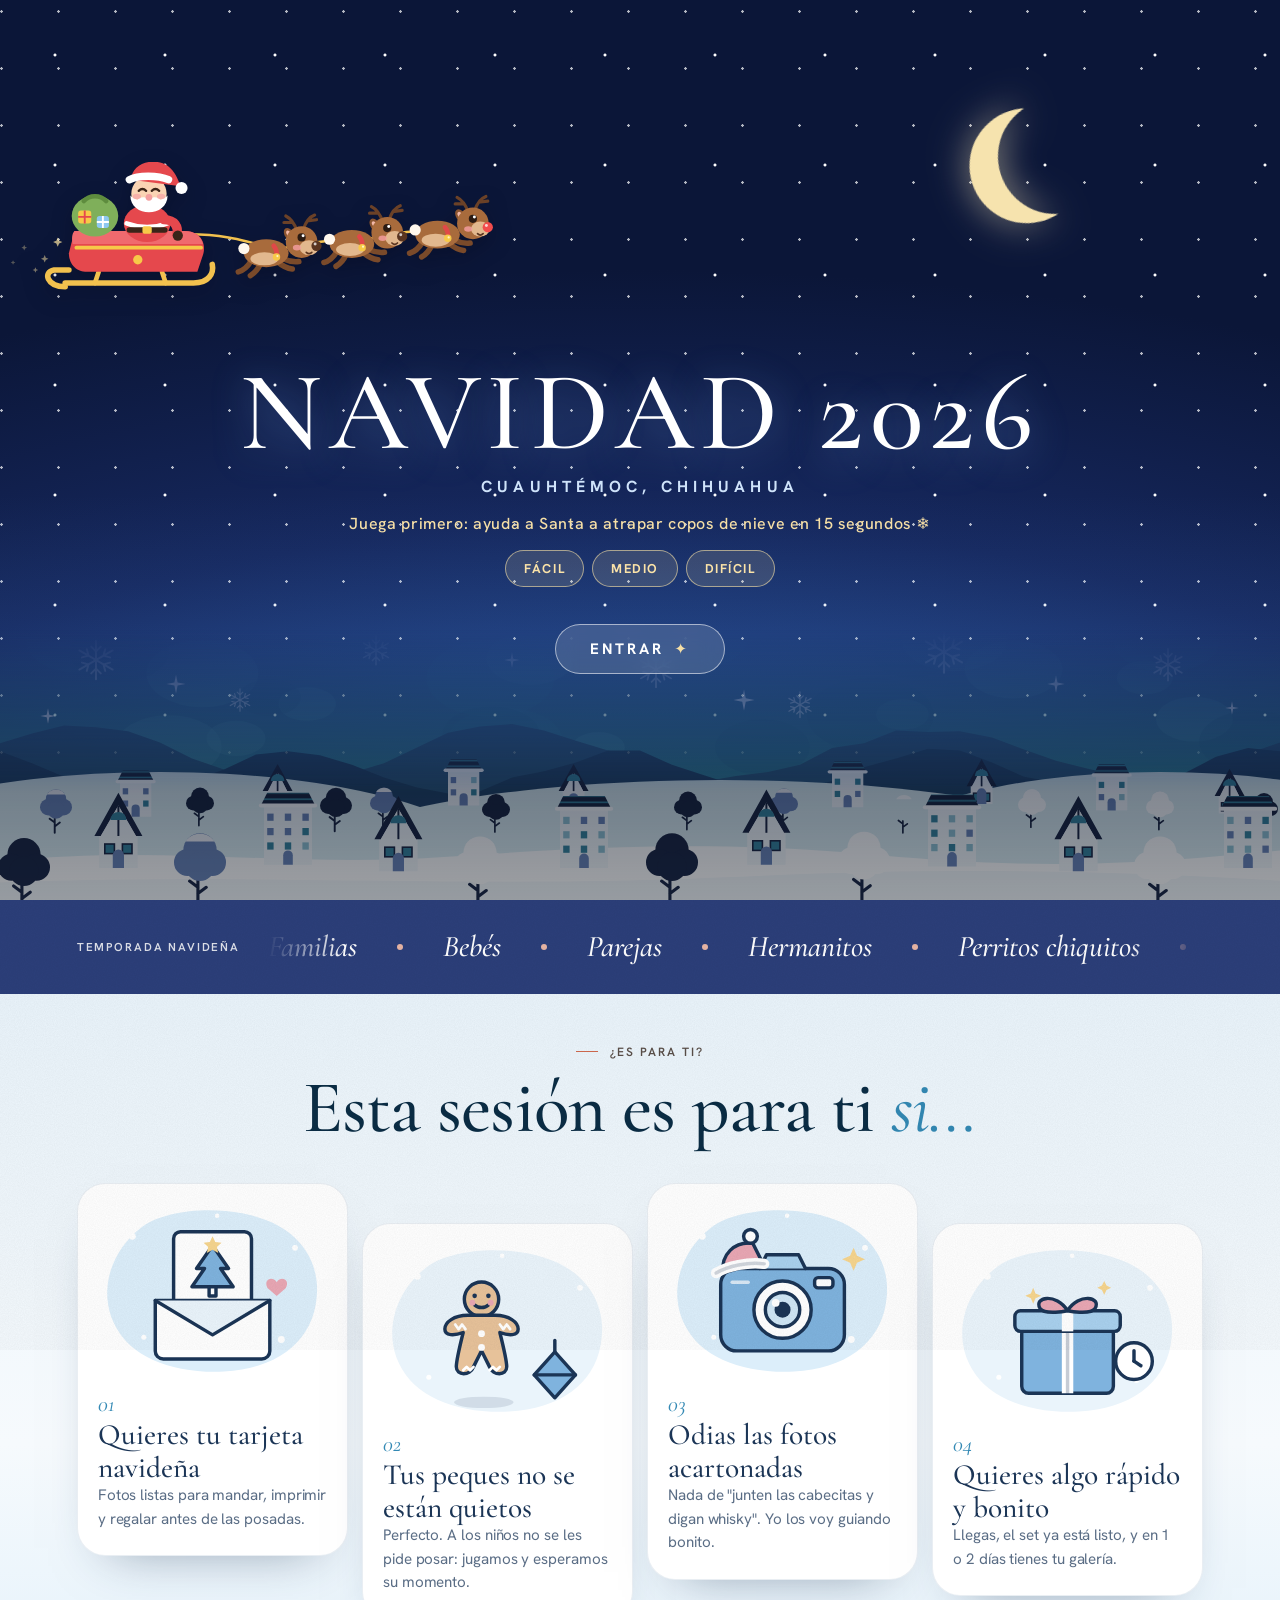
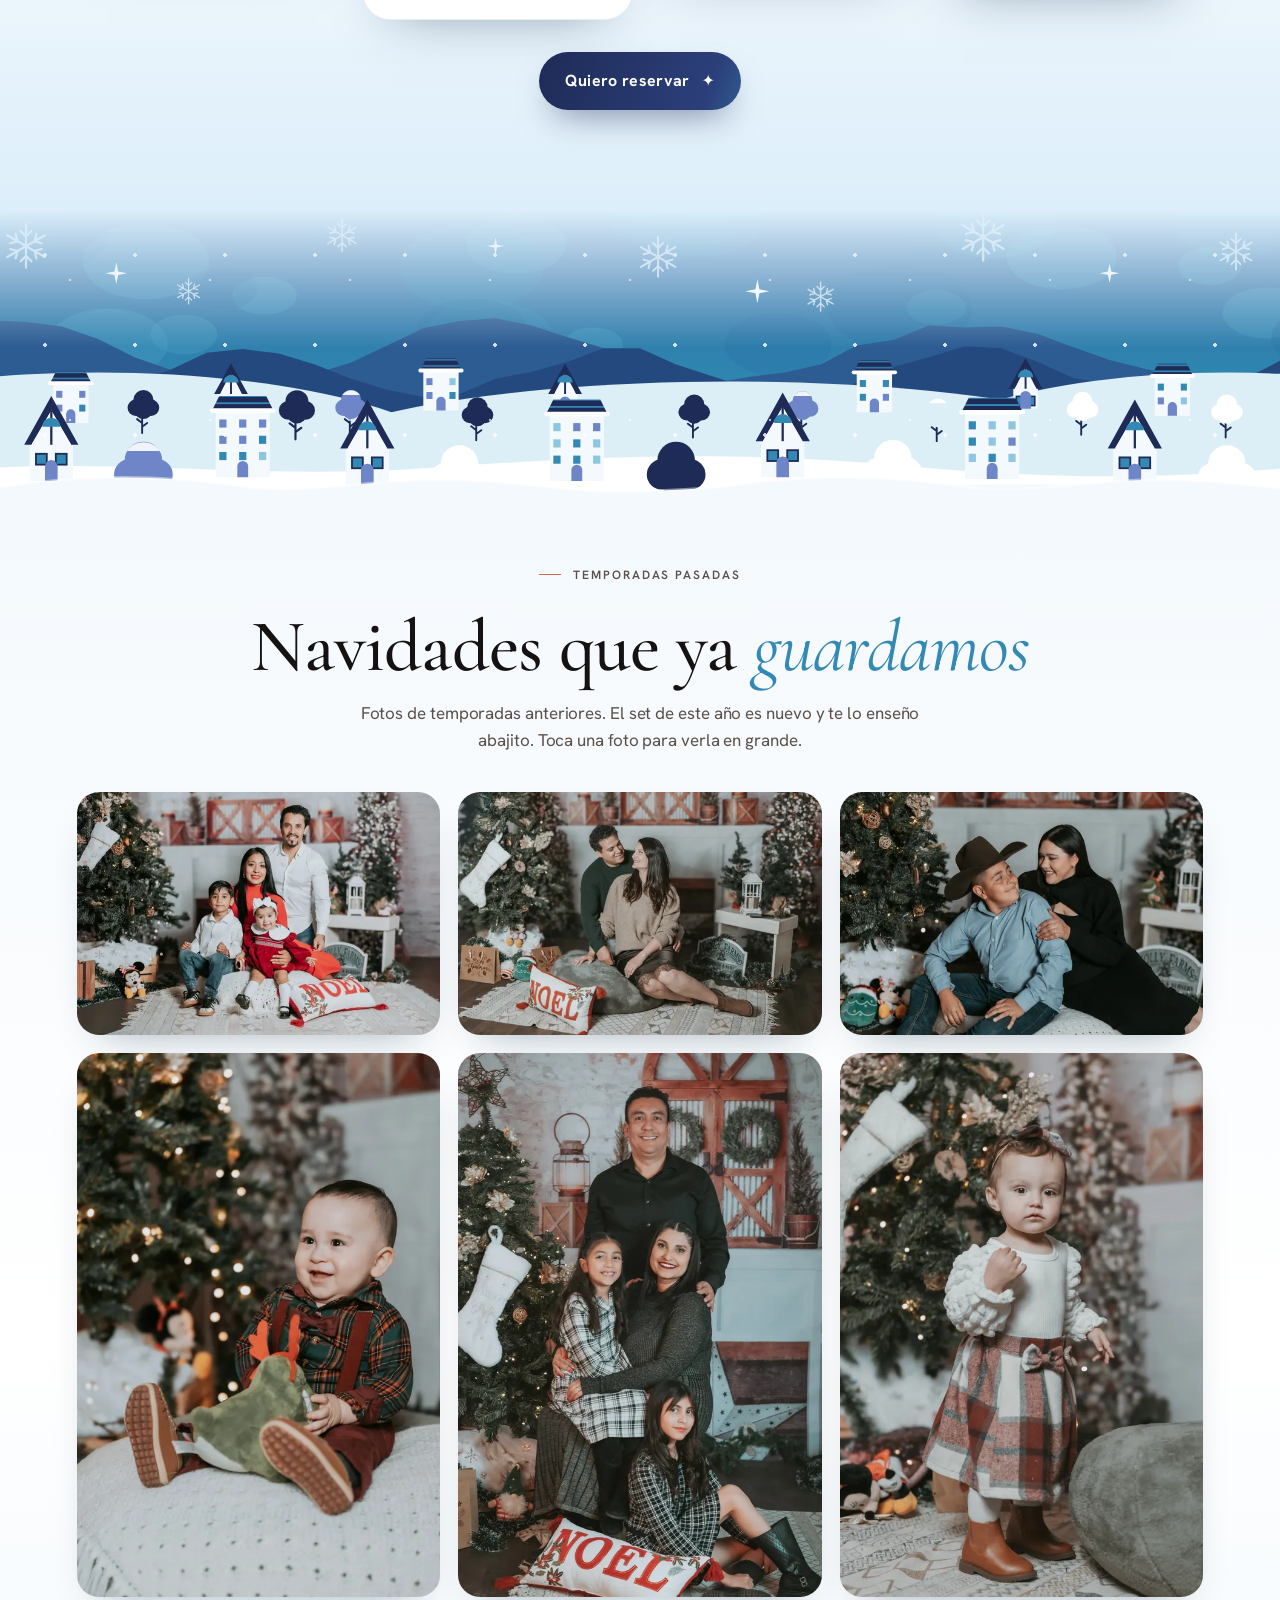
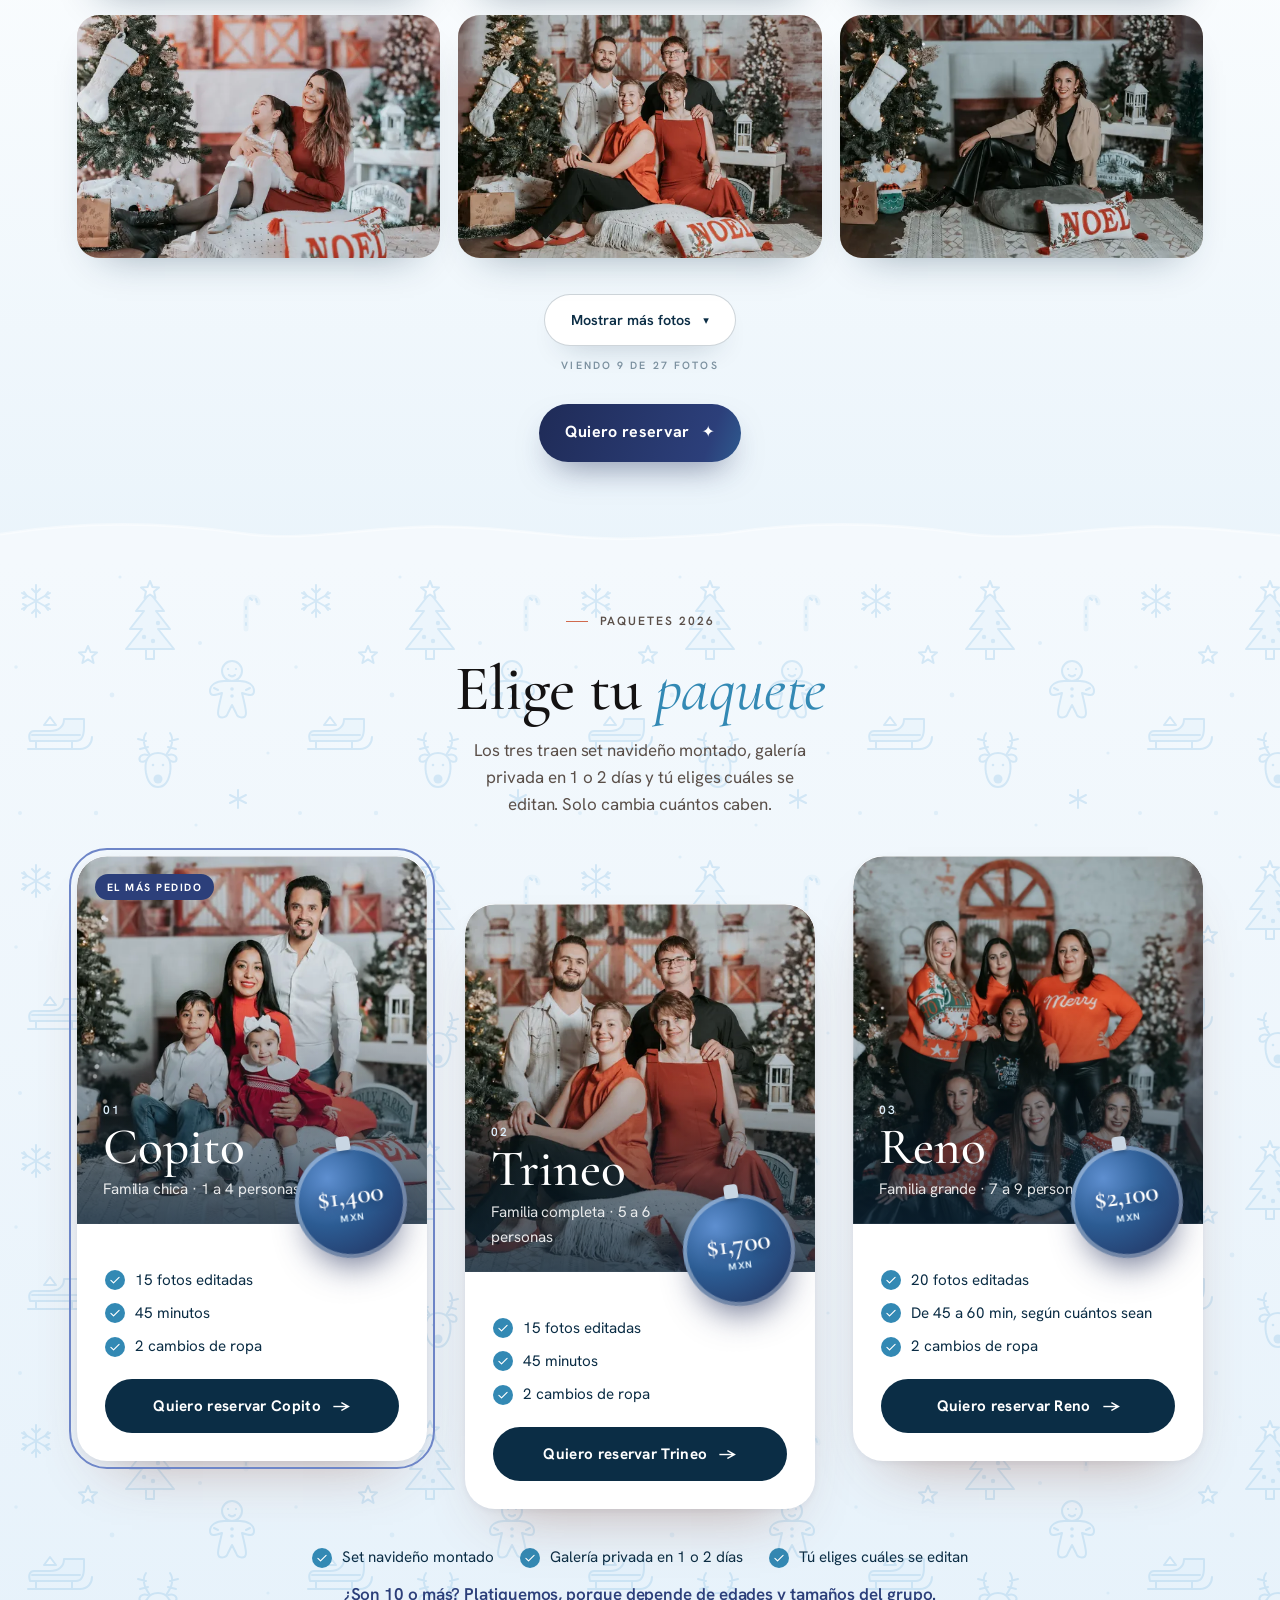
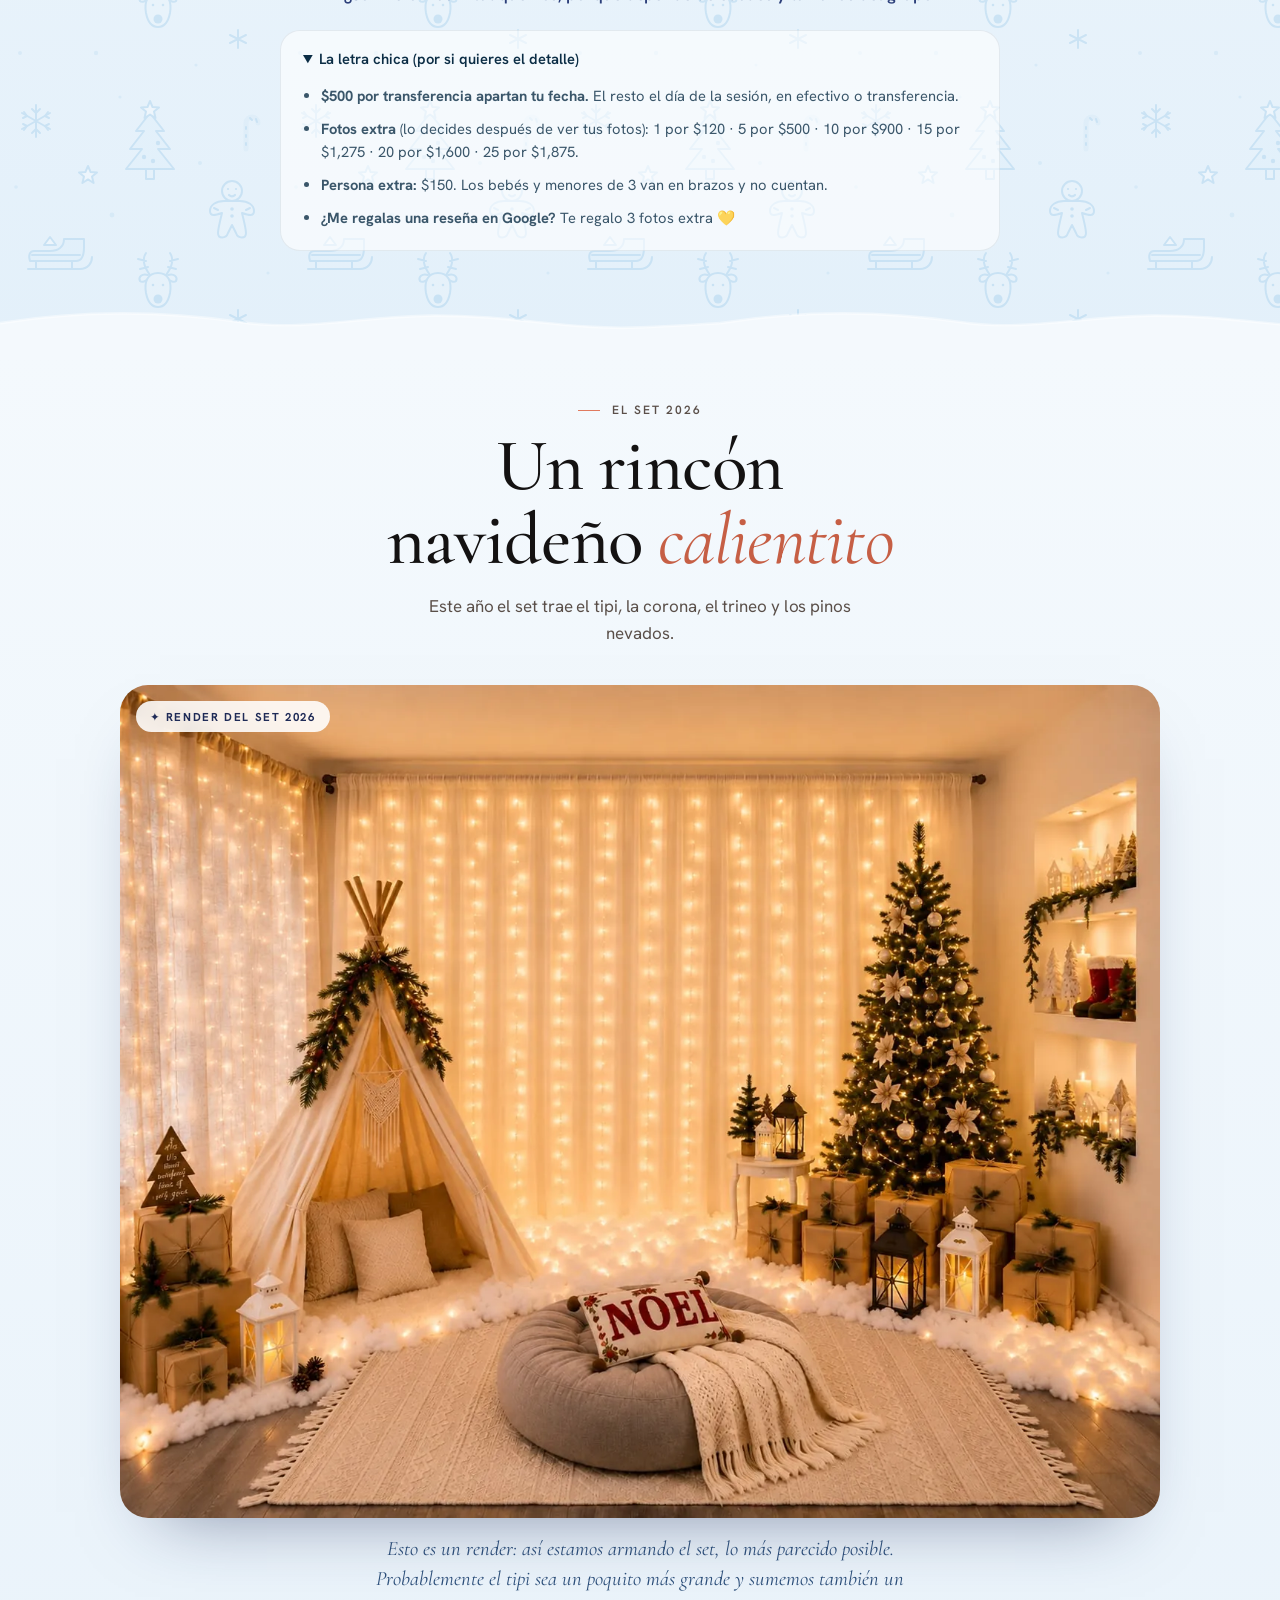
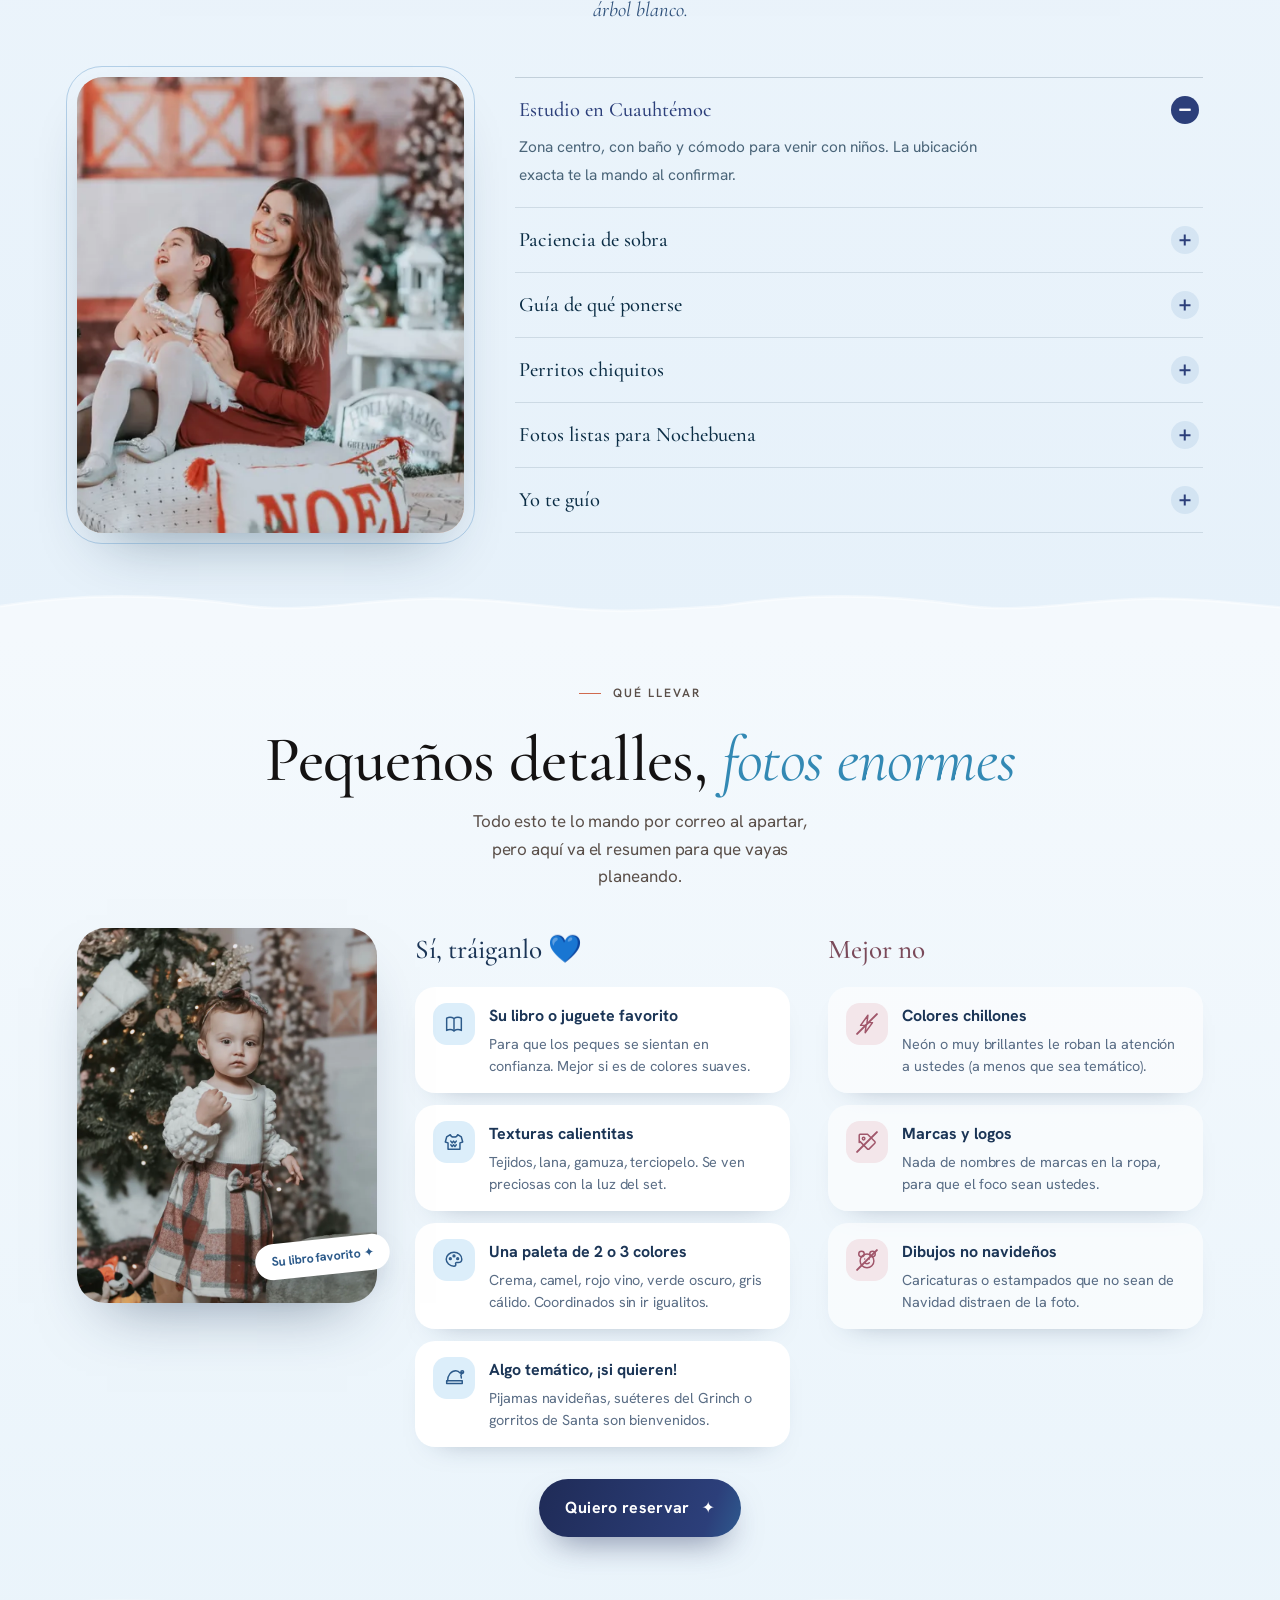
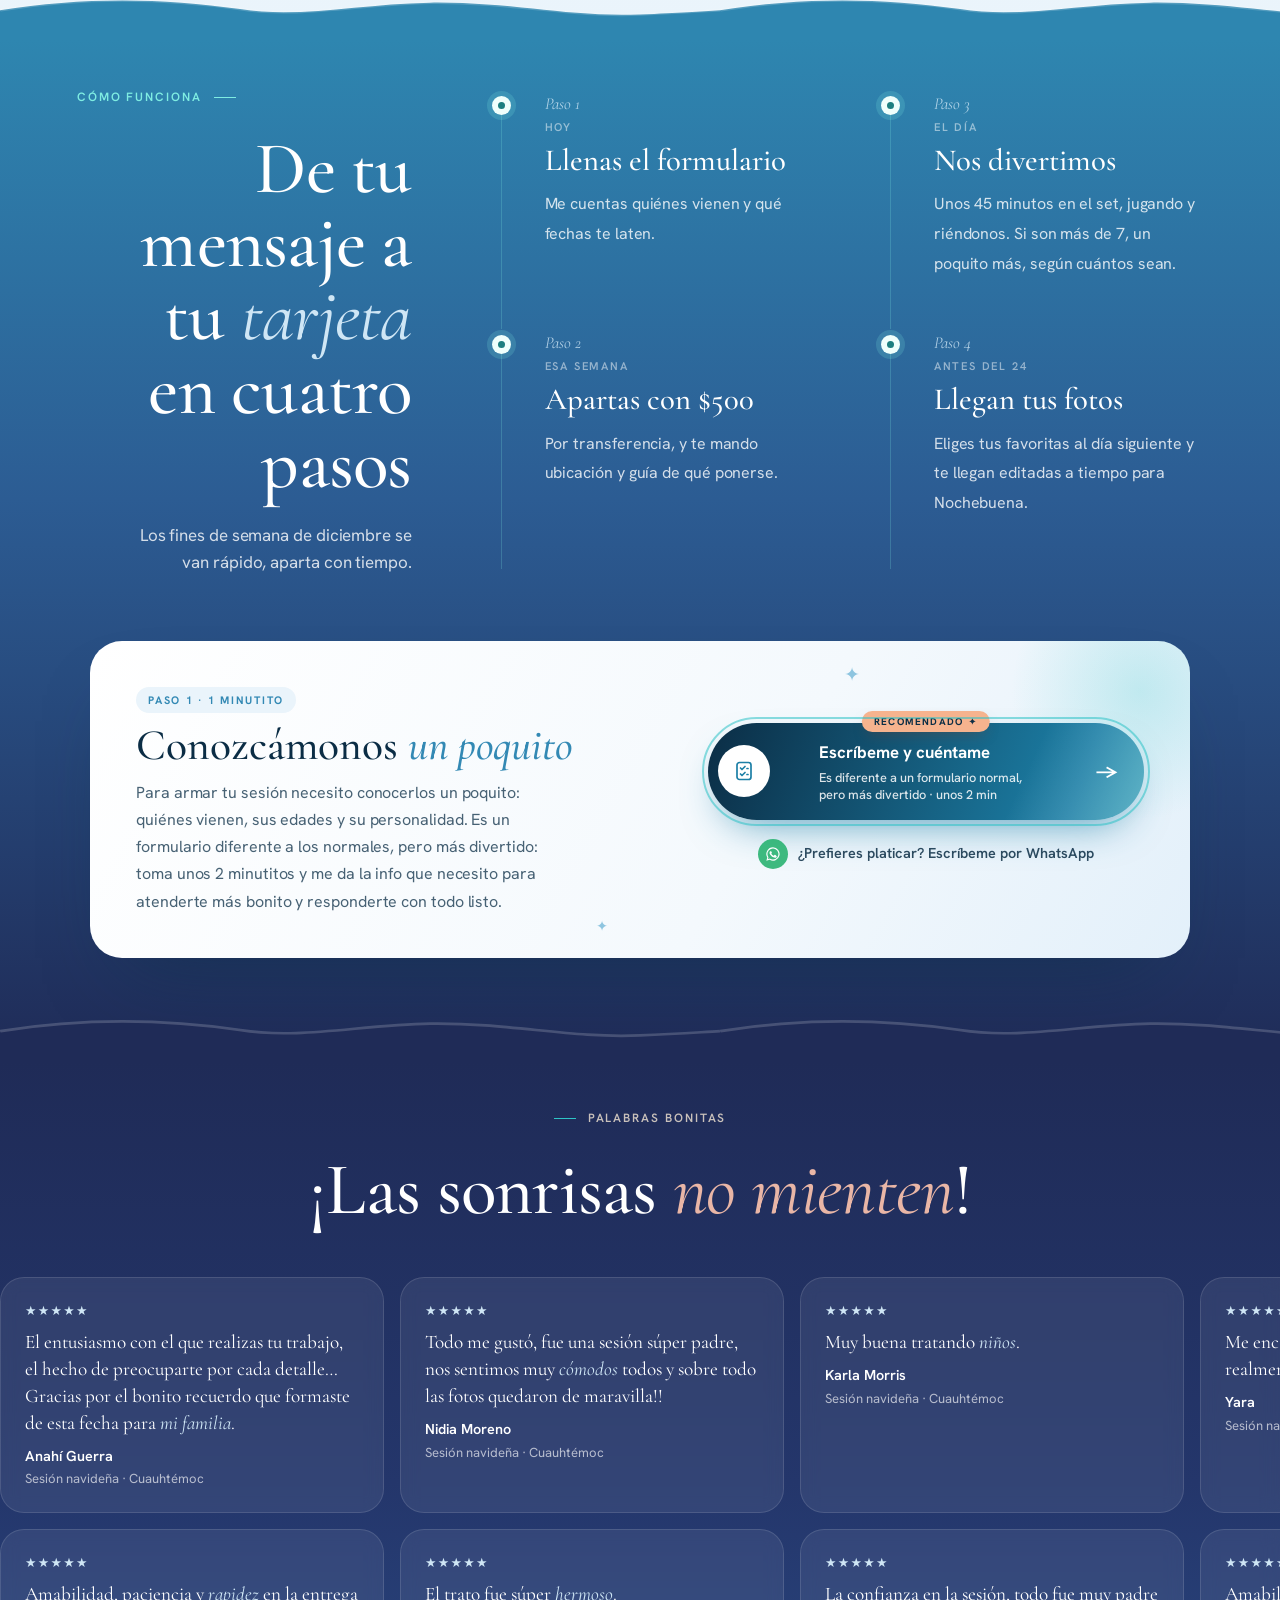
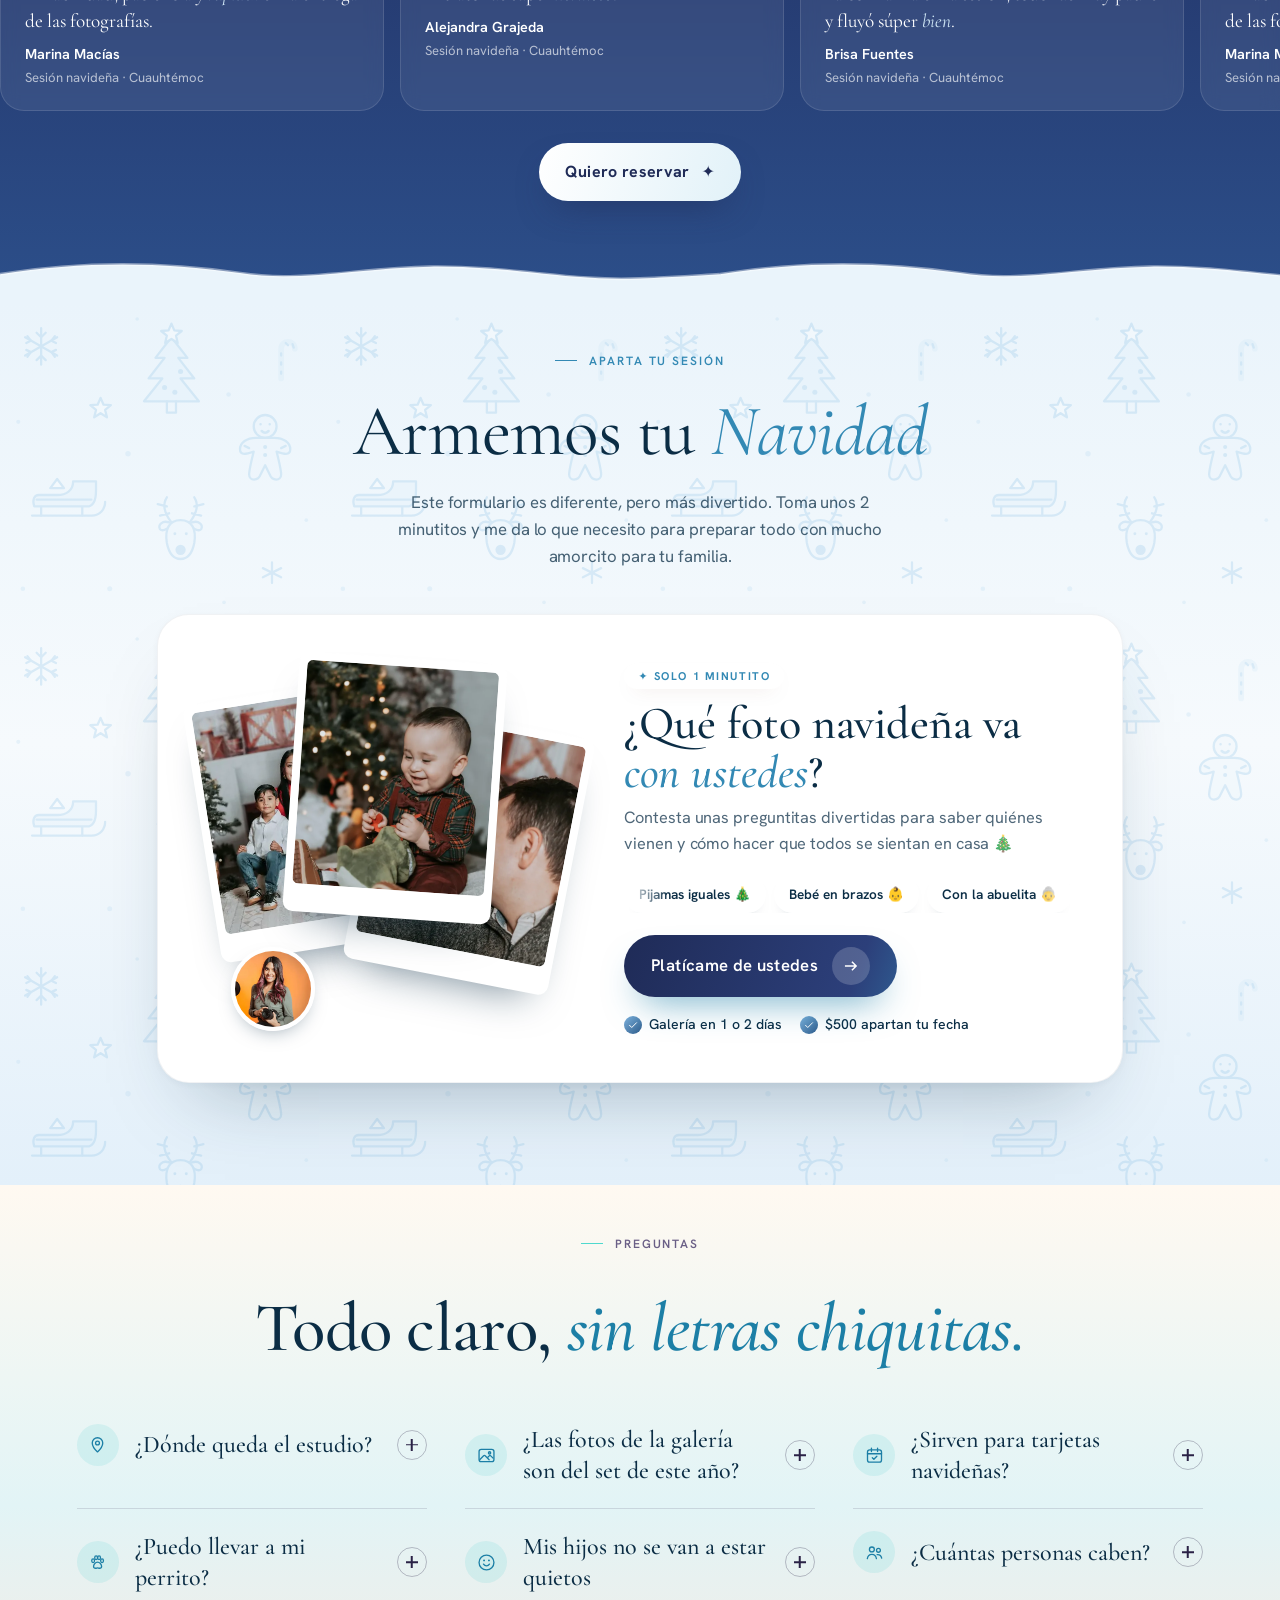
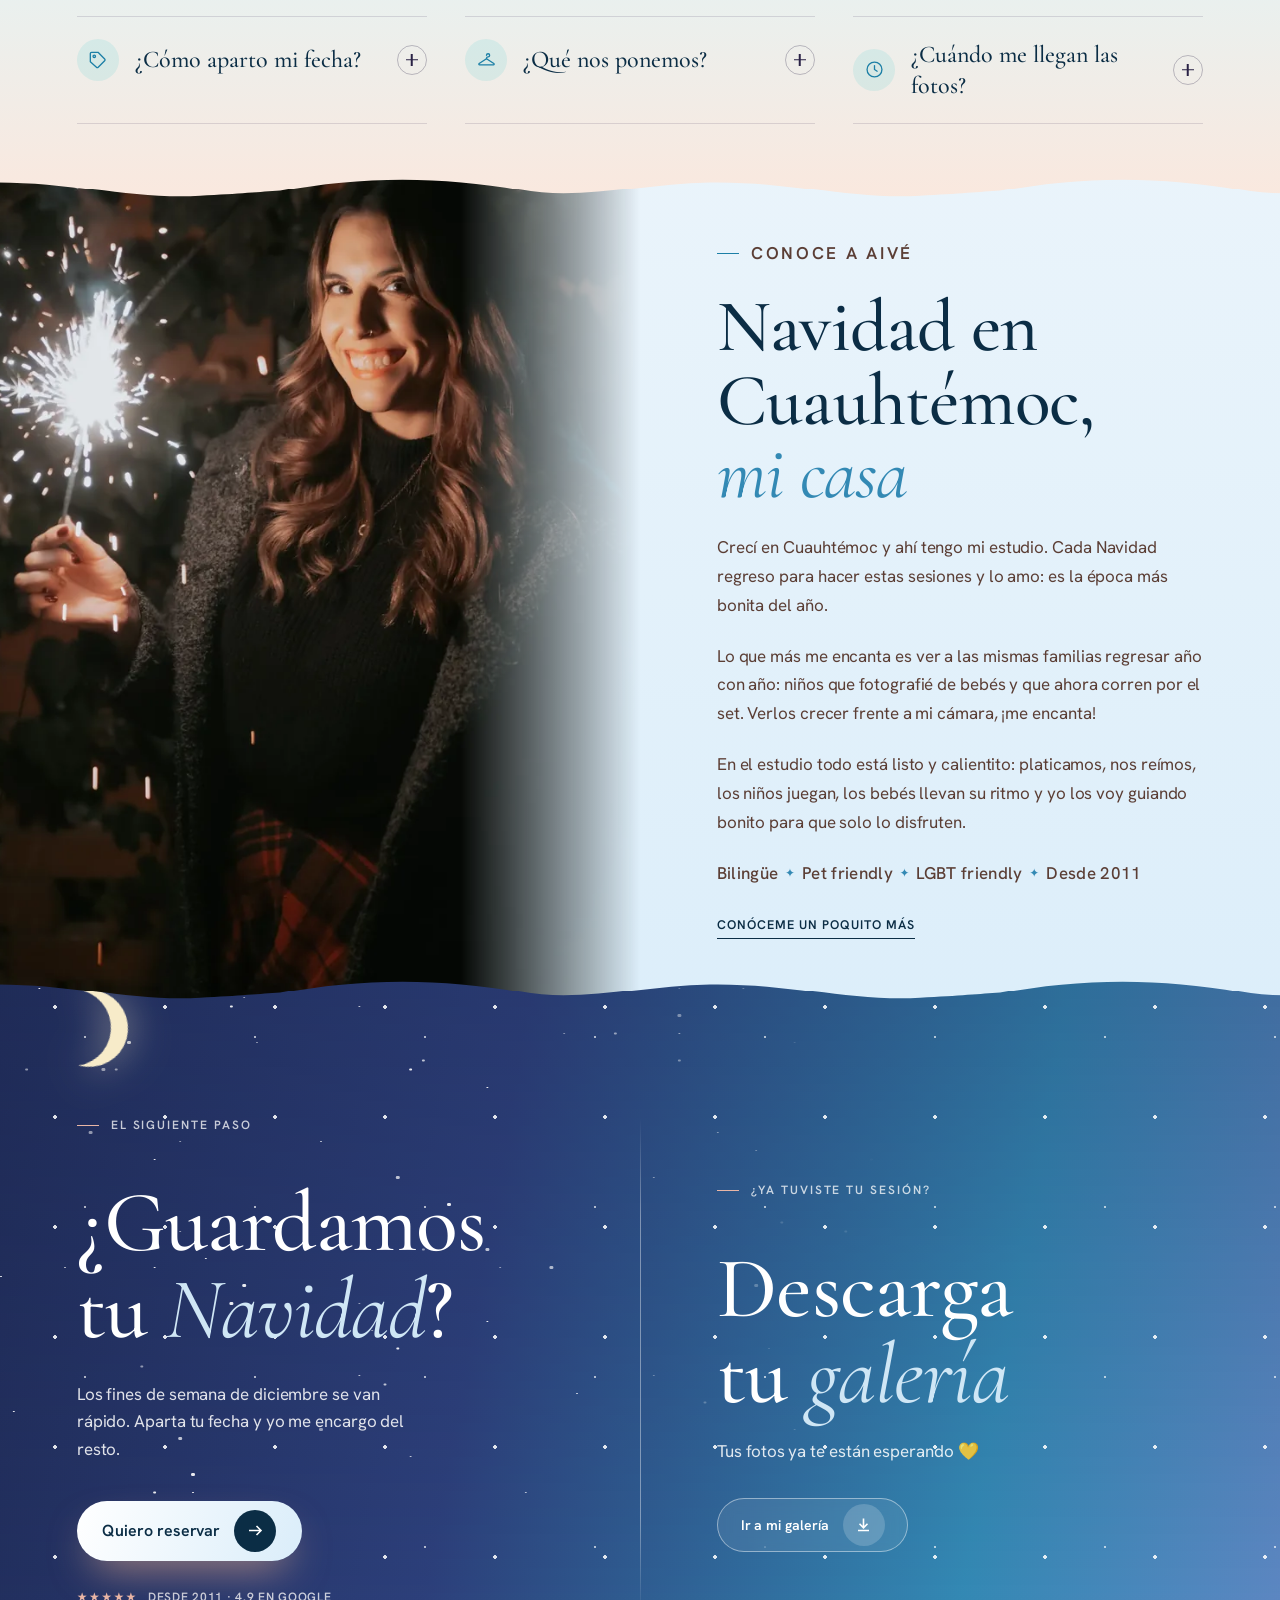
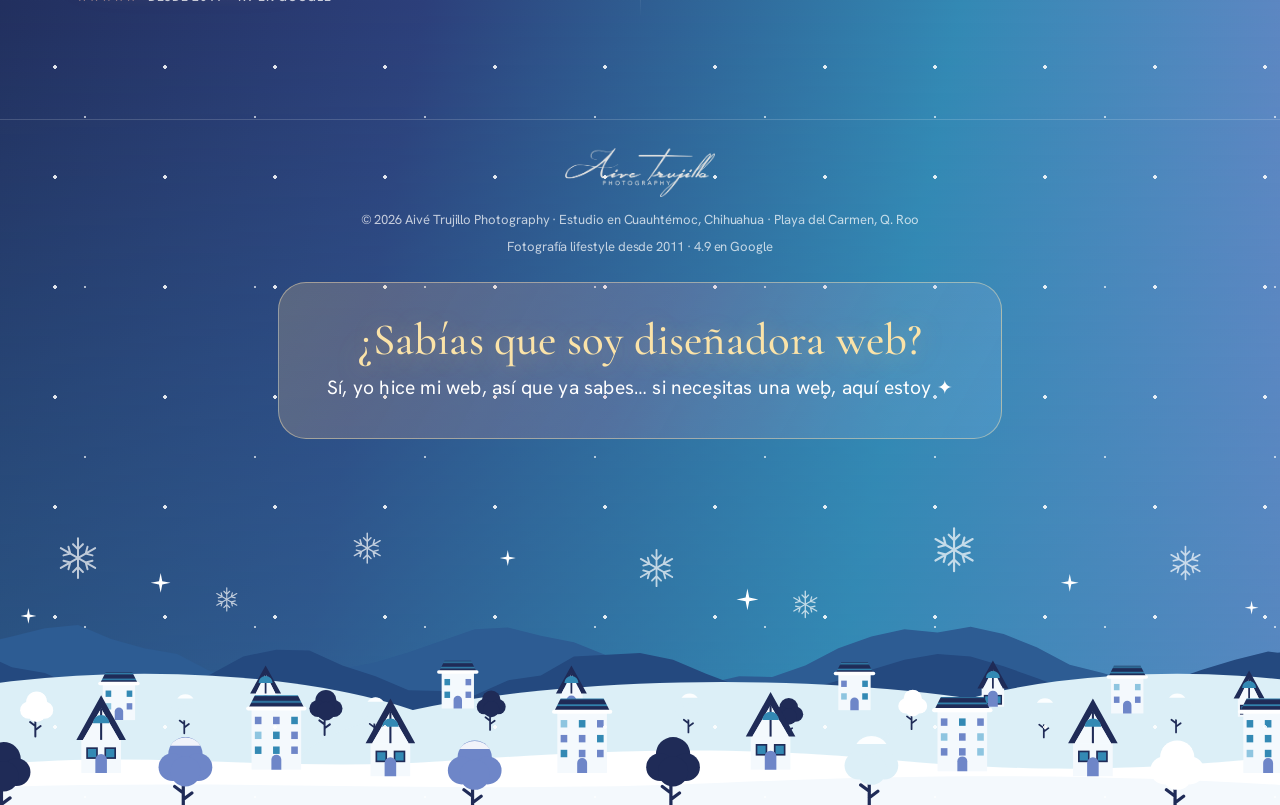
==== commit 9335e150: "Add files via upload" ====
--- a/index.html
+++ b/index.html
@@ -53,7 +53,7 @@
 
 <script type="application/ld+json">{"@context": "https://schema.org", "@type": "ProfessionalService", "@id": "https://aivetrujillo.com/#business", "name": "Aive Trujillo Photography", "url": "https://aivetrujillo.com/navidad-cuauhtemoc/", "image": "https://aivetrujillo.com/img/og-home.jpg", "address": {"@type": "PostalAddress", "addressLocality": "Playa del Carmen", "addressRegion": "Quintana Roo", "addressCountry": "MX"}, "telephone": "+52 984 177 4747", "description": "Fotos navideñas en estudio en Cuauhtémoc, Chihuahua. Set navideño montado, 15 fotos editadas, galería privada en 1 o 2 días. Paquetes Copito, Trineo y Reno.", "foundingDate": "2011", "areaServed": [{"@type": "City", "name": "Playa del Carmen"}, {"@type": "City", "name": "Tulum"}, {"@type": "Place", "name": "Riviera Maya"}, {"@type": "City", "name": "Cuauhtémoc, Chihuahua"}], "knowsLanguage": ["en", "es"], "sameAs": ["https://www.instagram.com/aivetrujillophotography", "https://www.facebook.com/aivetrujillophotograph"], "founder": {"@type": "Person", "@id": "https://aivetrujillo.com/#aive", "name": "Aivé Trujillo", "jobTitle": "Fotógrafa lifestyle", "alumniOf": "Licenciatura en Fotografía Documental"}}</script>
 <script type="application/ld+json">{"@context": "https://schema.org", "@type": "Service", "name": "Navidad en Cuauhtémoc", "serviceType": "Navidad en Cuauhtémoc", "provider": {"@id": "https://aivetrujillo.com/#business"}, "areaServed": ["Cuauhtémoc, Chihuahua"], "url": "https://aivetrujillo.com/navidad-cuauhtemoc/", "description": "Fotos navideñas en estudio en Cuauhtémoc, Chihuahua. Set navideño montado, 15 fotos editadas, galería privada en 1 o 2 días. Paquetes Copito, Trineo y Reno."}</script><script type="application/ld+json">{"@context": "https://schema.org", "@type": "FAQPage", "mainEntity": [{"@type": "Question", "name": "¿Dónde queda el estudio?", "acceptedAnswer": {"@type": "Answer", "text": "En la zona centro de Ciudad Cuauhtémoc. La ubicación exacta te la mando por WhatsApp junto con la confirmación. Hay estacionamiento cerca y baño, cómodo para venir con niños."}}, {"@type": "Question", "name": "¿Las fotos de la galería son del set de este año?", "acceptedAnswer": {"@type": "Answer", "text": "Son de temporadas anteriores. El set 2026 es nuevo y en cuanto esté montado subo fotos reales."}}, {"@type": "Question", "name": "¿Sirven para tarjetas navideñas?", "acceptedAnswer": {"@type": "Answer", "text": "¡Sí! Si las quieres para tarjetas, agenda en noviembre o la primera semana de diciembre para que lleguen a tiempo."}}, {"@type": "Question", "name": "¿Puedo llevar a mi perrito?", "acceptedAnswer": {"@type": "Answer", "text": "Sí, perritos de talla pequeña. Por el tamaño del set no es posible recibir razas grandes."}}, {"@type": "Question", "name": "Mis hijos no se van a estar quietos", "acceptedAnswer": {"@type": "Answer", "text": "Está perfecto. A los niños no se les pide posar: jugamos, esperamos su momento y si hay que parar para comer o dormir, paramos."}}, {"@type": "Question", "name": "¿Cuántas personas caben?", "acceptedAnswer": {"@type": "Answer", "text": "Copito es para 1 a 4 personas, Trineo para 5 a 6 y Reno para 7 a 9 (20 fotos, $2,100). Los bebés y menores de 3 van en brazos. ¿Son 10 o más? Platiquemos, porque depende de edades y tamaños."}}, {"@type": "Question", "name": "¿Cómo aparto mi fecha?", "acceptedAnswer": {"@type": "Answer", "text": "Con $500 por transferencia. El resto lo pagas el día de la sesión, en efectivo o transferencia."}}, {"@type": "Question", "name": "¿Qué nos ponemos?", "acceptedAnswer": {"@type": "Answer", "text": "Capas y texturas: lana, tejidos gruesos, gamuza. Colores como camel, crema, vino, verde profundo o gris cálido, mejor apagados que brillantes. Te mando mi guía al apartar."}}, {"@type": "Question", "name": "¿Cuándo me llegan las fotos?", "acceptedAnswer": {"@type": "Answer", "text": "Te mando la galería el mismo día o al día siguiente para que elijas tus favoritas. Después las edito a mano, una por una, para que las tengas a más tardar el 24 y en Nochebuena ya las tengan."}}]}</script>
-<style>.nav--landing .nav-in{display:flex;align-items:center;justify-content:space-between;gap:16px}.nav--landing .nav-right{display:flex;align-items:center;gap:14px;margin-left:auto}.iris-blade{background:linear-gradient(180deg,#8E2433 0%,#6B1A27 60%,#3F0F18 100%)!important}.iris-blade:nth-child(even){background:linear-gradient(180deg,#2E6B4F 0%,#1F4A3A 60%,#10271F 100%)!important}.iris-ring{border:3px solid #E2C27A!important;box-shadow:0 0 0 10px rgba(226,194,122,.18),0 0 60px rgba(255,214,140,.35),inset 0 0 40px rgba(255,214,140,.2)!important}.xl-lights{position:absolute;left:50%;top:50%;width:min(62vmin,460px);aspect-ratio:1;translate:-50% -50%;pointer-events:none;z-index:3}.xl-lights i{position:absolute;left:50%;top:50%;width:12px;height:16px;margin:-8px 0 0 -6px;border-radius:50% 50% 45% 45%;transform:rotate(var(--a)) translateY(calc(min(31vmin,230px) * -1 - 4px));animation:xlBlink 1.5s ease-in-out infinite;animation-delay:var(--d)}.xl-lights i:nth-child(4n+1){background:#FF5A5A;box-shadow:0 0 12px #FF5A5A}.xl-lights i:nth-child(4n+2){background:#FFD45E;box-shadow:0 0 12px #FFD45E}.xl-lights i:nth-child(4n+3){background:#5EE08B;box-shadow:0 0 12px #5EE08B}.xl-lights i:nth-child(4n+4){background:#7FC8FF;box-shadow:0 0 12px #7FC8FF}@keyframes xlBlink{0%,100%{opacity:1;filter:brightness(1.2)}50%{opacity:.35;filter:brightness(.7)}}.xl-snow{position:absolute;inset:0;overflow:hidden;pointer-events:none;z-index:2}.xl-snow b{position:absolute;top:-6%;left:var(--x);color:rgba(255,255,255,.85);font-size:calc(14px * var(--z));font-weight:400;animation:xlFall var(--s) linear infinite;animation-delay:var(--dl)}@keyframes xlFall{to{transform:translateY(112vh) rotate(360deg)}}.iris-place{color:#F3DFA8!important}.loader.xmas{position:fixed;inset:0;z-index:700;background:#0E1F45;overflow:hidden;display:block}.xm-sky{position:absolute;inset:0;background:radial-gradient(120% 80% at 50% 110%,#3E78C2 0%,#244A8F 35%,#16285E 65%,#0B1638 100%)}.xm-stars{position:absolute;inset:0;background-image:radial-gradient(circle,#fff 1.2px,transparent 1.8px),radial-gradient(circle,rgba(255,255,255,.7) 1px,transparent 1.5px);background-size:110px 110px,57px 57px;background-position:0 0,30px 40px;animation:xmTw 3s ease-in-out infinite alternate}@keyframes xmTw{from{opacity:.55}to{opacity:1}}.xm-moon{position:absolute;right:13%;top:11%;width:clamp(70px,9vw,120px);aspect-ratio:1;border-radius:50%;background:transparent;box-shadow:calc(clamp(70px,9vw,120px) * -.26) 0 0 0 #F6E3AE;filter:drop-shadow(0 0 18px rgba(255,236,190,.55));transform:rotate(-18deg)}.xm-santa{position:absolute;left:0;top:18%;width:clamp(300px,40vw,560px);z-index:30;cursor:grab;touch-action:none;outline:none;-webkit-tap-highlight-color:transparent;user-select:none;filter:drop-shadow(0 8px 10px rgba(6,12,34,.45))}.xm-santa:focus,.xm-santa:focus-visible{outline:none!important}.xm-santa.is-drag{cursor:grabbing;animation:none!important}.xm-santa.is-paused{animation:xmWiggle 1.2s ease-in-out infinite}@keyframes xmWiggle{0%,100%{translate:0 0}50%{translate:0 -6px}}.xm-text{position:absolute;left:0;right:0;top:40%;z-index:4;display:grid;justify-items:center;gap:10px;text-align:center;color:#fff}.xm-text b{font-family:var(--serif);font-weight:500;font-size:clamp(2.8rem,9vw,7rem);line-height:.95;letter-spacing:.06em;text-shadow:0 6px 40px rgba(130,180,255,.45)}.xm-text span{font:700 clamp(.8rem,1.4vw,1rem) var(--body);letter-spacing:.32em;text-transform:uppercase;color:#CFE3FA}.xm-village{position:absolute;left:0;right:0;bottom:0;height:clamp(200px,30vh,340px);z-index:5;background-position:center bottom;background-size:cover;background-repeat:no-repeat}.xm-snow{position:absolute;inset:0;z-index:6;pointer-events:none;overflow:hidden}.xm-snow b{position:absolute;top:-6%;left:var(--x);color:rgba(255,255,255,.85);font-size:calc(14px * var(--z));font-weight:400;animation:xlFall var(--s) linear infinite;animation-delay:var(--dl)}.xm-village{-webkit-mask-image:linear-gradient(180deg,transparent 0%,rgba(0,0,0,.55) 28%,#000 60%);mask-image:linear-gradient(180deg,transparent 0%,rgba(0,0,0,.55) 28%,#000 60%);filter:brightness(.72) saturate(.85) hue-rotate(-6deg)}.xm-village::after{content:"";position:absolute;inset:0;background:linear-gradient(180deg,rgba(36,74,143,.55) 0%,rgba(22,40,94,.35) 50%,rgba(14,31,69,.15) 100%);mix-blend-mode:multiply}.xm-sky::after{content:"";position:absolute;left:0;right:0;bottom:0;height:45%;background:linear-gradient(180deg,transparent,rgba(62,120,194,.35))}.xm-hint{margin-top:6px;font:500 clamp(.85rem,1.4vw,1rem) var(--body);letter-spacing:.04em;color:#F6DFA6;animation:xmHint 2.6s ease-in-out infinite}@keyframes xmHint{0%,100%{opacity:.75}50%{opacity:1}}.xm-go{margin-top:clamp(18px,3vh,30px);display:inline-flex;align-items:center;gap:10px;padding:14px 34px;border:1px solid rgba(255,255,255,.55);border-radius:999px;background:rgba(255,255,255,.14);-webkit-backdrop-filter:blur(10px);backdrop-filter:blur(10px);color:#fff;font:700 .95rem var(--body);letter-spacing:.2em;text-transform:uppercase;cursor:pointer;transition:background-color .35s,color .35s,transform .35s;animation:xmPulse 2.4s ease-in-out infinite}.xm-go:hover,.xm-go:focus-visible{background:#fff;color:#16285E;transform:translateY(-2px)}.xm-go i{font-style:normal;color:#F6DFA6}.xm-go:hover i{color:#C9A46A}@keyframes xmPulse{0%,100%{box-shadow:0 0 0 0 rgba(255,255,255,.35)}50%{box-shadow:0 0 0 14px rgba(255,255,255,0)}}.xm-text{pointer-events:auto}.nav--landing.is-solid{background:rgba(255,255,255,.86)!important;color:#1F2B57!important;box-shadow:0 12px 30px -22px rgba(31,43,87,.45)}.nav--landing.is-solid .lang a{color:#1F2B57!important}.xm-game{display:flex;gap:8px;justify-content:center;flex-wrap:wrap;margin-top:6px}.xm-game[hidden]{display:none}.xm-game button,.xm-end-btns button{padding:9px 18px;border-radius:999px;border:1px solid rgba(246,223,166,.6);background:rgba(246,223,166,.14);color:#FBE3A8;font:700 .8rem var(--body);letter-spacing:.12em;text-transform:uppercase;cursor:pointer;transition:background-color .3s,color .3s,transform .3s}.xm-game button:hover,.xm-end-btns button:hover{background:#FBE3A8;color:#16285E;transform:translateY(-2px)}.xm-field{position:absolute;inset:0;z-index:25;pointer-events:none;overflow:hidden}.xm-flake{position:absolute;top:0;color:#fff;text-shadow:0 0 10px rgba(180,220,255,.9);line-height:1;will-change:transform}.xm-hud{position:absolute;top:18px;left:50%;translate:-50% 0;z-index:40;display:flex;gap:18px;padding:10px 22px;border-radius:999px;background:rgba(255,255,255,.14);backdrop-filter:blur(8px);color:#fff;font:700 1.1rem var(--body)}.xm-hud[hidden],.xm-end[hidden]{display:none}.xm-hud b{display:inline-block;color:#FBE3A8;min-width:1.6em;text-align:center}.xm-end{position:absolute;left:50%;top:50%;translate:-50% -50%;z-index:45;display:grid;justify-items:center;gap:10px;padding:clamp(24px,4vw,40px) clamp(24px,5vw,56px);border-radius:28px;background:rgba(14,31,69,.82);backdrop-filter:blur(10px);border:1px solid rgba(246,223,166,.4);color:#fff;text-align:center;width:min(92vw,520px)}.xm-end p{margin:0;font-family:var(--serif);font-size:clamp(1.8rem,4vw,2.6rem);line-height:1.1}.xm-end p b{color:#FBE3A8}.xm-end small{color:#CFE3FA;font-size:.95rem}.xm-end-btns{display:flex;gap:8px;flex-wrap:wrap;justify-content:center;margin-top:8px}.xm-end-go{background:#fff!important;color:#16285E!important}.loader.xmas.is-playing .xm-text{opacity:0;pointer-events:none;transition:opacity .4s}.loader.xmas.is-playing .xm-santa{cursor:none}body.playa .bluehour{padding-bottom:0!important;min-height:0!important}.lp-foot{position:relative;z-index:6;display:grid;justify-items:center;gap:6px;margin-top:clamp(60px,8vw,110px);padding:28px 16px 34px;border-top:1px solid rgba(255,255,255,.16);text-align:center;color:rgba(255,255,255,.72);font-size:.82rem;letter-spacing:.04em;pointer-events:none;user-select:none}.lp-foot img{width:150px;height:auto;opacity:.9;margin-bottom:6px}.lp-foot p{margin:0}.lp-wd{position:relative;display:grid;justify-items:center;gap:8px;margin-top:18px!important;padding:clamp(22px,3vw,34px) clamp(22px,4vw,48px);border-radius:28px;max-width:860px;overflow:hidden;background:linear-gradient(120deg,rgba(255,214,140,.22),rgba(240,140,170,.18),rgba(120,190,240,.22));border:1px solid rgba(255,230,180,.45);color:#fff;font-size:clamp(1rem,1.5vw,1.2rem);letter-spacing:.01em;animation:wdGlow 3s ease-in-out infinite}.lp-wd::before{content:"";position:absolute;inset:0;background:linear-gradient(110deg,transparent 30%,rgba(255,255,255,.22) 50%,transparent 70%);transform:translateX(-100%);animation:wdShine 4s ease-in-out infinite}.lp-wd b{display:block;font-family:var(--serif);font-weight:500;font-size:clamp(1.8rem,3.6vw,2.8rem);line-height:1.05;color:#FBE3A8;text-shadow:0 4px 24px rgba(255,214,140,.35)}@media (max-width:560px){.nav--landing .lang{font-size:.8rem}.nav--landing .brand img{max-width:120px;height:auto}.nav--landing .btn{padding:10px 16px;font-size:.85rem}}</style></head>
+<style>.nav--landing .nav-in{display:flex;align-items:center;justify-content:space-between;gap:16px}.nav--landing .nav-right{display:flex;align-items:center;gap:14px;margin-left:auto}.iris-blade{background:linear-gradient(180deg,#8E2433 0%,#6B1A27 60%,#3F0F18 100%)!important}.iris-blade:nth-child(even){background:linear-gradient(180deg,#2E6B4F 0%,#1F4A3A 60%,#10271F 100%)!important}.iris-ring{border:3px solid #E2C27A!important;box-shadow:0 0 0 10px rgba(226,194,122,.18),0 0 60px rgba(255,214,140,.35),inset 0 0 40px rgba(255,214,140,.2)!important}.xl-lights{position:absolute;left:50%;top:50%;width:min(62vmin,460px);aspect-ratio:1;translate:-50% -50%;pointer-events:none;z-index:3}.xl-lights i{position:absolute;left:50%;top:50%;width:12px;height:16px;margin:-8px 0 0 -6px;border-radius:50% 50% 45% 45%;transform:rotate(var(--a)) translateY(calc(min(31vmin,230px) * -1 - 4px));animation:xlBlink 1.5s ease-in-out infinite;animation-delay:var(--d)}.xl-lights i:nth-child(4n+1){background:#FF5A5A;box-shadow:0 0 12px #FF5A5A}.xl-lights i:nth-child(4n+2){background:#FFD45E;box-shadow:0 0 12px #FFD45E}.xl-lights i:nth-child(4n+3){background:#5EE08B;box-shadow:0 0 12px #5EE08B}.xl-lights i:nth-child(4n+4){background:#7FC8FF;box-shadow:0 0 12px #7FC8FF}@keyframes xlBlink{0%,100%{opacity:1;filter:brightness(1.2)}50%{opacity:.35;filter:brightness(.7)}}.xl-snow{position:absolute;inset:0;overflow:hidden;pointer-events:none;z-index:2}.xl-snow b{position:absolute;top:-6%;left:var(--x);color:rgba(255,255,255,.85);font-size:calc(14px * var(--z));font-weight:400;animation:xlFall var(--s) linear infinite;animation-delay:var(--dl)}@keyframes xlFall{to{transform:translateY(112vh) rotate(360deg)}}.iris-place{color:#F3DFA8!important}.loader.xmas{position:fixed;inset:0;z-index:700;background:#0E1F45;overflow:hidden;display:block}.xm-sky{position:absolute;inset:0;background:radial-gradient(120% 80% at 50% 110%,#3E78C2 0%,#244A8F 35%,#16285E 65%,#0B1638 100%)}.xm-stars{position:absolute;inset:0;background-image:radial-gradient(circle,#fff 1.2px,transparent 1.8px),radial-gradient(circle,rgba(255,255,255,.7) 1px,transparent 1.5px);background-size:110px 110px,57px 57px;background-position:0 0,30px 40px;animation:xmTw 3s ease-in-out infinite alternate}@keyframes xmTw{from{opacity:.55}to{opacity:1}}.xm-moon{position:absolute;right:13%;top:11%;width:clamp(70px,9vw,120px);aspect-ratio:1;border-radius:50%;background:transparent;box-shadow:calc(clamp(70px,9vw,120px) * -.26) 0 0 0 #F6E3AE;filter:drop-shadow(0 0 18px rgba(255,236,190,.55));transform:rotate(-18deg)}.xm-santa{position:absolute;left:0;top:18%;width:clamp(300px,40vw,560px);z-index:30;cursor:grab;touch-action:none;outline:none;-webkit-tap-highlight-color:transparent;user-select:none;filter:drop-shadow(0 8px 10px rgba(6,12,34,.45))}.xm-santa:focus,.xm-santa:focus-visible{outline:none!important}.xm-santa.is-drag{cursor:grabbing;animation:none!important}.xm-santa.is-paused{animation:xmWiggle 1.2s ease-in-out infinite}@keyframes xmWiggle{0%,100%{translate:0 0}50%{translate:0 -6px}}.xm-text{position:absolute;left:0;right:0;top:40%;z-index:4;display:grid;justify-items:center;gap:10px;text-align:center;color:#fff}.xm-text b{font-family:var(--serif);font-weight:500;font-size:clamp(2.8rem,9vw,7rem);line-height:.95;letter-spacing:.06em;text-shadow:0 6px 40px rgba(130,180,255,.45)}.xm-text span{font:700 clamp(.8rem,1.4vw,1rem) var(--body);letter-spacing:.32em;text-transform:uppercase;color:#CFE3FA}.xm-village{position:absolute;left:0;right:0;bottom:0;height:clamp(200px,30vh,340px);z-index:5;background-position:center bottom;background-size:cover;background-repeat:no-repeat}.xm-snow{position:absolute;inset:0;z-index:6;pointer-events:none;overflow:hidden}.xm-snow b{position:absolute;top:-6%;left:var(--x);color:rgba(255,255,255,.85);font-size:calc(14px * var(--z));font-weight:400;animation:xlFall var(--s) linear infinite;animation-delay:var(--dl)}.xm-village{-webkit-mask-image:linear-gradient(180deg,transparent 0%,rgba(0,0,0,.55) 28%,#000 60%);mask-image:linear-gradient(180deg,transparent 0%,rgba(0,0,0,.55) 28%,#000 60%);filter:brightness(.72) saturate(.85) hue-rotate(-6deg)}.xm-village::after{content:"";position:absolute;inset:0;background:linear-gradient(180deg,rgba(36,74,143,.55) 0%,rgba(22,40,94,.35) 50%,rgba(14,31,69,.15) 100%);mix-blend-mode:multiply}.xm-sky::after{content:"";position:absolute;left:0;right:0;bottom:0;height:45%;background:linear-gradient(180deg,transparent,rgba(62,120,194,.35))}.xm-hint{margin-top:6px;font:500 clamp(.85rem,1.4vw,1rem) var(--body);letter-spacing:.04em;color:#F6DFA6;animation:xmHint 2.6s ease-in-out infinite}@keyframes xmHint{0%,100%{opacity:.75}50%{opacity:1}}.xm-go{margin-top:clamp(18px,3vh,30px);display:inline-flex;align-items:center;gap:10px;padding:14px 34px;border:1px solid rgba(255,255,255,.55);border-radius:999px;background:rgba(255,255,255,.14);-webkit-backdrop-filter:blur(10px);backdrop-filter:blur(10px);color:#fff;font:700 .95rem var(--body);letter-spacing:.2em;text-transform:uppercase;cursor:pointer;transition:background-color .35s,color .35s,transform .35s;animation:xmPulse 2.4s ease-in-out infinite}.xm-go:hover,.xm-go:focus-visible{background:#fff;color:#16285E;transform:translateY(-2px)}.xm-go i{font-style:normal;color:#F6DFA6}.xm-go:hover i{color:#C9A46A}@keyframes xmPulse{0%,100%{box-shadow:0 0 0 0 rgba(255,255,255,.35)}50%{box-shadow:0 0 0 14px rgba(255,255,255,0)}}.xm-text{pointer-events:auto}.nav--landing.is-solid{background:linear-gradient(90deg,rgba(22,40,94,.94),rgba(44,92,147,.92))!important;color:#fff!important;box-shadow:0 12px 30px -18px rgba(10,20,50,.6)}.nav--landing.is-solid .lang a{color:rgba(255,255,255,.75)!important}.nav--landing.is-solid .lang a[aria-current="true"]{color:#fff!important}.nav--landing.is-solid .brand .logo-l{opacity:1!important}.nav--landing.is-solid .brand .logo-d{opacity:0!important}.nav--landing.is-solid .btn{color:#16285E!important;background:#fff!important;border-color:#fff!important}.nav--landing.is-solid .btn:hover{background:#FBE3A8!important;border-color:#FBE3A8!important}.xm-game{display:flex;gap:8px;justify-content:center;flex-wrap:wrap;margin-top:6px}.xm-game[hidden]{display:none}.xm-game button,.xm-end-btns button{padding:9px 18px;border-radius:999px;border:1px solid rgba(246,223,166,.6);background:rgba(246,223,166,.14);color:#FBE3A8;font:700 .8rem var(--body);letter-spacing:.12em;text-transform:uppercase;cursor:pointer;transition:background-color .3s,color .3s,transform .3s}.xm-game button:hover,.xm-end-btns button:hover{background:#FBE3A8;color:#16285E;transform:translateY(-2px)}.xm-field{position:absolute;inset:0;z-index:25;pointer-events:none;overflow:hidden}.xm-flake{position:absolute;top:0;color:#fff;text-shadow:0 0 10px rgba(180,220,255,.9);line-height:1;will-change:transform}.xm-hud{position:absolute;top:18px;left:50%;translate:-50% 0;z-index:40;display:flex;gap:18px;padding:10px 22px;border-radius:999px;background:rgba(255,255,255,.14);backdrop-filter:blur(8px);color:#fff;font:700 1.1rem var(--body)}.xm-hud[hidden],.xm-end[hidden]{display:none}.xm-hud b{display:inline-block;color:#FBE3A8;min-width:1.6em;text-align:center}.xm-end{position:absolute;left:50%;top:50%;translate:-50% -50%;z-index:45;display:grid;justify-items:center;gap:10px;padding:clamp(24px,4vw,40px) clamp(24px,5vw,56px);border-radius:28px;background:rgba(14,31,69,.82);backdrop-filter:blur(10px);border:1px solid rgba(246,223,166,.4);color:#fff;text-align:center;width:min(92vw,520px)}.xm-end p{margin:0;font-family:var(--serif);font-size:clamp(1.8rem,4vw,2.6rem);line-height:1.1}.xm-end p b{color:#FBE3A8}.xm-end small{color:#CFE3FA;font-size:.95rem}.xm-end-btns{display:flex;gap:8px;flex-wrap:wrap;justify-content:center;margin-top:8px}.xm-end-go{background:#fff!important;color:#16285E!important}.loader.xmas.is-playing .xm-text{opacity:0;pointer-events:none;transition:opacity .4s}.loader.xmas.is-playing .xm-santa{cursor:none}.xm-text{z-index:12!important}.xm-village,.xm-snow,.xm-sky{pointer-events:none}.loader.xmas{touch-action:none;-webkit-user-select:none;user-select:none}body.playa .bluehour{padding-bottom:0!important;min-height:0!important}.lp-foot{position:relative;z-index:6;display:grid;justify-items:center;gap:6px;margin-top:clamp(60px,8vw,110px);padding:28px 16px 34px;border-top:1px solid rgba(255,255,255,.16);text-align:center;color:rgba(255,255,255,.72);font-size:.82rem;letter-spacing:.04em;pointer-events:none;user-select:none}.lp-foot img{width:150px;height:auto;opacity:.9;margin-bottom:6px}.lp-foot p{margin:0}.lp-wd{position:relative;display:grid;justify-items:center;gap:8px;margin-top:18px!important;padding:clamp(22px,3vw,34px) clamp(22px,4vw,48px);border-radius:28px;max-width:860px;overflow:hidden;background:linear-gradient(120deg,rgba(255,214,140,.22),rgba(240,140,170,.18),rgba(120,190,240,.22));border:1px solid rgba(255,230,180,.45);color:#fff;font-size:clamp(1rem,1.5vw,1.2rem);letter-spacing:.01em;animation:wdGlow 3s ease-in-out infinite}.lp-wd::before{content:"";position:absolute;inset:0;background:linear-gradient(110deg,transparent 30%,rgba(255,255,255,.22) 50%,transparent 70%);transform:translateX(-100%);animation:wdShine 4s ease-in-out infinite}.lp-wd b{display:block;font-family:var(--serif);font-weight:500;font-size:clamp(1.8rem,3.6vw,2.8rem);line-height:1.05;color:#FBE3A8;text-shadow:0 4px 24px rgba(255,214,140,.35)}@media (max-width:560px){.nav--landing .lang{font-size:.8rem}.nav--landing .brand img{max-width:120px;height:auto}.nav--landing .btn{padding:10px 16px;font-size:.85rem}}</style></head>
 <body class="playa page-navidad theme-xmas">
 <a class="skip" href="#main">Saltar al contenido</a>
 
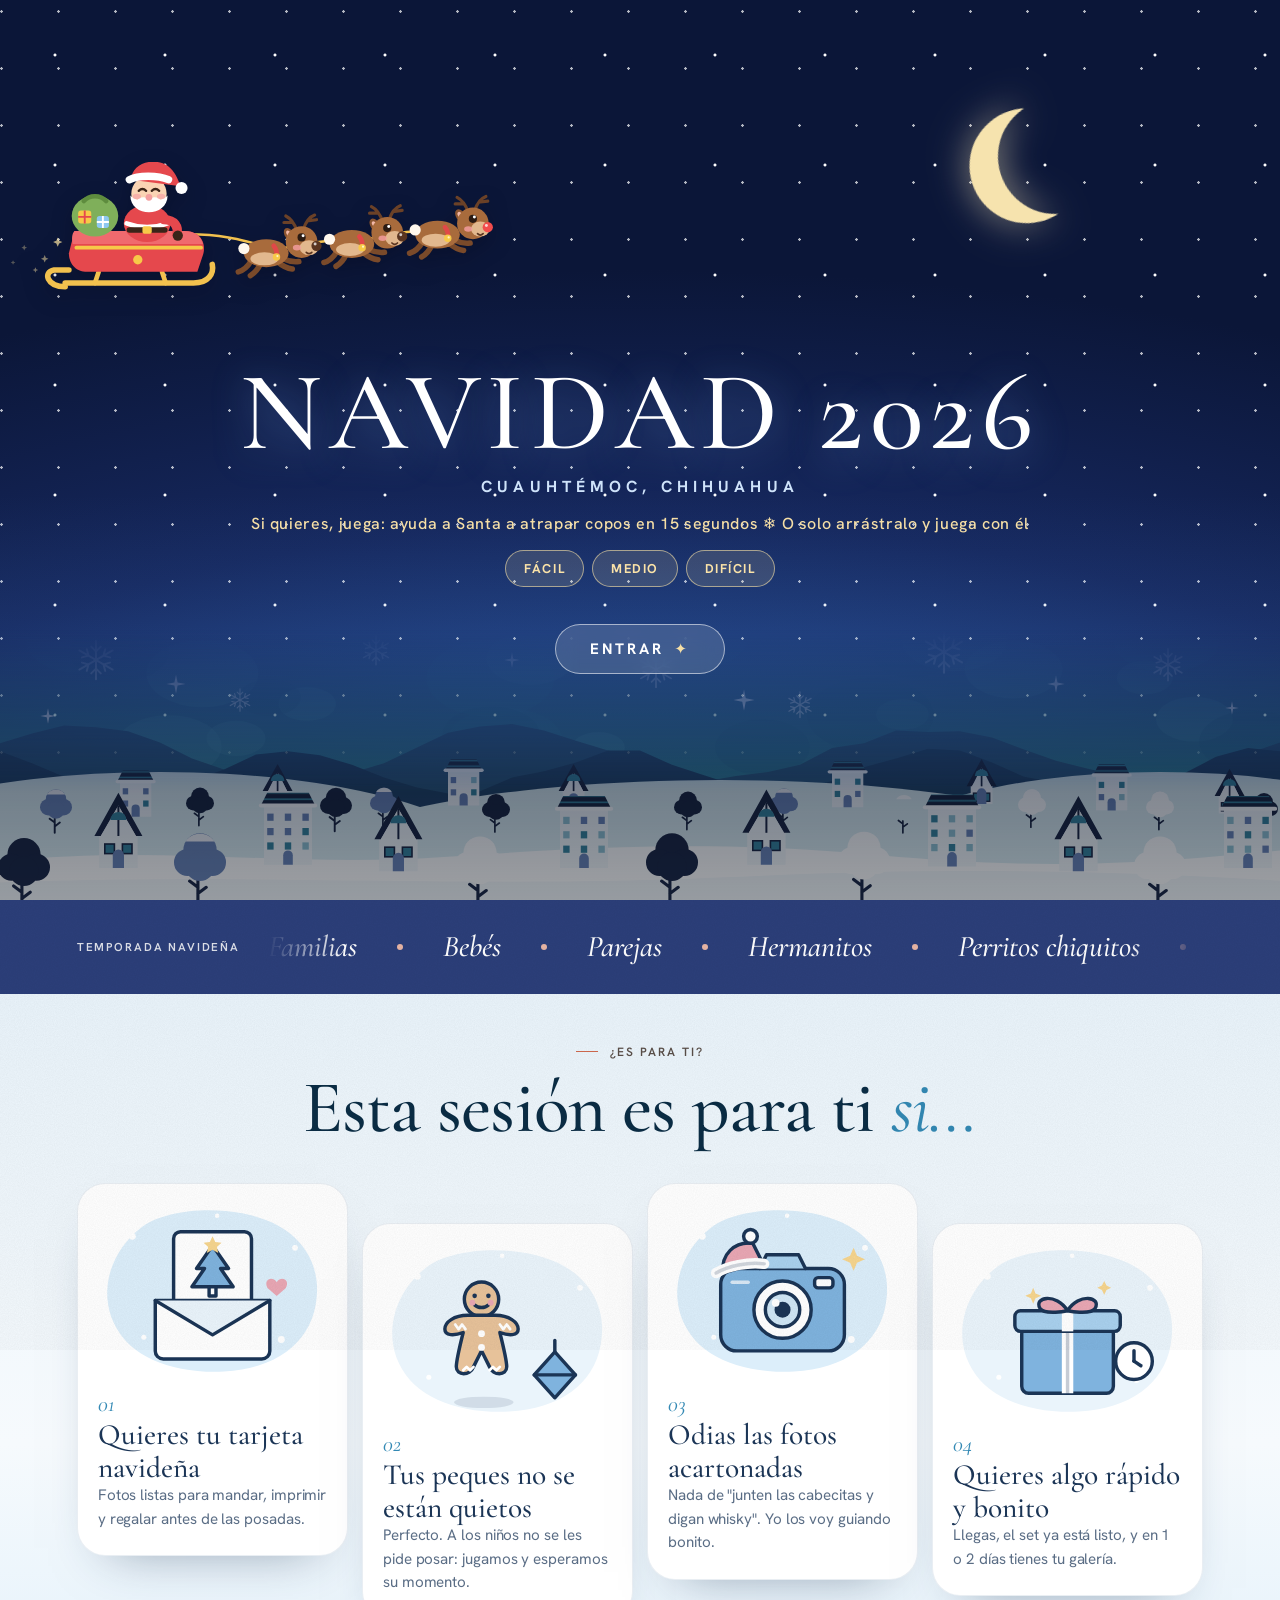
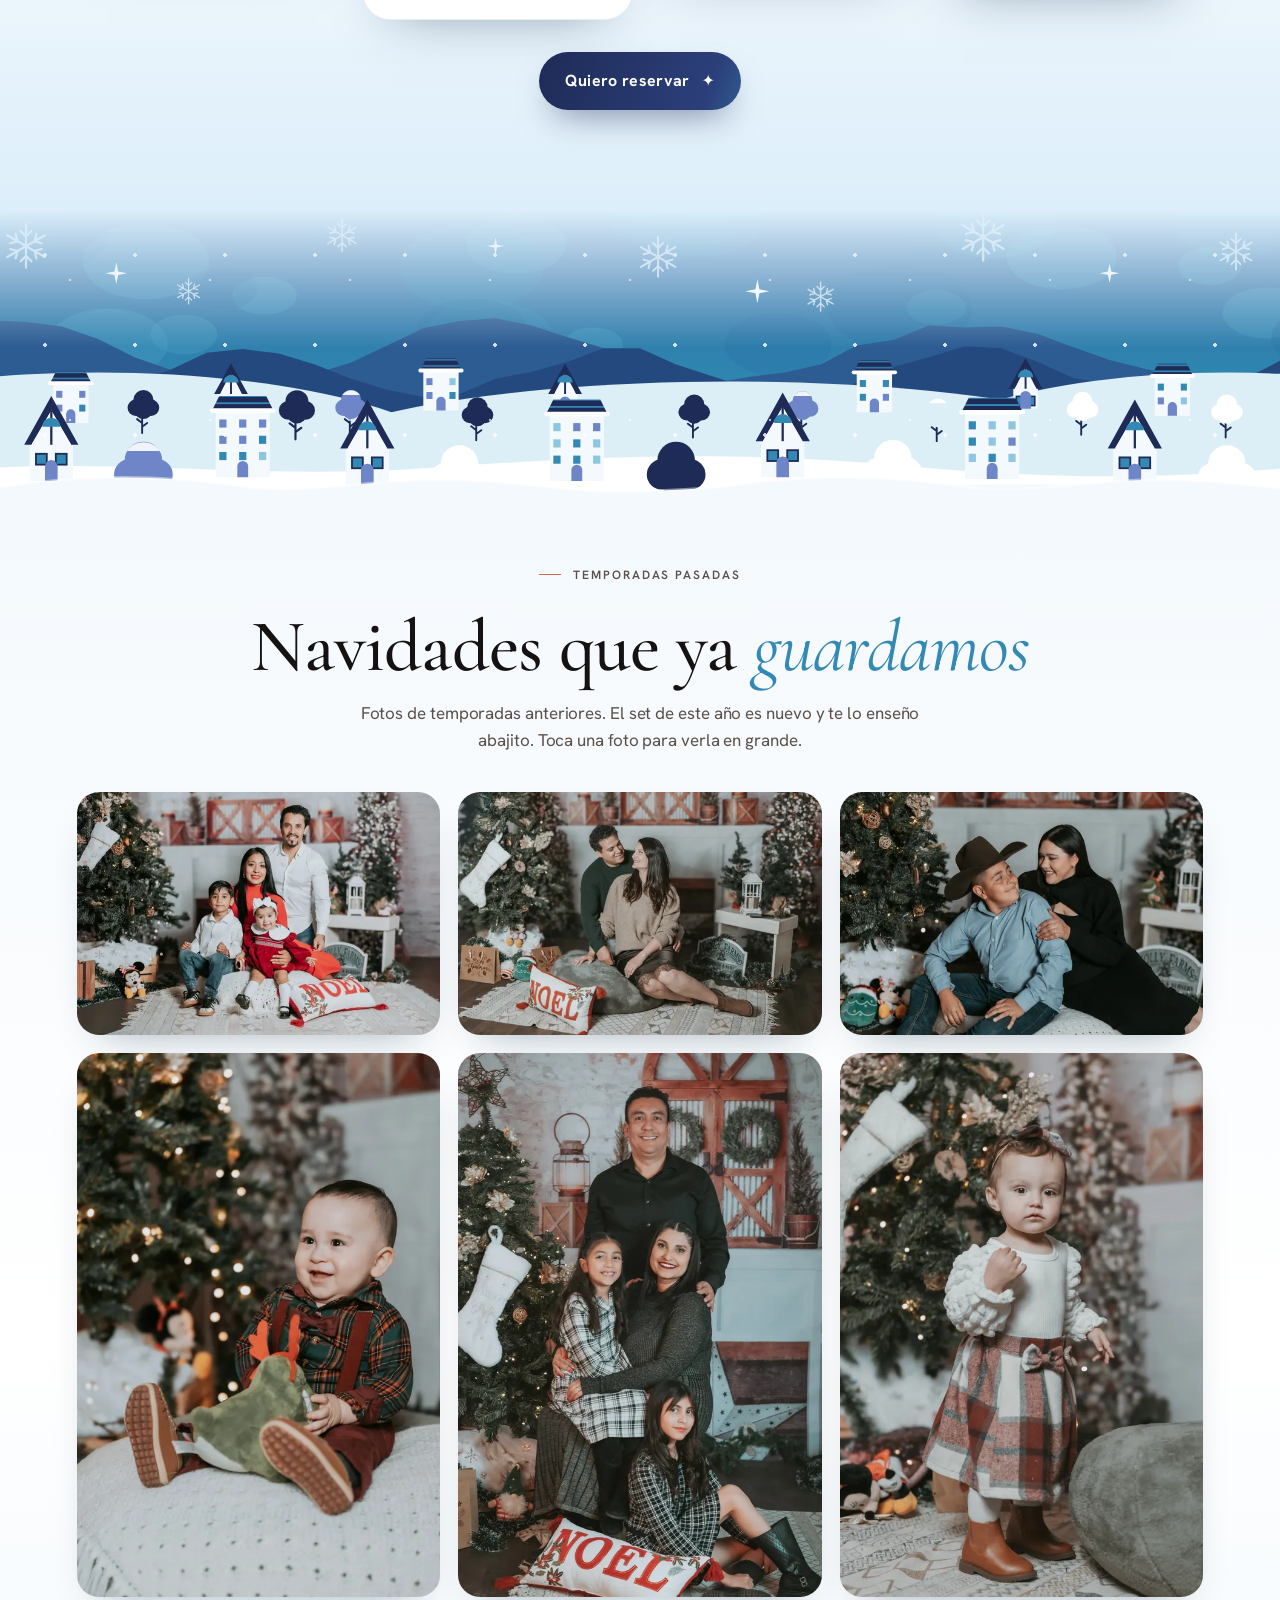
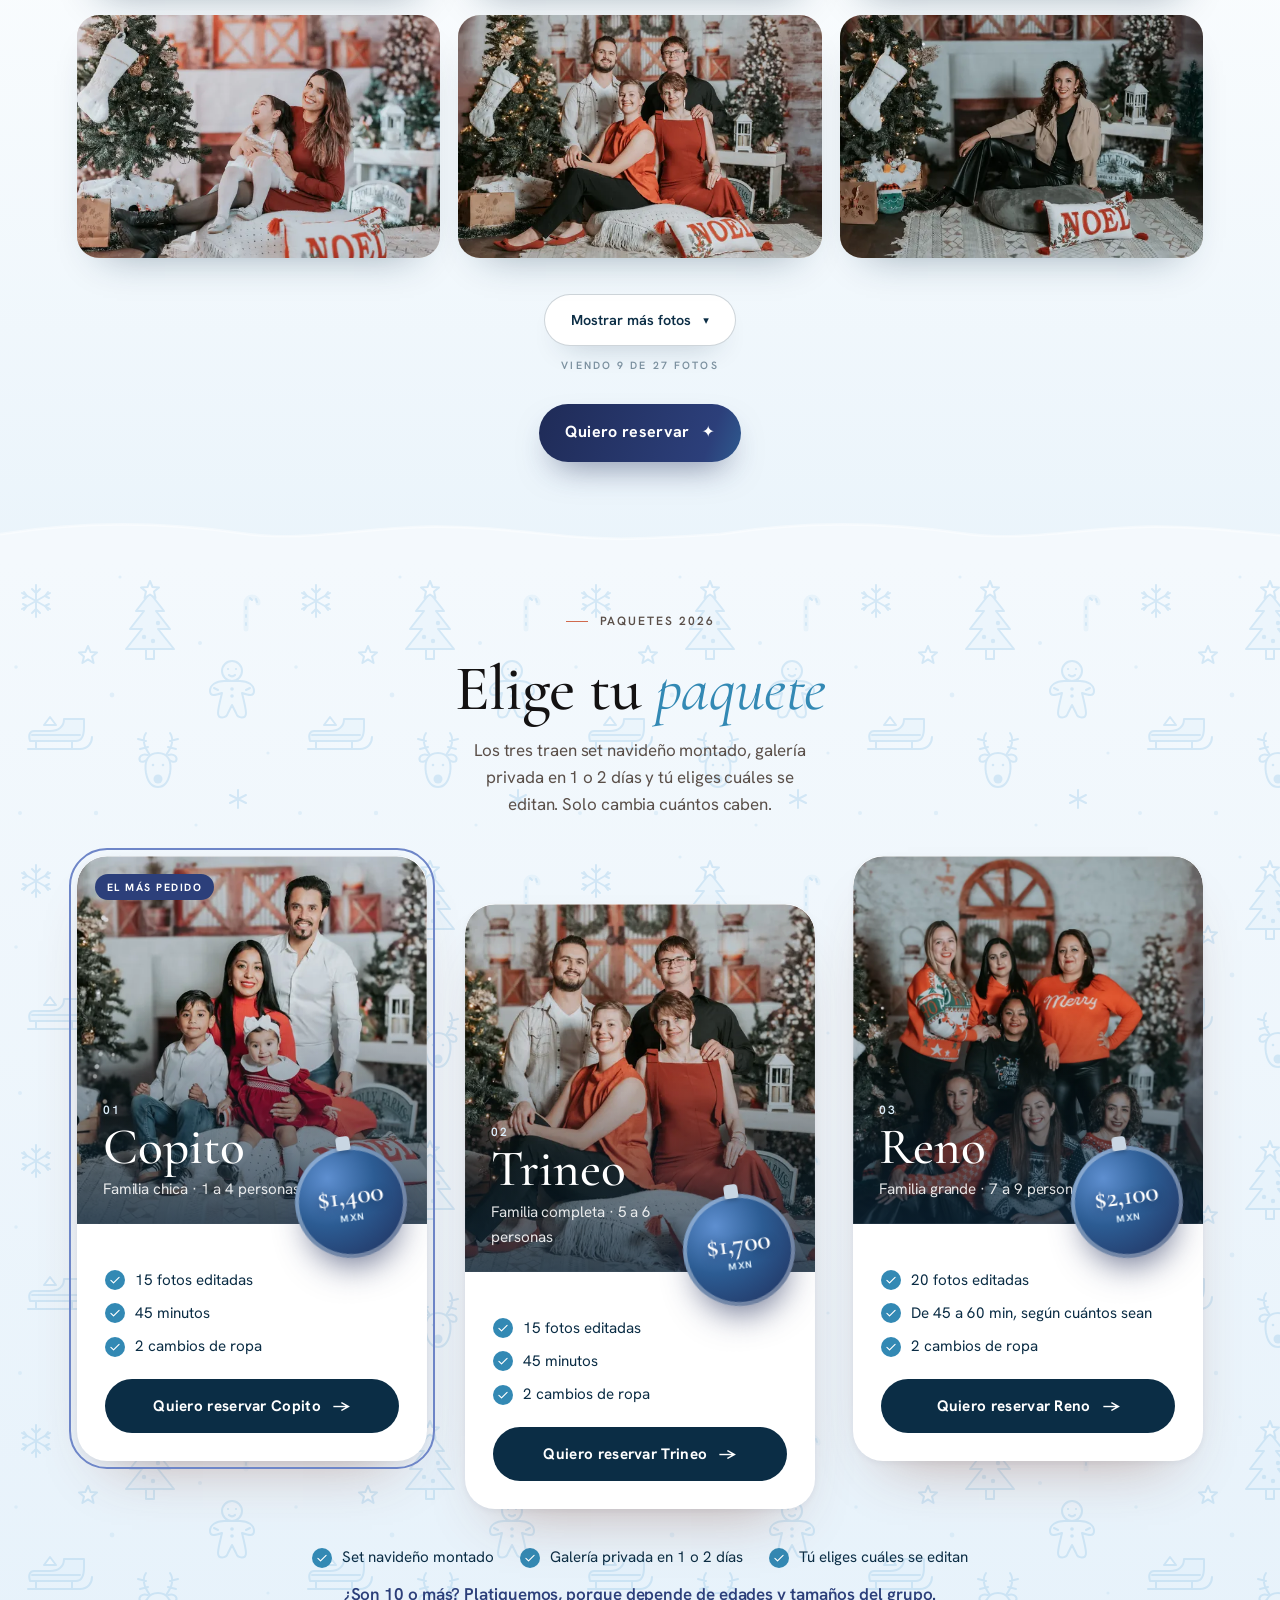
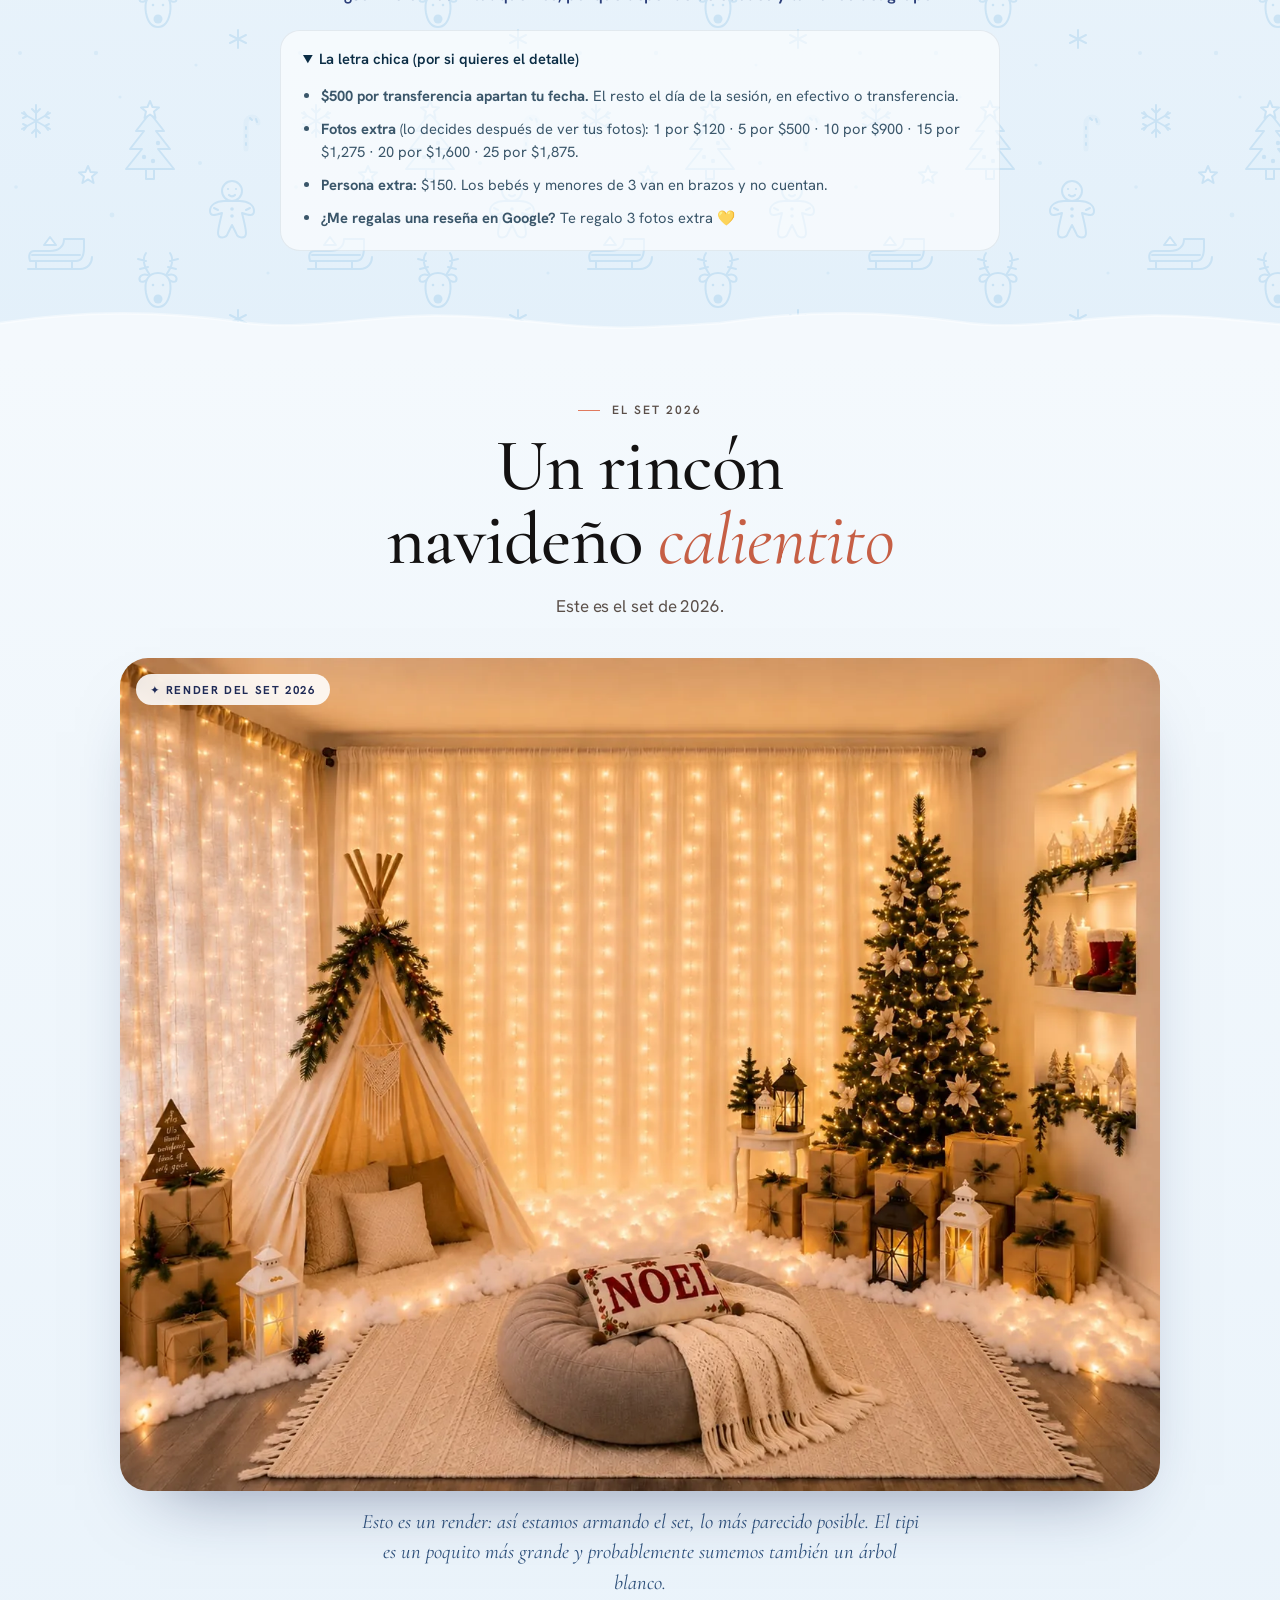
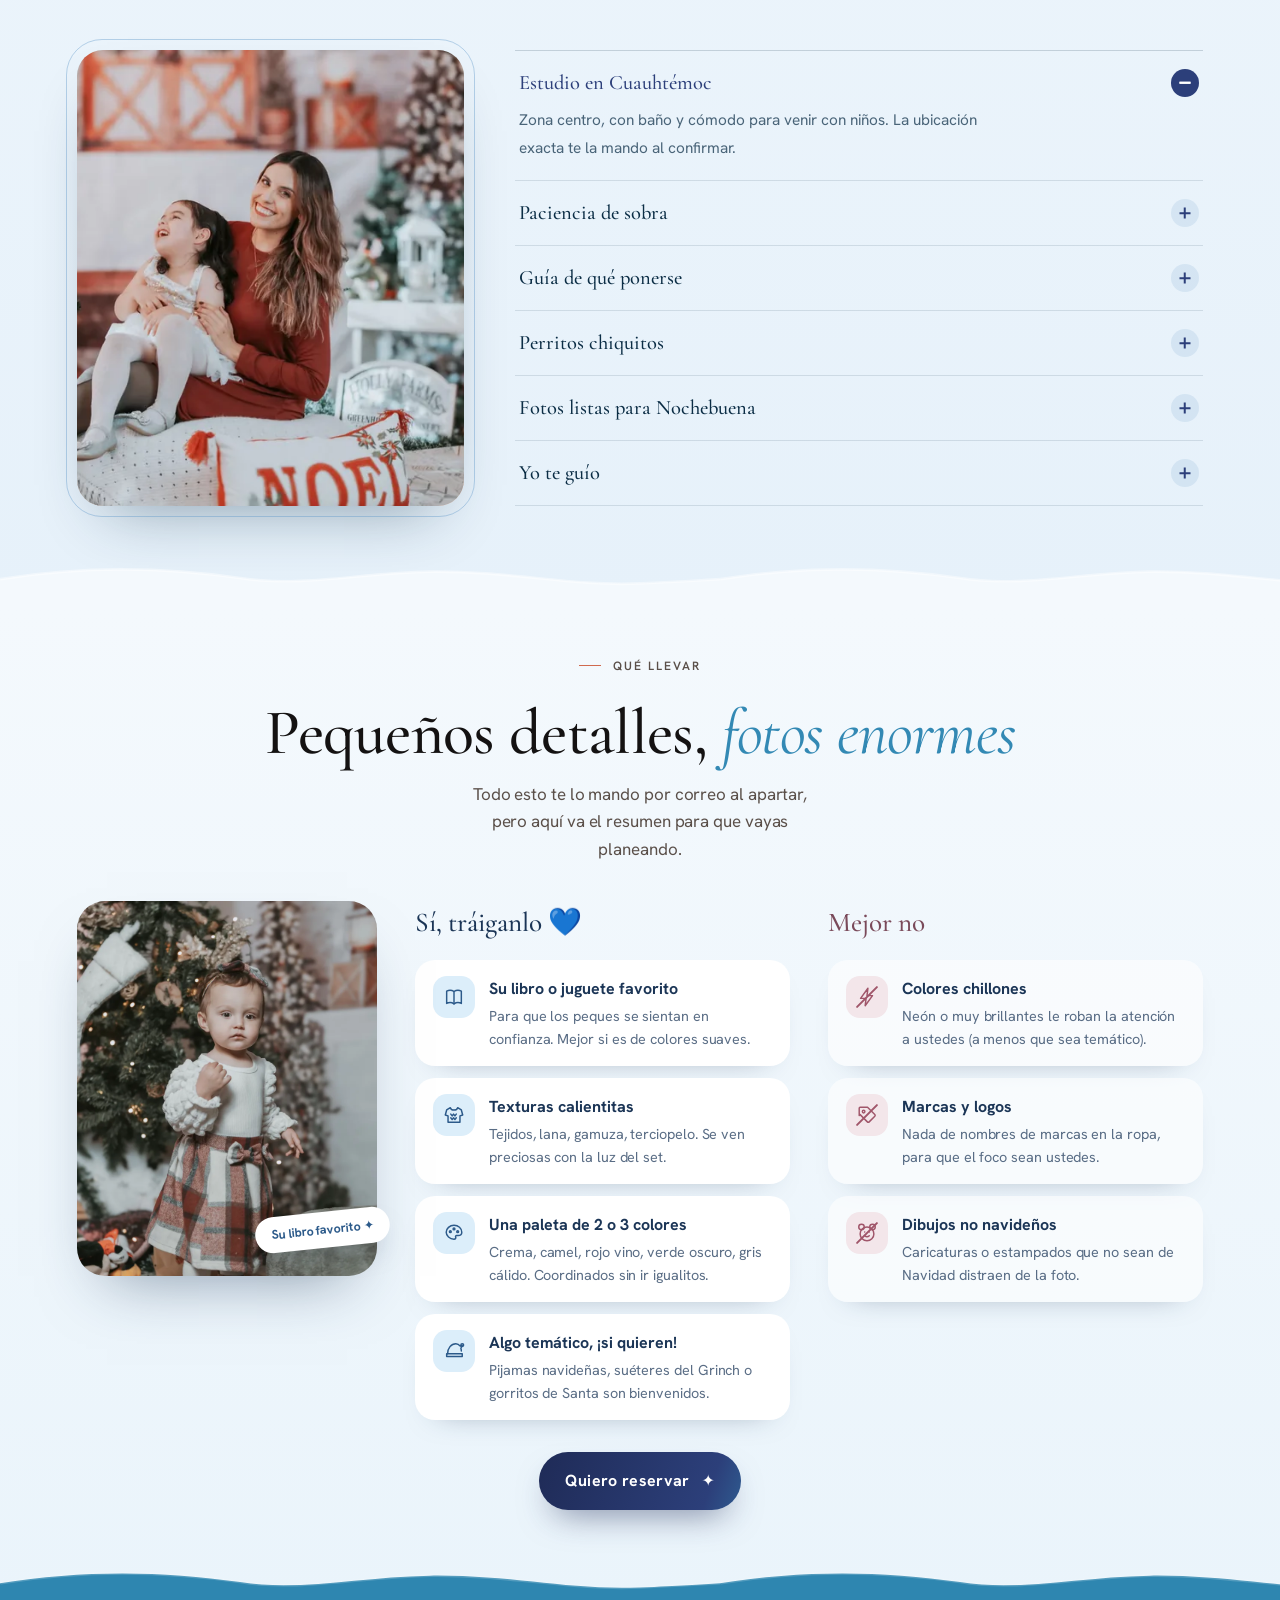
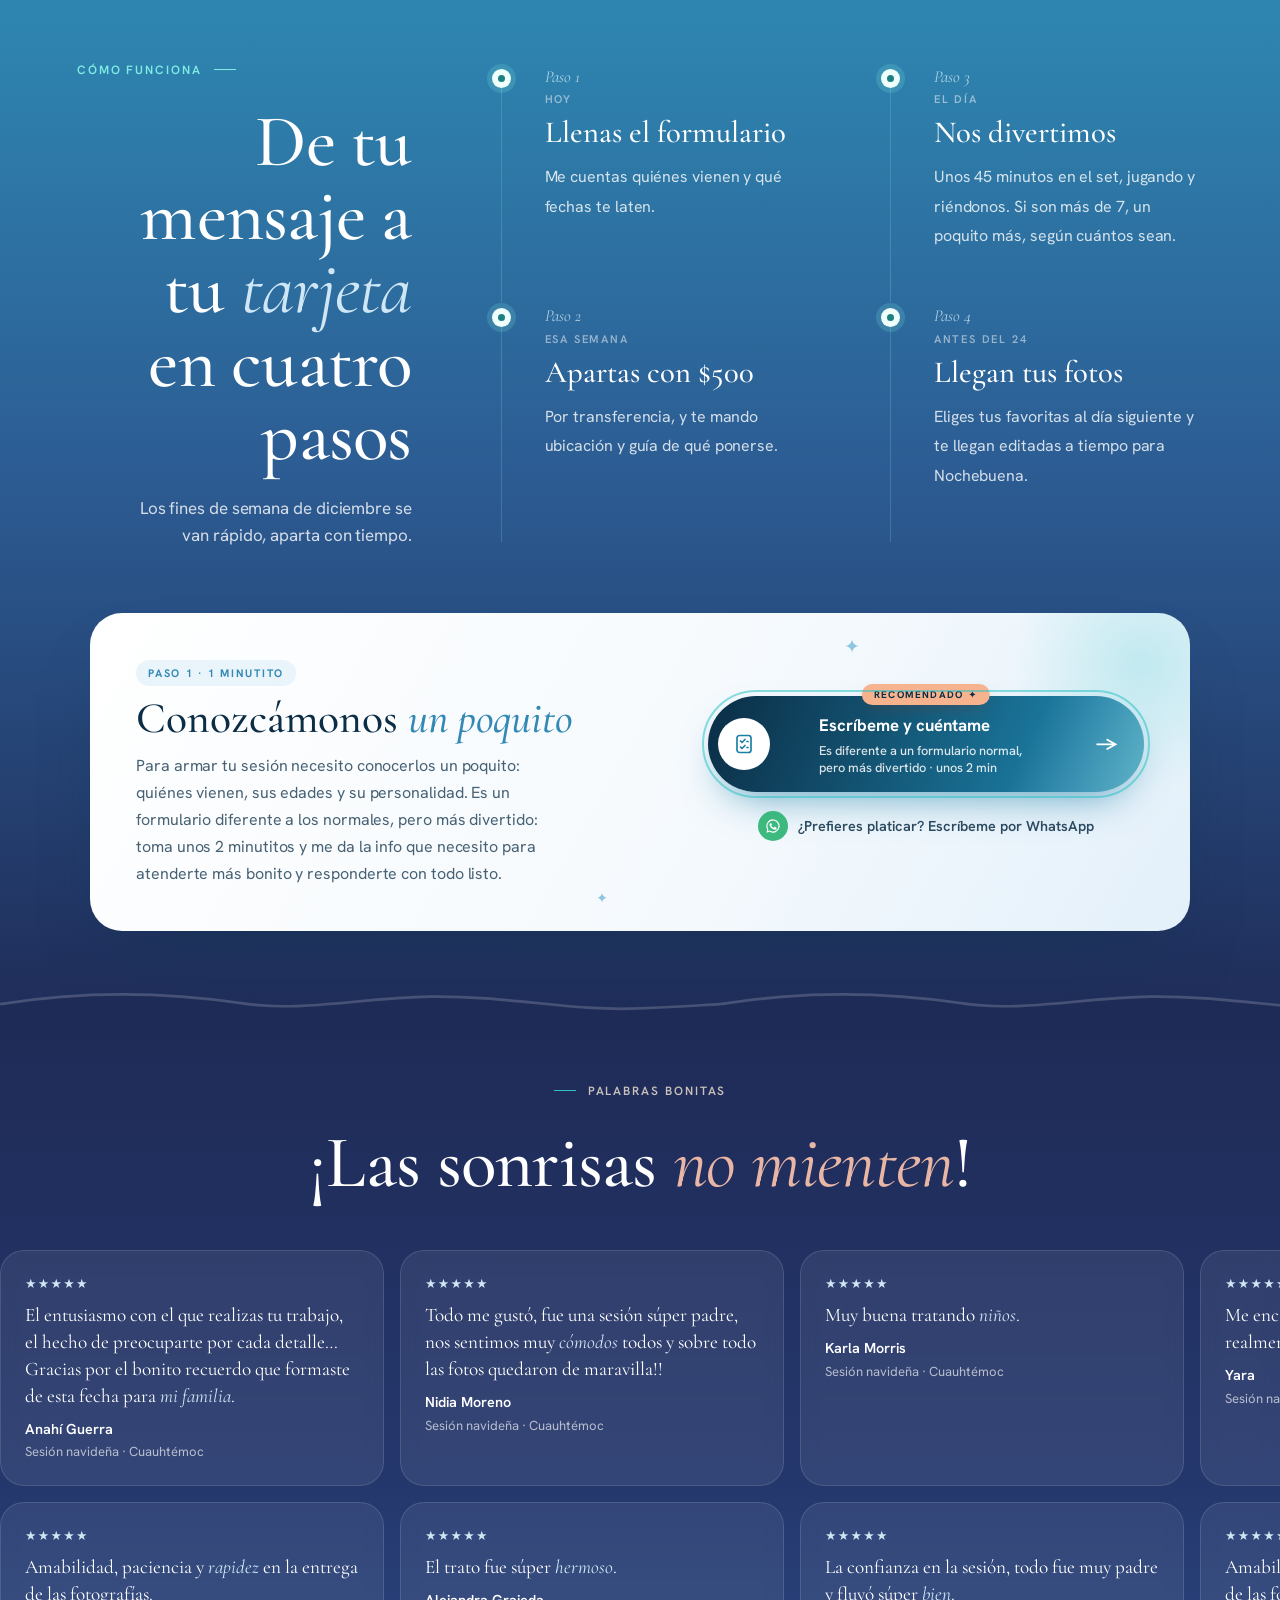
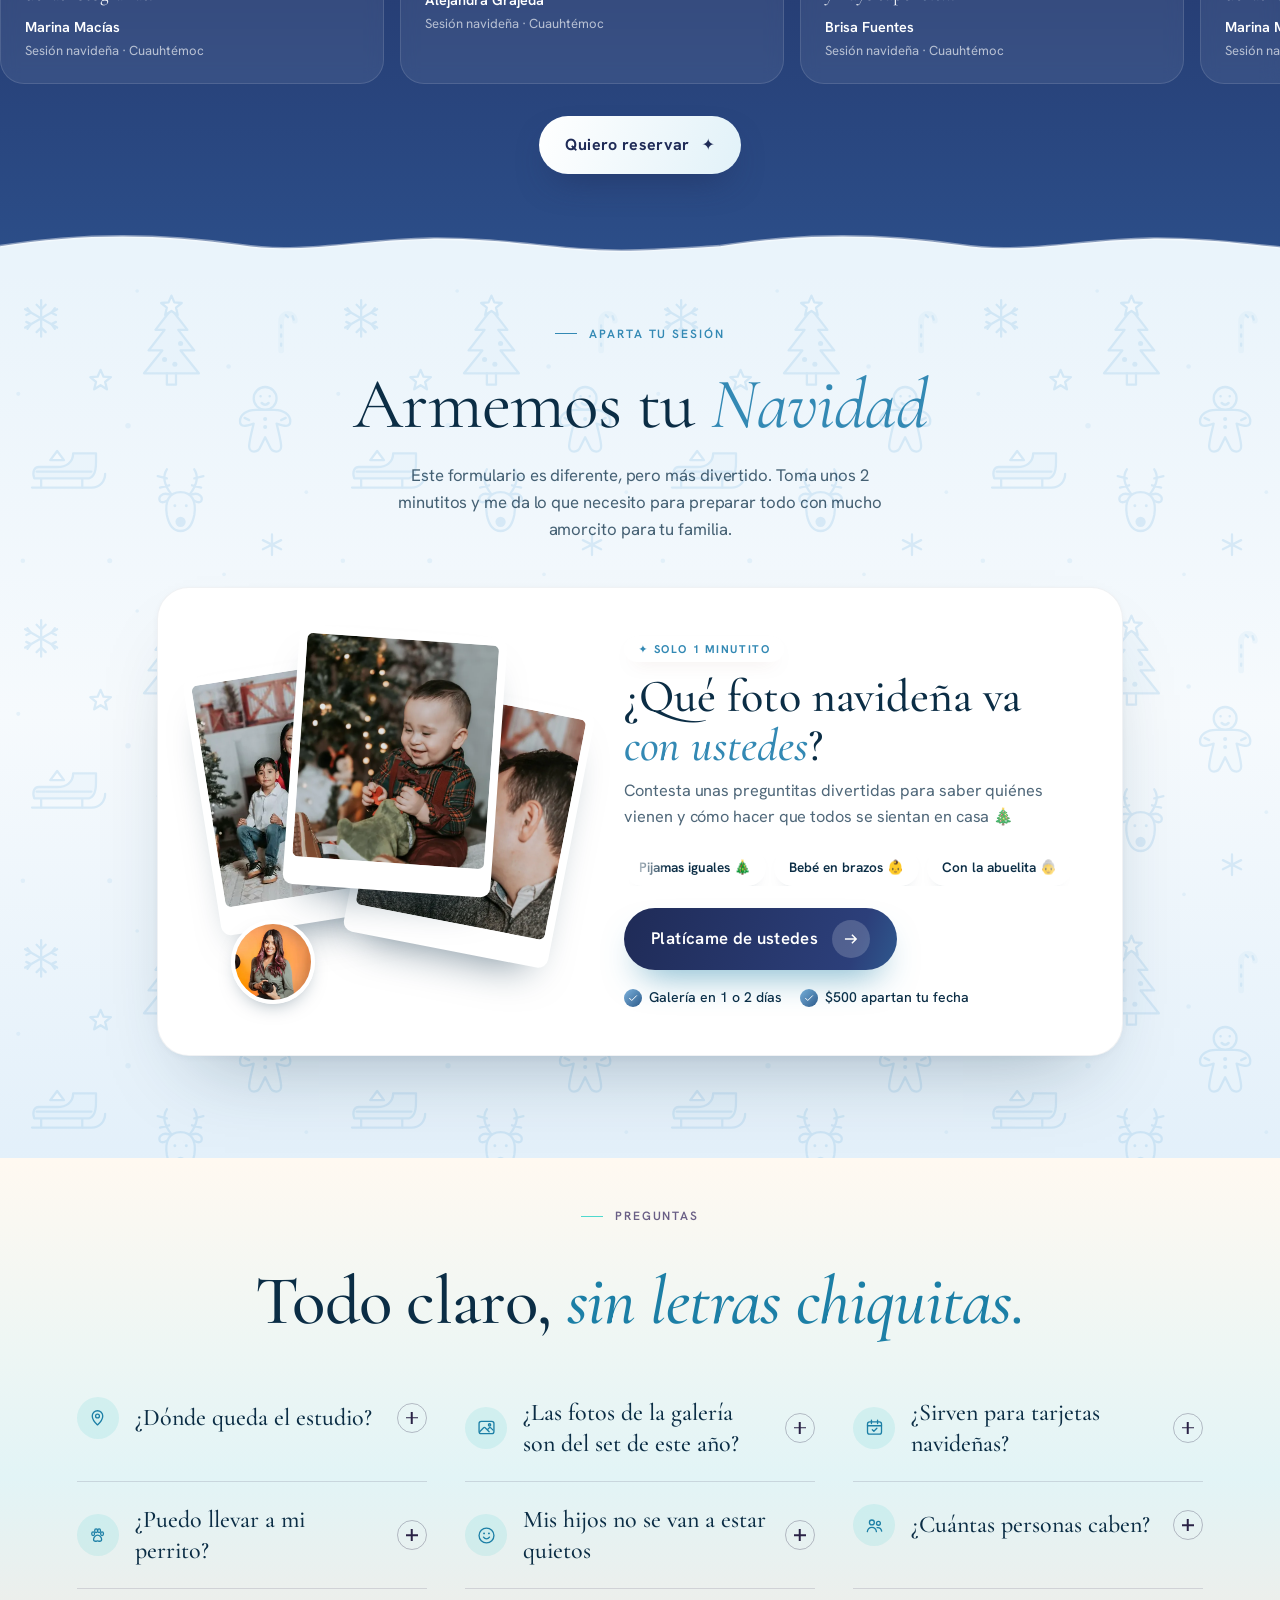
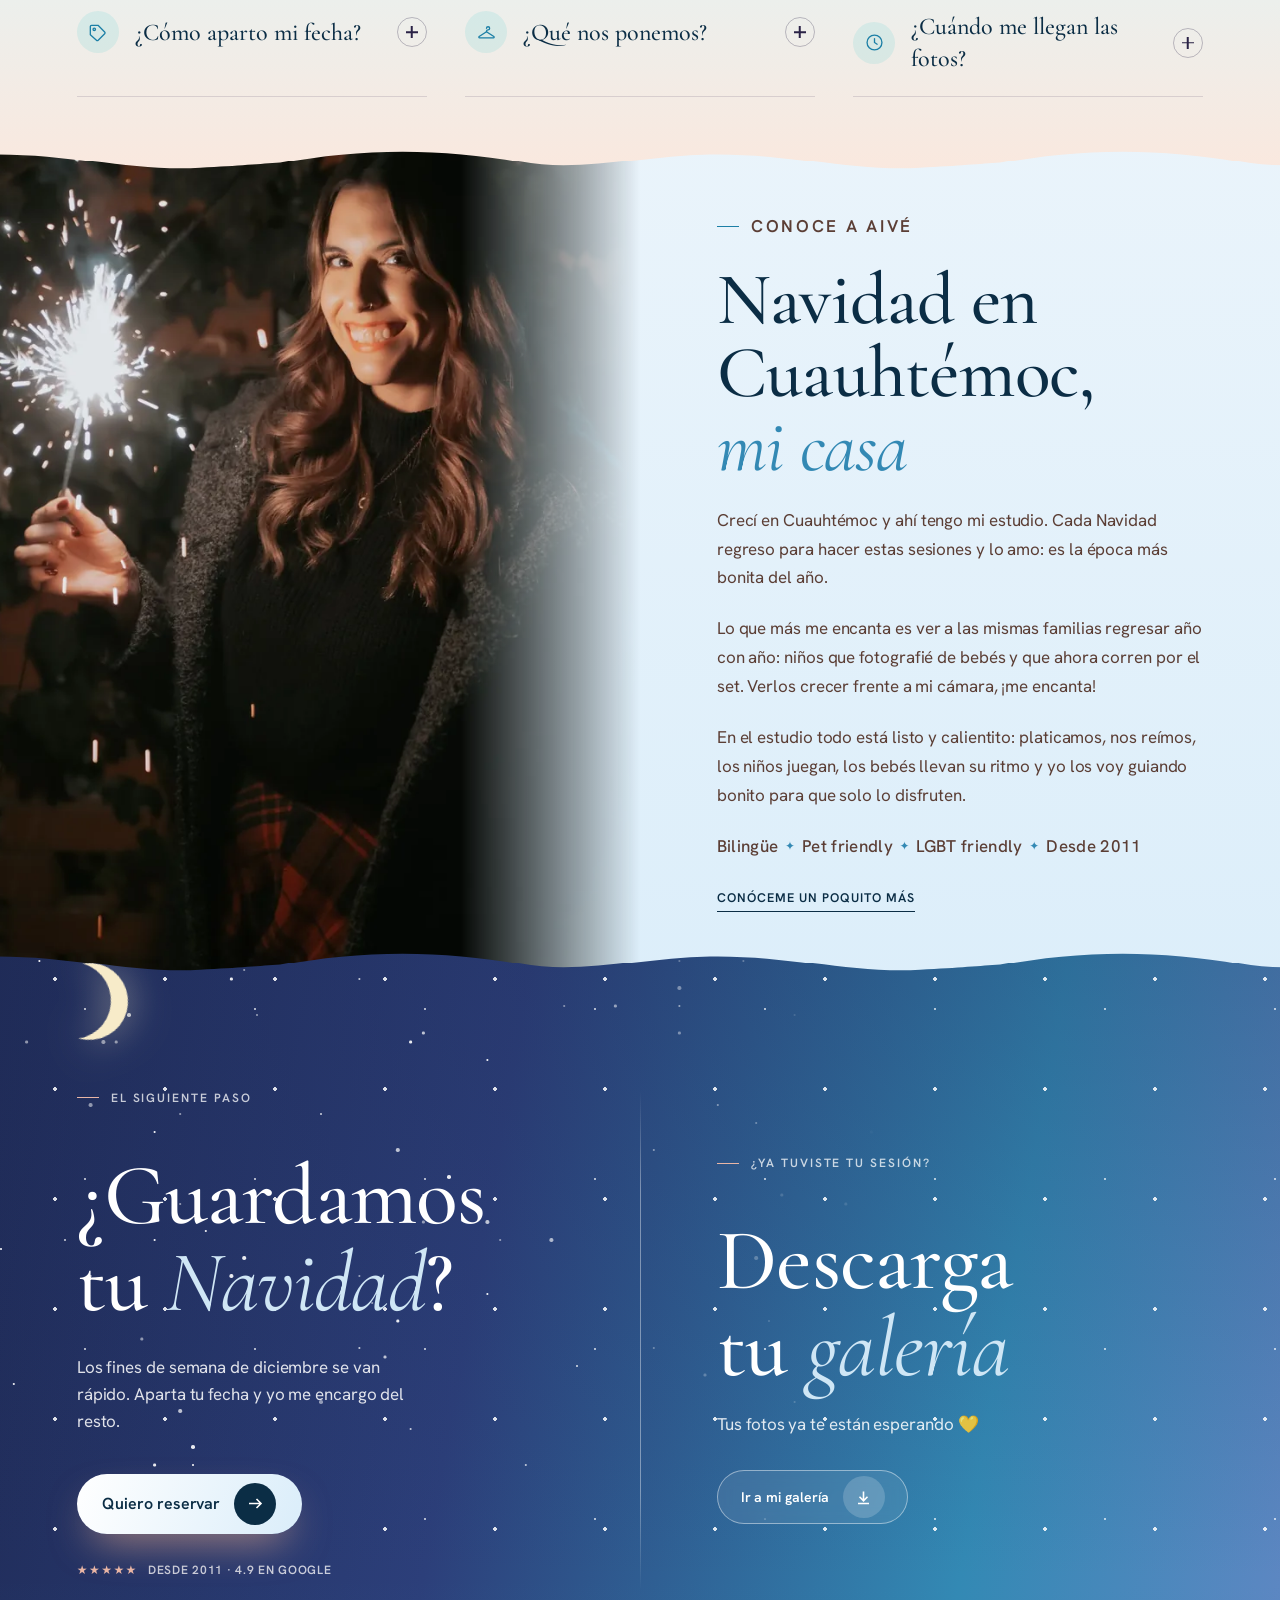
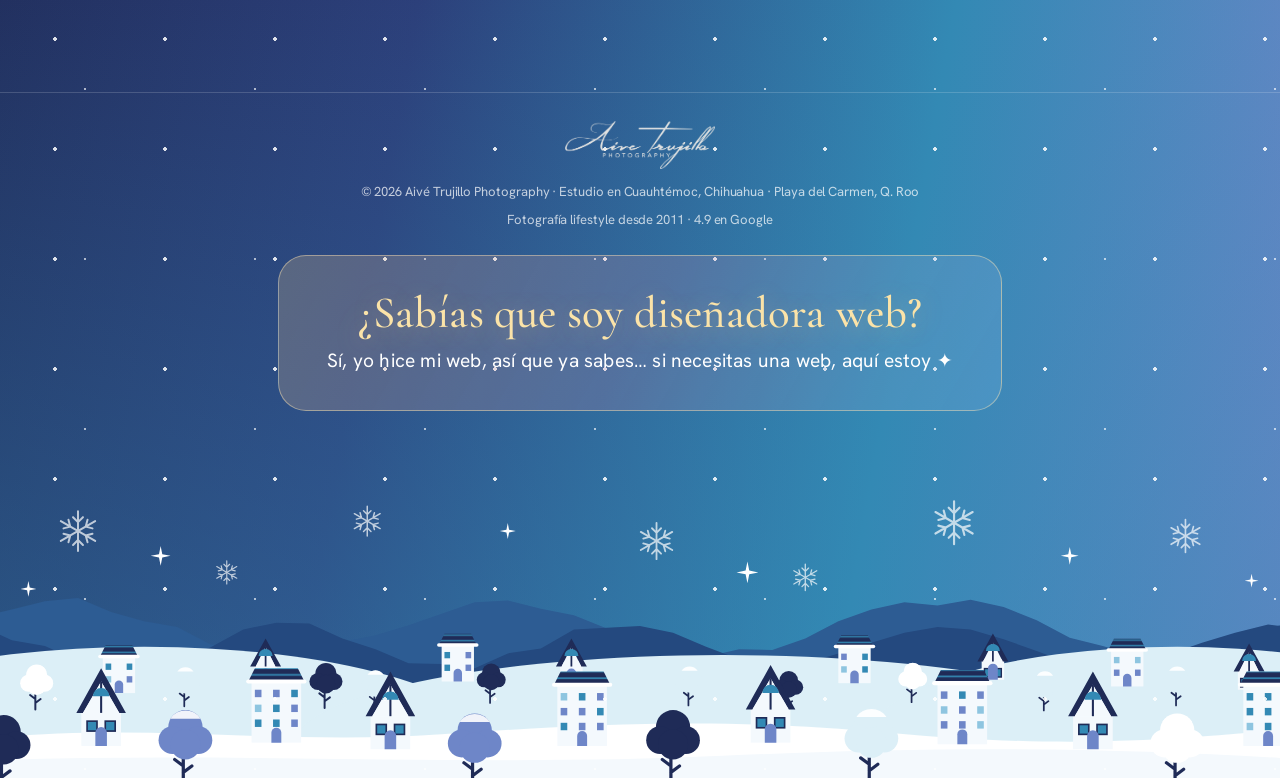
==== commit f4055f6d: "Add files via upload" ====
--- a/index.html
+++ b/index.html
@@ -37,23 +37,23 @@
 <link rel="stylesheet" href="https://fonts.googleapis.com/css2?family=Cormorant+Garamond:ital,wght@0,400;0,500;0,600;1,400;1,500&family=Hanken+Grotesk:wght@400;500;600&display=swap">
 <link rel="preload" as="image" href="x8c3464aef6-800.webp" imagesrcset="x8c3464aef6-800.webp 800w, x8c3464aef6-1200.webp 1200w" imagesizes="100vw" media="(max-width:767px)" fetchpriority="high">
 <link rel="preload" as="image" href="x8c3464aef6-1920.webp" imagesrcset="x8c3464aef6-1200.webp 1200w, x8c3464aef6-1920.webp 1920w, x8c3464aef6-2800.webp 2800w" imagesizes="100vw" media="(min-width:768px)" fetchpriority="high">
-<link rel="stylesheet" href="site.min.css?v=1795246031">
-<link rel="stylesheet" href="playa.min.css?v=1795246031">
+<link rel="stylesheet" href="site.min.css?v=1795247839">
+<link rel="stylesheet" href="playa.min.css?v=1795247839">
 <script defer src="https://cdn.jsdelivr.net/npm/gsap@3.13.0/dist/gsap.min.js"></script>
 <script defer src="https://cdn.jsdelivr.net/npm/gsap@3.13.0/dist/ScrollTrigger.min.js"></script>
 <script defer src="https://cdn.jsdelivr.net/npm/gsap@3.13.0/dist/SplitText.min.js"></script>
 <script defer src="https://cdn.jsdelivr.net/npm/lenis@1.1.13/dist/lenis.min.js"></script>
-<script defer src="site.js?v=1795246031"></script>
-
-<script defer src="hero.js?v=1795246031"></script>
-<script defer src="dd.js?v=1795246031"></script>
-<script defer src="rec.js?v=1795246031"></script>
-<script defer src="gg.js?v=1795246031"></script>
-<script defer src="quiz.js?v=1795246031"></script>
+<script defer src="site.js?v=1795247839"></script>
+
+<script defer src="hero.js?v=1795247839"></script>
+<script defer src="dd.js?v=1795247839"></script>
+<script defer src="rec.js?v=1795247839"></script>
+<script defer src="gg.js?v=1795247839"></script>
+<script defer src="quiz.js?v=1795247839"></script>
 
 <script type="application/ld+json">{"@context": "https://schema.org", "@type": "ProfessionalService", "@id": "https://aivetrujillo.com/#business", "name": "Aive Trujillo Photography", "url": "https://aivetrujillo.com/navidad-cuauhtemoc/", "image": "https://aivetrujillo.com/img/og-home.jpg", "address": {"@type": "PostalAddress", "addressLocality": "Playa del Carmen", "addressRegion": "Quintana Roo", "addressCountry": "MX"}, "telephone": "+52 984 177 4747", "description": "Fotos navideñas en estudio en Cuauhtémoc, Chihuahua. Set navideño montado, 15 fotos editadas, galería privada en 1 o 2 días. Paquetes Copito, Trineo y Reno.", "foundingDate": "2011", "areaServed": [{"@type": "City", "name": "Playa del Carmen"}, {"@type": "City", "name": "Tulum"}, {"@type": "Place", "name": "Riviera Maya"}, {"@type": "City", "name": "Cuauhtémoc, Chihuahua"}], "knowsLanguage": ["en", "es"], "sameAs": ["https://www.instagram.com/aivetrujillophotography", "https://www.facebook.com/aivetrujillophotograph"], "founder": {"@type": "Person", "@id": "https://aivetrujillo.com/#aive", "name": "Aivé Trujillo", "jobTitle": "Fotógrafa lifestyle", "alumniOf": "Licenciatura en Fotografía Documental"}}</script>
 <script type="application/ld+json">{"@context": "https://schema.org", "@type": "Service", "name": "Navidad en Cuauhtémoc", "serviceType": "Navidad en Cuauhtémoc", "provider": {"@id": "https://aivetrujillo.com/#business"}, "areaServed": ["Cuauhtémoc, Chihuahua"], "url": "https://aivetrujillo.com/navidad-cuauhtemoc/", "description": "Fotos navideñas en estudio en Cuauhtémoc, Chihuahua. Set navideño montado, 15 fotos editadas, galería privada en 1 o 2 días. Paquetes Copito, Trineo y Reno."}</script><script type="application/ld+json">{"@context": "https://schema.org", "@type": "FAQPage", "mainEntity": [{"@type": "Question", "name": "¿Dónde queda el estudio?", "acceptedAnswer": {"@type": "Answer", "text": "En la zona centro de Ciudad Cuauhtémoc. La ubicación exacta te la mando por WhatsApp junto con la confirmación. Hay estacionamiento cerca y baño, cómodo para venir con niños."}}, {"@type": "Question", "name": "¿Las fotos de la galería son del set de este año?", "acceptedAnswer": {"@type": "Answer", "text": "Son de temporadas anteriores. El set 2026 es nuevo y en cuanto esté montado subo fotos reales."}}, {"@type": "Question", "name": "¿Sirven para tarjetas navideñas?", "acceptedAnswer": {"@type": "Answer", "text": "¡Sí! Si las quieres para tarjetas, agenda en noviembre o la primera semana de diciembre para que lleguen a tiempo."}}, {"@type": "Question", "name": "¿Puedo llevar a mi perrito?", "acceptedAnswer": {"@type": "Answer", "text": "Sí, perritos de talla pequeña. Por el tamaño del set no es posible recibir razas grandes."}}, {"@type": "Question", "name": "Mis hijos no se van a estar quietos", "acceptedAnswer": {"@type": "Answer", "text": "Está perfecto. A los niños no se les pide posar: jugamos, esperamos su momento y si hay que parar para comer o dormir, paramos."}}, {"@type": "Question", "name": "¿Cuántas personas caben?", "acceptedAnswer": {"@type": "Answer", "text": "Copito es para 1 a 4 personas, Trineo para 5 a 6 y Reno para 7 a 9 (20 fotos, $2,100). Los bebés y menores de 3 van en brazos. ¿Son 10 o más? Platiquemos, porque depende de edades y tamaños."}}, {"@type": "Question", "name": "¿Cómo aparto mi fecha?", "acceptedAnswer": {"@type": "Answer", "text": "Con $500 por transferencia. El resto lo pagas el día de la sesión, en efectivo o transferencia."}}, {"@type": "Question", "name": "¿Qué nos ponemos?", "acceptedAnswer": {"@type": "Answer", "text": "Capas y texturas: lana, tejidos gruesos, gamuza. Colores como camel, crema, vino, verde profundo o gris cálido, mejor apagados que brillantes. Te mando mi guía al apartar."}}, {"@type": "Question", "name": "¿Cuándo me llegan las fotos?", "acceptedAnswer": {"@type": "Answer", "text": "Te mando la galería el mismo día o al día siguiente para que elijas tus favoritas. Después las edito a mano, una por una, para que las tengas a más tardar el 24 y en Nochebuena ya las tengan."}}]}</script>
-<style>.nav--landing .nav-in{display:flex;align-items:center;justify-content:space-between;gap:16px}.nav--landing .nav-right{display:flex;align-items:center;gap:14px;margin-left:auto}.iris-blade{background:linear-gradient(180deg,#8E2433 0%,#6B1A27 60%,#3F0F18 100%)!important}.iris-blade:nth-child(even){background:linear-gradient(180deg,#2E6B4F 0%,#1F4A3A 60%,#10271F 100%)!important}.iris-ring{border:3px solid #E2C27A!important;box-shadow:0 0 0 10px rgba(226,194,122,.18),0 0 60px rgba(255,214,140,.35),inset 0 0 40px rgba(255,214,140,.2)!important}.xl-lights{position:absolute;left:50%;top:50%;width:min(62vmin,460px);aspect-ratio:1;translate:-50% -50%;pointer-events:none;z-index:3}.xl-lights i{position:absolute;left:50%;top:50%;width:12px;height:16px;margin:-8px 0 0 -6px;border-radius:50% 50% 45% 45%;transform:rotate(var(--a)) translateY(calc(min(31vmin,230px) * -1 - 4px));animation:xlBlink 1.5s ease-in-out infinite;animation-delay:var(--d)}.xl-lights i:nth-child(4n+1){background:#FF5A5A;box-shadow:0 0 12px #FF5A5A}.xl-lights i:nth-child(4n+2){background:#FFD45E;box-shadow:0 0 12px #FFD45E}.xl-lights i:nth-child(4n+3){background:#5EE08B;box-shadow:0 0 12px #5EE08B}.xl-lights i:nth-child(4n+4){background:#7FC8FF;box-shadow:0 0 12px #7FC8FF}@keyframes xlBlink{0%,100%{opacity:1;filter:brightness(1.2)}50%{opacity:.35;filter:brightness(.7)}}.xl-snow{position:absolute;inset:0;overflow:hidden;pointer-events:none;z-index:2}.xl-snow b{position:absolute;top:-6%;left:var(--x);color:rgba(255,255,255,.85);font-size:calc(14px * var(--z));font-weight:400;animation:xlFall var(--s) linear infinite;animation-delay:var(--dl)}@keyframes xlFall{to{transform:translateY(112vh) rotate(360deg)}}.iris-place{color:#F3DFA8!important}.loader.xmas{position:fixed;inset:0;z-index:700;background:#0E1F45;overflow:hidden;display:block}.xm-sky{position:absolute;inset:0;background:radial-gradient(120% 80% at 50% 110%,#3E78C2 0%,#244A8F 35%,#16285E 65%,#0B1638 100%)}.xm-stars{position:absolute;inset:0;background-image:radial-gradient(circle,#fff 1.2px,transparent 1.8px),radial-gradient(circle,rgba(255,255,255,.7) 1px,transparent 1.5px);background-size:110px 110px,57px 57px;background-position:0 0,30px 40px;animation:xmTw 3s ease-in-out infinite alternate}@keyframes xmTw{from{opacity:.55}to{opacity:1}}.xm-moon{position:absolute;right:13%;top:11%;width:clamp(70px,9vw,120px);aspect-ratio:1;border-radius:50%;background:transparent;box-shadow:calc(clamp(70px,9vw,120px) * -.26) 0 0 0 #F6E3AE;filter:drop-shadow(0 0 18px rgba(255,236,190,.55));transform:rotate(-18deg)}.xm-santa{position:absolute;left:0;top:18%;width:clamp(300px,40vw,560px);z-index:30;cursor:grab;touch-action:none;outline:none;-webkit-tap-highlight-color:transparent;user-select:none;filter:drop-shadow(0 8px 10px rgba(6,12,34,.45))}.xm-santa:focus,.xm-santa:focus-visible{outline:none!important}.xm-santa.is-drag{cursor:grabbing;animation:none!important}.xm-santa.is-paused{animation:xmWiggle 1.2s ease-in-out infinite}@keyframes xmWiggle{0%,100%{translate:0 0}50%{translate:0 -6px}}.xm-text{position:absolute;left:0;right:0;top:40%;z-index:4;display:grid;justify-items:center;gap:10px;text-align:center;color:#fff}.xm-text b{font-family:var(--serif);font-weight:500;font-size:clamp(2.8rem,9vw,7rem);line-height:.95;letter-spacing:.06em;text-shadow:0 6px 40px rgba(130,180,255,.45)}.xm-text span{font:700 clamp(.8rem,1.4vw,1rem) var(--body);letter-spacing:.32em;text-transform:uppercase;color:#CFE3FA}.xm-village{position:absolute;left:0;right:0;bottom:0;height:clamp(200px,30vh,340px);z-index:5;background-position:center bottom;background-size:cover;background-repeat:no-repeat}.xm-snow{position:absolute;inset:0;z-index:6;pointer-events:none;overflow:hidden}.xm-snow b{position:absolute;top:-6%;left:var(--x);color:rgba(255,255,255,.85);font-size:calc(14px * var(--z));font-weight:400;animation:xlFall var(--s) linear infinite;animation-delay:var(--dl)}.xm-village{-webkit-mask-image:linear-gradient(180deg,transparent 0%,rgba(0,0,0,.55) 28%,#000 60%);mask-image:linear-gradient(180deg,transparent 0%,rgba(0,0,0,.55) 28%,#000 60%);filter:brightness(.72) saturate(.85) hue-rotate(-6deg)}.xm-village::after{content:"";position:absolute;inset:0;background:linear-gradient(180deg,rgba(36,74,143,.55) 0%,rgba(22,40,94,.35) 50%,rgba(14,31,69,.15) 100%);mix-blend-mode:multiply}.xm-sky::after{content:"";position:absolute;left:0;right:0;bottom:0;height:45%;background:linear-gradient(180deg,transparent,rgba(62,120,194,.35))}.xm-hint{margin-top:6px;font:500 clamp(.85rem,1.4vw,1rem) var(--body);letter-spacing:.04em;color:#F6DFA6;animation:xmHint 2.6s ease-in-out infinite}@keyframes xmHint{0%,100%{opacity:.75}50%{opacity:1}}.xm-go{margin-top:clamp(18px,3vh,30px);display:inline-flex;align-items:center;gap:10px;padding:14px 34px;border:1px solid rgba(255,255,255,.55);border-radius:999px;background:rgba(255,255,255,.14);-webkit-backdrop-filter:blur(10px);backdrop-filter:blur(10px);color:#fff;font:700 .95rem var(--body);letter-spacing:.2em;text-transform:uppercase;cursor:pointer;transition:background-color .35s,color .35s,transform .35s;animation:xmPulse 2.4s ease-in-out infinite}.xm-go:hover,.xm-go:focus-visible{background:#fff;color:#16285E;transform:translateY(-2px)}.xm-go i{font-style:normal;color:#F6DFA6}.xm-go:hover i{color:#C9A46A}@keyframes xmPulse{0%,100%{box-shadow:0 0 0 0 rgba(255,255,255,.35)}50%{box-shadow:0 0 0 14px rgba(255,255,255,0)}}.xm-text{pointer-events:auto}.nav--landing.is-solid{background:linear-gradient(90deg,rgba(22,40,94,.94),rgba(44,92,147,.92))!important;color:#fff!important;box-shadow:0 12px 30px -18px rgba(10,20,50,.6)}.nav--landing.is-solid .lang a{color:rgba(255,255,255,.75)!important}.nav--landing.is-solid .lang a[aria-current="true"]{color:#fff!important}.nav--landing.is-solid .brand .logo-l{opacity:1!important}.nav--landing.is-solid .brand .logo-d{opacity:0!important}.nav--landing.is-solid .btn{color:#16285E!important;background:#fff!important;border-color:#fff!important}.nav--landing.is-solid .btn:hover{background:#FBE3A8!important;border-color:#FBE3A8!important}.xm-game{display:flex;gap:8px;justify-content:center;flex-wrap:wrap;margin-top:6px}.xm-game[hidden]{display:none}.xm-game button,.xm-end-btns button{padding:9px 18px;border-radius:999px;border:1px solid rgba(246,223,166,.6);background:rgba(246,223,166,.14);color:#FBE3A8;font:700 .8rem var(--body);letter-spacing:.12em;text-transform:uppercase;cursor:pointer;transition:background-color .3s,color .3s,transform .3s}.xm-game button:hover,.xm-end-btns button:hover{background:#FBE3A8;color:#16285E;transform:translateY(-2px)}.xm-field{position:absolute;inset:0;z-index:25;pointer-events:none;overflow:hidden}.xm-flake{position:absolute;top:0;color:#fff;text-shadow:0 0 10px rgba(180,220,255,.9);line-height:1;will-change:transform}.xm-hud{position:absolute;top:18px;left:50%;translate:-50% 0;z-index:40;display:flex;gap:18px;padding:10px 22px;border-radius:999px;background:rgba(255,255,255,.14);backdrop-filter:blur(8px);color:#fff;font:700 1.1rem var(--body)}.xm-hud[hidden],.xm-end[hidden]{display:none}.xm-hud b{display:inline-block;color:#FBE3A8;min-width:1.6em;text-align:center}.xm-end{position:absolute;left:50%;top:50%;translate:-50% -50%;z-index:45;display:grid;justify-items:center;gap:10px;padding:clamp(24px,4vw,40px) clamp(24px,5vw,56px);border-radius:28px;background:rgba(14,31,69,.82);backdrop-filter:blur(10px);border:1px solid rgba(246,223,166,.4);color:#fff;text-align:center;width:min(92vw,520px)}.xm-end p{margin:0;font-family:var(--serif);font-size:clamp(1.8rem,4vw,2.6rem);line-height:1.1}.xm-end p b{color:#FBE3A8}.xm-end small{color:#CFE3FA;font-size:.95rem}.xm-end-btns{display:flex;gap:8px;flex-wrap:wrap;justify-content:center;margin-top:8px}.xm-end-go{background:#fff!important;color:#16285E!important}.loader.xmas.is-playing .xm-text{opacity:0;pointer-events:none;transition:opacity .4s}.loader.xmas.is-playing .xm-santa{cursor:none}.xm-text{z-index:12!important}.xm-village,.xm-snow,.xm-sky{pointer-events:none}.loader.xmas{touch-action:none;-webkit-user-select:none;user-select:none}body.playa .bluehour{padding-bottom:0!important;min-height:0!important}.lp-foot{position:relative;z-index:6;display:grid;justify-items:center;gap:6px;margin-top:clamp(60px,8vw,110px);padding:28px 16px 34px;border-top:1px solid rgba(255,255,255,.16);text-align:center;color:rgba(255,255,255,.72);font-size:.82rem;letter-spacing:.04em;pointer-events:none;user-select:none}.lp-foot img{width:150px;height:auto;opacity:.9;margin-bottom:6px}.lp-foot p{margin:0}.lp-wd{position:relative;display:grid;justify-items:center;gap:8px;margin-top:18px!important;padding:clamp(22px,3vw,34px) clamp(22px,4vw,48px);border-radius:28px;max-width:860px;overflow:hidden;background:linear-gradient(120deg,rgba(255,214,140,.22),rgba(240,140,170,.18),rgba(120,190,240,.22));border:1px solid rgba(255,230,180,.45);color:#fff;font-size:clamp(1rem,1.5vw,1.2rem);letter-spacing:.01em;animation:wdGlow 3s ease-in-out infinite}.lp-wd::before{content:"";position:absolute;inset:0;background:linear-gradient(110deg,transparent 30%,rgba(255,255,255,.22) 50%,transparent 70%);transform:translateX(-100%);animation:wdShine 4s ease-in-out infinite}.lp-wd b{display:block;font-family:var(--serif);font-weight:500;font-size:clamp(1.8rem,3.6vw,2.8rem);line-height:1.05;color:#FBE3A8;text-shadow:0 4px 24px rgba(255,214,140,.35)}@media (max-width:560px){.nav--landing .lang{font-size:.8rem}.nav--landing .brand img{max-width:120px;height:auto}.nav--landing .btn{padding:10px 16px;font-size:.85rem}}</style></head>
+<style>.nav--landing .nav-in{display:flex;align-items:center;justify-content:space-between;gap:16px}.nav--landing .nav-right{display:flex;align-items:center;gap:14px;margin-left:auto}.iris-blade{background:linear-gradient(180deg,#8E2433 0%,#6B1A27 60%,#3F0F18 100%)!important}.iris-blade:nth-child(even){background:linear-gradient(180deg,#2E6B4F 0%,#1F4A3A 60%,#10271F 100%)!important}.iris-ring{border:3px solid #E2C27A!important;box-shadow:0 0 0 10px rgba(226,194,122,.18),0 0 60px rgba(255,214,140,.35),inset 0 0 40px rgba(255,214,140,.2)!important}.xl-lights{position:absolute;left:50%;top:50%;width:min(62vmin,460px);aspect-ratio:1;translate:-50% -50%;pointer-events:none;z-index:3}.xl-lights i{position:absolute;left:50%;top:50%;width:12px;height:16px;margin:-8px 0 0 -6px;border-radius:50% 50% 45% 45%;transform:rotate(var(--a)) translateY(calc(min(31vmin,230px) * -1 - 4px));animation:xlBlink 1.5s ease-in-out infinite;animation-delay:var(--d)}.xl-lights i:nth-child(4n+1){background:#FF5A5A;box-shadow:0 0 12px #FF5A5A}.xl-lights i:nth-child(4n+2){background:#FFD45E;box-shadow:0 0 12px #FFD45E}.xl-lights i:nth-child(4n+3){background:#5EE08B;box-shadow:0 0 12px #5EE08B}.xl-lights i:nth-child(4n+4){background:#7FC8FF;box-shadow:0 0 12px #7FC8FF}@keyframes xlBlink{0%,100%{opacity:1;filter:brightness(1.2)}50%{opacity:.35;filter:brightness(.7)}}.xl-snow{position:absolute;inset:0;overflow:hidden;pointer-events:none;z-index:2}.xl-snow b{position:absolute;top:-6%;left:var(--x);color:rgba(255,255,255,.85);font-size:calc(14px * var(--z));font-weight:400;animation:xlFall var(--s) linear infinite;animation-delay:var(--dl)}@keyframes xlFall{to{transform:translateY(112vh) rotate(360deg)}}.iris-place{color:#F3DFA8!important}.loader.xmas{position:fixed;inset:0;z-index:700;background:#0E1F45;overflow:hidden;display:block}.xm-sky{position:absolute;inset:0;background:radial-gradient(120% 80% at 50% 110%,#3E78C2 0%,#244A8F 35%,#16285E 65%,#0B1638 100%)}.xm-stars{position:absolute;inset:0;background-image:radial-gradient(circle,#fff 1.2px,transparent 1.8px),radial-gradient(circle,rgba(255,255,255,.7) 1px,transparent 1.5px);background-size:110px 110px,57px 57px;background-position:0 0,30px 40px;animation:xmTw 3s ease-in-out infinite alternate}@keyframes xmTw{from{opacity:.55}to{opacity:1}}.xm-moon{position:absolute;right:13%;top:11%;width:clamp(70px,9vw,120px);aspect-ratio:1;border-radius:50%;background:transparent;box-shadow:calc(clamp(70px,9vw,120px) * -.26) 0 0 0 #F6E3AE;filter:drop-shadow(0 0 18px rgba(255,236,190,.55));transform:rotate(-18deg)}.xm-santa{position:absolute;left:0;top:18%;width:clamp(300px,40vw,560px);z-index:30;cursor:grab;touch-action:none;outline:none;-webkit-tap-highlight-color:transparent;user-select:none;filter:drop-shadow(0 8px 10px rgba(6,12,34,.45))}.xm-santa:focus,.xm-santa:focus-visible{outline:none!important}.xm-santa.is-drag{cursor:grabbing;animation:none!important}.xm-santa.is-paused{animation:xmWiggle 1.2s ease-in-out infinite}@keyframes xmWiggle{0%,100%{translate:0 0}50%{translate:0 -6px}}.xm-text{position:absolute;left:0;right:0;top:40%;z-index:4;display:grid;justify-items:center;gap:10px;text-align:center;color:#fff}.xm-text b{font-family:var(--serif);font-weight:500;font-size:clamp(2.8rem,9vw,7rem);line-height:.95;letter-spacing:.06em;text-shadow:0 6px 40px rgba(130,180,255,.45)}.xm-text span{font:700 clamp(.8rem,1.4vw,1rem) var(--body);letter-spacing:.32em;text-transform:uppercase;color:#CFE3FA}.xm-village{position:absolute;left:0;right:0;bottom:0;height:clamp(200px,30vh,340px);z-index:5;background-position:center bottom;background-size:cover;background-repeat:no-repeat}.xm-snow{position:absolute;inset:0;z-index:6;pointer-events:none;overflow:hidden}.xm-snow b{position:absolute;top:-6%;left:var(--x);color:rgba(255,255,255,.85);font-size:calc(14px * var(--z));font-weight:400;animation:xlFall var(--s) linear infinite;animation-delay:var(--dl)}.xm-village{-webkit-mask-image:linear-gradient(180deg,transparent 0%,rgba(0,0,0,.55) 28%,#000 60%);mask-image:linear-gradient(180deg,transparent 0%,rgba(0,0,0,.55) 28%,#000 60%);filter:brightness(.72) saturate(.85) hue-rotate(-6deg)}.xm-village::after{content:"";position:absolute;inset:0;background:linear-gradient(180deg,rgba(36,74,143,.55) 0%,rgba(22,40,94,.35) 50%,rgba(14,31,69,.15) 100%);mix-blend-mode:multiply}.xm-sky::after{content:"";position:absolute;left:0;right:0;bottom:0;height:45%;background:linear-gradient(180deg,transparent,rgba(62,120,194,.35))}.xm-hint{margin-top:6px;font:500 clamp(.85rem,1.4vw,1rem) var(--body);letter-spacing:.04em;color:#F6DFA6;animation:xmHint 2.6s ease-in-out infinite}@keyframes xmHint{0%,100%{opacity:.75}50%{opacity:1}}.xm-go{margin-top:clamp(18px,3vh,30px);display:inline-flex;align-items:center;gap:10px;padding:14px 34px;border:1px solid rgba(255,255,255,.55);border-radius:999px;background:rgba(255,255,255,.14);-webkit-backdrop-filter:blur(10px);backdrop-filter:blur(10px);color:#fff;font:700 .95rem var(--body);letter-spacing:.2em;text-transform:uppercase;cursor:pointer;transition:background-color .35s,color .35s,transform .35s;animation:xmPulse 2.4s ease-in-out infinite}.xm-go:hover,.xm-go:focus-visible{background:#fff;color:#16285E;transform:translateY(-2px)}.xm-go i{font-style:normal;color:#F6DFA6}.xm-go:hover i{color:#C9A46A}@keyframes xmPulse{0%,100%{box-shadow:0 0 0 0 rgba(255,255,255,.35)}50%{box-shadow:0 0 0 14px rgba(255,255,255,0)}}.xm-text{pointer-events:auto}.nav--landing.is-solid{background:linear-gradient(90deg,rgba(22,40,94,.94),rgba(44,92,147,.92))!important;color:#fff!important;box-shadow:0 12px 30px -18px rgba(10,20,50,.6)}.nav--landing.is-solid .lang a{color:rgba(255,255,255,.75)!important}.nav--landing.is-solid .lang a[aria-current="true"]{color:#fff!important}.nav--landing.is-solid .brand .logo-l{opacity:1!important}.nav--landing.is-solid .brand .logo-d{opacity:0!important}.nav--landing.is-solid .btn{color:#16285E!important;background:#fff!important;border-color:#fff!important}.nav--landing.is-solid .btn:hover{background:#FBE3A8!important;border-color:#FBE3A8!important}.xm-game{display:flex;gap:8px;justify-content:center;flex-wrap:wrap;margin-top:6px}.xm-game[hidden]{display:none}.xm-game button,.xm-end-btns button{padding:9px 18px;border-radius:999px;border:1px solid rgba(246,223,166,.6);background:rgba(246,223,166,.14);color:#FBE3A8;font:700 .8rem var(--body);letter-spacing:.12em;text-transform:uppercase;cursor:pointer;transition:background-color .3s,color .3s,transform .3s}.xm-game button:hover,.xm-end-btns button:hover{background:#FBE3A8;color:#16285E;transform:translateY(-2px)}.xm-field{position:absolute;inset:0;z-index:25;pointer-events:none;overflow:hidden}.xm-flake{position:absolute;top:0;color:#fff;text-shadow:0 0 10px rgba(180,220,255,.9);line-height:1;will-change:transform}.xm-hud{position:absolute;top:18px;left:50%;translate:-50% 0;z-index:40;display:flex;gap:18px;padding:10px 22px;border-radius:999px;background:rgba(255,255,255,.14);backdrop-filter:blur(8px);color:#fff;font:700 1.1rem var(--body)}.xm-hud[hidden],.xm-end[hidden]{display:none}.xm-hud b{display:inline-block;color:#FBE3A8;min-width:1.6em;text-align:center}.xm-end{position:absolute;left:50%;top:50%;translate:-50% -50%;z-index:45;display:grid;justify-items:center;gap:10px;padding:clamp(24px,4vw,40px) clamp(24px,5vw,56px);border-radius:28px;background:rgba(14,31,69,.82);backdrop-filter:blur(10px);border:1px solid rgba(246,223,166,.4);color:#fff;text-align:center;width:min(92vw,520px)}.xm-end p{margin:0;font-family:var(--serif);font-size:clamp(1.8rem,4vw,2.6rem);line-height:1.1}.xm-end p b{color:#FBE3A8}.xm-end small{color:#CFE3FA;font-size:.95rem}.xm-end-btns{display:flex;gap:8px;flex-wrap:wrap;justify-content:center;margin-top:8px}.xm-end-go{background:#fff!important;color:#16285E!important}.loader.xmas.is-playing .xm-text{opacity:0;pointer-events:none;transition:opacity .4s}.loader.xmas.is-playing .xm-santa{cursor:none}.xm-text{z-index:12!important}.xm-village,.xm-snow,.xm-sky{pointer-events:none}.loader.xmas{touch-action:none;-webkit-user-select:none;user-select:none}.xm-x{display:none;position:absolute;top:16px;left:16px;z-index:46;width:44px;height:44px;border-radius:50%;border:1px solid rgba(255,255,255,.5);background:rgba(255,255,255,.16);backdrop-filter:blur(6px);color:#fff;font-size:1.1rem;cursor:pointer}.loader.xmas.is-playing .xm-x{display:block}.xm-x:hover{background:#fff;color:#16285E}body.playa .bluehour{padding-bottom:0!important;min-height:0!important}.lp-foot{position:relative;z-index:6;display:grid;justify-items:center;gap:6px;margin-top:clamp(60px,8vw,110px);padding:28px 16px 34px;border-top:1px solid rgba(255,255,255,.16);text-align:center;color:rgba(255,255,255,.72);font-size:.82rem;letter-spacing:.04em;pointer-events:none;user-select:none}.lp-foot img{width:150px;height:auto;opacity:.9;margin-bottom:6px}.lp-foot p{margin:0}.lp-wd{position:relative;display:grid;justify-items:center;gap:8px;margin-top:18px!important;padding:clamp(22px,3vw,34px) clamp(22px,4vw,48px);border-radius:28px;max-width:860px;overflow:hidden;background:linear-gradient(120deg,rgba(255,214,140,.22),rgba(240,140,170,.18),rgba(120,190,240,.22));border:1px solid rgba(255,230,180,.45);color:#fff;font-size:clamp(1rem,1.5vw,1.2rem);letter-spacing:.01em;animation:wdGlow 3s ease-in-out infinite}.lp-wd::before{content:"";position:absolute;inset:0;background:linear-gradient(110deg,transparent 30%,rgba(255,255,255,.22) 50%,transparent 70%);transform:translateX(-100%);animation:wdShine 4s ease-in-out infinite}.lp-wd b{display:block;font-family:var(--serif);font-weight:500;font-size:clamp(1.8rem,3.6vw,2.8rem);line-height:1.05;color:#FBE3A8;text-shadow:0 4px 24px rgba(255,214,140,.35)}@media (max-width:560px){.nav--landing .lang{font-size:.8rem}.nav--landing .brand img{max-width:120px;height:auto}.nav--landing .btn{padding:10px 16px;font-size:.85rem}}</style></head>
 <body class="playa page-navidad theme-xmas">
 <a class="skip" href="#main">Saltar al contenido</a>
 
@@ -144,7 +144,7 @@
   <path d="M101 19 C101 2 124 -6 140 4 C148 10 151 18 154 26" fill="#E5484D"/>
   <path d="M99 19 C108 14 130 14 141 19" stroke="#FFFFFF" stroke-width="8" stroke-linecap="round" fill="none"/>
   <circle cx="155" cy="28" r="6.5" fill="#FFFFFF"/>
-</g></svg><div class="xm-text"><b>NAVIDAD 2026</b><span>Cuauhtémoc, Chihuahua</span><small class="xm-hint">Juega primero: ayuda a Santa a atrapar copos de nieve en 15 segundos ❄</small><div class="xm-game"><button type="button" data-lvl="easy">Fácil</button><button type="button" data-lvl="mid">Medio</button><button type="button" data-lvl="hard">Difícil</button></div><button type="button" class="xm-go">Entrar <i aria-hidden="true">✦</i></button></div><div class="xm-field" aria-hidden="true"></div><div class="xm-hud" hidden><span>❄ <b class="xm-score">0</b></span><span>⏱ <b class="xm-time">15</b>s</span></div><div class="xm-end" hidden><p>¡Atrapaste <b class="xm-end-n">0</b> copos!</p><small class="xm-end-best"></small><div class="xm-end-btns"><button type="button" class="xm-retry">Reintentar ↻</button><button type="button" class="xm-levels">Cambiar nivel</button><button type="button" class="xm-end-go">Entrar ✦</button></div></div><div class="xm-village" style="background-image:url(xmas-village.svg)"></div><div class="xm-snow"><b style="--x:0%;--s:7s;--z:0.60;--dl:0.0s">❄</b><b style="--x:37%;--s:14s;--z:0.78;--dl:7.7s">❄</b><b style="--x:74%;--s:12s;--z:0.96;--dl:6.4s">❄</b><b style="--x:11%;--s:10s;--z:1.14;--dl:5.1s">❄</b><b style="--x:48%;--s:8s;--z:1.32;--dl:3.8s">❄</b><b style="--x:85%;--s:15s;--z:0.60;--dl:2.5s">❄</b><b style="--x:22%;--s:13s;--z:0.78;--dl:1.2s">❄</b><b style="--x:59%;--s:11s;--z:0.96;--dl:8.9s">❄</b><b style="--x:96%;--s:9s;--z:1.14;--dl:7.6s">❄</b><b style="--x:33%;--s:7s;--z:1.32;--dl:6.3s">❄</b><b style="--x:70%;--s:14s;--z:0.60;--dl:5.0s">❄</b><b style="--x:7%;--s:12s;--z:0.78;--dl:3.7s">❄</b><b style="--x:44%;--s:10s;--z:0.96;--dl:2.4s">❄</b><b style="--x:81%;--s:8s;--z:1.14;--dl:1.1s">❄</b><b style="--x:18%;--s:15s;--z:1.32;--dl:8.8s">❄</b><b style="--x:55%;--s:13s;--z:0.60;--dl:7.5s">❄</b><b style="--x:92%;--s:11s;--z:0.78;--dl:6.2s">❄</b><b style="--x:29%;--s:9s;--z:0.96;--dl:4.9s">❄</b><b style="--x:66%;--s:7s;--z:1.14;--dl:3.6s">❄</b><b style="--x:3%;--s:14s;--z:1.32;--dl:2.3s">❄</b><b style="--x:40%;--s:12s;--z:0.60;--dl:1.0s">❄</b><b style="--x:77%;--s:10s;--z:0.78;--dl:8.7s">❄</b><b style="--x:14%;--s:8s;--z:0.96;--dl:7.4s">❄</b><b style="--x:51%;--s:15s;--z:1.14;--dl:6.1s">❄</b><b style="--x:88%;--s:13s;--z:1.32;--dl:4.8s">❄</b><b style="--x:25%;--s:11s;--z:0.60;--dl:3.5s">❄</b></div></div>
+</g></svg><div class="xm-text"><b>NAVIDAD 2026</b><span>Cuauhtémoc, Chihuahua</span><small class="xm-hint">Si quieres, juega: ayuda a Santa a atrapar copos en 15 segundos ❄ O solo arrástralo y juega con él</small><div class="xm-game"><button type="button" data-lvl="easy">Fácil</button><button type="button" data-lvl="mid">Medio</button><button type="button" data-lvl="hard">Difícil</button></div><button type="button" class="xm-go">Entrar <i aria-hidden="true">✦</i></button></div><div class="xm-field" aria-hidden="true"></div><button type="button" class="xm-x" aria-label="Salir del juego">✕</button><div class="xm-hud" hidden><span>❄ <b class="xm-score">0</b></span><span>⏱ <b class="xm-time">15</b>s</span></div><div class="xm-end" hidden><p>¡Atrapaste <b class="xm-end-n">0</b> copos!</p><small class="xm-end-best"></small><div class="xm-end-btns"><button type="button" class="xm-retry">Reintentar ↻</button><button type="button" class="xm-levels">Cambiar nivel</button><button type="button" class="xm-end-go">Entrar ✦</button></div></div><div class="xm-village" style="background-image:url(xmas-village.svg)"></div><div class="xm-snow"><b style="--x:0%;--s:7s;--z:0.60;--dl:0.0s">❄</b><b style="--x:37%;--s:14s;--z:0.78;--dl:7.7s">❄</b><b style="--x:74%;--s:12s;--z:0.96;--dl:6.4s">❄</b><b style="--x:11%;--s:10s;--z:1.14;--dl:5.1s">❄</b><b style="--x:48%;--s:8s;--z:1.32;--dl:3.8s">❄</b><b style="--x:85%;--s:15s;--z:0.60;--dl:2.5s">❄</b><b style="--x:22%;--s:13s;--z:0.78;--dl:1.2s">❄</b><b style="--x:59%;--s:11s;--z:0.96;--dl:8.9s">❄</b><b style="--x:96%;--s:9s;--z:1.14;--dl:7.6s">❄</b><b style="--x:33%;--s:7s;--z:1.32;--dl:6.3s">❄</b><b style="--x:70%;--s:14s;--z:0.60;--dl:5.0s">❄</b><b style="--x:7%;--s:12s;--z:0.78;--dl:3.7s">❄</b><b style="--x:44%;--s:10s;--z:0.96;--dl:2.4s">❄</b><b style="--x:81%;--s:8s;--z:1.14;--dl:1.1s">❄</b><b style="--x:18%;--s:15s;--z:1.32;--dl:8.8s">❄</b><b style="--x:55%;--s:13s;--z:0.60;--dl:7.5s">❄</b><b style="--x:92%;--s:11s;--z:0.78;--dl:6.2s">❄</b><b style="--x:29%;--s:9s;--z:0.96;--dl:4.9s">❄</b><b style="--x:66%;--s:7s;--z:1.14;--dl:3.6s">❄</b><b style="--x:3%;--s:14s;--z:1.32;--dl:2.3s">❄</b><b style="--x:40%;--s:12s;--z:0.60;--dl:1.0s">❄</b><b style="--x:77%;--s:10s;--z:0.78;--dl:8.7s">❄</b><b style="--x:14%;--s:8s;--z:0.96;--dl:7.4s">❄</b><b style="--x:51%;--s:15s;--z:1.14;--dl:6.1s">❄</b><b style="--x:88%;--s:13s;--z:1.32;--dl:4.8s">❄</b><b style="--x:25%;--s:11s;--z:0.60;--dl:3.5s">❄</b></div></div>
 <div class="pt" aria-hidden="true"><div class="pt-logo"><img class="logo logo-l" src="logo-light.webp" alt="Aive Trujillo Photography" width="1400" height="452"></div></div>
 
 <header class="nav nav--landing"><div class="nav-in"><a class="brand" href="#top" aria-label="Aive Trujillo Photography, inicio"><img class="logo logo-l" src="logo-light.webp" alt="Aive Trujillo Photography" width="1400" height="452"><img class="logo logo-d" src="logo-dark.webp" alt="Aive Trujillo Photography" width="1400" height="452"></a><div class="nav-right"><div class="lang" aria-label="Idioma"><a href="index.html" hreflang="es" aria-current="true">ES</a><a href="en.html" hreflang="en" aria-current="false">EN</a></div><a class="btn btn--solid" href="#reserva" data-magnetic>Reserva tu fecha</a></div></div></header>
@@ -242,8 +242,8 @@
   </section>
   <div class="wave " aria-hidden="true" style="--wf:#FFF9F1"><svg class="w1" viewBox="0 0 2880 120" preserveAspectRatio="none"><path d="M0,120 L0,52.0 L24,56.3 L48,60.2 L72,63.3 L96,65.3 L120,66.0 L144,65.3 L168,63.3 L192,60.2 L216,56.3 L240,52.0 L264,47.7 L288,43.8 L312,40.7 L336,38.7 L360,38.0 L384,38.7 L408,40.7 L432,43.8 L456,47.7 L480,52.0 L504,56.3 L528,60.2 L552,63.3 L576,65.3 L600,66.0 L624,65.3 L648,63.3 L672,60.2 L696,56.3 L720,52.0 L744,47.7 L768,43.8 L792,40.7 L816,38.7 L840,38.0 L864,38.7 L888,40.7 L912,43.8 L936,47.7 L960,52.0 L984,56.3 L1008,60.2 L1032,63.3 L1056,65.3 L1080,66.0 L1104,65.3 L1128,63.3 L1152,60.2 L1176,56.3 L1200,52.0 L1224,47.7 L1248,43.8 L1272,40.7 L1296,38.7 L1320,38.0 L1344,38.7 L1368,40.7 L1392,43.8 L1416,47.7 L1440,52.0 L1464,56.3 L1488,60.2 L1512,63.3 L1536,65.3 L1560,66.0 L1584,65.3 L1608,63.3 L1632,60.2 L1656,56.3 L1680,52.0 L1704,47.7 L1728,43.8 L1752,40.7 L1776,38.7 L1800,38.0 L1824,38.7 L1848,40.7 L1872,43.8 L1896,47.7 L1920,52.0 L1944,56.3 L1968,60.2 L1992,63.3 L2016,65.3 L2040,66.0 L2064,65.3 L2088,63.3 L2112,60.2 L2136,56.3 L2160,52.0 L2184,47.7 L2208,43.8 L2232,40.7 L2256,38.7 L2280,38.0 L2304,38.7 L2328,40.7 L2352,43.8 L2376,47.7 L2400,52.0 L2424,56.3 L2448,60.2 L2472,63.3 L2496,65.3 L2520,66.0 L2544,65.3 L2568,63.3 L2592,60.2 L2616,56.3 L2640,52.0 L2664,47.7 L2688,43.8 L2712,40.7 L2736,38.7 L2760,38.0 L2784,38.7 L2808,40.7 L2832,43.8 L2856,47.7 L2880,52.0 L2880,120 Z"/></svg><svg class="w2" viewBox="0 0 2880 120" preserveAspectRatio="none"><path d="M0,120 L0,81.7 L24,82.0 L48,81.4 L72,79.9 L96,77.7 L120,74.8 L144,71.3 L168,67.4 L192,63.3 L216,59.1 L240,55.1 L264,51.3 L288,48.1 L312,45.4 L336,43.4 L360,42.3 L384,42.0 L408,42.6 L432,44.1 L456,46.3 L480,49.2 L504,52.7 L528,56.6 L552,60.7 L576,64.9 L600,68.9 L624,72.7 L648,75.9 L672,78.6 L696,80.6 L720,81.7 L744,82.0 L768,81.4 L792,79.9 L816,77.7 L840,74.8 L864,71.3 L888,67.4 L912,63.3 L936,59.1 L960,55.1 L984,51.3 L1008,48.1 L1032,45.4 L1056,43.4 L1080,42.3 L1104,42.0 L1128,42.6 L1152,44.1 L1176,46.3 L1200,49.2 L1224,52.7 L1248,56.6 L1272,60.7 L1296,64.9 L1320,68.9 L1344,72.7 L1368,75.9 L1392,78.6 L1416,80.6 L1440,81.7 L1464,82.0 L1488,81.4 L1512,79.9 L1536,77.7 L1560,74.8 L1584,71.3 L1608,67.4 L1632,63.3 L1656,59.1 L1680,55.1 L1704,51.3 L1728,48.1 L1752,45.4 L1776,43.4 L1800,42.3 L1824,42.0 L1848,42.6 L1872,44.1 L1896,46.3 L1920,49.2 L1944,52.7 L1968,56.6 L1992,60.7 L2016,64.9 L2040,68.9 L2064,72.7 L2088,75.9 L2112,78.6 L2136,80.6 L2160,81.7 L2184,82.0 L2208,81.4 L2232,79.9 L2256,77.7 L2280,74.8 L2304,71.3 L2328,67.4 L2352,63.3 L2376,59.1 L2400,55.1 L2424,51.3 L2448,48.1 L2472,45.4 L2496,43.4 L2520,42.3 L2544,42.0 L2568,42.6 L2592,44.1 L2616,46.3 L2640,49.2 L2664,52.7 L2688,56.6 L2712,60.7 L2736,64.9 L2760,68.9 L2784,72.7 L2808,75.9 L2832,78.6 L2856,80.6 L2880,81.7 L2880,120 Z"/></svg></div>
   <section class="sec sand wrap" data-tone="#FBF3E8" aria-labelledby="inc-title">
-    <header class="svc-head"><div><p class="eyebrow">El set 2026</p><h2 class="h2" id="inc-title" data-split>Un rincón navideño <em>calientito</em></h2></div><p class="lead" data-reveal>Este año el set trae el tipi, la corona, el trineo y los pinos nevados.</p></header>
-    <figure class="xr" data-reveal><div class="xr-img"><img width="800" height="640" src="xeae0eda188-800.webp" srcset="xeae0eda188-800.webp 800w, xeae0eda188-1600.webp 1600w" sizes="(min-width:1100px) 1000px, 94vw" alt="Render del set 2026" decoding="async" loading="lazy"><span class="xr-tag">✦ Render del set 2026</span></div><figcaption>Esto es un render: así estamos armando el set, lo más parecido posible. Probablemente el tipi sea un poquito más grande y sumemos también un árbol blanco.</figcaption></figure>
+    <header class="svc-head"><div><p class="eyebrow">El set 2026</p><h2 class="h2" id="inc-title" data-split>Un rincón navideño <em>calientito</em></h2></div><p class="lead" data-reveal>Este es el set de 2026.</p></header>
+    <figure class="xr" data-reveal><div class="xr-img"><img width="800" height="640" src="xeae0eda188-800.webp" srcset="xeae0eda188-800.webp 800w, xeae0eda188-1600.webp 1600w" sizes="(min-width:1100px) 1000px, 94vw" alt="Render del set 2026" decoding="async" loading="lazy"><span class="xr-tag">✦ Render del set 2026</span></div><figcaption>Esto es un render: así estamos armando el set, lo más parecido posible. El tipi es un poquito más grande y probablemente sumemos también un árbol blanco.</figcaption></figure>
     <div class="recibes" data-reveal><div class="rec-media"><div class="rec-wrap"><figure class="rec-frame"><img data-focus="0.65,0.4" width="800" height="534" src="xdfbe0dfb7c-800.webp" srcset="xdfbe0dfb7c-800.webp 800w, xdfbe0dfb7c-1600.webp 1600w" sizes="(min-width:900px) 36vw, 92vw" alt="Estudio en Cuauhtémoc" decoding="async" loading="lazy" class="in"></figure><span class="rec-outline" aria-hidden="true"></span></div><p class="rec-cap">Navidad en Cuauhtémoc</p></div><div class="rec-list"><div class="rec-col"><button type="button" class="rec-row active" data-k="0" aria-expanded="true"><span class="rec-t">Estudio en Cuauhtémoc<i class="rec-plus" aria-hidden="true"></i></span><span class="rec-x"><span>Zona centro, con baño y cómodo para venir con niños. La ubicación exacta te la mando al confirmar.</span></span></button><button type="button" class="rec-row" data-k="1" aria-expanded="false"><span class="rec-t">Paciencia de sobra<i class="rec-plus" aria-hidden="true"></i></span><span class="rec-x"><span>Si el bebé tiene que comer, dormir o se le pasa un berrinche, hacemos una pausa dentro de tu tiempo. La sesión dura 45 minutos y como máximo 60, porque después de ustedes suele haber otra familia esperando.</span></span></button><button type="button" class="rec-row" data-k="2" aria-expanded="false"><span class="rec-t">Guía de qué ponerse<i class="rec-plus" aria-hidden="true"></i></span><span class="rec-x"><span>Capas, texturas calientitas y colores como camel, crema, vino y verde profundo.</span></span></button></div><div class="rec-col"><button type="button" class="rec-row" data-k="3" aria-expanded="false"><span class="rec-t">Perritos chiquitos<i class="rec-plus" aria-hidden="true"></i></span><span class="rec-x"><span>Sí pueden venir. Por el tamaño del set, solo razas pequeñas.</span></span></button><button type="button" class="rec-row" data-k="4" aria-expanded="false"><span class="rec-t">Fotos listas para Nochebuena<i class="rec-plus" aria-hidden="true"></i></span><span class="rec-x"><span>Te mando la galería el mismo día o al día siguiente para que elijas tus favoritas y así tenerlas a tiempo. El chiste es que las tengas a más tardar el 24, para que en Nochebuena ya las tengan.</span></span></button><button type="button" class="rec-row" data-k="5" aria-expanded="false"><span class="rec-t">Yo te guío<i class="rec-plus" aria-hidden="true"></i></span><span class="rec-x"><span>Te voy diciendo qué hacer, poquito a poquito, para que solo lo disfrutes.</span></span></button></div></div></div>
   </section>
 
